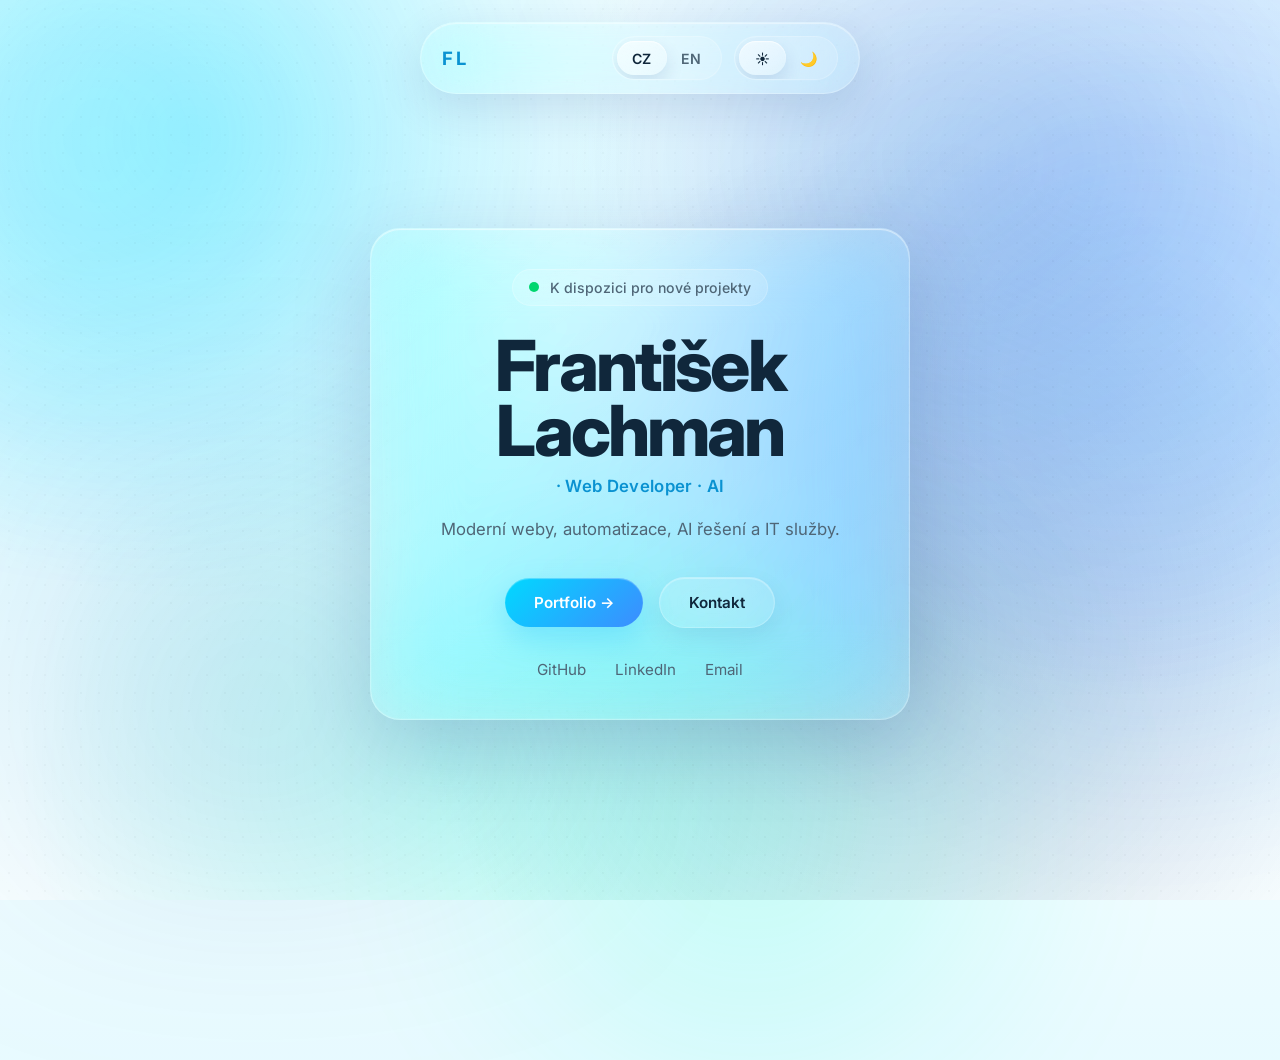
==== index.html @ 1f3c16eb "Update index.html" ====
<!DOCTYPE html>
<html lang="cs">

<head>

    <meta charset="UTF-8">

    <meta name="viewport" content="width=device-width, initial-scale=1">

    <title>František Lachman | Webmaster & AI Developer</title>

    <meta
        name="description"
        content="Moderní weby, AI automatizace a IT řešení. Osobní portfolio  Františka Lachmana."
    >

    <meta name="theme-color" content="#eefcff">

    <!-- Google Fonts -->

    <link rel="preconnect" href="https://fonts.googleapis.com">

    <link rel="preconnect" href="https://fonts.gstatic.com" crossorigin>

    <link
        href="https://fonts.googleapis.com/css2?family=Inter:wght@300;400;500;600;700;800&display=swap"
        rel="stylesheet"
    >

    <!-- CSS -->

    <link rel="stylesheet" href="css/variables.css">
    <link rel="stylesheet" href="css/style.css">
    <link rel="stylesheet" href="css/effects.css">
    <link rel="stylesheet" href="css/navigation.css">
    <link rel="stylesheet" href="css/cards.css">
    <link rel="stylesheet" href="css/buttons.css">
    <link rel="stylesheet" href="css/hero.css">
    <link rel="stylesheet" href="css/animations.css">

</head>

<body>

    <!-- ==================================================
         BACKGROUND
    =================================================== -->

    <div class="page-background" aria-hidden="true">

        <div class="blob blob-1"></div>

        <div class="blob blob-2"></div>

        <div class="blob blob-3"></div>

        <div class="wave"></div>

        <div class="noise"></div>

    </div>

    <!-- ==================================================
         HEADER
    =================================================== -->

    <header>

        <nav class="navbar">

            <div class="logo">

                FL

            </div>

            <div class="nav-controls">

                <!-- Language -->

                <div class="segmented" id="language-switch">

                    <span class="slider"></span>

                    <button
                        type="button"
                        class="active"
                        aria-label="Čeština">

                        CZ

                    </button>

                    <button
                        type="button"
                        aria-label="English">

                        EN

                    </button>

                </div>

                <!-- Theme -->

                <div class="segmented" id="theme-switch">

                    <span class="slider"></span>

                    <button
                        type="button"
                        class="active"
                        aria-label="Light mode">

                        ☀️

                    </button>

                    <button
                        type="button"
                        aria-label="Dark mode">

                        🌙

                    </button>

                </div>

            </div>

        </nav>

    </header>

    <!-- ==================================================
         MAIN
    =================================================== -->

    <main>

        <section class="hero" id="home">

            <article class="glass-card hero-card">

                <div class="hero-status">

    <span class="status-dot"></span>

    <span data-lang="status">

        K dispozici pro nové projekty

    </span>

</div>
                <h1>

                    František Lachman

                </h1>

                <h2 data-lang="subtitle">

 · Web Developer · AI

</h2>

               <p data-lang="description">

    Moderní weby, automatizace, AI řešení a IT služby.

</p>

                <div class="hero-buttons">

                   <a
    href="#portfolio"
    class="btn btn-primary"
    data-lang="portfolio">

    Portfolio →

</a>

                    <a
    href="#contact"
    class="btn btn-glass"
    data-lang="contact">

    Kontakt

</a>
                </div>

                <div class="hero-social">

                    <a href="#" aria-label="GitHub">

                        GitHub

                    </a>

                    <a href="#" aria-label="LinkedIn">

                        LinkedIn

                    </a>

                    <a href="mailto:info@frantiseklachman.com" aria-label="Email">

                        Email

                    </a>

                </div>

            </article>

        </section>

        <!-- ==================================================
             FUTURE SECTIONS
        =================================================== -->

        <section id="portfolio"></section>

        <section id="contact"></section>

    </main>

    <!-- JS -->

    <script src="js/theme.js"></script>
    <script src="js/language.js"></script>
    <script src="js/main.js"></script>

</body>

</html>
---- css/variables.css ----
/* ==================================================
   ROOT VARIABLES 
   Frantisek Lachman Portfolio
================================================== */

:root {

    /* ==========================================
       BRAND COLORS
    ========================================== */

    --color-primary: #00d9ff;
    --color-primary-light: #7af4ff;
    --color-primary-dark: #0a92d1;

    --color-secondary: #4f8fff;
    --color-accent: #00ffd0;

    --color-success: #00d66f;
    --color-warning: #ffb84d;
    --color-danger: #ff5f7d;

    --color-white: #ffffff;
    --color-black: #000000;


    /* ==========================================
       LIGHT THEME
    ========================================== */

    --bg-main: #eefcff;
    --bg-secondary: #def8ff;
    --bg-tertiary: #f8feff;

    --bg-card: rgba(255,255,255,.12);

    --text-primary: #10273b;
    --text-secondary: #4f6677;
    --text-muted: #7f96a8;

    --border-color: rgba(255,255,255,.25);

   
/* ==================================================
   BACKGROUND BLOBS
================================================== */

--blob-1: rgba(0,220,255,.22);
--blob-2: rgba(35,110,255,.18);
--blob-3: rgba(0,255,208,.18);

--blob-dark-1: rgba(8,35,110,.22);
--blob-dark-2: rgba(5,60,150,.16);
--blob-dark-3: rgba(0,90,170,.14);

--noise-opacity: .025;

--wave-opacity: .05;


    /* ==========================================
       GLASS
    ========================================== */

    --glass-bg: rgba(255,255,255,.10);

    --glass-border: rgba(255,255,255,.25);

    --glass-highlight: rgba(255,255,255,.45);

    --glass-shadow:

        0 20px 60px rgba(0,40,120,.12);

    --glass-shadow-hover:

        0 30px 80px rgba(0,40,120,.18);

    --glass-blur: 40px;


    /* ==========================================
       GRADIENTS
    ========================================== */

    --gradient-primary:

        linear-gradient(
            135deg,
            #00d9ff 0%,
            #3d8cff 100%
        );

    --gradient-accent:

        linear-gradient(
            135deg,
            #00ffd0,
            #00d9ff
        );

    --gradient-background:

        linear-gradient(
            180deg,
            #eefcff 0%,
            #def8ff 45%,
            #f8feff 100%
        );


    /* ==========================================
       GLOW
    ========================================== */

    --glow-primary:

        0 0 24px rgba(0,220,255,.18);

    --glow-strong:

        0 0 50px rgba(0,220,255,.30);


    /* ==========================================
       TYPOGRAPHY
    ========================================== */

    --font-family:

        "Inter",
        "SF Pro Display",
        "Segoe UI",
        sans-serif;

    --font-size-xs: .75rem;
    --font-size-sm: .875rem;
    --font-size-md: 1rem;
    --font-size-lg: 1.125rem;
    --font-size-xl: 2rem;

    --font-size-hero:

        clamp(2.8rem, 6vw, 4.5rem);


    /* ==========================================
       SPACING
    ========================================== */

    --space-xs: .5rem;
    --space-sm: .75rem;
    --space-md: 1rem;
    --space-lg: 2rem;
    --space-xl: 4rem;
    --space-xxl: 6rem;


    /* ==========================================
       BORDER RADIUS
    ========================================== */

    --radius-sm: 12px;
    --radius-md: 18px;
    --radius-lg: 30px;
    --radius-xl: 42px;

    --radius-pill: 999px;


    /* ==========================================
       TRANSITIONS
    ========================================== */

    --transition-fast: .2s ease;

    --transition-normal: .35s cubic-bezier(.2,.8,.2,1);

    --transition-slow: .6s cubic-bezier(.2,.8,.2,1);


    /* ==========================================
       Z-INDEX
    ========================================== */

    --z-background: -10;
    --z-content: 1;
    --z-navbar: 1000;
    --z-modal: 5000;

}

/* ==================================================
   DARK THEME
================================================== */

[data-theme="dark"] {

    --bg-main: #07131d;
    --bg-secondary: #0c1d2c;
    --bg-tertiary: #10283d;

    --bg-card: rgba(16,28,45,.45);

    --text-primary: #f5fbff;
    --text-secondary: #b4c7d6;
    --text-muted: #8da3b5;

    --glass-bg: rgba(20,35,55,.35);
    --glass-border: rgba(255,255,255,.08);

    --glass-shadow:
        0 24px 60px rgba(0,0,0,.45);

    --border-color: rgba(255,255,255,.08);

    --gradient-background:
        linear-gradient(
            180deg,
            #07131d 0%,
            #0c1d2c 50%,
            #132d44 100%
        );

}

/* ==================================================
   DARK THEME
================================================== */

[data-theme="dark"] {

    --bg-main:#06111a;
    --bg-secondary:#0b1a27;
    --bg-tertiary:#102436;

    --text-primary:#eefcff;
    --text-secondary:#a9bfd2;
    --text-muted:#7f96a8;

    --bg-card:rgba(18,30,46,.35);

    --glass-bg:rgba(18,28,45,.28);

    --glass-border:rgba(255,255,255,.08);

    --glass-shadow:
        0 24px 60px rgba(0,0,0,.45);

    --gradient-background:
        linear-gradient(
            180deg,
            #06111a,
            #0b1a27,
            #132f47
        );

    --blob-1:rgba(0,170,255,.14);

    --blob-2:rgba(0,90,255,.16);

    --blob-3:rgba(0,255,200,.10);

    --blob-dark-1:rgba(0,0,0,.22);

    --blob-dark-2:rgba(0,40,120,.18);

    --blob-dark-3:rgba(0,90,170,.14);

    --noise-opacity:.04;

    --wave-opacity:.07;

}

/* ==================================================
   COLOR SCHEME
================================================== */

:root {

    color-scheme: light;

}

[data-theme="dark"] {

    color-scheme: dark;

}
---- css/style.css ----
/* ==================================================
   RESET 
================================================== */

*,
*::before,
*::after {

    margin: 0;
    padding: 0;

    box-sizing: border-box;

}


/* ==================================================
   ROOT
================================================== */

html {

    scroll-behavior: smooth;

    -webkit-font-smoothing: antialiased;

    -moz-osx-font-smoothing: grayscale;

}

body {

    min-height: 100vh;

    overflow-x: hidden;

    position: relative;

    font-family: var(--font-family);

    color: var(--text-primary);

    transition:
        background .45s ease,
        color .35s ease;

}


/* ==================================================
   TYPOGRAPHY
================================================== */

h1,
h2,
h3,
h4,
h5,
h6 {

    font-weight: 700;

    line-height: 1.1;

    color: var(--text-primary);

}

p {

    line-height: 1.8;

    color: var(--text-secondary);

}

strong {

    font-weight: 700;

}

small {

    font-size: .875rem;

}


/* ==================================================
   LINKS
================================================== */

a {

    color: inherit;

    text-decoration: none;

    transition: color .3s ease;

}


/* ==================================================
   BUTTON RESET
================================================== */

button {

    font: inherit;

    background: none;

    border: none;

    cursor: pointer;

    color: inherit;

}


/* ==================================================
   MEDIA
================================================== */

img,
picture,
svg,
video {

    display: block;

    max-width: 100%;

}


/* ==================================================
   LISTS
================================================== */

ul,
ol {

    list-style: none;

}


/* ==================================================
   FORM ELEMENTS
================================================== */

input,
textarea,
select {

    font: inherit;

}


/* ==================================================
   MAIN
================================================== */

main {

    position: relative;

    min-height: 100vh;

    display: flex;

    justify-content: center;

    align-items: center;

    padding: 2rem;

}


/* ==================================================
   UTILITIES
================================================== */

.hidden {

    display: none !important;

}

.text-center {

    text-align: center;

}


/* ==================================================
   SCROLLBAR
================================================== */

::-webkit-scrollbar {

    width: 10px;

}

::-webkit-scrollbar-track {

    background: rgba(255,255,255,.15);

}

::-webkit-scrollbar-thumb {

    background: rgba(0,170,255,.35);

    border-radius: 999px;

}

::-webkit-scrollbar-thumb:hover {

    background: rgba(0,170,255,.55);

}


/* ==================================================
   TEXT SELECTION
================================================== */

::selection {

    background: var(--color-primary);

    color: #ffffff;

}

/* ==================================================
   GLOBAL THEME TRANSITIONS
================================================== */

body,
header,
.navbar,
.glass-card,
.hero-card,
.btn,
.segmented,
.segmented .slider,
.hero-status,
.hero h1,
.hero h2,
.hero p,
.hero-social a {

    transition:
        background .45s cubic-bezier(.2,.8,.2,1),
        background-color .45s cubic-bezier(.2,.8,.2,1),
        color .35s cubic-bezier(.2,.8,.2,1),
        border-color .45s cubic-bezier(.2,.8,.2,1),
        box-shadow .45s cubic-bezier(.2,.8,.2,1),
        backdrop-filter .45s cubic-bezier(.2,.8,.2,1);

}

body::before,
body::after,
.blob,
.wave,
.noise {

    transition:
        opacity .6s ease,
        filter .6s ease,
        background .6s ease;

}
---- css/effects.css ----
/* ==================================================
   PAGE BACKGROUND 
================================================== */

body{

    background:var(--gradient-background);

}


/* ==================================================
   GLOBAL BLOBS
================================================== */

body::before{

    content:"";

    position:fixed;

    inset:0;

    pointer-events:none;

    z-index:-2;

    background:

        radial-gradient(circle at 15% 15%,

            var(--blob-1),

            transparent 35%),


        radial-gradient(circle at 85% 20%,

            var(--blob-2),

            transparent 40%),


        radial-gradient(circle at 35% 85%,

            var(--blob-3),

            transparent 38%),


        radial-gradient(circle at 70% 70%,

            var(--blob-dark-1),

            transparent 45%);

}


/* ==================================================
   EXTRA DEPTH
================================================== */

body::after{

    content:"";

    position:fixed;

    inset:0;

    pointer-events:none;

    z-index:-1;

    filter:blur(100px);

    background:

        radial-gradient(circle at 75% 15%,

            var(--blob-dark-2),

            transparent 28%),


        radial-gradient(circle at 20% 80%,

            var(--blob-dark-3),

            transparent 32%);

}


/* ==================================================
   HERO BLOBS
================================================== */

.blob{

    position:absolute;

    border-radius:50%;

    filter:blur(110px);

    opacity:.9;

}

.blob-1{

    width:520px;
    height:520px;

    left:-160px;
    top:-120px;

    background:var(--blob-1);

}

.blob-2{

    width:620px;
    height:620px;

    right:-180px;
    top:10%;

    background:var(--blob-2);

}

.blob-3{

    width:480px;
    height:480px;

    bottom:-160px;
    left:40%;

    background:var(--blob-3);

}


/* ==================================================
   WAVES
================================================== */

.wave{

    position:fixed;

    inset:0;

    opacity:var(--wave-opacity);

    pointer-events:none;

    background-image:

        repeating-radial-gradient(

            circle at 0% 100%,

            transparent 0,

            transparent 18px,

            rgba(255,255,255,.18) 19px,

            transparent 20px

        );

}


/* ==================================================
   NOISE
================================================== */

.noise{

    position:fixed;

    inset:0;

    pointer-events:none;

    opacity:var(--noise-opacity);

    background-image:

        radial-gradient(circle,#000 1px,transparent 1px);

    background-size:18px 18px;

}
---- css/navigation.css ----
/* ==================================================
   HEADER
================================================== */

header {

    position: fixed;

    top: 22px;

    left: 50%;

    transform: translateX(-50%);

    z-index: 1000;

}


/* ==================================================
   NAVBAR
================================================== */

.navbar {

    display: flex;

    align-items: center;

    justify-content: space-between;

    gap: 2rem;

    min-width: 440px;

    padding: .8rem 1.3rem;

    border-radius: 999px;

    background: rgba(255,255,255,.12);

    backdrop-filter: blur(30px) saturate(180%);
    -webkit-backdrop-filter: blur(30px) saturate(180%);

    border: 1px solid rgba(255,255,255,.25);

    box-shadow:
        inset 0 1px 1px rgba(255,255,255,.45),
        0 15px 45px rgba(0,40,120,.12);

    transition:
        transform .35s ease,
        box-shadow .35s ease,
        background .35s ease;

}

.navbar:hover {

    transform: translateY(-2px);

    box-shadow:

        inset 0 1px 1px rgba(255,255,255,.5),

        0 20px 55px rgba(0,40,120,.16);

}


/* ==================================================
   LOGO
================================================== */

.logo {

    font-size: 1.15rem;

    font-weight: 700;

    letter-spacing: .18em;

    color: var(--color-primary-dark);

    user-select: none;

}


/* ==================================================
   CONTROLS
================================================== */

.nav-controls {

    display: flex;

    align-items: center;

    gap: .8rem;

}


/* ==================================================
   SEGMENTED CONTROL
================================================== */

.segmented {

    position: relative;

    display: flex;

    align-items: center;

    padding: 4px;

    min-width: 82px;

    border-radius: 999px;

    overflow: hidden;

    background: rgba(255,255,255,.10);

    backdrop-filter: blur(24px);
    -webkit-backdrop-filter: blur(24px);

    border: 1px solid rgba(255,255,255,.20);

}


/* ==================================================
   SLIDER
================================================== */

.segmented .slider {

    position: absolute;

    top: 4px;

    left: 4px;

    width: calc(50% - 4px);

    height: calc(100% - 8px);

    border-radius: 999px;

    background: linear-gradient(
        145deg,
        rgba(255,255,255,.55),
        rgba(255,255,255,.20)
    );

    backdrop-filter: blur(24px);

    box-shadow:

        inset 0 1px 1px rgba(255,255,255,.7),

        0 8px 18px rgba(0,40,120,.12);

    transition:
        transform .35s cubic-bezier(.2,.8,.2,1);

}


/* ==================================================
   BUTTONS
================================================== */

.segmented button {

    position: relative;

    z-index: 2;

    flex: 1;

    padding: .55rem .95rem;

    border: none;

    background: transparent;

    color: var(--text-secondary);

    font-size: .88rem;

    font-weight: 600;

    cursor: pointer;

    transition:
        color .3s ease,
        transform .3s ease;

}

.segmented button:hover {

    color: var(--text-primary);

}

.segmented button.active {

    color: var(--text-primary);

}

.segmented button:active {

    transform: scale(.96);

}


/* ==================================================
   MOBILE
================================================== */

@media (max-width: 768px) {

    header {

        top: 16px;

        width: 100%;

        padding: 0 1rem;

    }

    .navbar {

        width: 100%;

        min-width: 0;

        gap: 1rem;

        padding: .75rem 1rem;

    }

    .logo {

        font-size: 1rem;

        letter-spacing: .12em;

    }

    .nav-controls {

        gap: .5rem;

    }

    .segmented {

        min-width: 74px;

    }

    .segmented button {

        padding: .5rem .75rem;

        font-size: .82rem;

    }

}

/* ==================================================
   THEME SLIDER
================================================== */

#theme-switch.dark .slider {

    transform: translateX(100%);

}

/* Posun slideru na EN */

#language-switch.en .slider {

    transform: translateX(100%);

}
---- css/cards.css ----
/* ==================================================
   GLASS CARD
================================================== */

.glass-card {

    position: relative;

    overflow: hidden;

    background: linear-gradient(
        145deg,
        rgba(255,255,255,.16),
        rgba(255,255,255,.08)
    );

    backdrop-filter: blur(40px) saturate(200%);
    -webkit-backdrop-filter: blur(40px) saturate(200%);

    border: 1px solid rgba(255,255,255,.28);

    box-shadow:
        inset 0 1px 1px rgba(255,255,255,.55),
        inset 0 -1px 1px rgba(255,255,255,.08),
        0 25px 80px rgba(0,40,120,.18);

    transition:
        transform .45s cubic-bezier(.2,.8,.2,1),
        box-shadow .45s ease,
        background .45s ease;

}


/* ==================================================
   TOP HIGHLIGHT
================================================== */

.glass-card::before {
    border: 1px solid transparent;
    background:
        linear-gradient(
            135deg,
            rgba(255,255,255,.55),
            rgba(0,210,255,.18),
            rgba(255,255,255,.08)
        );
}


/* ==================================================
   SHINE EFFECT
================================================== */

.glass-card::after {

    content: "";

    position: absolute;

    top: -120%;

    left: -40%;

    width: 35%;

    height: 340%;

    background:

        linear-gradient(

            transparent,

            rgba(255,255,255,.35),

            transparent

        );

    transform: rotate(18deg);

    opacity: 0;

    pointer-events: none;

}


/* ==================================================
   HOVER
================================================== */

.glass-card:hover {

    transform: translateY(-8px);

    background: linear-gradient(
        145deg,
        rgba(255,255,255,.20),
        rgba(255,255,255,.10)
    );

    box-shadow:

        inset 0 1px 1px rgba(255,255,255,.6),

        inset 0 -1px 1px rgba(255,255,255,.1),

        0 35px 90px rgba(0,40,120,.20),

        0 0 40px rgba(0,210,255,.12);

}

.glass-card:hover::after {

    opacity: 1;

    animation: shine 1.4s linear;

}
---- css/buttons.css ----
/* ==================================================
   BUTTONS
================================================== */

.btn {

    position: relative;

    display: inline-flex;

    align-items: center;

    justify-content: center;

    gap: .6rem;

    padding: .95rem 1.8rem;

    border: none;

    border-radius: 999px;

    font-size: .95rem;

    font-weight: 600;

    text-decoration: none;

    cursor: pointer;

    overflow: hidden;

    transition:
        transform .35s cubic-bezier(.2,.8,.2,1),
        box-shadow .35s ease,
        background .35s ease,
        border-color .35s ease,
        color .35s ease;

}


/* ==================================================
   PRIMARY BUTTON
================================================== */

.btn-primary {

    color: #ffffff;

    background: linear-gradient(
        135deg,
        #00d9ff,
        #3d8cff
    );

    box-shadow:
        0 12px 30px rgba(0,180,255,.25),
        inset 0 1px 1px rgba(255,255,255,.35);

}

.btn-primary:hover {

    transform: translateY(-4px);

    box-shadow:

        0 18px 40px rgba(0,180,255,.35),

        0 0 25px rgba(0,220,255,.18),

        inset 0 1px 1px rgba(255,255,255,.45);

}

.btn-primary:active {

    transform: translateY(-1px);

}


/* ==================================================
   GLASS BUTTON
================================================== */

.btn-glass {

    color: var(--text-primary);

    background: rgba(255,255,255,.10);

    border: 1px solid rgba(255,255,255,.22);

    backdrop-filter: blur(24px);
    -webkit-backdrop-filter: blur(24px);

    box-shadow:

        inset 0 1px 1px rgba(255,255,255,.35),

        0 10px 24px rgba(0,40,120,.08);

}

.btn-glass:hover {

    transform: translateY(-4px);

    background: rgba(255,255,255,.16);

    border-color: rgba(255,255,255,.35);

    box-shadow:

        inset 0 1px 1px rgba(255,255,255,.45),

        0 16px 35px rgba(0,40,120,.12),

        0 0 20px rgba(0,210,255,.10);

}

.btn-glass:active {

    transform: translateY(-1px);

}


/* ==================================================
   SHINE EFFECT
================================================== */

.btn::before {

    content: "";

    position: absolute;

    top: -150%;

    left: -45%;

    width: 30%;

    height: 400%;

    background: linear-gradient(
        transparent,
        rgba(255,255,255,.45),
        transparent
    );

    transform: rotate(20deg);

    opacity: 0;

    pointer-events: none;

}

.btn:hover::before {

    opacity: 1;

    animation: shine 1.2s linear;
---- css/hero.css ----
/* ==================================================
   HERO SECTION
================================================== */

.hero {

    position: relative;

    display: flex;

    justify-content: center;

    align-items: center;

    min-height: calc(100vh - 90px);

    padding: 7rem 1.5rem 4rem;

}


/* ==================================================
   HERO CARD
================================================== */

.hero-card {

    position: relative;

    z-index: 2;

    width: min(540px, 92vw);

    padding: 2.5rem;

    border-radius: 30px;

    text-align: center;

}


/* ==================================================
   STATUS
================================================== */

.hero-status {

    display: inline-flex;

    align-items: center;

    gap: .65rem;

    margin-bottom: 1.8rem;

    padding: .55rem 1rem;

    border-radius: 999px;

    background: rgba(255,255,255,.10);

    border: 1px solid rgba(255,255,255,.22);

    backdrop-filter: blur(20px);

    color: var(--text-secondary);

    font-size: .88rem;

    font-weight: 500;

}

.status-dot {

    width: 10px;

    height: 10px;

    border-radius: 50%;

    background: #00d66f;

    animation: pulseLED 2.5s infinite;

}


/* ==================================================
   TEXT
================================================== */

.hero h1 {

    margin: 0 0 .8rem;

    font-size: clamp(2.8rem, 6vw, 4.4rem);

    font-weight: 800;

    letter-spacing: -.04em;

    line-height: .92;

    color: var(--text-primary);

}

.hero h2 {

    margin-bottom: 1.2rem;

    font-size: 1.05rem;

    font-weight: 600;

    color: var(--color-primary-dark);

    letter-spacing: .02em;

}

.hero p {

    max-width: 470px;

    margin: 0 auto 2rem;

    font-size: 1.05rem;

    line-height: 1.8;

    color: var(--text-secondary);

}


/* ==================================================
   BUTTONS
================================================== */

.hero-buttons {

    display: flex;

    justify-content: center;

    align-items: center;

    gap: 1rem;

    margin-top: .5rem;

    flex-wrap: wrap;

}


/* ==================================================
   SOCIAL
================================================== */

.hero-social {

    display: flex;

    justify-content: center;

    gap: 1.8rem;

    margin-top: 2rem;

}

.hero-social a {

    position: relative;

    color: var(--text-secondary);

    text-decoration: none;

    font-size: .95rem;

    transition: color .3s ease;

}

.hero-social a:hover {

    color: var(--color-primary);

}


/* ==================================================
   MOBILE
================================================== */

@media (max-width: 768px) {

    .hero {

        min-height: auto;

        padding: 6.5rem 1rem 3rem;

    }

    .hero-card {

        width: 100%;

        padding: 2rem;

        border-radius: 26px;

    }

    .hero h1 {

        font-size: clamp(2.3rem, 10vw, 3.3rem);

    }

    .hero h2 {

        font-size: .95rem;

    }

    .hero p {

        font-size: 1rem;

        line-height: 1.7;

    }

    .hero-buttons {

        flex-direction: column;

        width: 100%;

    }

    .hero-buttons .btn {

        width: 100%;

    }

    .hero-social {

        gap: 1.2rem;

        flex-wrap: wrap;

    }

}
---- css/animations.css ----
/* ==================================================
   FLOATING BLOBS
================================================== */

@keyframes floatBlobOne {

    0% {
        transform: translate3d(0,0,0) scale(1);
    }

    25% {
        transform: translate3d(40px,-25px,0) scale(1.04);
    }

    50% {
        transform: translate3d(80px,15px,0) scale(1.08);
    }

    75% {
        transform: translate3d(30px,45px,0) scale(1.03);
    }

    100% {
        transform: translate3d(0,0,0) scale(1);
    }

}

@keyframes floatBlobTwo {

    0% {
        transform: translate3d(0,0,0) scale(1);
    }

    30% {
        transform: translate3d(-60px,30px,0) scale(1.05);
    }

    60% {
        transform: translate3d(-30px,-40px,0) scale(1.08);
    }

    100% {
        transform: translate3d(0,0,0) scale(1);
    }

}

@keyframes floatBlobThree {

    0% {
        transform: translate3d(0,0,0) scale(1);
    }

    50% {
        transform: translate3d(35px,-50px,0) scale(1.06);
    }

    100% {
        transform: translate3d(0,0,0) scale(1);
    }

}


/* ==================================================
   CARD FLOAT
================================================== */

@keyframes cardFloat {

    0% {
        transform: translateY(0px);
    }

    50% {
        transform: translateY(-10px);
    }

    100% {
        transform: translateY(0px);
    }

}


/* ==================================================
   STATUS LED
================================================== */

@keyframes pulseLED {

    0% {

        transform: scale(1);

        opacity: 1;

        box-shadow:
            0 0 10px #00d66f;

    }

    50% {

        transform: scale(1.25);

        opacity: .75;

        box-shadow:
            0 0 26px #00d66f,
            0 0 45px rgba(0,214,111,.45);

    }

    100% {

        transform: scale(1);

        opacity: 1;

        box-shadow:
            0 0 10px #00d66f;

    }

}


/* ==================================================
   SHINE
================================================== */

@keyframes shine {

    from {

        transform:
            translateX(-350px)
            rotate(18deg);

    }

    to {

        transform:
            translateX(950px)
            rotate(18deg);

    }

}


/* ==================================================
   BACKGROUND BREATHING
================================================== */

@keyframes backgroundBreath {

    0% {

        opacity: .95;

        transform: scale(1);

    }

    50% {

        opacity: 1;

        transform: scale(1.03);

    }

    100% {

        opacity: .95;

        transform: scale(1);

    }

}


/* ==================================================
   PARTICLES
================================================== */

@keyframes particleFloat {

    0% {

        transform:
            translateY(0)
            translateX(0);

        opacity: .10;

    }

    50% {

        transform:
            translateY(-20px)
            translateX(8px);

        opacity: .28;

    }

    100% {

        transform:
            translateY(-40px)
            translateX(-5px);

        opacity: .08;

    }

}


/* ==================================================
   GLASS SHIMMER
================================================== */

@keyframes glassGlow {

    0% {

        opacity: .25;

    }

    50% {

        opacity: .5;

    }

    100% {

        opacity: .25;

    }

}
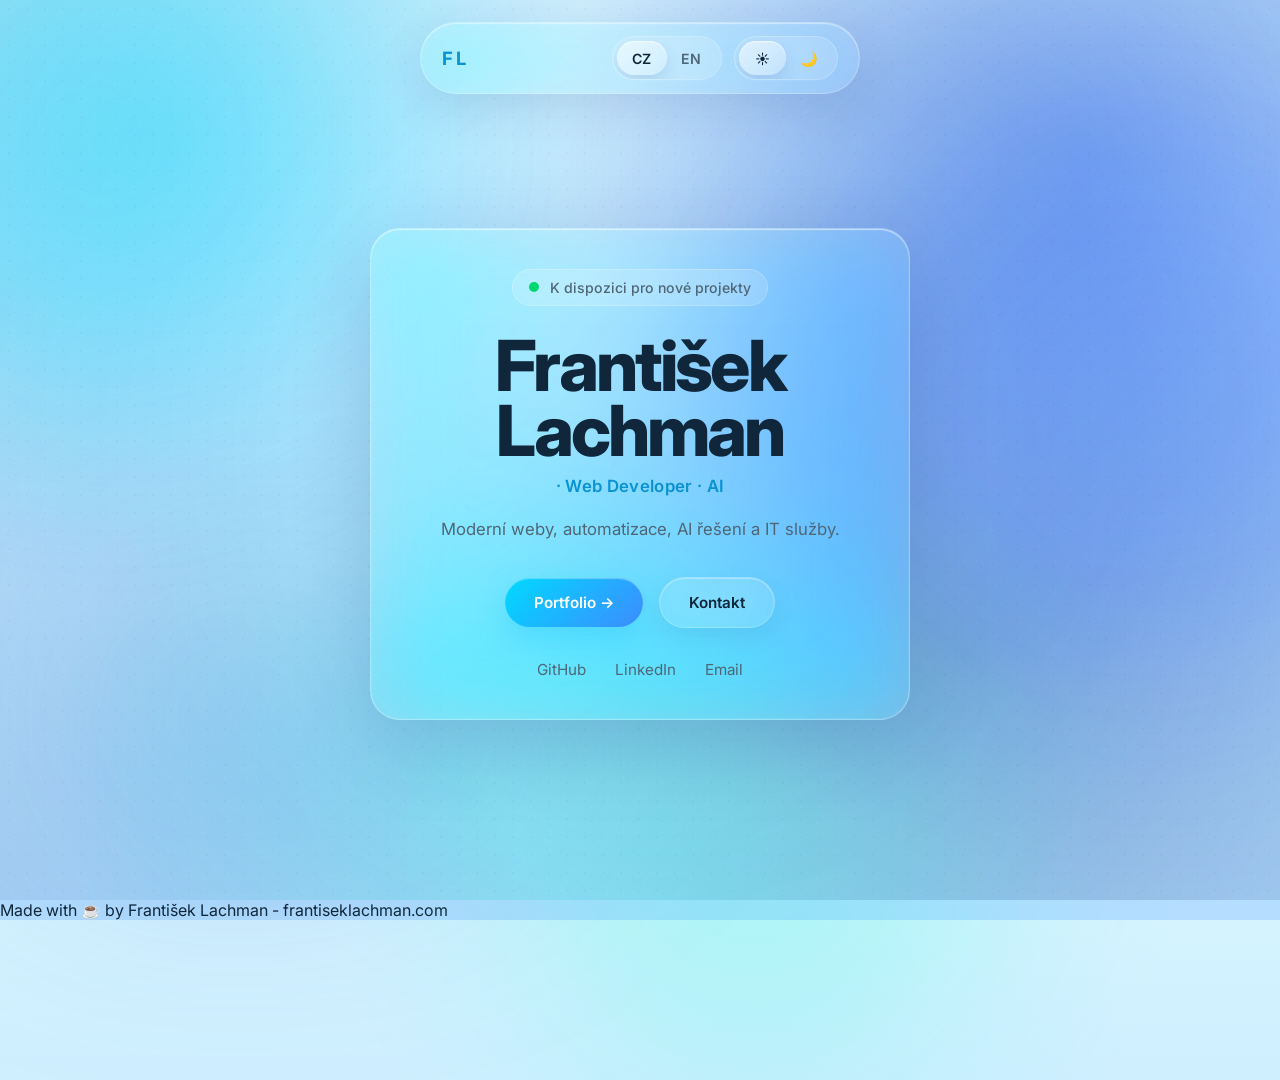
==== commit 32c222b7: "Update index.html" ====
--- a/index.html
+++ b/index.html
@@ -228,6 +228,21 @@
 
     </main>
 
+<footer class="footer">
+
+    <span>Made with ☕ by František Lachman - </span>
+
+    <a
+        href="https://frantiseklachman.com"
+        target="_blank"
+        rel="noopener noreferrer">
+
+        frantiseklachman.com
+
+    </a>
+
+</footer>
+
     <!-- JS -->
 
     <script src="js/theme.js"></script>
--- a/css/variables.css
+++ b/css/variables.css
@@ -1,290 +1,242 @@
 /* ==================================================
-   ROOT VARIABLES 
+   ROOT VARIABLES
    Frantisek Lachman Portfolio
 ================================================== */
 
-:root {
-
-    /* ==========================================
+:root{
+
+    /* ==================================================
        BRAND COLORS
-    ========================================== */
-
-    --color-primary: #00d9ff;
-    --color-primary-light: #7af4ff;
-    --color-primary-dark: #0a92d1;
-
-    --color-secondary: #4f8fff;
-    --color-accent: #00ffd0;
-
-    --color-success: #00d66f;
-    --color-warning: #ffb84d;
-    --color-danger: #ff5f7d;
-
-    --color-white: #ffffff;
-    --color-black: #000000;
-
-
-    /* ==========================================
+    ================================================== */
+
+    --color-primary:#00d9ff;
+    --color-primary-dark:#0a92d1;
+    --color-primary-light:#7af4ff;
+
+    --color-secondary:#4f8fff;
+    --color-accent:#00ffd0;
+
+    --color-success:#00d66f;
+    --color-warning:#ffb84d;
+    --color-danger:#ff5f7d;
+
+    --white:#ffffff;
+    --black:#000000;
+
+
+    /* ==================================================
        LIGHT THEME
-    ========================================== */
-
-    --bg-main: #eefcff;
-    --bg-secondary: #def8ff;
-    --bg-tertiary: #f8feff;
-
-    --bg-card: rgba(255,255,255,.12);
-
-    --text-primary: #10273b;
-    --text-secondary: #4f6677;
-    --text-muted: #7f96a8;
-
-    --border-color: rgba(255,255,255,.25);
-
-   
-/* ==================================================
-   BACKGROUND BLOBS
-================================================== */
-
---blob-1: rgba(0,220,255,.22);
---blob-2: rgba(35,110,255,.18);
---blob-3: rgba(0,255,208,.18);
-
---blob-dark-1: rgba(8,35,110,.22);
---blob-dark-2: rgba(5,60,150,.16);
---blob-dark-3: rgba(0,90,170,.14);
-
---noise-opacity: .025;
-
---wave-opacity: .05;
-
-
-    /* ==========================================
+    ================================================== */
+
+    --bg-main:#d8f3ff;
+    --bg-secondary:#c9ecff;
+    --bg-tertiary:#edfaff;
+
+    --text-primary:#10273b;
+    --text-secondary:#4f6677;
+    --text-muted:#8196a8;
+
+    --border-color:rgba(255,255,255,.28);
+
+
+    /* ==================================================
        GLASS
-    ========================================== */
-
-    --glass-bg: rgba(255,255,255,.10);
-
-    --glass-border: rgba(255,255,255,.25);
-
-    --glass-highlight: rgba(255,255,255,.45);
+    ================================================== */
+
+    --glass-bg:rgba(255,255,255,.12);
+
+    --glass-border:rgba(255,255,255,.26);
+
+    --glass-highlight:rgba(255,255,255,.45);
 
     --glass-shadow:
-
-        0 20px 60px rgba(0,40,120,.12);
+        0 22px 70px rgba(0,40,120,.12);
 
     --glass-shadow-hover:
-
         0 30px 80px rgba(0,40,120,.18);
 
-    --glass-blur: 40px;
-
-
-    /* ==========================================
+    --glass-blur:40px;
+
+
+    /* ==================================================
+       BACKGROUND
+    ================================================== */
+
+    --gradient-background:
+        linear-gradient(
+            180deg,
+            #d5f3ff 0%,
+            #c4e9ff 45%,
+            #b4ddff 100%
+        );
+
+
+    /* ==================================================
+       BLOBS
+    ================================================== */
+
+    --blob-1:rgba(0,220,255,.30);
+    --blob-2:rgba(30,95,255,.28);
+    --blob-3:rgba(0,255,210,.22);
+
+    --blob-dark-1:rgba(10,45,130,.25);
+    --blob-dark-2:rgba(0,70,170,.18);
+    --blob-dark-3:rgba(0,110,210,.15);
+
+    --noise-opacity:.025;
+
+    --wave-opacity:.05;
+
+
+    /* ==================================================
        GRADIENTS
-    ========================================== */
+    ================================================== */
 
     --gradient-primary:
-
         linear-gradient(
             135deg,
-            #00d9ff 0%,
-            #3d8cff 100%
+            #00d9ff,
+            #3c8dff
         );
 
     --gradient-accent:
-
         linear-gradient(
             135deg,
             #00ffd0,
             #00d9ff
         );
 
-    --gradient-background:
-
-        linear-gradient(
-            180deg,
-            #eefcff 0%,
-            #def8ff 45%,
-            #f8feff 100%
-        );
-
-
-    /* ==========================================
+
+    /* ==================================================
        GLOW
-    ========================================== */
+    ================================================== */
 
     --glow-primary:
-
-        0 0 24px rgba(0,220,255,.18);
+        0 0 28px rgba(0,220,255,.22);
 
     --glow-strong:
-
-        0 0 50px rgba(0,220,255,.30);
-
-
-    /* ==========================================
+        0 0 60px rgba(0,220,255,.35);
+
+
+    /* ==================================================
        TYPOGRAPHY
-    ========================================== */
+    ================================================== */
 
     --font-family:
-
         "Inter",
         "SF Pro Display",
         "Segoe UI",
         sans-serif;
 
-    --font-size-xs: .75rem;
-    --font-size-sm: .875rem;
-    --font-size-md: 1rem;
-    --font-size-lg: 1.125rem;
-    --font-size-xl: 2rem;
-
     --font-size-hero:
-
-        clamp(2.8rem, 6vw, 4.5rem);
-
-
-    /* ==========================================
+        clamp(2.8rem,6vw,4.6rem);
+
+    --font-size-xl:2rem;
+    --font-size-lg:1.2rem;
+    --font-size-md:1rem;
+    --font-size-sm:.9rem;
+    --font-size-xs:.75rem;
+
+
+    /* ==================================================
        SPACING
-    ========================================== */
-
-    --space-xs: .5rem;
-    --space-sm: .75rem;
-    --space-md: 1rem;
-    --space-lg: 2rem;
-    --space-xl: 4rem;
-    --space-xxl: 6rem;
-
-
-    /* ==========================================
-       BORDER RADIUS
-    ========================================== */
-
-    --radius-sm: 12px;
-    --radius-md: 18px;
-    --radius-lg: 30px;
-    --radius-xl: 42px;
-
-    --radius-pill: 999px;
-
-
-    /* ==========================================
+    ================================================== */
+
+    --space-xs:.5rem;
+    --space-sm:.75rem;
+    --space-md:1rem;
+    --space-lg:2rem;
+    --space-xl:4rem;
+
+
+    /* ==================================================
+       RADIUS
+    ================================================== */
+
+    --radius-sm:12px;
+    --radius-md:18px;
+    --radius-lg:30px;
+    --radius-xl:42px;
+
+    --radius-pill:999px;
+
+
+    /* ==================================================
        TRANSITIONS
-    ========================================== */
-
-    --transition-fast: .2s ease;
-
-    --transition-normal: .35s cubic-bezier(.2,.8,.2,1);
-
-    --transition-slow: .6s cubic-bezier(.2,.8,.2,1);
-
-
-    /* ==========================================
-       Z-INDEX
-    ========================================== */
-
-    --z-background: -10;
-    --z-content: 1;
-    --z-navbar: 1000;
-    --z-modal: 5000;
-
-}
+    ================================================== */
+
+    --transition-fast:.2s ease;
+
+    --transition-normal:
+        .35s cubic-bezier(.2,.8,.2,1);
+
+    --transition-slow:
+        .6s cubic-bezier(.2,.8,.2,1);
+
+}
+
 
 /* ==================================================
    DARK THEME
 ================================================== */
 
-[data-theme="dark"] {
-
-    --bg-main: #07131d;
-    --bg-secondary: #0c1d2c;
-    --bg-tertiary: #10283d;
-
-    --bg-card: rgba(16,28,45,.45);
-
-    --text-primary: #f5fbff;
-    --text-secondary: #b4c7d6;
-    --text-muted: #8da3b5;
-
-    --glass-bg: rgba(20,35,55,.35);
-    --glass-border: rgba(255,255,255,.08);
+[data-theme="dark"]{
+
+    --bg-main:#07131d;
+    --bg-secondary:#0b1c2b;
+    --bg-tertiary:#12283b;
+
+    --text-primary:#f4fbff;
+    --text-secondary:#b3c7d8;
+    --text-muted:#8196a8;
+
+    --border-color:rgba(255,255,255,.08);
+
+    --glass-bg:rgba(15,28,46,.28);
+
+    --glass-border:rgba(255,255,255,.08);
 
     --glass-shadow:
-        0 24px 60px rgba(0,0,0,.45);
-
-    --border-color: rgba(255,255,255,.08);
+        0 25px 80px rgba(0,0,0,.50);
+
+    --glass-shadow-hover:
+        0 35px 90px rgba(0,0,0,.60);
 
     --gradient-background:
         linear-gradient(
             180deg,
-            #07131d 0%,
-            #0c1d2c 50%,
-            #132d44 100%
-        );
-
-}
-
-/* ==================================================
-   DARK THEME
-================================================== */
-
-[data-theme="dark"] {
-
-    --bg-main:#06111a;
-    --bg-secondary:#0b1a27;
-    --bg-tertiary:#102436;
-
-    --text-primary:#eefcff;
-    --text-secondary:#a9bfd2;
-    --text-muted:#7f96a8;
-
-    --bg-card:rgba(18,30,46,.35);
-
-    --glass-bg:rgba(18,28,45,.28);
-
-    --glass-border:rgba(255,255,255,.08);
-
-    --glass-shadow:
-        0 24px 60px rgba(0,0,0,.45);
-
-    --gradient-background:
-        linear-gradient(
-            180deg,
-            #06111a,
-            #0b1a27,
-            #132f47
+            #06111a 0%,
+            #0b1a28 45%,
+            #133654 100%
         );
 
     --blob-1:rgba(0,170,255,.14);
-
-    --blob-2:rgba(0,90,255,.16);
-
-    --blob-3:rgba(0,255,200,.10);
-
-    --blob-dark-1:rgba(0,0,0,.22);
-
-    --blob-dark-2:rgba(0,40,120,.18);
-
-    --blob-dark-3:rgba(0,90,170,.14);
+    --blob-2:rgba(0,95,255,.18);
+    --blob-3:rgba(0,255,210,.10);
+
+    --blob-dark-1:rgba(0,0,0,.28);
+    --blob-dark-2:rgba(0,40,120,.20);
+    --blob-dark-3:rgba(0,90,170,.16);
 
     --noise-opacity:.04;
 
-    --wave-opacity:.07;
-
-}
+    --wave-opacity:.08;
+
+}
+
 
 /* ==================================================
    COLOR SCHEME
 ================================================== */
 
-:root {
-
-    color-scheme: light;
-
-}
-
-[data-theme="dark"] {
-
-    color-scheme: dark;
-
-}
+:root{
+
+    color-scheme:light;
+
+}
+
+[data-theme="dark"]{
+
+    color-scheme:dark;
+
+}
--- a/css/style.css
+++ b/css/style.css
@@ -1,5 +1,5 @@
 /* ==================================================
-   RESET 
+   RESET  
 ================================================== */
 
 *,
--- a/css/effects.css
+++ b/css/effects.css
@@ -1,5 +1,5 @@
 /* ==================================================
-   PAGE BACKGROUND 
+   PAGE BACKGROUND  
 ================================================== */
 
 body{
@@ -27,34 +27,31 @@
 
     background:
 
-        radial-gradient(circle at 15% 15%,
-
-            var(--blob-1),
-
-            transparent 35%),
-
-
-        radial-gradient(circle at 85% 20%,
-
-            var(--blob-2),
-
-            transparent 40%),
-
-
-        radial-gradient(circle at 35% 85%,
-
-            var(--blob-3),
-
-            transparent 38%),
-
-
-        radial-gradient(circle at 70% 70%,
-
-            var(--blob-dark-1),
-
-            transparent 45%);
-
-}
+    radial-gradient(
+        circle at 12% 15%,
+        rgba(0,205,255,.28),
+        transparent 34%
+    ),
+
+    radial-gradient(
+        circle at 85% 18%,
+        rgba(35,90,255,.34),
+        transparent 40%
+    ),
+
+    radial-gradient(
+        circle at 35% 85%,
+        rgba(0,240,210,.20),
+        transparent 35%
+    ),
+
+    radial-gradient(
+        circle at 75% 72%,
+        rgba(5,35,120,.28),
+        transparent 42%
+    );
+
+   }
 
 
 /* ==================================================
@@ -75,21 +72,26 @@
 
     filter:blur(100px);
 
-    background:
-
-        radial-gradient(circle at 75% 15%,
-
-            var(--blob-dark-2),
-
-            transparent 28%),
-
-
-        radial-gradient(circle at 20% 80%,
-
-            var(--blob-dark-3),
-
-            transparent 32%);
-
+   background:
+
+    radial-gradient(
+        circle at 75% 12%,
+        rgba(0,45,140,.22),
+        transparent 28%
+    ),
+
+    radial-gradient(
+        circle at 18% 82%,
+        rgba(0,90,190,.18),
+        transparent 32%
+    ),
+
+    radial-gradient(
+        circle at 55% 45%,
+        rgba(0,60,170,.12),
+        transparent 45%
+    );
+   
 }
 
 
@@ -200,3 +202,28 @@
     background-size:18px 18px;
 
 }
+
+/* ==================================================
+   LIGHT VIGNETTE
+================================================== */
+
+.page-background::before{
+
+    content:"";
+
+    position:fixed;
+
+    inset:0;
+
+    pointer-events:none;
+
+    background:
+        radial-gradient(
+            circle,
+            transparent 45%,
+            rgba(0,40,110,.08) 100%
+        );
+
+    z-index:-1;
+
+}
--- a/css/cards.css
+++ b/css/cards.css
@@ -1,5 +1,5 @@
 /* ==================================================
-   GLASS CARD
+   GLASS CARD 
 ================================================== */
 
 .glass-card {
@@ -101,15 +101,15 @@
         rgba(255,255,255,.10)
     );
 
-    box-shadow:
+box-shadow:
 
-        inset 0 1px 1px rgba(255,255,255,.6),
+    inset 0 1px 1px rgba(255,255,255,.45),
 
-        inset 0 -1px 1px rgba(255,255,255,.1),
+    inset 0 -1px 1px rgba(255,255,255,.10),
 
-        0 35px 90px rgba(0,40,120,.20),
+    0 25px 80px rgba(0,40,120,.18),
 
-        0 0 40px rgba(0,210,255,.12);
+    0 0 45px rgba(0,190,255,.12);
 
 }
 
--- a/css/hero.css
+++ b/css/hero.css
@@ -1,5 +1,5 @@
 /* ==================================================
-   HERO SECTION
+   HERO SECTION 
 ================================================== */
 
 .hero {
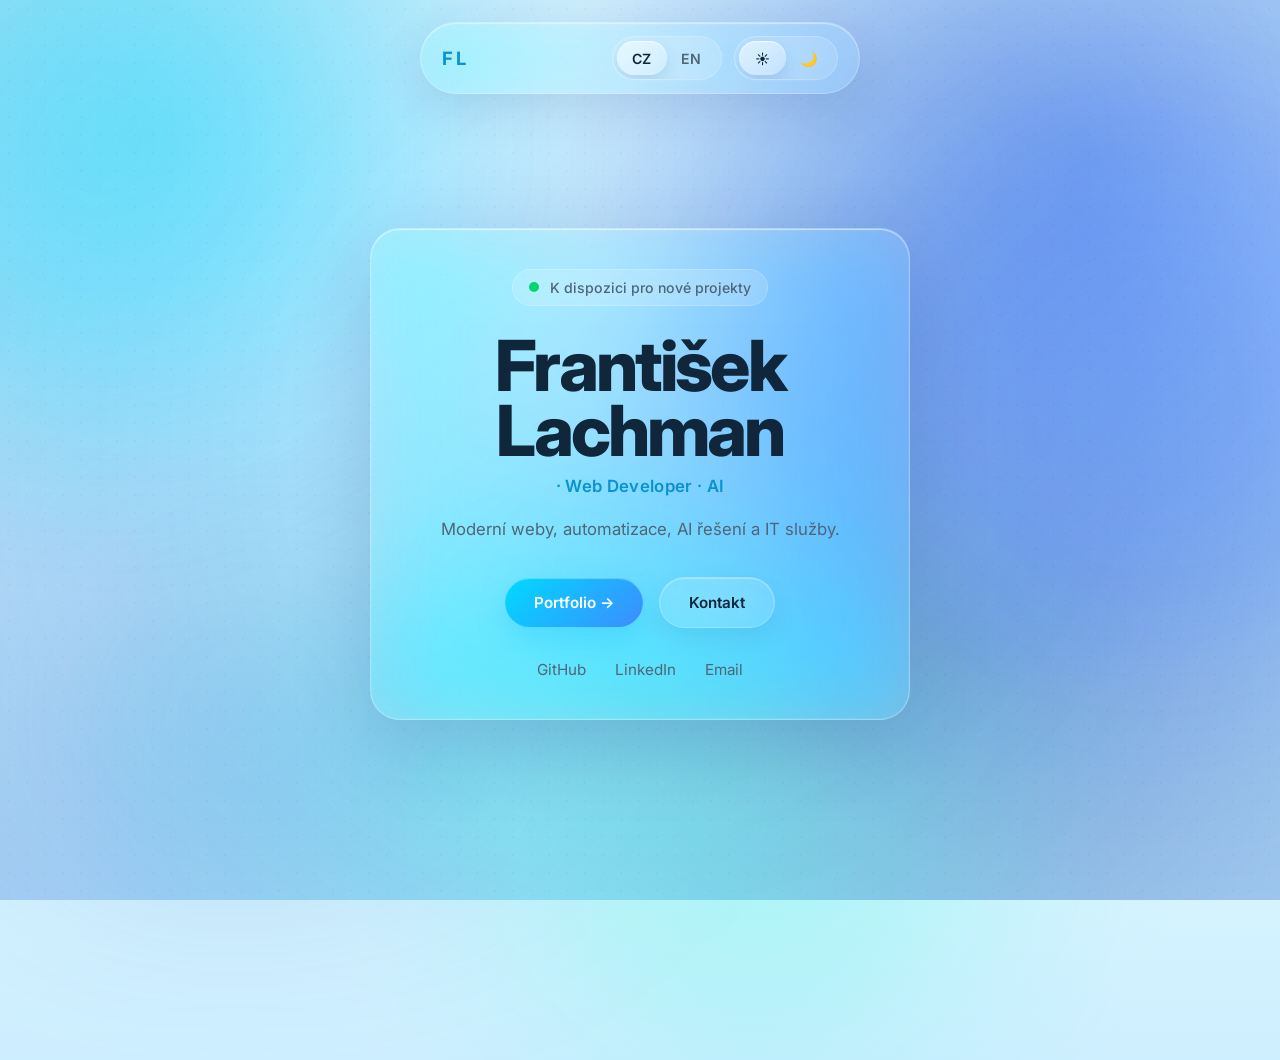
==== commit 771e9f90: "Update index.html" ====
--- a/index.html
+++ b/index.html
@@ -228,21 +228,6 @@
 
     </main>
 
-<footer class="footer">
-
-    <span>Made with ☕ by František Lachman - </span>
-
-    <a
-        href="https://frantiseklachman.com"
-        target="_blank"
-        rel="noopener noreferrer">
-
-        frantiseklachman.com
-
-    </a>
-
-</footer>
-
     <!-- JS -->
 
     <script src="js/theme.js"></script>
--- a/css/style.css
+++ b/css/style.css
@@ -283,3 +283,62 @@
         background .6s ease;
 
 }
+
+/* ==================================================
+   FOOTER
+================================================== */
+
+.footer{
+
+    display:flex;
+
+    justify-content:center;
+
+    align-items:center;
+
+    flex-wrap:wrap;
+
+    gap:8px;
+
+    padding:24px;
+
+    font-size:.9rem;
+
+    color:var(--text-light);
+
+    opacity:.85;
+
+}
+
+.footer a{
+
+    color:var(--accent);
+
+    text-decoration:none;
+
+    font-weight:600;
+
+    transition:color .25s ease,
+               opacity .25s ease;
+
+}
+
+.footer a:hover{
+
+    opacity:.7;
+
+}
+
+@media (max-width:480px){
+
+    .footer{
+
+        font-size:.8rem;
+
+        gap:6px;
+
+        padding:18px;
+
+    }
+
+}
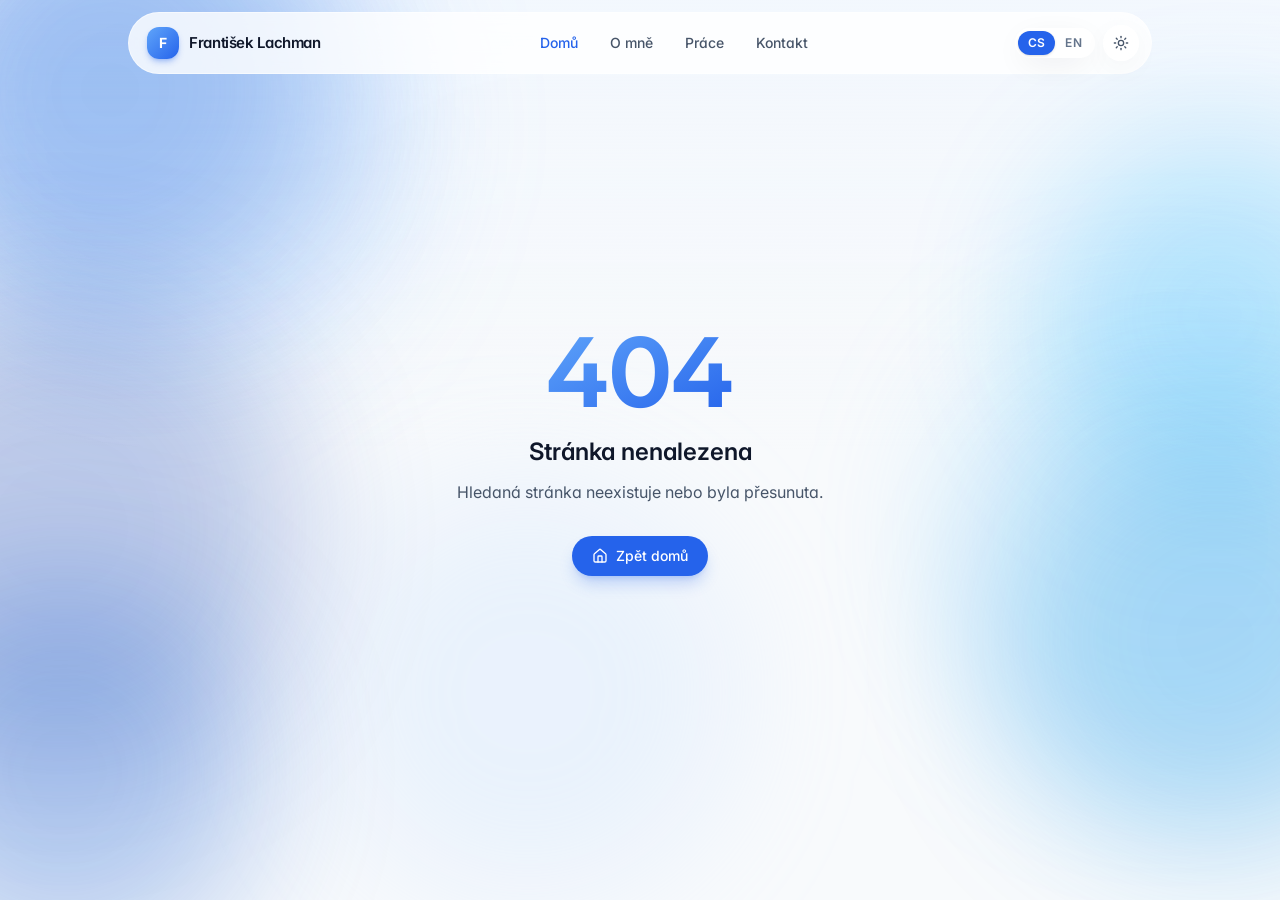
==== commit d38d2ee8: "first" ====
--- a/index.html
+++ b/index.html
@@ -1,239 +1,274 @@
-<!DOCTYPE html>
+<!doctype html>
 <html lang="cs">
-
 <head>
-
-    <meta charset="UTF-8">
-
-    <meta name="viewport" content="width=device-width, initial-scale=1">
-
-    <title>František Lachman | Webmaster & AI Developer</title>
-
-    <meta
-        name="description"
-        content="Moderní weby, AI automatizace a IT řešení. Osobní portfolio  Františka Lachmana."
-    >
-
-    <meta name="theme-color" content="#eefcff">
-
-    <!-- Google Fonts -->
-
-    <link rel="preconnect" href="https://fonts.googleapis.com">
-
-    <link rel="preconnect" href="https://fonts.gstatic.com" crossorigin>
-
-    <link
-        href="https://fonts.googleapis.com/css2?family=Inter:wght@300;400;500;600;700;800&display=swap"
-        rel="stylesheet"
-    >
-
-    <!-- CSS -->
-
-    <link rel="stylesheet" href="css/variables.css">
-    <link rel="stylesheet" href="css/style.css">
-    <link rel="stylesheet" href="css/effects.css">
-    <link rel="stylesheet" href="css/navigation.css">
-    <link rel="stylesheet" href="css/cards.css">
-    <link rel="stylesheet" href="css/buttons.css">
-    <link rel="stylesheet" href="css/hero.css">
-    <link rel="stylesheet" href="css/animations.css">
-
+  <meta charset="UTF-8" />
+
+  <meta
+    name="viewport"
+    content="width=device-width, initial-scale=1.0"
+  />
+
+  <meta name="robots" content="index, follow" />
+
+  <link rel="icon" type="image/svg+xml" href="/favicon.svg" />
+
+  <title>František Lachman — Web Developer & AI Builder</title>
+
+  <meta
+    name="description"
+    content="Tvořím moderní webové stránky, webové aplikace a digitální produkty s využitím AI. Webový vývoj, webdesign a AI řešení na míru."
+  />
+
+  <link
+    rel="canonical"
+    href="https://frantiseklachman.com/"
+  />
+
+  <meta name="theme-color" content="#3b82f6" />
+
+  <!-- Open Graph -->
+  <meta property="og:type" content="website" />
+  <meta property="og:site_name" content="František Lachman" />
+  <meta
+    property="og:title"
+    content="František Lachman — Webový vývojář, AI & webdesign"
+  />
+  <meta
+    property="og:description"
+    content="Tvořím moderní webové stránky, webové aplikace, digitální produkty a AI-powered řešení."
+  />
+  <meta
+    property="og:url"
+    content="https://frantiseklachman.com/"
+  />
+  <meta property="og:locale" content="cs_CZ" />
+
+  <!-- Twitter / X -->
+  <meta
+    name="twitter:card"
+    content="summary_large_image"
+  />
+  <meta
+    name="twitter:title"
+    content="František Lachman — Web Developer & AI Builder"
+  />
+  <meta
+    name="twitter:description"
+    content="Tvořím moderní webové stránky, webové aplikace, digitální produkty a AI-powered řešení."
+  />
+  <meta
+    name="twitter:url"
+    content="https://frantiseklachman.com/"
+  />
+
+  <!-- Person Schema -->
+  <script type="application/ld+json">
+    {
+      "@context": "https://schema.org",
+      "@type": "Person",
+      "name": "František Lachman",
+      "url": "https://frantiseklachman.com/",
+      "jobTitle": "Web Developer & AI Builder",
+      "description": "Web developer, AI builder and creative technologist creating modern websites, web applications and digital products."
+    }
+  </script>
+
+  <!-- Website Schema -->
+  <script type="application/ld+json">
+    {
+      "@context": "https://schema.org",
+      "@type": "WebSite",
+      "name": "František Lachman",
+      "url": "https://frantiseklachman.com/"
+    }
+  </script>
+
+
+
+  <script
+    type="module"
+    crossorigin
+    src="/assets/site-65a07f151c.js"
+  ></script>
+
+  <link
+    rel="stylesheet"
+    crossorigin
+    href="/assets/index-qNwrKH0D.css"
+  />
+
+  <style>
+ /* =========================================
+   AMBIENT BLUE BLOBS
+   ========================================= */
+
+.ambient-blobs {
+  position: fixed;
+  inset: 0;
+  width: 100%;
+  height: 100%;
+  overflow: hidden;
+  pointer-events: none;
+  z-index: -1;
+}
+
+.blob {
+  position: absolute;
+  border-radius: 50%;
+  filter: blur(70px);
+  opacity: 0.55;
+  animation: blobFloat 16s ease-in-out infinite;
+  will-change: transform;
+}
+
+/* TOP */
+.blob-1 {
+  width: 420px;
+  height: 420px;
+  top: -120px;
+  left: -100px;
+  background: rgba(30, 100, 220, 0.55);
+}
+
+/* UPPER RIGHT */
+.blob-2 {
+  width: 360px;
+  height: 360px;
+  top: 15%;
+  right: -120px;
+  background: rgba(0, 170, 255, 0.45);
+  animation-delay: -4s;
+}
+
+/* MIDDLE LEFT */
+.blob-3 {
+  width: 480px;
+  height: 480px;
+  top: 32%;
+  left: -180px;
+  background: rgba(25, 70, 180, 0.48);
+  animation-delay: -8s;
+}
+
+/* CENTER RIGHT */
+.blob-4 {
+  width: 430px;
+  height: 430px;
+  top: 47%;
+  right: -150px;
+  background: rgba(0, 140, 230, 0.48);
+  animation-delay: -11s;
+}
+
+/* LOWER LEFT */
+.blob-5 {
+  width: 390px;
+  height: 390px;
+  top: 64%;
+  left: -130px;
+  background: rgba(20, 90, 210, 0.52);
+  animation-delay: -6s;
+}
+
+/* LOWER RIGHT */
+.blob-6 {
+  width: 470px;
+  height: 470px;
+  top: 76%;
+  right: -180px;
+  background: rgba(0, 160, 240, 0.42);
+  animation-delay: -13s;
+}
+
+/* VERY BOTTOM */
+.blob-7 {
+  width: 430px;
+  height: 430px;
+  top: 91%;
+  left: 20%;
+  background: rgba(25, 75, 190, 0.45);
+  animation-delay: -3s;
+}
+
+/* EXTRA CENTER */
+.blob-8 {
+  width: 300px;
+  height: 300px;
+  top: 40%;
+  left: 42%;
+  background: rgba(0, 120, 220, 0.22);
+  filter: blur(90px);
+  animation-delay: -9s;
+}
+
+
+/* =========================================
+   FLOATING ANIMATION
+   ========================================= */
+
+@keyframes blobFloat {
+  0% {
+    transform: translate3d(0, 0, 0) scale(1);
+  }
+
+  25% {
+    transform: translate3d(35px, -25px, 0) scale(1.05);
+  }
+
+  50% {
+    transform: translate3d(-20px, 35px, 0) scale(0.96);
+  }
+
+  75% {
+    transform: translate3d(25px, 15px, 0) scale(1.04);
+  }
+
+  100% {
+    transform: translate3d(0, 0, 0) scale(1);
+  }
+}
+
+
+/* =========================================
+   MOBILE
+   ========================================= */
+
+@media (max-width: 768px) {
+  .blob {
+    filter: blur(55px);
+    opacity: 0.48;
+  }
+
+  .blob-1,
+  .blob-3,
+  .blob-5,
+  .blob-7 {
+    left: -180px;
+  }
+
+  .blob-2,
+  .blob-4,
+  .blob-6 {
+    right: -180px;
+  }
+
+  .blob-8 {
+    display: none;
+  }
+}
+
+    </style>
+  
 </head>
-
-<body>
-
-    <!-- ==================================================
-         BACKGROUND
-    =================================================== -->
-
-    <div class="page-background" aria-hidden="true">
-
-        <div class="blob blob-1"></div>
-
-        <div class="blob blob-2"></div>
-
-        <div class="blob blob-3"></div>
-
-        <div class="wave"></div>
-
-        <div class="noise"></div>
-
-    </div>
-
-    <!-- ==================================================
-         HEADER
-    =================================================== -->
-
-    <header>
-
-        <nav class="navbar">
-
-            <div class="logo">
-
-                FL
-
-            </div>
-
-            <div class="nav-controls">
-
-                <!-- Language -->
-
-                <div class="segmented" id="language-switch">
-
-                    <span class="slider"></span>
-
-                    <button
-                        type="button"
-                        class="active"
-                        aria-label="Čeština">
-
-                        CZ
-
-                    </button>
-
-                    <button
-                        type="button"
-                        aria-label="English">
-
-                        EN
-
-                    </button>
-
-                </div>
-
-                <!-- Theme -->
-
-                <div class="segmented" id="theme-switch">
-
-                    <span class="slider"></span>
-
-                    <button
-                        type="button"
-                        class="active"
-                        aria-label="Light mode">
-
-                        ☀️
-
-                    </button>
-
-                    <button
-                        type="button"
-                        aria-label="Dark mode">
-
-                        🌙
-
-                    </button>
-
-                </div>
-
-            </div>
-
-        </nav>
-
-    </header>
-
-    <!-- ==================================================
-         MAIN
-    =================================================== -->
-
-    <main>
-
-        <section class="hero" id="home">
-
-            <article class="glass-card hero-card">
-
-                <div class="hero-status">
-
-    <span class="status-dot"></span>
-
-    <span data-lang="status">
-
-        K dispozici pro nové projekty
-
-    </span>
+  <body>
+    <div class="ambient-blobs" aria-hidden="true">
+  <span class="blob blob-1"></span>
+  <span class="blob blob-2"></span>
+  <span class="blob blob-3"></span>
+  <span class="blob blob-4"></span>
+  <span class="blob blob-5"></span>
 
 </div>
-                <h1>
-
-                    František Lachman
-
-                </h1>
-
-                <h2 data-lang="subtitle">
-
- · Web Developer · AI
-
-</h2>
-
-               <p data-lang="description">
-
-    Moderní weby, automatizace, AI řešení a IT služby.
-
-</p>
-
-                <div class="hero-buttons">
-
-                   <a
-    href="#portfolio"
-    class="btn btn-primary"
-    data-lang="portfolio">
-
-    Portfolio →
-
-</a>
-
-                    <a
-    href="#contact"
-    class="btn btn-glass"
-    data-lang="contact">
-
-    Kontakt
-
-</a>
-                </div>
-
-                <div class="hero-social">
-
-                    <a href="#" aria-label="GitHub">
-
-                        GitHub
-
-                    </a>
-
-                    <a href="#" aria-label="LinkedIn">
-
-                        LinkedIn
-
-                    </a>
-
-                    <a href="mailto:info@frantiseklachman.com" aria-label="Email">
-
-                        Email
-
-                    </a>
-
-                </div>
-
-            </article>
-
-        </section>
-
-        <!-- ==================================================
-             FUTURE SECTIONS
-        =================================================== -->
-
-        <section id="portfolio"></section>
-
-        <section id="contact"></section>
-
-    </main>
-
-    <!-- JS -->
-
-    <script src="js/theme.js"></script>
-    <script src="js/language.js"></script>
-    <script src="js/main.js"></script>
-
-</body>
-
+    <div id="root"></div>
+  </body>
 </html>
--- a/assets/index-qNwrKH0D.css
+++ b/assets/index-qNwrKH0D.css
@@ -0,0 +1 @@
+@import"https://fonts.googleapis.com/css2?family=Inter:wght@400;500;600;700&display=swap";*,:before,:after{--tw-border-spacing-x: 0;--tw-border-spacing-y: 0;--tw-translate-x: 0;--tw-translate-y: 0;--tw-rotate: 0;--tw-skew-x: 0;--tw-skew-y: 0;--tw-scale-x: 1;--tw-scale-y: 1;--tw-pan-x: ;--tw-pan-y: ;--tw-pinch-zoom: ;--tw-scroll-snap-strictness: proximity;--tw-gradient-from-position: ;--tw-gradient-via-position: ;--tw-gradient-to-position: ;--tw-ordinal: ;--tw-slashed-zero: ;--tw-numeric-figure: ;--tw-numeric-spacing: ;--tw-numeric-fraction: ;--tw-ring-inset: ;--tw-ring-offset-width: 0px;--tw-ring-offset-color: #fff;--tw-ring-color: rgb(59 130 246 / .5);--tw-ring-offset-shadow: 0 0 #0000;--tw-ring-shadow: 0 0 #0000;--tw-shadow: 0 0 #0000;--tw-shadow-colored: 0 0 #0000;--tw-blur: ;--tw-brightness: ;--tw-contrast: ;--tw-grayscale: ;--tw-hue-rotate: ;--tw-invert: ;--tw-saturate: ;--tw-sepia: ;--tw-drop-shadow: ;--tw-backdrop-blur: ;--tw-backdrop-brightness: ;--tw-backdrop-contrast: ;--tw-backdrop-grayscale: ;--tw-backdrop-hue-rotate: ;--tw-backdrop-invert: ;--tw-backdrop-opacity: ;--tw-backdrop-saturate: ;--tw-backdrop-sepia: ;--tw-contain-size: ;--tw-contain-layout: ;--tw-contain-paint: ;--tw-contain-style: }::backdrop{--tw-border-spacing-x: 0;--tw-border-spacing-y: 0;--tw-translate-x: 0;--tw-translate-y: 0;--tw-rotate: 0;--tw-skew-x: 0;--tw-skew-y: 0;--tw-scale-x: 1;--tw-scale-y: 1;--tw-pan-x: ;--tw-pan-y: ;--tw-pinch-zoom: ;--tw-scroll-snap-strictness: proximity;--tw-gradient-from-position: ;--tw-gradient-via-position: ;--tw-gradient-to-position: ;--tw-ordinal: ;--tw-slashed-zero: ;--tw-numeric-figure: ;--tw-numeric-spacing: ;--tw-numeric-fraction: ;--tw-ring-inset: ;--tw-ring-offset-width: 0px;--tw-ring-offset-color: #fff;--tw-ring-color: rgb(59 130 246 / .5);--tw-ring-offset-shadow: 0 0 #0000;--tw-ring-shadow: 0 0 #0000;--tw-shadow: 0 0 #0000;--tw-shadow-colored: 0 0 #0000;--tw-blur: ;--tw-brightness: ;--tw-contrast: ;--tw-grayscale: ;--tw-hue-rotate: ;--tw-invert: ;--tw-saturate: ;--tw-sepia: ;--tw-drop-shadow: ;--tw-backdrop-blur: ;--tw-backdrop-brightness: ;--tw-backdrop-contrast: ;--tw-backdrop-grayscale: ;--tw-backdrop-hue-rotate: ;--tw-backdrop-invert: ;--tw-backdrop-opacity: ;--tw-backdrop-saturate: ;--tw-backdrop-sepia: ;--tw-contain-size: ;--tw-contain-layout: ;--tw-contain-paint: ;--tw-contain-style: }*,:before,:after{box-sizing:border-box;border-width:0;border-style:solid;border-color:#e5e7eb}:before,:after{--tw-content: ""}html,:host{line-height:1.5;-webkit-text-size-adjust:100%;-moz-tab-size:4;-o-tab-size:4;tab-size:4;font-family:Inter,ui-sans-serif,system-ui,sans-serif;font-feature-settings:normal;font-variation-settings:normal;-webkit-tap-highlight-color:transparent}body{margin:0;line-height:inherit}hr{height:0;color:inherit;border-top-width:1px}abbr:where([title]){-webkit-text-decoration:underline dotted;text-decoration:underline dotted}h1,h2,h3,h4,h5,h6{font-size:inherit;font-weight:inherit}a{color:inherit;text-decoration:inherit}b,strong{font-weight:bolder}code,kbd,samp,pre{font-family:ui-monospace,SFMono-Regular,Menlo,Monaco,Consolas,Liberation Mono,Courier New,monospace;font-feature-settings:normal;font-variation-settings:normal;font-size:1em}small{font-size:80%}sub,sup{font-size:75%;line-height:0;position:relative;vertical-align:baseline}sub{bottom:-.25em}sup{top:-.5em}table{text-indent:0;border-color:inherit;border-collapse:collapse}button,input,optgroup,select,textarea{font-family:inherit;font-feature-settings:inherit;font-variation-settings:inherit;font-size:100%;font-weight:inherit;line-height:inherit;letter-spacing:inherit;color:inherit;margin:0;padding:0}button,select{text-transform:none}button,input:where([type=button]),input:where([type=reset]),input:where([type=submit]){-webkit-appearance:button;background-color:transparent;background-image:none}:-moz-focusring{outline:auto}:-moz-ui-invalid{box-shadow:none}progress{vertical-align:baseline}::-webkit-inner-spin-button,::-webkit-outer-spin-button{height:auto}[type=search]{-webkit-appearance:textfield;outline-offset:-2px}::-webkit-search-decoration{-webkit-appearance:none}::-webkit-file-upload-button{-webkit-appearance:button;font:inherit}summary{display:list-item}blockquote,dl,dd,h1,h2,h3,h4,h5,h6,hr,figure,p,pre{margin:0}fieldset{margin:0;padding:0}legend{padding:0}ol,ul,menu{list-style:none;margin:0;padding:0}dialog{padding:0}textarea{resize:vertical}input::-moz-placeholder,textarea::-moz-placeholder{opacity:1;color:#9ca3af}input::placeholder,textarea::placeholder{opacity:1;color:#9ca3af}button,[role=button]{cursor:pointer}:disabled{cursor:default}img,svg,video,canvas,audio,iframe,embed,object{display:block;vertical-align:middle}img,video{max-width:100%;height:auto}[hidden]:where(:not([hidden=until-found])){display:none}:root{color-scheme:light}html.dark{color-scheme:dark}html{scroll-behavior:smooth}body{--tw-text-opacity: 1;color:rgb(51 65 85 / var(--tw-text-opacity, 1));-webkit-font-smoothing:antialiased;-moz-osx-font-smoothing:grayscale}body:is(.dark *){--tw-text-opacity: 1;color:rgb(203 213 225 / var(--tw-text-opacity, 1))}body{--tw-bg-opacity: 1;background-color:rgb(248 250 252 / var(--tw-bg-opacity, 1))}body:is(.dark *){--tw-bg-opacity: 1;background-color:rgb(5 7 15 / var(--tw-bg-opacity, 1))}body{font-feature-settings:"cv11","ss01"}::-moz-selection{background-color:#3b82f640}::selection{background-color:#3b82f640}:focus-visible{outline:2px solid #3b82f6;outline-offset:2px;border-radius:4px}.glass{border-width:1px;border-color:#fff6;background-color:#fff9;--tw-backdrop-blur: blur(24px);-webkit-backdrop-filter:var(--tw-backdrop-blur) var(--tw-backdrop-brightness) var(--tw-backdrop-contrast) var(--tw-backdrop-grayscale) var(--tw-backdrop-hue-rotate) var(--tw-backdrop-invert) var(--tw-backdrop-opacity) var(--tw-backdrop-saturate) var(--tw-backdrop-sepia);backdrop-filter:var(--tw-backdrop-blur) var(--tw-backdrop-brightness) var(--tw-backdrop-contrast) var(--tw-backdrop-grayscale) var(--tw-backdrop-hue-rotate) var(--tw-backdrop-invert) var(--tw-backdrop-opacity) var(--tw-backdrop-saturate) var(--tw-backdrop-sepia)}.glass:is(.dark *){border-color:#ffffff14;background-color:#ffffff0a}.glass{--tw-shadow: 0 8px 32px -8px rgba(15,23,42,.12);--tw-shadow-colored: 0 8px 32px -8px var(--tw-shadow-color);box-shadow:var(--tw-ring-offset-shadow, 0 0 #0000),var(--tw-ring-shadow, 0 0 #0000),var(--tw-shadow)}.glass:is(.dark *){--tw-shadow: 0 8px 32px -8px rgba(0,0,0,.6);--tw-shadow-colored: 0 8px 32px -8px var(--tw-shadow-color);box-shadow:var(--tw-ring-offset-shadow, 0 0 #0000),var(--tw-ring-shadow, 0 0 #0000),var(--tw-shadow)}.glass-strong{border-width:1px;border-color:#ffffff80;background-color:#fffc;--tw-backdrop-blur: blur(40px);-webkit-backdrop-filter:var(--tw-backdrop-blur) var(--tw-backdrop-brightness) var(--tw-backdrop-contrast) var(--tw-backdrop-grayscale) var(--tw-backdrop-hue-rotate) var(--tw-backdrop-invert) var(--tw-backdrop-opacity) var(--tw-backdrop-saturate) var(--tw-backdrop-sepia);backdrop-filter:var(--tw-backdrop-blur) var(--tw-backdrop-brightness) var(--tw-backdrop-contrast) var(--tw-backdrop-grayscale) var(--tw-backdrop-hue-rotate) var(--tw-backdrop-invert) var(--tw-backdrop-opacity) var(--tw-backdrop-saturate) var(--tw-backdrop-sepia)}.glass-strong:is(.dark *){border-color:#ffffff14;background-color:#0f172ab3}.text-heading{--tw-text-opacity: 1;color:rgb(15 23 42 / var(--tw-text-opacity, 1))}.text-heading:is(.dark *){--tw-text-opacity: 1;color:rgb(255 255 255 / var(--tw-text-opacity, 1))}.container-page{margin-left:auto;margin-right:auto;width:100%;max-width:72rem;padding-left:1.25rem;padding-right:1.25rem}@media (min-width: 640px){.container-page{padding-left:2rem;padding-right:2rem}}.pointer-events-none{pointer-events:none}.visible{visibility:visible}.fixed{position:fixed}.absolute{position:absolute}.relative{position:relative}.inset-0{top:0;right:0;bottom:0;left:0}.inset-x-0{left:0;right:0}.inset-x-3{left:.75rem;right:.75rem}.-left-24{left:-6rem}.-right-32{right:-8rem}.-top-32{top:-8rem}.bottom-0{bottom:0}.left-1\/4{left:25%}.left-4{left:1rem}.left-\[-9999px\]{left:-9999px}.right-4{right:1rem}.top-0{top:0}.top-1\/2{top:50%}.top-1\/3{top:33.333333%}.top-3{top:.75rem}.top-4{top:1rem}.top-\[4\.5rem\]{top:4.5rem}.-z-10{z-index:-10}.z-40{z-index:40}.z-50{z-index:50}.z-\[60\]{z-index:60}.mx-auto{margin-left:auto;margin-right:auto}.my-auto{margin-top:auto;margin-bottom:auto}.mb-4{margin-bottom:1rem}.mb-5{margin-bottom:1.25rem}.mb-7{margin-bottom:1.75rem}.mb-8{margin-bottom:2rem}.mt-0\.5{margin-top:.125rem}.mt-1{margin-top:.25rem}.mt-1\.5{margin-top:.375rem}.mt-10{margin-top:2.5rem}.mt-12{margin-top:3rem}.mt-16{margin-top:4rem}.mt-2{margin-top:.5rem}.mt-3{margin-top:.75rem}.mt-4{margin-top:1rem}.mt-5{margin-top:1.25rem}.mt-6{margin-top:1.5rem}.mt-7{margin-top:1.75rem}.mt-8{margin-top:2rem}.mt-9{margin-top:2.25rem}.block{display:block}.flex{display:flex}.inline-flex{display:inline-flex}.grid{display:grid}.hidden{display:none}.aspect-\[16\/10\]{aspect-ratio:16/10}.aspect-\[16\/9\]{aspect-ratio:16/9}.h-1{height:.25rem}.h-10{height:2.5rem}.h-12{height:3rem}.h-14{height:3.5rem}.h-16{height:4rem}.h-2{height:.5rem}.h-3{height:.75rem}.h-3\.5{height:.875rem}.h-4{height:1rem}.h-5{height:1.25rem}.h-6{height:1.5rem}.h-7{height:1.75rem}.h-8{height:2rem}.h-9{height:2.25rem}.h-\[18px\]{height:18px}.h-\[26rem\]{height:26rem}.h-\[30rem\]{height:30rem}.h-\[32rem\]{height:32rem}.h-full{height:100%}.max-h-\[32rem\]{max-height:32rem}.min-h-\[16rem\]{min-height:16rem}.min-h-\[22rem\]{min-height:22rem}.min-h-screen{min-height:100vh}.w-1{width:.25rem}.w-10{width:2.5rem}.w-12{width:3rem}.w-14{width:3.5rem}.w-16{width:4rem}.w-2{width:.5rem}.w-20{width:5rem}.w-3\.5{width:.875rem}.w-3\/4{width:75%}.w-4{width:1rem}.w-5{width:1.25rem}.w-5\/6{width:83.333333%}.w-6{width:1.5rem}.w-7{width:1.75rem}.w-8{width:2rem}.w-9{width:2.25rem}.w-\[18px\]{width:18px}.w-\[26rem\]{width:26rem}.w-\[30rem\]{width:30rem}.w-\[32rem\]{width:32rem}.w-\[min\(100\%-1\.5rem\,64rem\)\]{width:min(100% - 1.5rem,64rem)}.w-full{width:100%}.min-w-0{min-width:0px}.max-w-2xl{max-width:42rem}.max-w-3xl{max-width:48rem}.max-w-4xl{max-width:56rem}.max-w-5xl{max-width:64rem}.max-w-sm{max-width:24rem}.max-w-xl{max-width:36rem}.max-w-xs{max-width:20rem}.flex-1{flex:1 1 0%}.flex-none{flex:none}.origin-left{transform-origin:left}.origin-top{transform-origin:top}.-translate-y-1\/2{--tw-translate-y: -50%;transform:translate(var(--tw-translate-x),var(--tw-translate-y)) rotate(var(--tw-rotate)) skew(var(--tw-skew-x)) skewY(var(--tw-skew-y)) scaleX(var(--tw-scale-x)) scaleY(var(--tw-scale-y))}.translate-y-0{--tw-translate-y: 0px;transform:translate(var(--tw-translate-x),var(--tw-translate-y)) rotate(var(--tw-rotate)) skew(var(--tw-skew-x)) skewY(var(--tw-skew-y)) scaleX(var(--tw-scale-x)) scaleY(var(--tw-scale-y))}.translate-y-1{--tw-translate-y: .25rem;transform:translate(var(--tw-translate-x),var(--tw-translate-y)) rotate(var(--tw-rotate)) skew(var(--tw-skew-x)) skewY(var(--tw-skew-y)) scaleX(var(--tw-scale-x)) scaleY(var(--tw-scale-y))}.-rotate-90{--tw-rotate: -90deg;transform:translate(var(--tw-translate-x),var(--tw-translate-y)) rotate(var(--tw-rotate)) skew(var(--tw-skew-x)) skewY(var(--tw-skew-y)) scaleX(var(--tw-scale-x)) scaleY(var(--tw-scale-y))}.rotate-0{--tw-rotate: 0deg;transform:translate(var(--tw-translate-x),var(--tw-translate-y)) rotate(var(--tw-rotate)) skew(var(--tw-skew-x)) skewY(var(--tw-skew-y)) scaleX(var(--tw-scale-x)) scaleY(var(--tw-scale-y))}.rotate-90{--tw-rotate: 90deg;transform:translate(var(--tw-translate-x),var(--tw-translate-y)) rotate(var(--tw-rotate)) skew(var(--tw-skew-x)) skewY(var(--tw-skew-y)) scaleX(var(--tw-scale-x)) scaleY(var(--tw-scale-y))}.scale-0{--tw-scale-x: 0;--tw-scale-y: 0;transform:translate(var(--tw-translate-x),var(--tw-translate-y)) rotate(var(--tw-rotate)) skew(var(--tw-skew-x)) skewY(var(--tw-skew-y)) scaleX(var(--tw-scale-x)) scaleY(var(--tw-scale-y))}.scale-100{--tw-scale-x: 1;--tw-scale-y: 1;transform:translate(var(--tw-translate-x),var(--tw-translate-y)) rotate(var(--tw-rotate)) skew(var(--tw-skew-x)) skewY(var(--tw-skew-y)) scaleX(var(--tw-scale-x)) scaleY(var(--tw-scale-y))}.scale-95{--tw-scale-x: .95;--tw-scale-y: .95;transform:translate(var(--tw-translate-x),var(--tw-translate-y)) rotate(var(--tw-rotate)) skew(var(--tw-skew-x)) skewY(var(--tw-skew-y)) scaleX(var(--tw-scale-x)) scaleY(var(--tw-scale-y))}.transform{transform:translate(var(--tw-translate-x),var(--tw-translate-y)) rotate(var(--tw-rotate)) skew(var(--tw-skew-x)) skewY(var(--tw-skew-y)) scaleX(var(--tw-scale-x)) scaleY(var(--tw-scale-y))}@keyframes blob{0%,to{transform:translate(0) scale(1)}33%{transform:translate(30px,-40px) scale(1.1)}66%{transform:translate(-20px,20px) scale(.95)}}.animate-blob{animation:blob 18s ease-in-out infinite}@keyframes check-pop{0%{transform:scale(0)}60%{transform:scale(1.15)}to{transform:scale(1)}}.animate-check-pop{animation:check-pop .5s cubic-bezier(.22,1,.36,1) both}@keyframes fade-in{0%{opacity:0}to{opacity:1}}.animate-fade-in{animation:fade-in .8s ease both}@keyframes fade-up{0%{opacity:0;transform:translateY(16px)}to{opacity:1;transform:translateY(0)}}.animate-fade-up{animation:fade-up .7s cubic-bezier(.22,1,.36,1) both}@keyframes ping{75%,to{transform:scale(2);opacity:0}}.animate-ping{animation:ping 1s cubic-bezier(0,0,.2,1) infinite}@keyframes pulse{50%{opacity:.5}}.animate-pulse{animation:pulse 2s cubic-bezier(.4,0,.6,1) infinite}@keyframes spin{to{transform:rotate(360deg)}}.animate-spin{animation:spin 1s linear infinite}.select-none{-webkit-user-select:none;-moz-user-select:none;user-select:none}.resize-none{resize:none}.scroll-mt-24{scroll-margin-top:6rem}.grid-cols-1{grid-template-columns:repeat(1,minmax(0,1fr))}.flex-col{flex-direction:column}.flex-wrap{flex-wrap:wrap}.items-start{align-items:flex-start}.items-center{align-items:center}.justify-end{justify-content:flex-end}.justify-center{justify-content:center}.justify-between{justify-content:space-between}.gap-1{gap:.25rem}.gap-1\.5{gap:.375rem}.gap-10{gap:2.5rem}.gap-12{gap:3rem}.gap-2{gap:.5rem}.gap-2\.5{gap:.625rem}.gap-3{gap:.75rem}.gap-3\.5{gap:.875rem}.gap-4{gap:1rem}.gap-5{gap:1.25rem}.gap-6{gap:1.5rem}.gap-8{gap:2rem}.space-y-1>:not([hidden])~:not([hidden]){--tw-space-y-reverse: 0;margin-top:calc(.25rem * calc(1 - var(--tw-space-y-reverse)));margin-bottom:calc(.25rem * var(--tw-space-y-reverse))}.space-y-2>:not([hidden])~:not([hidden]){--tw-space-y-reverse: 0;margin-top:calc(.5rem * calc(1 - var(--tw-space-y-reverse)));margin-bottom:calc(.5rem * var(--tw-space-y-reverse))}.space-y-2\.5>:not([hidden])~:not([hidden]){--tw-space-y-reverse: 0;margin-top:calc(.625rem * calc(1 - var(--tw-space-y-reverse)));margin-bottom:calc(.625rem * var(--tw-space-y-reverse))}.space-y-3>:not([hidden])~:not([hidden]){--tw-space-y-reverse: 0;margin-top:calc(.75rem * calc(1 - var(--tw-space-y-reverse)));margin-bottom:calc(.75rem * var(--tw-space-y-reverse))}.space-y-4>:not([hidden])~:not([hidden]){--tw-space-y-reverse: 0;margin-top:calc(1rem * calc(1 - var(--tw-space-y-reverse)));margin-bottom:calc(1rem * var(--tw-space-y-reverse))}.self-start{align-self:flex-start}.overflow-hidden{overflow:hidden}.overflow-y-auto{overflow-y:auto}.truncate{overflow:hidden;text-overflow:ellipsis;white-space:nowrap}.whitespace-pre-wrap{white-space:pre-wrap}.rounded{border-radius:.25rem}.rounded-2xl{border-radius:1rem}.rounded-3xl{border-radius:1.5rem}.rounded-full{border-radius:9999px}.rounded-lg{border-radius:.5rem}.rounded-xl{border-radius:.75rem}.border{border-width:1px}.border-2{border-width:2px}.border-t{border-top-width:1px}.border-brand-500{--tw-border-opacity: 1;border-color:rgb(59 130 246 / var(--tw-border-opacity, 1))}.border-rose-400\/60{border-color:#fb718599}.border-slate-300\/50{border-color:#cbd5e180}.border-slate-500\/10{border-color:#64748b1a}.border-t-transparent{border-top-color:transparent}.bg-amber-500\/15{background-color:#f59e0b26}.bg-brand-200\/25{background-color:#bfdbfe40}.bg-brand-400\/20{background-color:#60a5fa33}.bg-brand-500{--tw-bg-opacity: 1;background-color:rgb(59 130 246 / var(--tw-bg-opacity, 1))}.bg-brand-500\/10{background-color:#3b82f61a}.bg-brand-500\/15{background-color:#3b82f626}.bg-brand-600{--tw-bg-opacity: 1;background-color:rgb(37 99 235 / var(--tw-bg-opacity, 1))}.bg-emerald-400{--tw-bg-opacity: 1;background-color:rgb(52 211 153 / var(--tw-bg-opacity, 1))}.bg-emerald-500{--tw-bg-opacity: 1;background-color:rgb(16 185 129 / var(--tw-bg-opacity, 1))}.bg-emerald-500\/15{background-color:#10b98126}.bg-rose-500\/10{background-color:#f43f5e1a}.bg-rose-500\/15{background-color:#f43f5e26}.bg-sky-300\/20{background-color:#7dd3fc33}.bg-slate-500\/10{background-color:#64748b1a}.bg-slate-500\/15{background-color:#64748b26}.bg-slate-500\/5{background-color:#64748b0d}.bg-slate-900\/40{background-color:#0f172a66}.bg-white\/50{background-color:#ffffff80}.bg-white\/90{background-color:#ffffffe6}.bg-gradient-to-b{background-image:linear-gradient(to bottom,var(--tw-gradient-stops))}.bg-gradient-to-br{background-image:linear-gradient(to bottom right,var(--tw-gradient-stops))}.bg-gradient-to-r{background-image:linear-gradient(to right,var(--tw-gradient-stops))}.bg-gradient-to-t{background-image:linear-gradient(to top,var(--tw-gradient-stops))}.from-brand-400{--tw-gradient-from: #60a5fa var(--tw-gradient-from-position);--tw-gradient-to: rgb(96 165 250 / 0) var(--tw-gradient-to-position);--tw-gradient-stops: var(--tw-gradient-from), var(--tw-gradient-to)}.from-brand-400\/30{--tw-gradient-from: rgb(96 165 250 / .3) var(--tw-gradient-from-position);--tw-gradient-to: rgb(96 165 250 / 0) var(--tw-gradient-to-position);--tw-gradient-stops: var(--tw-gradient-from), var(--tw-gradient-to)}.from-brand-50\/60{--tw-gradient-from: rgb(239 246 255 / .6) var(--tw-gradient-from-position);--tw-gradient-to: rgb(239 246 255 / 0) var(--tw-gradient-to-position);--tw-gradient-stops: var(--tw-gradient-from), var(--tw-gradient-to)}.from-brand-500{--tw-gradient-from: #3b82f6 var(--tw-gradient-from-position);--tw-gradient-to: rgb(59 130 246 / 0) var(--tw-gradient-to-position);--tw-gradient-stops: var(--tw-gradient-from), var(--tw-gradient-to)}.from-slate-900\/40{--tw-gradient-from: rgb(15 23 42 / .4) var(--tw-gradient-from-position);--tw-gradient-to: rgb(15 23 42 / 0) var(--tw-gradient-to-position);--tw-gradient-stops: var(--tw-gradient-from), var(--tw-gradient-to)}.via-brand-600{--tw-gradient-to: rgb(37 99 235 / 0) var(--tw-gradient-to-position);--tw-gradient-stops: var(--tw-gradient-from), #2563eb var(--tw-gradient-via-position), var(--tw-gradient-to)}.via-transparent{--tw-gradient-to: rgb(0 0 0 / 0) var(--tw-gradient-to-position);--tw-gradient-stops: var(--tw-gradient-from), transparent var(--tw-gradient-via-position), var(--tw-gradient-to)}.to-brand-600{--tw-gradient-to: #2563eb var(--tw-gradient-to-position)}.to-sky-500{--tw-gradient-to: #0ea5e9 var(--tw-gradient-to-position)}.to-sky-500\/20{--tw-gradient-to: rgb(14 165 233 / .2) var(--tw-gradient-to-position)}.to-transparent{--tw-gradient-to: transparent var(--tw-gradient-to-position)}.bg-clip-text{-webkit-background-clip:text;background-clip:text}.fill-amber-400{fill:#fbbf24}.object-cover{-o-object-fit:cover;object-fit:cover}.p-0\.5{padding:.125rem}.p-1{padding:.25rem}.p-2{padding:.5rem}.p-3{padding:.75rem}.p-4{padding:1rem}.p-5{padding:1.25rem}.p-6{padding:1.5rem}.px-1{padding-left:.25rem;padding-right:.25rem}.px-2{padding-left:.5rem;padding-right:.5rem}.px-2\.5{padding-left:.625rem;padding-right:.625rem}.px-3{padding-left:.75rem;padding-right:.75rem}.px-3\.5{padding-left:.875rem;padding-right:.875rem}.px-4{padding-left:1rem;padding-right:1rem}.px-5{padding-left:1.25rem;padding-right:1.25rem}.px-6{padding-left:1.5rem;padding-right:1.5rem}.px-7{padding-left:1.75rem;padding-right:1.75rem}.py-0\.5{padding-top:.125rem;padding-bottom:.125rem}.py-1{padding-top:.25rem;padding-bottom:.25rem}.py-1\.5{padding-top:.375rem;padding-bottom:.375rem}.py-12{padding-top:3rem;padding-bottom:3rem}.py-16{padding-top:4rem;padding-bottom:4rem}.py-2{padding-top:.5rem;padding-bottom:.5rem}.py-2\.5{padding-top:.625rem;padding-bottom:.625rem}.py-24{padding-top:6rem;padding-bottom:6rem}.py-3{padding-top:.75rem;padding-bottom:.75rem}.py-3\.5{padding-top:.875rem;padding-bottom:.875rem}.py-8{padding-top:2rem;padding-bottom:2rem}.pb-16{padding-bottom:4rem}.pb-20{padding-bottom:5rem}.pb-3{padding-bottom:.75rem}.pl-1\.5{padding-left:.375rem}.pr-3{padding-right:.75rem}.pt-2{padding-top:.5rem}.pt-20{padding-top:5rem}.pt-24{padding-top:6rem}.pt-28{padding-top:7rem}.pt-3{padding-top:.75rem}.pt-5{padding-top:1.25rem}.pt-6{padding-top:1.5rem}.text-left{text-align:left}.text-center{text-align:center}.text-2xl{font-size:1.5rem;line-height:2rem}.text-3xl{font-size:1.875rem;line-height:2.25rem}.text-4xl{font-size:2.25rem;line-height:2.5rem}.text-5xl{font-size:3rem;line-height:1}.text-7xl{font-size:4.5rem;line-height:1}.text-\[10px\]{font-size:10px}.text-\[11px\]{font-size:11px}.text-\[15px\]{font-size:15px}.text-base{font-size:1rem;line-height:1.5rem}.text-lg{font-size:1.125rem;line-height:1.75rem}.text-sm{font-size:.875rem;line-height:1.25rem}.text-xl{font-size:1.25rem;line-height:1.75rem}.text-xs{font-size:.75rem;line-height:1rem}.font-bold{font-weight:700}.font-medium{font-weight:500}.font-semibold{font-weight:600}.uppercase{text-transform:uppercase}.leading-relaxed{line-height:1.625}.tracking-\[0\.15em\]{letter-spacing:.15em}.tracking-\[0\.18em\]{letter-spacing:.18em}.tracking-\[0\.2em\]{letter-spacing:.2em}.tracking-tight{letter-spacing:-.025em}.tracking-wide{letter-spacing:.025em}.text-amber-400{--tw-text-opacity: 1;color:rgb(251 191 36 / var(--tw-text-opacity, 1))}.text-amber-500{--tw-text-opacity: 1;color:rgb(245 158 11 / var(--tw-text-opacity, 1))}.text-amber-600{--tw-text-opacity: 1;color:rgb(217 119 6 / var(--tw-text-opacity, 1))}.text-brand-500{--tw-text-opacity: 1;color:rgb(59 130 246 / var(--tw-text-opacity, 1))}.text-brand-600{--tw-text-opacity: 1;color:rgb(37 99 235 / var(--tw-text-opacity, 1))}.text-emerald-500{--tw-text-opacity: 1;color:rgb(16 185 129 / var(--tw-text-opacity, 1))}.text-emerald-600{--tw-text-opacity: 1;color:rgb(5 150 105 / var(--tw-text-opacity, 1))}.text-rose-600{--tw-text-opacity: 1;color:rgb(225 29 72 / var(--tw-text-opacity, 1))}.text-slate-400{--tw-text-opacity: 1;color:rgb(148 163 184 / var(--tw-text-opacity, 1))}.text-slate-500{--tw-text-opacity: 1;color:rgb(100 116 139 / var(--tw-text-opacity, 1))}.text-slate-600{--tw-text-opacity: 1;color:rgb(71 85 105 / var(--tw-text-opacity, 1))}.text-slate-700{--tw-text-opacity: 1;color:rgb(51 65 85 / var(--tw-text-opacity, 1))}.text-transparent{color:transparent}.text-white{--tw-text-opacity: 1;color:rgb(255 255 255 / var(--tw-text-opacity, 1))}.placeholder-transparent::-moz-placeholder{color:transparent}.placeholder-transparent::placeholder{color:transparent}.accent-brand-600{accent-color:#2563eb}.opacity-0{opacity:0}.opacity-100{opacity:1}.opacity-75{opacity:.75}.shadow{--tw-shadow: 0 1px 3px 0 rgb(0 0 0 / .1), 0 1px 2px -1px rgb(0 0 0 / .1);--tw-shadow-colored: 0 1px 3px 0 var(--tw-shadow-color), 0 1px 2px -1px var(--tw-shadow-color);box-shadow:var(--tw-ring-offset-shadow, 0 0 #0000),var(--tw-ring-shadow, 0 0 #0000),var(--tw-shadow)}.shadow-lg{--tw-shadow: 0 10px 15px -3px rgb(0 0 0 / .1), 0 4px 6px -4px rgb(0 0 0 / .1);--tw-shadow-colored: 0 10px 15px -3px var(--tw-shadow-color), 0 4px 6px -4px var(--tw-shadow-color);box-shadow:var(--tw-ring-offset-shadow, 0 0 #0000),var(--tw-ring-shadow, 0 0 #0000),var(--tw-shadow)}.shadow-md{--tw-shadow: 0 4px 6px -1px rgb(0 0 0 / .1), 0 2px 4px -2px rgb(0 0 0 / .1);--tw-shadow-colored: 0 4px 6px -1px var(--tw-shadow-color), 0 2px 4px -2px var(--tw-shadow-color);box-shadow:var(--tw-ring-offset-shadow, 0 0 #0000),var(--tw-ring-shadow, 0 0 #0000),var(--tw-shadow)}.shadow-xl{--tw-shadow: 0 20px 25px -5px rgb(0 0 0 / .1), 0 8px 10px -6px rgb(0 0 0 / .1);--tw-shadow-colored: 0 20px 25px -5px var(--tw-shadow-color), 0 8px 10px -6px var(--tw-shadow-color);box-shadow:var(--tw-ring-offset-shadow, 0 0 #0000),var(--tw-ring-shadow, 0 0 #0000),var(--tw-shadow)}.shadow-brand-600\/25{--tw-shadow-color: rgb(37 99 235 / .25);--tw-shadow: var(--tw-shadow-colored)}.shadow-brand-600\/30{--tw-shadow-color: rgb(37 99 235 / .3);--tw-shadow: var(--tw-shadow-colored)}.blur-3xl{--tw-blur: blur(64px);filter:var(--tw-blur) var(--tw-brightness) var(--tw-contrast) var(--tw-grayscale) var(--tw-hue-rotate) var(--tw-invert) var(--tw-saturate) var(--tw-sepia) var(--tw-drop-shadow)}.filter{filter:var(--tw-blur) var(--tw-brightness) var(--tw-contrast) var(--tw-grayscale) var(--tw-hue-rotate) var(--tw-invert) var(--tw-saturate) var(--tw-sepia) var(--tw-drop-shadow)}.backdrop-blur{--tw-backdrop-blur: blur(8px);-webkit-backdrop-filter:var(--tw-backdrop-blur) var(--tw-backdrop-brightness) var(--tw-backdrop-contrast) var(--tw-backdrop-grayscale) var(--tw-backdrop-hue-rotate) var(--tw-backdrop-invert) var(--tw-backdrop-opacity) var(--tw-backdrop-saturate) var(--tw-backdrop-sepia);backdrop-filter:var(--tw-backdrop-blur) var(--tw-backdrop-brightness) var(--tw-backdrop-contrast) var(--tw-backdrop-grayscale) var(--tw-backdrop-hue-rotate) var(--tw-backdrop-invert) var(--tw-backdrop-opacity) var(--tw-backdrop-saturate) var(--tw-backdrop-sepia)}.backdrop-blur-sm{--tw-backdrop-blur: blur(4px);-webkit-backdrop-filter:var(--tw-backdrop-blur) var(--tw-backdrop-brightness) var(--tw-backdrop-contrast) var(--tw-backdrop-grayscale) var(--tw-backdrop-hue-rotate) var(--tw-backdrop-invert) var(--tw-backdrop-opacity) var(--tw-backdrop-saturate) var(--tw-backdrop-sepia);backdrop-filter:var(--tw-backdrop-blur) var(--tw-backdrop-brightness) var(--tw-backdrop-contrast) var(--tw-backdrop-grayscale) var(--tw-backdrop-hue-rotate) var(--tw-backdrop-invert) var(--tw-backdrop-opacity) var(--tw-backdrop-saturate) var(--tw-backdrop-sepia)}.transition{transition-property:color,background-color,border-color,text-decoration-color,fill,stroke,opacity,box-shadow,transform,filter,-webkit-backdrop-filter;transition-property:color,background-color,border-color,text-decoration-color,fill,stroke,opacity,box-shadow,transform,filter,backdrop-filter;transition-property:color,background-color,border-color,text-decoration-color,fill,stroke,opacity,box-shadow,transform,filter,backdrop-filter,-webkit-backdrop-filter;transition-timing-function:cubic-bezier(.4,0,.2,1);transition-duration:.15s}.transition-all{transition-property:all;transition-timing-function:cubic-bezier(.4,0,.2,1);transition-duration:.15s}.transition-colors{transition-property:color,background-color,border-color,text-decoration-color,fill,stroke;transition-timing-function:cubic-bezier(.4,0,.2,1);transition-duration:.15s}.transition-opacity{transition-property:opacity;transition-timing-function:cubic-bezier(.4,0,.2,1);transition-duration:.15s}.transition-transform{transition-property:transform;transition-timing-function:cubic-bezier(.4,0,.2,1);transition-duration:.15s}.duration-200{transition-duration:.2s}.duration-300{transition-duration:.3s}.duration-500{transition-duration:.5s}.duration-700{transition-duration:.7s}.ease-out{transition-timing-function:cubic-bezier(0,0,.2,1)}@media (prefers-reduced-motion: reduce){html{scroll-behavior:auto}*,*:before,*:after{animation-duration:.001ms!important;animation-iteration-count:1!important;transition-duration:.001ms!important}}.hover\:-translate-y-0\.5:hover{--tw-translate-y: -.125rem;transform:translate(var(--tw-translate-x),var(--tw-translate-y)) rotate(var(--tw-rotate)) skew(var(--tw-skew-x)) skewY(var(--tw-skew-y)) scaleX(var(--tw-scale-x)) scaleY(var(--tw-scale-y))}.hover\:-translate-y-1:hover{--tw-translate-y: -.25rem;transform:translate(var(--tw-translate-x),var(--tw-translate-y)) rotate(var(--tw-rotate)) skew(var(--tw-skew-x)) skewY(var(--tw-skew-y)) scaleX(var(--tw-scale-x)) scaleY(var(--tw-scale-y))}.hover\:-translate-y-1\.5:hover{--tw-translate-y: -.375rem;transform:translate(var(--tw-translate-x),var(--tw-translate-y)) rotate(var(--tw-rotate)) skew(var(--tw-skew-x)) skewY(var(--tw-skew-y)) scaleX(var(--tw-scale-x)) scaleY(var(--tw-scale-y))}.hover\:bg-amber-500\/15:hover{background-color:#f59e0b26}.hover\:bg-amber-500\/25:hover{background-color:#f59e0b40}.hover\:bg-brand-500:hover{--tw-bg-opacity: 1;background-color:rgb(59 130 246 / var(--tw-bg-opacity, 1))}.hover\:bg-brand-500\/25:hover{background-color:#3b82f640}.hover\:bg-emerald-500\/25:hover{background-color:#10b98140}.hover\:bg-rose-500\/10:hover{background-color:#f43f5e1a}.hover\:bg-rose-500\/25:hover{background-color:#f43f5e40}.hover\:bg-slate-500\/10:hover{background-color:#64748b1a}.hover\:bg-slate-500\/25:hover{background-color:#64748b40}.hover\:bg-slate-500\/5:hover{background-color:#64748b0d}.hover\:bg-white\/80:hover{background-color:#fffc}.hover\:text-amber-500:hover{--tw-text-opacity: 1;color:rgb(245 158 11 / var(--tw-text-opacity, 1))}.hover\:text-brand-600:hover{--tw-text-opacity: 1;color:rgb(37 99 235 / var(--tw-text-opacity, 1))}.hover\:text-rose-500:hover{--tw-text-opacity: 1;color:rgb(244 63 94 / var(--tw-text-opacity, 1))}.hover\:text-rose-600:hover{--tw-text-opacity: 1;color:rgb(225 29 72 / var(--tw-text-opacity, 1))}.hover\:underline:hover{text-decoration-line:underline}.hover\:shadow-2xl:hover{--tw-shadow: 0 25px 50px -12px rgb(0 0 0 / .25);--tw-shadow-colored: 0 25px 50px -12px var(--tw-shadow-color);box-shadow:var(--tw-ring-offset-shadow, 0 0 #0000),var(--tw-ring-shadow, 0 0 #0000),var(--tw-shadow)}.hover\:shadow-lg:hover{--tw-shadow: 0 10px 15px -3px rgb(0 0 0 / .1), 0 4px 6px -4px rgb(0 0 0 / .1);--tw-shadow-colored: 0 10px 15px -3px var(--tw-shadow-color), 0 4px 6px -4px var(--tw-shadow-color);box-shadow:var(--tw-ring-offset-shadow, 0 0 #0000),var(--tw-ring-shadow, 0 0 #0000),var(--tw-shadow)}.hover\:shadow-xl:hover{--tw-shadow: 0 20px 25px -5px rgb(0 0 0 / .1), 0 8px 10px -6px rgb(0 0 0 / .1);--tw-shadow-colored: 0 20px 25px -5px var(--tw-shadow-color), 0 8px 10px -6px var(--tw-shadow-color);box-shadow:var(--tw-ring-offset-shadow, 0 0 #0000),var(--tw-ring-shadow, 0 0 #0000),var(--tw-shadow)}.hover\:shadow-brand-500\/30:hover{--tw-shadow-color: rgb(59 130 246 / .3);--tw-shadow: var(--tw-shadow-colored)}.hover\:shadow-brand-600\/10:hover{--tw-shadow-color: rgb(37 99 235 / .1);--tw-shadow: var(--tw-shadow-colored)}.focus\:border-brand-500:focus{--tw-border-opacity: 1;border-color:rgb(59 130 246 / var(--tw-border-opacity, 1))}.focus\:border-rose-500:focus{--tw-border-opacity: 1;border-color:rgb(244 63 94 / var(--tw-border-opacity, 1))}.focus\:outline-none:focus{outline:2px solid transparent;outline-offset:2px}.focus-visible\:outline-none:focus-visible{outline:2px solid transparent;outline-offset:2px}.active\:translate-y-0:active{--tw-translate-y: 0px;transform:translate(var(--tw-translate-x),var(--tw-translate-y)) rotate(var(--tw-rotate)) skew(var(--tw-skew-x)) skewY(var(--tw-skew-y)) scaleX(var(--tw-scale-x)) scaleY(var(--tw-scale-y))}.disabled\:cursor-not-allowed:disabled{cursor:not-allowed}.disabled\:opacity-30:disabled{opacity:.3}.disabled\:opacity-60:disabled{opacity:.6}.group:hover .group-hover\:-translate-y-0\.5{--tw-translate-y: -.125rem;transform:translate(var(--tw-translate-x),var(--tw-translate-y)) rotate(var(--tw-rotate)) skew(var(--tw-skew-x)) skewY(var(--tw-skew-y)) scaleX(var(--tw-scale-x)) scaleY(var(--tw-scale-y))}.group:hover .group-hover\:translate-x-0\.5{--tw-translate-x: .125rem;transform:translate(var(--tw-translate-x),var(--tw-translate-y)) rotate(var(--tw-rotate)) skew(var(--tw-skew-x)) skewY(var(--tw-skew-y)) scaleX(var(--tw-scale-x)) scaleY(var(--tw-scale-y))}.group:hover .group-hover\:translate-y-0{--tw-translate-y: 0px;transform:translate(var(--tw-translate-x),var(--tw-translate-y)) rotate(var(--tw-rotate)) skew(var(--tw-skew-x)) skewY(var(--tw-skew-y)) scaleX(var(--tw-scale-x)) scaleY(var(--tw-scale-y))}.group:hover .group-hover\:scale-105{--tw-scale-x: 1.05;--tw-scale-y: 1.05;transform:translate(var(--tw-translate-x),var(--tw-translate-y)) rotate(var(--tw-rotate)) skew(var(--tw-skew-x)) skewY(var(--tw-skew-y)) scaleX(var(--tw-scale-x)) scaleY(var(--tw-scale-y))}.group:hover .group-hover\:bg-brand-600{--tw-bg-opacity: 1;background-color:rgb(37 99 235 / var(--tw-bg-opacity, 1))}.group:hover .group-hover\:text-brand-600{--tw-text-opacity: 1;color:rgb(37 99 235 / var(--tw-text-opacity, 1))}.group:hover .group-hover\:text-white{--tw-text-opacity: 1;color:rgb(255 255 255 / var(--tw-text-opacity, 1))}.group:hover .group-hover\:opacity-100{opacity:1}.peer:focus~.peer-focus\:top-3{top:.75rem}.peer:focus~.peer-focus\:translate-y-0{--tw-translate-y: 0px;transform:translate(var(--tw-translate-x),var(--tw-translate-y)) rotate(var(--tw-rotate)) skew(var(--tw-skew-x)) skewY(var(--tw-skew-y)) scaleX(var(--tw-scale-x)) scaleY(var(--tw-scale-y))}.peer:focus~.peer-focus\:text-\[11px\]{font-size:11px}.peer:focus~.peer-focus\:font-medium{font-weight:500}.peer:focus~.peer-focus\:text-brand-600{--tw-text-opacity: 1;color:rgb(37 99 235 / var(--tw-text-opacity, 1))}.dark\:border-white\/\[0\.08\]:is(.dark *){border-color:#ffffff14}.dark\:bg-brand-500\/10:is(.dark *){background-color:#3b82f61a}.dark\:bg-brand-600\/10:is(.dark *){background-color:#2563eb1a}.dark\:bg-sky-700\/10:is(.dark *){background-color:#0369a11a}.dark\:bg-slate-900\/90:is(.dark *){background-color:#0f172ae6}.dark\:bg-white\/5:is(.dark *){background-color:#ffffff0d}.dark\:bg-white\/\[0\.03\]:is(.dark *){background-color:#ffffff08}.dark\:from-\[\#0a1024\]:is(.dark *){--tw-gradient-from: #0a1024 var(--tw-gradient-from-position);--tw-gradient-to: rgb(10 16 36 / 0) var(--tw-gradient-to-position);--tw-gradient-stops: var(--tw-gradient-from), var(--tw-gradient-to)}.dark\:via-\[\#05070f\]:is(.dark *){--tw-gradient-to: rgb(5 7 15 / 0) var(--tw-gradient-to-position);--tw-gradient-stops: var(--tw-gradient-from), #05070f var(--tw-gradient-via-position), var(--tw-gradient-to)}.dark\:to-\[\#05070f\]:is(.dark *){--tw-gradient-to: #05070f var(--tw-gradient-to-position)}.dark\:text-amber-400:is(.dark *){--tw-text-opacity: 1;color:rgb(251 191 36 / var(--tw-text-opacity, 1))}.dark\:text-brand-400:is(.dark *){--tw-text-opacity: 1;color:rgb(96 165 250 / var(--tw-text-opacity, 1))}.dark\:text-emerald-400:is(.dark *){--tw-text-opacity: 1;color:rgb(52 211 153 / var(--tw-text-opacity, 1))}.dark\:text-rose-400:is(.dark *){--tw-text-opacity: 1;color:rgb(251 113 133 / var(--tw-text-opacity, 1))}.dark\:text-slate-200:is(.dark *){--tw-text-opacity: 1;color:rgb(226 232 240 / var(--tw-text-opacity, 1))}.dark\:text-slate-300:is(.dark *){--tw-text-opacity: 1;color:rgb(203 213 225 / var(--tw-text-opacity, 1))}.dark\:text-slate-400:is(.dark *){--tw-text-opacity: 1;color:rgb(148 163 184 / var(--tw-text-opacity, 1))}.dark\:text-slate-500:is(.dark *){--tw-text-opacity: 1;color:rgb(100 116 139 / var(--tw-text-opacity, 1))}.dark\:hover\:bg-white\/5:hover:is(.dark *){background-color:#ffffff0d}.dark\:hover\:bg-white\/\[0\.08\]:hover:is(.dark *){background-color:#ffffff14}.dark\:hover\:text-brand-400:hover:is(.dark *){--tw-text-opacity: 1;color:rgb(96 165 250 / var(--tw-text-opacity, 1))}.dark\:focus\:border-brand-400:focus:is(.dark *){--tw-border-opacity: 1;border-color:rgb(96 165 250 / var(--tw-border-opacity, 1))}.group:hover .dark\:group-hover\:text-brand-400:is(.dark *){--tw-text-opacity: 1;color:rgb(96 165 250 / var(--tw-text-opacity, 1))}.peer:focus~.dark\:peer-focus\:text-brand-400:is(.dark *){--tw-text-opacity: 1;color:rgb(96 165 250 / var(--tw-text-opacity, 1))}@media (min-width: 640px){.sm\:block{display:block}.sm\:inline-flex{display:inline-flex}.sm\:w-auto{width:auto}.sm\:grid-cols-2{grid-template-columns:repeat(2,minmax(0,1fr))}.sm\:grid-cols-3{grid-template-columns:repeat(3,minmax(0,1fr))}.sm\:flex-row{flex-direction:row}.sm\:items-start{align-items:flex-start}.sm\:items-center{align-items:center}.sm\:justify-between{justify-content:space-between}.sm\:gap-16{gap:4rem}.sm\:p-8{padding:2rem}.sm\:py-28{padding-top:7rem;padding-bottom:7rem}.sm\:text-4xl{font-size:2.25rem;line-height:2.5rem}.sm\:text-5xl{font-size:3rem;line-height:1}.sm\:text-6xl{font-size:3.75rem;line-height:1}.sm\:text-8xl{font-size:6rem;line-height:1}.sm\:text-base{font-size:1rem;line-height:1.5rem}}@media (min-width: 768px){.md\:flex{display:flex}.md\:hidden{display:none}.md\:text-7xl{font-size:4.5rem;line-height:1}}@media (min-width: 1024px){.lg\:grid-cols-3{grid-template-columns:repeat(3,minmax(0,1fr))}.lg\:grid-cols-4{grid-template-columns:repeat(4,minmax(0,1fr))}.lg\:grid-cols-\[0\.9fr_1\.1fr\]{grid-template-columns:.9fr 1.1fr}.lg\:grid-cols-\[1fr_1\.3fr\]{grid-template-columns:1fr 1.3fr}.lg\:gap-16{gap:4rem}}
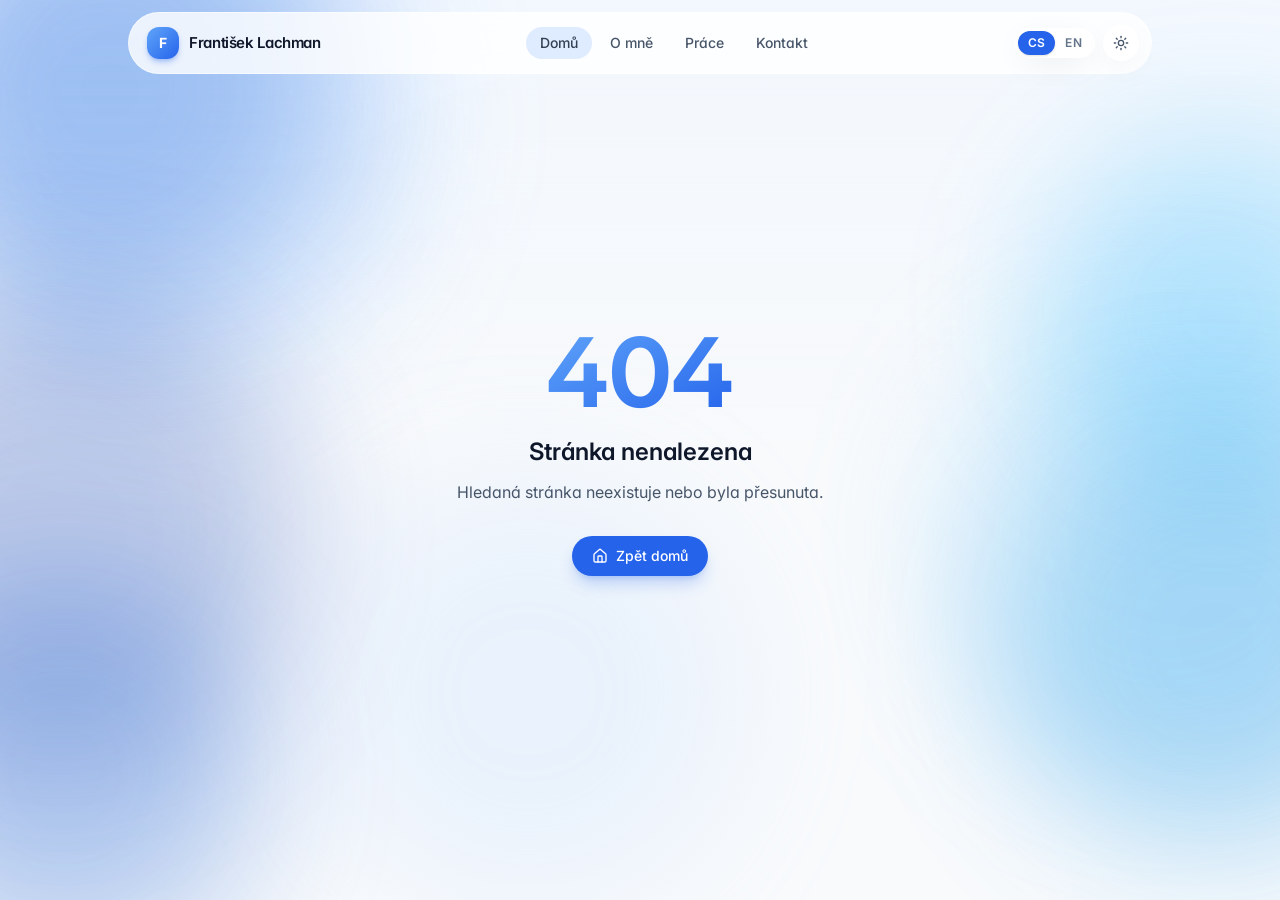
==== commit 34b173ce: "fourth" ====
--- a/index.html
+++ b/index.html
@@ -10,7 +10,7 @@
 
   <meta name="robots" content="index, follow" />
 
-  <link rel="icon" type="image/svg+xml" href="/favicon.svg" />
+  <link rel="icon" type="image/svg+xml" href="favicon.svg" />
 
   <title>František Lachman — Web Developer & AI Builder</title>
 
@@ -85,17 +85,274 @@
 
 
 
-  <script
-    type="module"
-    crossorigin
-    src="/assets/site-65a07f151c.js"
-  ></script>
-
-  <link
-    rel="stylesheet"
-    crossorigin
-    href="/assets/index-qNwrKH0D.css"
-  />
+  <script type="module">
+(function(){const t=document.createElement("link").relList;if(t&&t.supports&&t.supports("modulepreload"))return;for(const l of document.querySelectorAll('link[rel="modulepreload"]'))r(l);new MutationObserver(l=>{for(const o of l)if(o.type==="childList")for(const i of o.addedNodes)i.tagName==="LINK"&&i.rel==="modulepreload"&&r(i)}).observe(document,{childList:!0,subtree:!0});function n(l){const o={};return l.integrity&&(o.integrity=l.integrity),l.referrerPolicy&&(o.referrerPolicy=l.referrerPolicy),l.crossOrigin==="use-credentials"?o.credentials="include":l.crossOrigin==="anonymous"?o.credentials="omit":o.credentials="same-origin",o}function r(l){if(l.ep)return;l.ep=!0;const o=n(l);fetch(l.href,o)}})();var ha={exports:{}},ul={},ga={exports:{}},T={};/**
+ * @license React
+ * react.production.min.js
+ *
+ * Copyright (c) Facebook, Inc. and its affiliates.
+ *
+ * This source code is licensed under the MIT license found in the
+ * LICENSE file in the root directory of this source tree.
+ */var tr=Symbol.for("react.element"),Yc=Symbol.for("react.portal"),Zc=Symbol.for("react.fragment"),Xc=Symbol.for("react.strict_mode"),Gc=Symbol.for("react.profiler"),qc=Symbol.for("react.provider"),Jc=Symbol.for("react.context"),ed=Symbol.for("react.forward_ref"),td=Symbol.for("react.suspense"),nd=Symbol.for("react.memo"),rd=Symbol.for("react.lazy"),qi=Symbol.iterator;function ld(e){return e===null||typeof e!="object"?null:(e=qi&&e[qi]||e["@@iterator"],typeof e=="function"?e:null)}var va={isMounted:function(){return!1},enqueueForceUpdate:function(){},enqueueReplaceState:function(){},enqueueSetState:function(){}},ya=Object.assign,xa={};function fn(e,t,n){this.props=e,this.context=t,this.refs=xa,this.updater=n||va}fn.prototype.isReactComponent={};fn.prototype.setState=function(e,t){if(typeof e!="object"&&typeof e!="function"&&e!=null)throw Error("setState(...): takes an object of state variables to update or a function which returns an object of state variables.");this.updater.enqueueSetState(this,e,t,"setState")};fn.prototype.forceUpdate=function(e){this.updater.enqueueForceUpdate(this,e,"forceUpdate")};function ka(){}ka.prototype=fn.prototype;function Jo(e,t,n){this.props=e,this.context=t,this.refs=xa,this.updater=n||va}var ei=Jo.prototype=new ka;ei.constructor=Jo;ya(ei,fn.prototype);ei.isPureReactComponent=!0;var Ji=Array.isArray,wa=Object.prototype.hasOwnProperty,ti={current:null},ja={key:!0,ref:!0,__self:!0,__source:!0};function Sa(e,t,n){var r,l={},o=null,i=null;if(t!=null)for(r in t.ref!==void 0&&(i=t.ref),t.key!==void 0&&(o=""+t.key),t)wa.call(t,r)&&!ja.hasOwnProperty(r)&&(l[r]=t[r]);var a=arguments.length-2;if(a===1)l.children=n;else if(1<a){for(var u=Array(a),c=0;c<a;c++)u[c]=arguments[c+2];l.children=u}if(e&&e.defaultProps)for(r in a=e.defaultProps,a)l[r]===void 0&&(l[r]=a[r]);return{$$typeof:tr,type:e,key:o,ref:i,props:l,_owner:ti.current}}function od(e,t){return{$$typeof:tr,type:e.type,key:t,ref:e.ref,props:e.props,_owner:e._owner}}function ni(e){return typeof e=="object"&&e!==null&&e.$$typeof===tr}function id(e){var t={"=":"=0",":":"=2"};return"$"+e.replace(/[=:]/g,function(n){return t[n]})}var es=/\/+/g;function zl(e,t){return typeof e=="object"&&e!==null&&e.key!=null?id(""+e.key):t.toString(36)}function Cr(e,t,n,r,l){var o=typeof e;(o==="undefined"||o==="boolean")&&(e=null);var i=!1;if(e===null)i=!0;else switch(o){case"string":case"number":i=!0;break;case"object":switch(e.$$typeof){case tr:case Yc:i=!0}}if(i)return i=e,l=l(i),e=r===""?"."+zl(i,0):r,Ji(l)?(n="",e!=null&&(n=e.replace(es,"$&/")+"/"),Cr(l,t,n,"",function(c){return c})):l!=null&&(ni(l)&&(l=od(l,n+(!l.key||i&&i.key===l.key?"":(""+l.key).replace(es,"$&/")+"/")+e)),t.push(l)),1;if(i=0,r=r===""?".":r+":",Ji(e))for(var a=0;a<e.length;a++){o=e[a];var u=r+zl(o,a);i+=Cr(o,t,n,u,l)}else if(u=ld(e),typeof u=="function")for(e=u.call(e),a=0;!(o=e.next()).done;)o=o.value,u=r+zl(o,a++),i+=Cr(o,t,n,u,l);else if(o==="object")throw t=String(e),Error("Objects are not valid as a React child (found: "+(t==="[object Object]"?"object with keys {"+Object.keys(e).join(", ")+"}":t)+"). If you meant to render a collection of children, use an array instead.");return i}function ar(e,t,n){if(e==null)return e;var r=[],l=0;return Cr(e,r,"","",function(o){return t.call(n,o,l++)}),r}function sd(e){if(e._status===-1){var t=e._result;t=t(),t.then(function(n){(e._status===0||e._status===-1)&&(e._status=1,e._result=n)},function(n){(e._status===0||e._status===-1)&&(e._status=2,e._result=n)}),e._status===-1&&(e._status=0,e._result=t)}if(e._status===1)return e._result.default;throw e._result}var ce={current:null},Er={transition:null},ad={ReactCurrentDispatcher:ce,ReactCurrentBatchConfig:Er,ReactCurrentOwner:ti};function Na(){throw Error("act(...) is not supported in production builds of React.")}T.Children={map:ar,forEach:function(e,t,n){ar(e,function(){t.apply(this,arguments)},n)},count:function(e){var t=0;return ar(e,function(){t++}),t},toArray:function(e){return ar(e,function(t){return t})||[]},only:function(e){if(!ni(e))throw Error("React.Children.only expected to receive a single React element child.");return e}};T.Component=fn;T.Fragment=Zc;T.Profiler=Gc;T.PureComponent=Jo;T.StrictMode=Xc;T.Suspense=td;T.__SECRET_INTERNALS_DO_NOT_USE_OR_YOU_WILL_BE_FIRED=ad;T.act=Na;T.cloneElement=function(e,t,n){if(e==null)throw Error("React.cloneElement(...): The argument must be a React element, but you passed "+e+".");var r=ya({},e.props),l=e.key,o=e.ref,i=e._owner;if(t!=null){if(t.ref!==void 0&&(o=t.ref,i=ti.current),t.key!==void 0&&(l=""+t.key),e.type&&e.type.defaultProps)var a=e.type.defaultProps;for(u in t)wa.call(t,u)&&!ja.hasOwnProperty(u)&&(r[u]=t[u]===void 0&&a!==void 0?a[u]:t[u])}var u=arguments.length-2;if(u===1)r.children=n;else if(1<u){a=Array(u);for(var c=0;c<u;c++)a[c]=arguments[c+2];r.children=a}return{$$typeof:tr,type:e.type,key:l,ref:o,props:r,_owner:i}};T.createContext=function(e){return e={$$typeof:Jc,_currentValue:e,_currentValue2:e,_threadCount:0,Provider:null,Consumer:null,_defaultValue:null,_globalName:null},e.Provider={$$typeof:qc,_context:e},e.Consumer=e};T.createElement=Sa;T.createFactory=function(e){var t=Sa.bind(null,e);return t.type=e,t};T.createRef=function(){return{current:null}};T.forwardRef=function(e){return{$$typeof:ed,render:e}};T.isValidElement=ni;T.lazy=function(e){return{$$typeof:rd,_payload:{_status:-1,_result:e},_init:sd}};T.memo=function(e,t){return{$$typeof:nd,type:e,compare:t===void 0?null:t}};T.startTransition=function(e){var t=Er.transition;Er.transition={};try{e()}finally{Er.transition=t}};T.unstable_act=Na;T.useCallback=function(e,t){return ce.current.useCallback(e,t)};T.useContext=function(e){return ce.current.useContext(e)};T.useDebugValue=function(){};T.useDeferredValue=function(e){return ce.current.useDeferredValue(e)};T.useEffect=function(e,t){return ce.current.useEffect(e,t)};T.useId=function(){return ce.current.useId()};T.useImperativeHandle=function(e,t,n){return ce.current.useImperativeHandle(e,t,n)};T.useInsertionEffect=function(e,t){return ce.current.useInsertionEffect(e,t)};T.useLayoutEffect=function(e,t){return ce.current.useLayoutEffect(e,t)};T.useMemo=function(e,t){return ce.current.useMemo(e,t)};T.useReducer=function(e,t,n){return ce.current.useReducer(e,t,n)};T.useRef=function(e){return ce.current.useRef(e)};T.useState=function(e){return ce.current.useState(e)};T.useSyncExternalStore=function(e,t,n){return ce.current.useSyncExternalStore(e,t,n)};T.useTransition=function(){return ce.current.useTransition()};T.version="18.3.1";ga.exports=T;var j=ga.exports;/**
+ * @license React
+ * react-jsx-runtime.production.min.js
+ *
+ * Copyright (c) Facebook, Inc. and its affiliates.
+ *
+ * This source code is licensed under the MIT license found in the
+ * LICENSE file in the root directory of this source tree.
+ */var ud=j,cd=Symbol.for("react.element"),dd=Symbol.for("react.fragment"),fd=Object.prototype.hasOwnProperty,pd=ud.__SECRET_INTERNALS_DO_NOT_USE_OR_YOU_WILL_BE_FIRED.ReactCurrentOwner,md={key:!0,ref:!0,__self:!0,__source:!0};function Ca(e,t,n){var r,l={},o=null,i=null;n!==void 0&&(o=""+n),t.key!==void 0&&(o=""+t.key),t.ref!==void 0&&(i=t.ref);for(r in t)fd.call(t,r)&&!md.hasOwnProperty(r)&&(l[r]=t[r]);if(e&&e.defaultProps)for(r in t=e.defaultProps,t)l[r]===void 0&&(l[r]=t[r]);return{$$typeof:cd,type:e,key:o,ref:i,props:l,_owner:pd.current}}ul.Fragment=dd;ul.jsx=Ca;ul.jsxs=Ca;ha.exports=ul;var s=ha.exports,Ea={exports:{}},je={},_a={exports:{}},Pa={};/**
+ * @license React
+ * scheduler.production.min.js
+ *
+ * Copyright (c) Facebook, Inc. and its affiliates.
+ *
+ * This source code is licensed under the MIT license found in the
+ * LICENSE file in the root directory of this source tree.
+ */(function(e){function t(C,z){var M=C.length;C.push(z);e:for(;0<M;){var Q=M-1>>>1,q=C[Q];if(0<l(q,z))C[Q]=z,C[M]=q,M=Q;else break e}}function n(C){return C.length===0?null:C[0]}function r(C){if(C.length===0)return null;var z=C[0],M=C.pop();if(M!==z){C[0]=M;e:for(var Q=0,q=C.length,ir=q>>>1;Q<ir;){var jt=2*(Q+1)-1,Pl=C[jt],St=jt+1,sr=C[St];if(0>l(Pl,M))St<q&&0>l(sr,Pl)?(C[Q]=sr,C[St]=M,Q=St):(C[Q]=Pl,C[jt]=M,Q=jt);else if(St<q&&0>l(sr,M))C[Q]=sr,C[St]=M,Q=St;else break e}}return z}function l(C,z){var M=C.sortIndex-z.sortIndex;return M!==0?M:C.id-z.id}if(typeof performance=="object"&&typeof performance.now=="function"){var o=performance;e.unstable_now=function(){return o.now()}}else{var i=Date,a=i.now();e.unstable_now=function(){return i.now()-a}}var u=[],c=[],m=1,f=null,g=3,y=!1,v=!1,w=!1,R=typeof setTimeout=="function"?setTimeout:null,p=typeof clearTimeout=="function"?clearTimeout:null,d=typeof setImmediate<"u"?setImmediate:null;typeof navigator<"u"&&navigator.scheduling!==void 0&&navigator.scheduling.isInputPending!==void 0&&navigator.scheduling.isInputPending.bind(navigator.scheduling);function h(C){for(var z=n(c);z!==null;){if(z.callback===null)r(c);else if(z.startTime<=C)r(c),z.sortIndex=z.expirationTime,t(u,z);else break;z=n(c)}}function x(C){if(w=!1,h(C),!v)if(n(u)!==null)v=!0,El(N);else{var z=n(c);z!==null&&_l(x,z.startTime-C)}}function N(C,z){v=!1,w&&(w=!1,p(P),P=-1),y=!0;var M=g;try{for(h(z),f=n(u);f!==null&&(!(f.expirationTime>z)||C&&!Me());){var Q=f.callback;if(typeof Q=="function"){f.callback=null,g=f.priorityLevel;var q=Q(f.expirationTime<=z);z=e.unstable_now(),typeof q=="function"?f.callback=q:f===n(u)&&r(u),h(z)}else r(u);f=n(u)}if(f!==null)var ir=!0;else{var jt=n(c);jt!==null&&_l(x,jt.startTime-z),ir=!1}return ir}finally{f=null,g=M,y=!1}}var E=!1,_=null,P=-1,W=5,I=-1;function Me(){return!(e.unstable_now()-I<W)}function hn(){if(_!==null){var C=e.unstable_now();I=C;var z=!0;try{z=_(!0,C)}finally{z?gn():(E=!1,_=null)}}else E=!1}var gn;if(typeof d=="function")gn=function(){d(hn)};else if(typeof MessageChannel<"u"){var Gi=new MessageChannel,Kc=Gi.port2;Gi.port1.onmessage=hn,gn=function(){Kc.postMessage(null)}}else gn=function(){R(hn,0)};function El(C){_=C,E||(E=!0,gn())}function _l(C,z){P=R(function(){C(e.unstable_now())},z)}e.unstable_IdlePriority=5,e.unstable_ImmediatePriority=1,e.unstable_LowPriority=4,e.unstable_NormalPriority=3,e.unstable_Profiling=null,e.unstable_UserBlockingPriority=2,e.unstable_cancelCallback=function(C){C.callback=null},e.unstable_continueExecution=function(){v||y||(v=!0,El(N))},e.unstable_forceFrameRate=function(C){0>C||125<C?console.error("forceFrameRate takes a positive int between 0 and 125, forcing frame rates higher than 125 fps is not supported"):W=0<C?Math.floor(1e3/C):5},e.unstable_getCurrentPriorityLevel=function(){return g},e.unstable_getFirstCallbackNode=function(){return n(u)},e.unstable_next=function(C){switch(g){case 1:case 2:case 3:var z=3;break;default:z=g}var M=g;g=z;try{return C()}finally{g=M}},e.unstable_pauseExecution=function(){},e.unstable_requestPaint=function(){},e.unstable_runWithPriority=function(C,z){switch(C){case 1:case 2:case 3:case 4:case 5:break;default:C=3}var M=g;g=C;try{return z()}finally{g=M}},e.unstable_scheduleCallback=function(C,z,M){var Q=e.unstable_now();switch(typeof M=="object"&&M!==null?(M=M.delay,M=typeof M=="number"&&0<M?Q+M:Q):M=Q,C){case 1:var q=-1;break;case 2:q=250;break;case 5:q=1073741823;break;case 4:q=1e4;break;default:q=5e3}return q=M+q,C={id:m++,callback:z,priorityLevel:C,startTime:M,expirationTime:q,sortIndex:-1},M>Q?(C.sortIndex=M,t(c,C),n(u)===null&&C===n(c)&&(w?(p(P),P=-1):w=!0,_l(x,M-Q))):(C.sortIndex=q,t(u,C),v||y||(v=!0,El(N))),C},e.unstable_shouldYield=Me,e.unstable_wrapCallback=function(C){var z=g;return function(){var M=g;g=z;try{return C.apply(this,arguments)}finally{g=M}}}})(Pa);_a.exports=Pa;var hd=_a.exports;/**
+ * @license React
+ * react-dom.production.min.js
+ *
+ * Copyright (c) Facebook, Inc. and its affiliates.
+ *
+ * This source code is licensed under the MIT license found in the
+ * LICENSE file in the root directory of this source tree.
+ */var gd=j,we=hd;function k(e){for(var t="https://reactjs.org/docs/error-decoder.html?invariant="+e,n=1;n<arguments.length;n++)t+="&args[]="+encodeURIComponent(arguments[n]);return"Minified React error #"+e+"; visit "+t+" for the full message or use the non-minified dev environment for full errors and additional helpful warnings."}var za=new Set,Fn={};function Dt(e,t){ln(e,t),ln(e+"Capture",t)}function ln(e,t){for(Fn[e]=t,e=0;e<t.length;e++)za.add(t[e])}var Xe=!(typeof window>"u"||typeof window.document>"u"||typeof window.document.createElement>"u"),oo=Object.prototype.hasOwnProperty,vd=/^[:A-Z_a-z\u00C0-\u00D6\u00D8-\u00F6\u00F8-\u02FF\u0370-\u037D\u037F-\u1FFF\u200C-\u200D\u2070-\u218F\u2C00-\u2FEF\u3001-\uD7FF\uF900-\uFDCF\uFDF0-\uFFFD][:A-Z_a-z\u00C0-\u00D6\u00D8-\u00F6\u00F8-\u02FF\u0370-\u037D\u037F-\u1FFF\u200C-\u200D\u2070-\u218F\u2C00-\u2FEF\u3001-\uD7FF\uF900-\uFDCF\uFDF0-\uFFFD\-.0-9\u00B7\u0300-\u036F\u203F-\u2040]*$/,ts={},ns={};function yd(e){return oo.call(ns,e)?!0:oo.call(ts,e)?!1:vd.test(e)?ns[e]=!0:(ts[e]=!0,!1)}function xd(e,t,n,r){if(n!==null&&n.type===0)return!1;switch(typeof t){case"function":case"symbol":return!0;case"boolean":return r?!1:n!==null?!n.acceptsBooleans:(e=e.toLowerCase().slice(0,5),e!=="data-"&&e!=="aria-");default:return!1}}function kd(e,t,n,r){if(t===null||typeof t>"u"||xd(e,t,n,r))return!0;if(r)return!1;if(n!==null)switch(n.type){case 3:return!t;case 4:return t===!1;case 5:return isNaN(t);case 6:return isNaN(t)||1>t}return!1}function de(e,t,n,r,l,o,i){this.acceptsBooleans=t===2||t===3||t===4,this.attributeName=r,this.attributeNamespace=l,this.mustUseProperty=n,this.propertyName=e,this.type=t,this.sanitizeURL=o,this.removeEmptyString=i}var re={};"children dangerouslySetInnerHTML defaultValue defaultChecked innerHTML suppressContentEditableWarning suppressHydrationWarning style".split(" ").forEach(function(e){re[e]=new de(e,0,!1,e,null,!1,!1)});[["acceptCharset","accept-charset"],["className","class"],["htmlFor","for"],["httpEquiv","http-equiv"]].forEach(function(e){var t=e[0];re[t]=new de(t,1,!1,e[1],null,!1,!1)});["contentEditable","draggable","spellCheck","value"].forEach(function(e){re[e]=new de(e,2,!1,e.toLowerCase(),null,!1,!1)});["autoReverse","externalResourcesRequired","focusable","preserveAlpha"].forEach(function(e){re[e]=new de(e,2,!1,e,null,!1,!1)});"allowFullScreen async autoFocus autoPlay controls default defer disabled disablePictureInPicture disableRemotePlayback formNoValidate hidden loop noModule noValidate open playsInline readOnly required reversed scoped seamless itemScope".split(" ").forEach(function(e){re[e]=new de(e,3,!1,e.toLowerCase(),null,!1,!1)});["checked","multiple","muted","selected"].forEach(function(e){re[e]=new de(e,3,!0,e,null,!1,!1)});["capture","download"].forEach(function(e){re[e]=new de(e,4,!1,e,null,!1,!1)});["cols","rows","size","span"].forEach(function(e){re[e]=new de(e,6,!1,e,null,!1,!1)});["rowSpan","start"].forEach(function(e){re[e]=new de(e,5,!1,e.toLowerCase(),null,!1,!1)});var ri=/[\-:]([a-z])/g;function li(e){return e[1].toUpperCase()}"accent-height alignment-baseline arabic-form baseline-shift cap-height clip-path clip-rule color-interpolation color-interpolation-filters color-profile color-rendering dominant-baseline enable-background fill-opacity fill-rule flood-color flood-opacity font-family font-size font-size-adjust font-stretch font-style font-variant font-weight glyph-name glyph-orientation-horizontal glyph-orientation-vertical horiz-adv-x horiz-origin-x image-rendering letter-spacing lighting-color marker-end marker-mid marker-start overline-position overline-thickness paint-order panose-1 pointer-events rendering-intent shape-rendering stop-color stop-opacity strikethrough-position strikethrough-thickness stroke-dasharray stroke-dashoffset stroke-linecap stroke-linejoin stroke-miterlimit stroke-opacity stroke-width text-anchor text-decoration text-rendering underline-position underline-thickness unicode-bidi unicode-range units-per-em v-alphabetic v-hanging v-ideographic v-mathematical vector-effect vert-adv-y vert-origin-x vert-origin-y word-spacing writing-mode xmlns:xlink x-height".split(" ").forEach(function(e){var t=e.replace(ri,li);re[t]=new de(t,1,!1,e,null,!1,!1)});"xlink:actuate xlink:arcrole xlink:role xlink:show xlink:title xlink:type".split(" ").forEach(function(e){var t=e.replace(ri,li);re[t]=new de(t,1,!1,e,"http://www.w3.org/1999/xlink",!1,!1)});["xml:base","xml:lang","xml:space"].forEach(function(e){var t=e.replace(ri,li);re[t]=new de(t,1,!1,e,"http://www.w3.org/XML/1998/namespace",!1,!1)});["tabIndex","crossOrigin"].forEach(function(e){re[e]=new de(e,1,!1,e.toLowerCase(),null,!1,!1)});re.xlinkHref=new de("xlinkHref",1,!1,"xlink:href","http://www.w3.org/1999/xlink",!0,!1);["src","href","action","formAction"].forEach(function(e){re[e]=new de(e,1,!1,e.toLowerCase(),null,!0,!0)});function oi(e,t,n,r){var l=re.hasOwnProperty(t)?re[t]:null;(l!==null?l.type!==0:r||!(2<t.length)||t[0]!=="o"&&t[0]!=="O"||t[1]!=="n"&&t[1]!=="N")&&(kd(t,n,l,r)&&(n=null),r||l===null?yd(t)&&(n===null?e.removeAttribute(t):e.setAttribute(t,""+n)):l.mustUseProperty?e[l.propertyName]=n===null?l.type===3?!1:"":n:(t=l.attributeName,r=l.attributeNamespace,n===null?e.removeAttribute(t):(l=l.type,n=l===3||l===4&&n===!0?"":""+n,r?e.setAttributeNS(r,t,n):e.setAttribute(t,n))))}var et=gd.__SECRET_INTERNALS_DO_NOT_USE_OR_YOU_WILL_BE_FIRED,ur=Symbol.for("react.element"),bt=Symbol.for("react.portal"),Ut=Symbol.for("react.fragment"),ii=Symbol.for("react.strict_mode"),io=Symbol.for("react.profiler"),La=Symbol.for("react.provider"),Ma=Symbol.for("react.context"),si=Symbol.for("react.forward_ref"),so=Symbol.for("react.suspense"),ao=Symbol.for("react.suspense_list"),ai=Symbol.for("react.memo"),nt=Symbol.for("react.lazy"),Ta=Symbol.for("react.offscreen"),rs=Symbol.iterator;function vn(e){return e===null||typeof e!="object"?null:(e=rs&&e[rs]||e["@@iterator"],typeof e=="function"?e:null)}var V=Object.assign,Ll;function Cn(e){if(Ll===void 0)try{throw Error()}catch(n){var t=n.stack.trim().match(/\n( *(at )?)/);Ll=t&&t[1]||""}return`
+`+Ll+e}var Ml=!1;function Tl(e,t){if(!e||Ml)return"";Ml=!0;var n=Error.prepareStackTrace;Error.prepareStackTrace=void 0;try{if(t)if(t=function(){throw Error()},Object.defineProperty(t.prototype,"props",{set:function(){throw Error()}}),typeof Reflect=="object"&&Reflect.construct){try{Reflect.construct(t,[])}catch(c){var r=c}Reflect.construct(e,[],t)}else{try{t.call()}catch(c){r=c}e.call(t.prototype)}else{try{throw Error()}catch(c){r=c}e()}}catch(c){if(c&&r&&typeof c.stack=="string"){for(var l=c.stack.split(`
+`),o=r.stack.split(`
+`),i=l.length-1,a=o.length-1;1<=i&&0<=a&&l[i]!==o[a];)a--;for(;1<=i&&0<=a;i--,a--)if(l[i]!==o[a]){if(i!==1||a!==1)do if(i--,a--,0>a||l[i]!==o[a]){var u=`
+`+l[i].replace(" at new "," at ");return e.displayName&&u.includes("<anonymous>")&&(u=u.replace("<anonymous>",e.displayName)),u}while(1<=i&&0<=a);break}}}finally{Ml=!1,Error.prepareStackTrace=n}return(e=e?e.displayName||e.name:"")?Cn(e):""}function wd(e){switch(e.tag){case 5:return Cn(e.type);case 16:return Cn("Lazy");case 13:return Cn("Suspense");case 19:return Cn("SuspenseList");case 0:case 2:case 15:return e=Tl(e.type,!1),e;case 11:return e=Tl(e.type.render,!1),e;case 1:return e=Tl(e.type,!0),e;default:return""}}function uo(e){if(e==null)return null;if(typeof e=="function")return e.displayName||e.name||null;if(typeof e=="string")return e;switch(e){case Ut:return"Fragment";case bt:return"Portal";case io:return"Profiler";case ii:return"StrictMode";case so:return"Suspense";case ao:return"SuspenseList"}if(typeof e=="object")switch(e.$$typeof){case Ma:return(e.displayName||"Context")+".Consumer";case La:return(e._context.displayName||"Context")+".Provider";case si:var t=e.render;return e=e.displayName,e||(e=t.displayName||t.name||"",e=e!==""?"ForwardRef("+e+")":"ForwardRef"),e;case ai:return t=e.displayName||null,t!==null?t:uo(e.type)||"Memo";case nt:t=e._payload,e=e._init;try{return uo(e(t))}catch{}}return null}function jd(e){var t=e.type;switch(e.tag){case 24:return"Cache";case 9:return(t.displayName||"Context")+".Consumer";case 10:return(t._context.displayName||"Context")+".Provider";case 18:return"DehydratedFragment";case 11:return e=t.render,e=e.displayName||e.name||"",t.displayName||(e!==""?"ForwardRef("+e+")":"ForwardRef");case 7:return"Fragment";case 5:return t;case 4:return"Portal";case 3:return"Root";case 6:return"Text";case 16:return uo(t);case 8:return t===ii?"StrictMode":"Mode";case 22:return"Offscreen";case 12:return"Profiler";case 21:return"Scope";case 13:return"Suspense";case 19:return"SuspenseList";case 25:return"TracingMarker";case 1:case 0:case 17:case 2:case 14:case 15:if(typeof t=="function")return t.displayName||t.name||null;if(typeof t=="string")return t}return null}function vt(e){switch(typeof e){case"boolean":case"number":case"string":case"undefined":return e;case"object":return e;default:return""}}function Ia(e){var t=e.type;return(e=e.nodeName)&&e.toLowerCase()==="input"&&(t==="checkbox"||t==="radio")}function Sd(e){var t=Ia(e)?"checked":"value",n=Object.getOwnPropertyDescriptor(e.constructor.prototype,t),r=""+e[t];if(!e.hasOwnProperty(t)&&typeof n<"u"&&typeof n.get=="function"&&typeof n.set=="function"){var l=n.get,o=n.set;return Object.defineProperty(e,t,{configurable:!0,get:function(){return l.call(this)},set:function(i){r=""+i,o.call(this,i)}}),Object.defineProperty(e,t,{enumerable:n.enumerable}),{getValue:function(){return r},setValue:function(i){r=""+i},stopTracking:function(){e._valueTracker=null,delete e[t]}}}}function cr(e){e._valueTracker||(e._valueTracker=Sd(e))}function Ra(e){if(!e)return!1;var t=e._valueTracker;if(!t)return!0;var n=t.getValue(),r="";return e&&(r=Ia(e)?e.checked?"true":"false":e.value),e=r,e!==n?(t.setValue(e),!0):!1}function Fr(e){if(e=e||(typeof document<"u"?document:void 0),typeof e>"u")return null;try{return e.activeElement||e.body}catch{return e.body}}function co(e,t){var n=t.checked;return V({},t,{defaultChecked:void 0,defaultValue:void 0,value:void 0,checked:n??e._wrapperState.initialChecked})}function ls(e,t){var n=t.defaultValue==null?"":t.defaultValue,r=t.checked!=null?t.checked:t.defaultChecked;n=vt(t.value!=null?t.value:n),e._wrapperState={initialChecked:r,initialValue:n,controlled:t.type==="checkbox"||t.type==="radio"?t.checked!=null:t.value!=null}}function Oa(e,t){t=t.checked,t!=null&&oi(e,"checked",t,!1)}function fo(e,t){Oa(e,t);var n=vt(t.value),r=t.type;if(n!=null)r==="number"?(n===0&&e.value===""||e.value!=n)&&(e.value=""+n):e.value!==""+n&&(e.value=""+n);else if(r==="submit"||r==="reset"){e.removeAttribute("value");return}t.hasOwnProperty("value")?po(e,t.type,n):t.hasOwnProperty("defaultValue")&&po(e,t.type,vt(t.defaultValue)),t.checked==null&&t.defaultChecked!=null&&(e.defaultChecked=!!t.defaultChecked)}function os(e,t,n){if(t.hasOwnProperty("value")||t.hasOwnProperty("defaultValue")){var r=t.type;if(!(r!=="submit"&&r!=="reset"||t.value!==void 0&&t.value!==null))return;t=""+e._wrapperState.initialValue,n||t===e.value||(e.value=t),e.defaultValue=t}n=e.name,n!==""&&(e.name=""),e.defaultChecked=!!e._wrapperState.initialChecked,n!==""&&(e.name=n)}function po(e,t,n){(t!=="number"||Fr(e.ownerDocument)!==e)&&(n==null?e.defaultValue=""+e._wrapperState.initialValue:e.defaultValue!==""+n&&(e.defaultValue=""+n))}var En=Array.isArray;function qt(e,t,n,r){if(e=e.options,t){t={};for(var l=0;l<n.length;l++)t["$"+n[l]]=!0;for(n=0;n<e.length;n++)l=t.hasOwnProperty("$"+e[n].value),e[n].selected!==l&&(e[n].selected=l),l&&r&&(e[n].defaultSelected=!0)}else{for(n=""+vt(n),t=null,l=0;l<e.length;l++){if(e[l].value===n){e[l].selected=!0,r&&(e[l].defaultSelected=!0);return}t!==null||e[l].disabled||(t=e[l])}t!==null&&(t.selected=!0)}}function mo(e,t){if(t.dangerouslySetInnerHTML!=null)throw Error(k(91));return V({},t,{value:void 0,defaultValue:void 0,children:""+e._wrapperState.initialValue})}function is(e,t){var n=t.value;if(n==null){if(n=t.children,t=t.defaultValue,n!=null){if(t!=null)throw Error(k(92));if(En(n)){if(1<n.length)throw Error(k(93));n=n[0]}t=n}t==null&&(t=""),n=t}e._wrapperState={initialValue:vt(n)}}function Da(e,t){var n=vt(t.value),r=vt(t.defaultValue);n!=null&&(n=""+n,n!==e.value&&(e.value=n),t.defaultValue==null&&e.defaultValue!==n&&(e.defaultValue=n)),r!=null&&(e.defaultValue=""+r)}function ss(e){var t=e.textContent;t===e._wrapperState.initialValue&&t!==""&&t!==null&&(e.value=t)}function Aa(e){switch(e){case"svg":return"http://www.w3.org/2000/svg";case"math":return"http://www.w3.org/1998/Math/MathML";default:return"http://www.w3.org/1999/xhtml"}}function ho(e,t){return e==null||e==="http://www.w3.org/1999/xhtml"?Aa(t):e==="http://www.w3.org/2000/svg"&&t==="foreignObject"?"http://www.w3.org/1999/xhtml":e}var dr,Fa=function(e){return typeof MSApp<"u"&&MSApp.execUnsafeLocalFunction?function(t,n,r,l){MSApp.execUnsafeLocalFunction(function(){return e(t,n,r,l)})}:e}(function(e,t){if(e.namespaceURI!=="http://www.w3.org/2000/svg"||"innerHTML"in e)e.innerHTML=t;else{for(dr=dr||document.createElement("div"),dr.innerHTML="<svg>"+t.valueOf().toString()+"</svg>",t=dr.firstChild;e.firstChild;)e.removeChild(e.firstChild);for(;t.firstChild;)e.appendChild(t.firstChild)}});function $n(e,t){if(t){var n=e.firstChild;if(n&&n===e.lastChild&&n.nodeType===3){n.nodeValue=t;return}}e.textContent=t}var zn={animationIterationCount:!0,aspectRatio:!0,borderImageOutset:!0,borderImageSlice:!0,borderImageWidth:!0,boxFlex:!0,boxFlexGroup:!0,boxOrdinalGroup:!0,columnCount:!0,columns:!0,flex:!0,flexGrow:!0,flexPositive:!0,flexShrink:!0,flexNegative:!0,flexOrder:!0,gridArea:!0,gridRow:!0,gridRowEnd:!0,gridRowSpan:!0,gridRowStart:!0,gridColumn:!0,gridColumnEnd:!0,gridColumnSpan:!0,gridColumnStart:!0,fontWeight:!0,lineClamp:!0,lineHeight:!0,opacity:!0,order:!0,orphans:!0,tabSize:!0,widows:!0,zIndex:!0,zoom:!0,fillOpacity:!0,floodOpacity:!0,stopOpacity:!0,strokeDasharray:!0,strokeDashoffset:!0,strokeMiterlimit:!0,strokeOpacity:!0,strokeWidth:!0},Nd=["Webkit","ms","Moz","O"];Object.keys(zn).forEach(function(e){Nd.forEach(function(t){t=t+e.charAt(0).toUpperCase()+e.substring(1),zn[t]=zn[e]})});function $a(e,t,n){return t==null||typeof t=="boolean"||t===""?"":n||typeof t!="number"||t===0||zn.hasOwnProperty(e)&&zn[e]?(""+t).trim():t+"px"}function ba(e,t){e=e.style;for(var n in t)if(t.hasOwnProperty(n)){var r=n.indexOf("--")===0,l=$a(n,t[n],r);n==="float"&&(n="cssFloat"),r?e.setProperty(n,l):e[n]=l}}var Cd=V({menuitem:!0},{area:!0,base:!0,br:!0,col:!0,embed:!0,hr:!0,img:!0,input:!0,keygen:!0,link:!0,meta:!0,param:!0,source:!0,track:!0,wbr:!0});function go(e,t){if(t){if(Cd[e]&&(t.children!=null||t.dangerouslySetInnerHTML!=null))throw Error(k(137,e));if(t.dangerouslySetInnerHTML!=null){if(t.children!=null)throw Error(k(60));if(typeof t.dangerouslySetInnerHTML!="object"||!("__html"in t.dangerouslySetInnerHTML))throw Error(k(61))}if(t.style!=null&&typeof t.style!="object")throw Error(k(62))}}function vo(e,t){if(e.indexOf("-")===-1)return typeof t.is=="string";switch(e){case"annotation-xml":case"color-profile":case"font-face":case"font-face-src":case"font-face-uri":case"font-face-format":case"font-face-name":case"missing-glyph":return!1;default:return!0}}var yo=null;function ui(e){return e=e.target||e.srcElement||window,e.correspondingUseElement&&(e=e.correspondingUseElement),e.nodeType===3?e.parentNode:e}var xo=null,Jt=null,en=null;function as(e){if(e=lr(e)){if(typeof xo!="function")throw Error(k(280));var t=e.stateNode;t&&(t=ml(t),xo(e.stateNode,e.type,t))}}function Ua(e){Jt?en?en.push(e):en=[e]:Jt=e}function Ba(){if(Jt){var e=Jt,t=en;if(en=Jt=null,as(e),t)for(e=0;e<t.length;e++)as(t[e])}}function Va(e,t){return e(t)}function Ha(){}var Il=!1;function Wa(e,t,n){if(Il)return e(t,n);Il=!0;try{return Va(e,t,n)}finally{Il=!1,(Jt!==null||en!==null)&&(Ha(),Ba())}}function bn(e,t){var n=e.stateNode;if(n===null)return null;var r=ml(n);if(r===null)return null;n=r[t];e:switch(t){case"onClick":case"onClickCapture":case"onDoubleClick":case"onDoubleClickCapture":case"onMouseDown":case"onMouseDownCapture":case"onMouseMove":case"onMouseMoveCapture":case"onMouseUp":case"onMouseUpCapture":case"onMouseEnter":(r=!r.disabled)||(e=e.type,r=!(e==="button"||e==="input"||e==="select"||e==="textarea")),e=!r;break e;default:e=!1}if(e)return null;if(n&&typeof n!="function")throw Error(k(231,t,typeof n));return n}var ko=!1;if(Xe)try{var yn={};Object.defineProperty(yn,"passive",{get:function(){ko=!0}}),window.addEventListener("test",yn,yn),window.removeEventListener("test",yn,yn)}catch{ko=!1}function Ed(e,t,n,r,l,o,i,a,u){var c=Array.prototype.slice.call(arguments,3);try{t.apply(n,c)}catch(m){this.onError(m)}}var Ln=!1,$r=null,br=!1,wo=null,_d={onError:function(e){Ln=!0,$r=e}};function Pd(e,t,n,r,l,o,i,a,u){Ln=!1,$r=null,Ed.apply(_d,arguments)}function zd(e,t,n,r,l,o,i,a,u){if(Pd.apply(this,arguments),Ln){if(Ln){var c=$r;Ln=!1,$r=null}else throw Error(k(198));br||(br=!0,wo=c)}}function At(e){var t=e,n=e;if(e.alternate)for(;t.return;)t=t.return;else{e=t;do t=e,t.flags&4098&&(n=t.return),e=t.return;while(e)}return t.tag===3?n:null}function Qa(e){if(e.tag===13){var t=e.memoizedState;if(t===null&&(e=e.alternate,e!==null&&(t=e.memoizedState)),t!==null)return t.dehydrated}return null}function us(e){if(At(e)!==e)throw Error(k(188))}function Ld(e){var t=e.alternate;if(!t){if(t=At(e),t===null)throw Error(k(188));return t!==e?null:e}for(var n=e,r=t;;){var l=n.return;if(l===null)break;var o=l.alternate;if(o===null){if(r=l.return,r!==null){n=r;continue}break}if(l.child===o.child){for(o=l.child;o;){if(o===n)return us(l),e;if(o===r)return us(l),t;o=o.sibling}throw Error(k(188))}if(n.return!==r.return)n=l,r=o;else{for(var i=!1,a=l.child;a;){if(a===n){i=!0,n=l,r=o;break}if(a===r){i=!0,r=l,n=o;break}a=a.sibling}if(!i){for(a=o.child;a;){if(a===n){i=!0,n=o,r=l;break}if(a===r){i=!0,r=o,n=l;break}a=a.sibling}if(!i)throw Error(k(189))}}if(n.alternate!==r)throw Error(k(190))}if(n.tag!==3)throw Error(k(188));return n.stateNode.current===n?e:t}function Ka(e){return e=Ld(e),e!==null?Ya(e):null}function Ya(e){if(e.tag===5||e.tag===6)return e;for(e=e.child;e!==null;){var t=Ya(e);if(t!==null)return t;e=e.sibling}return null}var Za=we.unstable_scheduleCallback,cs=we.unstable_cancelCallback,Md=we.unstable_shouldYield,Td=we.unstable_requestPaint,Y=we.unstable_now,Id=we.unstable_getCurrentPriorityLevel,ci=we.unstable_ImmediatePriority,Xa=we.unstable_UserBlockingPriority,Ur=we.unstable_NormalPriority,Rd=we.unstable_LowPriority,Ga=we.unstable_IdlePriority,cl=null,Ve=null;function Od(e){if(Ve&&typeof Ve.onCommitFiberRoot=="function")try{Ve.onCommitFiberRoot(cl,e,void 0,(e.current.flags&128)===128)}catch{}}var Ae=Math.clz32?Math.clz32:Fd,Dd=Math.log,Ad=Math.LN2;function Fd(e){return e>>>=0,e===0?32:31-(Dd(e)/Ad|0)|0}var fr=64,pr=4194304;function _n(e){switch(e&-e){case 1:return 1;case 2:return 2;case 4:return 4;case 8:return 8;case 16:return 16;case 32:return 32;case 64:case 128:case 256:case 512:case 1024:case 2048:case 4096:case 8192:case 16384:case 32768:case 65536:case 131072:case 262144:case 524288:case 1048576:case 2097152:return e&4194240;case 4194304:case 8388608:case 16777216:case 33554432:case 67108864:return e&130023424;case 134217728:return 134217728;case 268435456:return 268435456;case 536870912:return 536870912;case 1073741824:return 1073741824;default:return e}}function Br(e,t){var n=e.pendingLanes;if(n===0)return 0;var r=0,l=e.suspendedLanes,o=e.pingedLanes,i=n&268435455;if(i!==0){var a=i&~l;a!==0?r=_n(a):(o&=i,o!==0&&(r=_n(o)))}else i=n&~l,i!==0?r=_n(i):o!==0&&(r=_n(o));if(r===0)return 0;if(t!==0&&t!==r&&!(t&l)&&(l=r&-r,o=t&-t,l>=o||l===16&&(o&4194240)!==0))return t;if(r&4&&(r|=n&16),t=e.entangledLanes,t!==0)for(e=e.entanglements,t&=r;0<t;)n=31-Ae(t),l=1<<n,r|=e[n],t&=~l;return r}function $d(e,t){switch(e){case 1:case 2:case 4:return t+250;case 8:case 16:case 32:case 64:case 128:case 256:case 512:case 1024:case 2048:case 4096:case 8192:case 16384:case 32768:case 65536:case 131072:case 262144:case 524288:case 1048576:case 2097152:return t+5e3;case 4194304:case 8388608:case 16777216:case 33554432:case 67108864:return-1;case 134217728:case 268435456:case 536870912:case 1073741824:return-1;default:return-1}}function bd(e,t){for(var n=e.suspendedLanes,r=e.pingedLanes,l=e.expirationTimes,o=e.pendingLanes;0<o;){var i=31-Ae(o),a=1<<i,u=l[i];u===-1?(!(a&n)||a&r)&&(l[i]=$d(a,t)):u<=t&&(e.expiredLanes|=a),o&=~a}}function jo(e){return e=e.pendingLanes&-1073741825,e!==0?e:e&1073741824?1073741824:0}function qa(){var e=fr;return fr<<=1,!(fr&4194240)&&(fr=64),e}function Rl(e){for(var t=[],n=0;31>n;n++)t.push(e);return t}function nr(e,t,n){e.pendingLanes|=t,t!==536870912&&(e.suspendedLanes=0,e.pingedLanes=0),e=e.eventTimes,t=31-Ae(t),e[t]=n}function Ud(e,t){var n=e.pendingLanes&~t;e.pendingLanes=t,e.suspendedLanes=0,e.pingedLanes=0,e.expiredLanes&=t,e.mutableReadLanes&=t,e.entangledLanes&=t,t=e.entanglements;var r=e.eventTimes;for(e=e.expirationTimes;0<n;){var l=31-Ae(n),o=1<<l;t[l]=0,r[l]=-1,e[l]=-1,n&=~o}}function di(e,t){var n=e.entangledLanes|=t;for(e=e.entanglements;n;){var r=31-Ae(n),l=1<<r;l&t|e[r]&t&&(e[r]|=t),n&=~l}}var D=0;function Ja(e){return e&=-e,1<e?4<e?e&268435455?16:536870912:4:1}var eu,fi,tu,nu,ru,So=!1,mr=[],ut=null,ct=null,dt=null,Un=new Map,Bn=new Map,lt=[],Bd="mousedown mouseup touchcancel touchend touchstart auxclick dblclick pointercancel pointerdown pointerup dragend dragstart drop compositionend compositionstart keydown keypress keyup input textInput copy cut paste click change contextmenu reset submit".split(" ");function ds(e,t){switch(e){case"focusin":case"focusout":ut=null;break;case"dragenter":case"dragleave":ct=null;break;case"mouseover":case"mouseout":dt=null;break;case"pointerover":case"pointerout":Un.delete(t.pointerId);break;case"gotpointercapture":case"lostpointercapture":Bn.delete(t.pointerId)}}function xn(e,t,n,r,l,o){return e===null||e.nativeEvent!==o?(e={blockedOn:t,domEventName:n,eventSystemFlags:r,nativeEvent:o,targetContainers:[l]},t!==null&&(t=lr(t),t!==null&&fi(t)),e):(e.eventSystemFlags|=r,t=e.targetContainers,l!==null&&t.indexOf(l)===-1&&t.push(l),e)}function Vd(e,t,n,r,l){switch(t){case"focusin":return ut=xn(ut,e,t,n,r,l),!0;case"dragenter":return ct=xn(ct,e,t,n,r,l),!0;case"mouseover":return dt=xn(dt,e,t,n,r,l),!0;case"pointerover":var o=l.pointerId;return Un.set(o,xn(Un.get(o)||null,e,t,n,r,l)),!0;case"gotpointercapture":return o=l.pointerId,Bn.set(o,xn(Bn.get(o)||null,e,t,n,r,l)),!0}return!1}function lu(e){var t=Et(e.target);if(t!==null){var n=At(t);if(n!==null){if(t=n.tag,t===13){if(t=Qa(n),t!==null){e.blockedOn=t,ru(e.priority,function(){tu(n)});return}}else if(t===3&&n.stateNode.current.memoizedState.isDehydrated){e.blockedOn=n.tag===3?n.stateNode.containerInfo:null;return}}}e.blockedOn=null}function _r(e){if(e.blockedOn!==null)return!1;for(var t=e.targetContainers;0<t.length;){var n=No(e.domEventName,e.eventSystemFlags,t[0],e.nativeEvent);if(n===null){n=e.nativeEvent;var r=new n.constructor(n.type,n);yo=r,n.target.dispatchEvent(r),yo=null}else return t=lr(n),t!==null&&fi(t),e.blockedOn=n,!1;t.shift()}return!0}function fs(e,t,n){_r(e)&&n.delete(t)}function Hd(){So=!1,ut!==null&&_r(ut)&&(ut=null),ct!==null&&_r(ct)&&(ct=null),dt!==null&&_r(dt)&&(dt=null),Un.forEach(fs),Bn.forEach(fs)}function kn(e,t){e.blockedOn===t&&(e.blockedOn=null,So||(So=!0,we.unstable_scheduleCallback(we.unstable_NormalPriority,Hd)))}function Vn(e){function t(l){return kn(l,e)}if(0<mr.length){kn(mr[0],e);for(var n=1;n<mr.length;n++){var r=mr[n];r.blockedOn===e&&(r.blockedOn=null)}}for(ut!==null&&kn(ut,e),ct!==null&&kn(ct,e),dt!==null&&kn(dt,e),Un.forEach(t),Bn.forEach(t),n=0;n<lt.length;n++)r=lt[n],r.blockedOn===e&&(r.blockedOn=null);for(;0<lt.length&&(n=lt[0],n.blockedOn===null);)lu(n),n.blockedOn===null&&lt.shift()}var tn=et.ReactCurrentBatchConfig,Vr=!0;function Wd(e,t,n,r){var l=D,o=tn.transition;tn.transition=null;try{D=1,pi(e,t,n,r)}finally{D=l,tn.transition=o}}function Qd(e,t,n,r){var l=D,o=tn.transition;tn.transition=null;try{D=4,pi(e,t,n,r)}finally{D=l,tn.transition=o}}function pi(e,t,n,r){if(Vr){var l=No(e,t,n,r);if(l===null)Hl(e,t,r,Hr,n),ds(e,r);else if(Vd(l,e,t,n,r))r.stopPropagation();else if(ds(e,r),t&4&&-1<Bd.indexOf(e)){for(;l!==null;){var o=lr(l);if(o!==null&&eu(o),o=No(e,t,n,r),o===null&&Hl(e,t,r,Hr,n),o===l)break;l=o}l!==null&&r.stopPropagation()}else Hl(e,t,r,null,n)}}var Hr=null;function No(e,t,n,r){if(Hr=null,e=ui(r),e=Et(e),e!==null)if(t=At(e),t===null)e=null;else if(n=t.tag,n===13){if(e=Qa(t),e!==null)return e;e=null}else if(n===3){if(t.stateNode.current.memoizedState.isDehydrated)return t.tag===3?t.stateNode.containerInfo:null;e=null}else t!==e&&(e=null);return Hr=e,null}function ou(e){switch(e){case"cancel":case"click":case"close":case"contextmenu":case"copy":case"cut":case"auxclick":case"dblclick":case"dragend":case"dragstart":case"drop":case"focusin":case"focusout":case"input":case"invalid":case"keydown":case"keypress":case"keyup":case"mousedown":case"mouseup":case"paste":case"pause":case"play":case"pointercancel":case"pointerdown":case"pointerup":case"ratechange":case"reset":case"resize":case"seeked":case"submit":case"touchcancel":case"touchend":case"touchstart":case"volumechange":case"change":case"selectionchange":case"textInput":case"compositionstart":case"compositionend":case"compositionupdate":case"beforeblur":case"afterblur":case"beforeinput":case"blur":case"fullscreenchange":case"focus":case"hashchange":case"popstate":case"select":case"selectstart":return 1;case"drag":case"dragenter":case"dragexit":case"dragleave":case"dragover":case"mousemove":case"mouseout":case"mouseover":case"pointermove":case"pointerout":case"pointerover":case"scroll":case"toggle":case"touchmove":case"wheel":case"mouseenter":case"mouseleave":case"pointerenter":case"pointerleave":return 4;case"message":switch(Id()){case ci:return 1;case Xa:return 4;case Ur:case Rd:return 16;case Ga:return 536870912;default:return 16}default:return 16}}var it=null,mi=null,Pr=null;function iu(){if(Pr)return Pr;var e,t=mi,n=t.length,r,l="value"in it?it.value:it.textContent,o=l.length;for(e=0;e<n&&t[e]===l[e];e++);var i=n-e;for(r=1;r<=i&&t[n-r]===l[o-r];r++);return Pr=l.slice(e,1<r?1-r:void 0)}function zr(e){var t=e.keyCode;return"charCode"in e?(e=e.charCode,e===0&&t===13&&(e=13)):e=t,e===10&&(e=13),32<=e||e===13?e:0}function hr(){return!0}function ps(){return!1}function Se(e){function t(n,r,l,o,i){this._reactName=n,this._targetInst=l,this.type=r,this.nativeEvent=o,this.target=i,this.currentTarget=null;for(var a in e)e.hasOwnProperty(a)&&(n=e[a],this[a]=n?n(o):o[a]);return this.isDefaultPrevented=(o.defaultPrevented!=null?o.defaultPrevented:o.returnValue===!1)?hr:ps,this.isPropagationStopped=ps,this}return V(t.prototype,{preventDefault:function(){this.defaultPrevented=!0;var n=this.nativeEvent;n&&(n.preventDefault?n.preventDefault():typeof n.returnValue!="unknown"&&(n.returnValue=!1),this.isDefaultPrevented=hr)},stopPropagation:function(){var n=this.nativeEvent;n&&(n.stopPropagation?n.stopPropagation():typeof n.cancelBubble!="unknown"&&(n.cancelBubble=!0),this.isPropagationStopped=hr)},persist:function(){},isPersistent:hr}),t}var pn={eventPhase:0,bubbles:0,cancelable:0,timeStamp:function(e){return e.timeStamp||Date.now()},defaultPrevented:0,isTrusted:0},hi=Se(pn),rr=V({},pn,{view:0,detail:0}),Kd=Se(rr),Ol,Dl,wn,dl=V({},rr,{screenX:0,screenY:0,clientX:0,clientY:0,pageX:0,pageY:0,ctrlKey:0,shiftKey:0,altKey:0,metaKey:0,getModifierState:gi,button:0,buttons:0,relatedTarget:function(e){return e.relatedTarget===void 0?e.fromElement===e.srcElement?e.toElement:e.fromElement:e.relatedTarget},movementX:function(e){return"movementX"in e?e.movementX:(e!==wn&&(wn&&e.type==="mousemove"?(Ol=e.screenX-wn.screenX,Dl=e.screenY-wn.screenY):Dl=Ol=0,wn=e),Ol)},movementY:function(e){return"movementY"in e?e.movementY:Dl}}),ms=Se(dl),Yd=V({},dl,{dataTransfer:0}),Zd=Se(Yd),Xd=V({},rr,{relatedTarget:0}),Al=Se(Xd),Gd=V({},pn,{animationName:0,elapsedTime:0,pseudoElement:0}),qd=Se(Gd),Jd=V({},pn,{clipboardData:function(e){return"clipboardData"in e?e.clipboardData:window.clipboardData}}),ef=Se(Jd),tf=V({},pn,{data:0}),hs=Se(tf),nf={Esc:"Escape",Spacebar:" ",Left:"ArrowLeft",Up:"ArrowUp",Right:"ArrowRight",Down:"ArrowDown",Del:"Delete",Win:"OS",Menu:"ContextMenu",Apps:"ContextMenu",Scroll:"ScrollLock",MozPrintableKey:"Unidentified"},rf={8:"Backspace",9:"Tab",12:"Clear",13:"Enter",16:"Shift",17:"Control",18:"Alt",19:"Pause",20:"CapsLock",27:"Escape",32:" ",33:"PageUp",34:"PageDown",35:"End",36:"Home",37:"ArrowLeft",38:"ArrowUp",39:"ArrowRight",40:"ArrowDown",45:"Insert",46:"Delete",112:"F1",113:"F2",114:"F3",115:"F4",116:"F5",117:"F6",118:"F7",119:"F8",120:"F9",121:"F10",122:"F11",123:"F12",144:"NumLock",145:"ScrollLock",224:"Meta"},lf={Alt:"altKey",Control:"ctrlKey",Meta:"metaKey",Shift:"shiftKey"};function of(e){var t=this.nativeEvent;return t.getModifierState?t.getModifierState(e):(e=lf[e])?!!t[e]:!1}function gi(){return of}var sf=V({},rr,{key:function(e){if(e.key){var t=nf[e.key]||e.key;if(t!=="Unidentified")return t}return e.type==="keypress"?(e=zr(e),e===13?"Enter":String.fromCharCode(e)):e.type==="keydown"||e.type==="keyup"?rf[e.keyCode]||"Unidentified":""},code:0,location:0,ctrlKey:0,shiftKey:0,altKey:0,metaKey:0,repeat:0,locale:0,getModifierState:gi,charCode:function(e){return e.type==="keypress"?zr(e):0},keyCode:function(e){return e.type==="keydown"||e.type==="keyup"?e.keyCode:0},which:function(e){return e.type==="keypress"?zr(e):e.type==="keydown"||e.type==="keyup"?e.keyCode:0}}),af=Se(sf),uf=V({},dl,{pointerId:0,width:0,height:0,pressure:0,tangentialPressure:0,tiltX:0,tiltY:0,twist:0,pointerType:0,isPrimary:0}),gs=Se(uf),cf=V({},rr,{touches:0,targetTouches:0,changedTouches:0,altKey:0,metaKey:0,ctrlKey:0,shiftKey:0,getModifierState:gi}),df=Se(cf),ff=V({},pn,{propertyName:0,elapsedTime:0,pseudoElement:0}),pf=Se(ff),mf=V({},dl,{deltaX:function(e){return"deltaX"in e?e.deltaX:"wheelDeltaX"in e?-e.wheelDeltaX:0},deltaY:function(e){return"deltaY"in e?e.deltaY:"wheelDeltaY"in e?-e.wheelDeltaY:"wheelDelta"in e?-e.wheelDelta:0},deltaZ:0,deltaMode:0}),hf=Se(mf),gf=[9,13,27,32],vi=Xe&&"CompositionEvent"in window,Mn=null;Xe&&"documentMode"in document&&(Mn=document.documentMode);var vf=Xe&&"TextEvent"in window&&!Mn,su=Xe&&(!vi||Mn&&8<Mn&&11>=Mn),vs=" ",ys=!1;function au(e,t){switch(e){case"keyup":return gf.indexOf(t.keyCode)!==-1;case"keydown":return t.keyCode!==229;case"keypress":case"mousedown":case"focusout":return!0;default:return!1}}function uu(e){return e=e.detail,typeof e=="object"&&"data"in e?e.data:null}var Bt=!1;function yf(e,t){switch(e){case"compositionend":return uu(t);case"keypress":return t.which!==32?null:(ys=!0,vs);case"textInput":return e=t.data,e===vs&&ys?null:e;default:return null}}function xf(e,t){if(Bt)return e==="compositionend"||!vi&&au(e,t)?(e=iu(),Pr=mi=it=null,Bt=!1,e):null;switch(e){case"paste":return null;case"keypress":if(!(t.ctrlKey||t.altKey||t.metaKey)||t.ctrlKey&&t.altKey){if(t.char&&1<t.char.length)return t.char;if(t.which)return String.fromCharCode(t.which)}return null;case"compositionend":return su&&t.locale!=="ko"?null:t.data;default:return null}}var kf={color:!0,date:!0,datetime:!0,"datetime-local":!0,email:!0,month:!0,number:!0,password:!0,range:!0,search:!0,tel:!0,text:!0,time:!0,url:!0,week:!0};function xs(e){var t=e&&e.nodeName&&e.nodeName.toLowerCase();return t==="input"?!!kf[e.type]:t==="textarea"}function cu(e,t,n,r){Ua(r),t=Wr(t,"onChange"),0<t.length&&(n=new hi("onChange","change",null,n,r),e.push({event:n,listeners:t}))}var Tn=null,Hn=null;function wf(e){wu(e,0)}function fl(e){var t=Wt(e);if(Ra(t))return e}function jf(e,t){if(e==="change")return t}var du=!1;if(Xe){var Fl;if(Xe){var $l="oninput"in document;if(!$l){var ks=document.createElement("div");ks.setAttribute("oninput","return;"),$l=typeof ks.oninput=="function"}Fl=$l}else Fl=!1;du=Fl&&(!document.documentMode||9<document.documentMode)}function ws(){Tn&&(Tn.detachEvent("onpropertychange",fu),Hn=Tn=null)}function fu(e){if(e.propertyName==="value"&&fl(Hn)){var t=[];cu(t,Hn,e,ui(e)),Wa(wf,t)}}function Sf(e,t,n){e==="focusin"?(ws(),Tn=t,Hn=n,Tn.attachEvent("onpropertychange",fu)):e==="focusout"&&ws()}function Nf(e){if(e==="selectionchange"||e==="keyup"||e==="keydown")return fl(Hn)}function Cf(e,t){if(e==="click")return fl(t)}function Ef(e,t){if(e==="input"||e==="change")return fl(t)}function _f(e,t){return e===t&&(e!==0||1/e===1/t)||e!==e&&t!==t}var $e=typeof Object.is=="function"?Object.is:_f;function Wn(e,t){if($e(e,t))return!0;if(typeof e!="object"||e===null||typeof t!="object"||t===null)return!1;var n=Object.keys(e),r=Object.keys(t);if(n.length!==r.length)return!1;for(r=0;r<n.length;r++){var l=n[r];if(!oo.call(t,l)||!$e(e[l],t[l]))return!1}return!0}function js(e){for(;e&&e.firstChild;)e=e.firstChild;return e}function Ss(e,t){var n=js(e);e=0;for(var r;n;){if(n.nodeType===3){if(r=e+n.textContent.length,e<=t&&r>=t)return{node:n,offset:t-e};e=r}e:{for(;n;){if(n.nextSibling){n=n.nextSibling;break e}n=n.parentNode}n=void 0}n=js(n)}}function pu(e,t){return e&&t?e===t?!0:e&&e.nodeType===3?!1:t&&t.nodeType===3?pu(e,t.parentNode):"contains"in e?e.contains(t):e.compareDocumentPosition?!!(e.compareDocumentPosition(t)&16):!1:!1}function mu(){for(var e=window,t=Fr();t instanceof e.HTMLIFrameElement;){try{var n=typeof t.contentWindow.location.href=="string"}catch{n=!1}if(n)e=t.contentWindow;else break;t=Fr(e.document)}return t}function yi(e){var t=e&&e.nodeName&&e.nodeName.toLowerCase();return t&&(t==="input"&&(e.type==="text"||e.type==="search"||e.type==="tel"||e.type==="url"||e.type==="password")||t==="textarea"||e.contentEditable==="true")}function Pf(e){var t=mu(),n=e.focusedElem,r=e.selectionRange;if(t!==n&&n&&n.ownerDocument&&pu(n.ownerDocument.documentElement,n)){if(r!==null&&yi(n)){if(t=r.start,e=r.end,e===void 0&&(e=t),"selectionStart"in n)n.selectionStart=t,n.selectionEnd=Math.min(e,n.value.length);else if(e=(t=n.ownerDocument||document)&&t.defaultView||window,e.getSelection){e=e.getSelection();var l=n.textContent.length,o=Math.min(r.start,l);r=r.end===void 0?o:Math.min(r.end,l),!e.extend&&o>r&&(l=r,r=o,o=l),l=Ss(n,o);var i=Ss(n,r);l&&i&&(e.rangeCount!==1||e.anchorNode!==l.node||e.anchorOffset!==l.offset||e.focusNode!==i.node||e.focusOffset!==i.offset)&&(t=t.createRange(),t.setStart(l.node,l.offset),e.removeAllRanges(),o>r?(e.addRange(t),e.extend(i.node,i.offset)):(t.setEnd(i.node,i.offset),e.addRange(t)))}}for(t=[],e=n;e=e.parentNode;)e.nodeType===1&&t.push({element:e,left:e.scrollLeft,top:e.scrollTop});for(typeof n.focus=="function"&&n.focus(),n=0;n<t.length;n++)e=t[n],e.element.scrollLeft=e.left,e.element.scrollTop=e.top}}var zf=Xe&&"documentMode"in document&&11>=document.documentMode,Vt=null,Co=null,In=null,Eo=!1;function Ns(e,t,n){var r=n.window===n?n.document:n.nodeType===9?n:n.ownerDocument;Eo||Vt==null||Vt!==Fr(r)||(r=Vt,"selectionStart"in r&&yi(r)?r={start:r.selectionStart,end:r.selectionEnd}:(r=(r.ownerDocument&&r.ownerDocument.defaultView||window).getSelection(),r={anchorNode:r.anchorNode,anchorOffset:r.anchorOffset,focusNode:r.focusNode,focusOffset:r.focusOffset}),In&&Wn(In,r)||(In=r,r=Wr(Co,"onSelect"),0<r.length&&(t=new hi("onSelect","select",null,t,n),e.push({event:t,listeners:r}),t.target=Vt)))}function gr(e,t){var n={};return n[e.toLowerCase()]=t.toLowerCase(),n["Webkit"+e]="webkit"+t,n["Moz"+e]="moz"+t,n}var Ht={animationend:gr("Animation","AnimationEnd"),animationiteration:gr("Animation","AnimationIteration"),animationstart:gr("Animation","AnimationStart"),transitionend:gr("Transition","TransitionEnd")},bl={},hu={};Xe&&(hu=document.createElement("div").style,"AnimationEvent"in window||(delete Ht.animationend.animation,delete Ht.animationiteration.animation,delete Ht.animationstart.animation),"TransitionEvent"in window||delete Ht.transitionend.transition);function pl(e){if(bl[e])return bl[e];if(!Ht[e])return e;var t=Ht[e],n;for(n in t)if(t.hasOwnProperty(n)&&n in hu)return bl[e]=t[n];return e}var gu=pl("animationend"),vu=pl("animationiteration"),yu=pl("animationstart"),xu=pl("transitionend"),ku=new Map,Cs="abort auxClick cancel canPlay canPlayThrough click close contextMenu copy cut drag dragEnd dragEnter dragExit dragLeave dragOver dragStart drop durationChange emptied encrypted ended error gotPointerCapture input invalid keyDown keyPress keyUp load loadedData loadedMetadata loadStart lostPointerCapture mouseDown mouseMove mouseOut mouseOver mouseUp paste pause play playing pointerCancel pointerDown pointerMove pointerOut pointerOver pointerUp progress rateChange reset resize seeked seeking stalled submit suspend timeUpdate touchCancel touchEnd touchStart volumeChange scroll toggle touchMove waiting wheel".split(" ");function xt(e,t){ku.set(e,t),Dt(t,[e])}for(var Ul=0;Ul<Cs.length;Ul++){var Bl=Cs[Ul],Lf=Bl.toLowerCase(),Mf=Bl[0].toUpperCase()+Bl.slice(1);xt(Lf,"on"+Mf)}xt(gu,"onAnimationEnd");xt(vu,"onAnimationIteration");xt(yu,"onAnimationStart");xt("dblclick","onDoubleClick");xt("focusin","onFocus");xt("focusout","onBlur");xt(xu,"onTransitionEnd");ln("onMouseEnter",["mouseout","mouseover"]);ln("onMouseLeave",["mouseout","mouseover"]);ln("onPointerEnter",["pointerout","pointerover"]);ln("onPointerLeave",["pointerout","pointerover"]);Dt("onChange","change click focusin focusout input keydown keyup selectionchange".split(" "));Dt("onSelect","focusout contextmenu dragend focusin keydown keyup mousedown mouseup selectionchange".split(" "));Dt("onBeforeInput",["compositionend","keypress","textInput","paste"]);Dt("onCompositionEnd","compositionend focusout keydown keypress keyup mousedown".split(" "));Dt("onCompositionStart","compositionstart focusout keydown keypress keyup mousedown".split(" "));Dt("onCompositionUpdate","compositionupdate focusout keydown keypress keyup mousedown".split(" "));var Pn="abort canplay canplaythrough durationchange emptied encrypted ended error loadeddata loadedmetadata loadstart pause play playing progress ratechange resize seeked seeking stalled suspend timeupdate volumechange waiting".split(" "),Tf=new Set("cancel close invalid load scroll toggle".split(" ").concat(Pn));function Es(e,t,n){var r=e.type||"unknown-event";e.currentTarget=n,zd(r,t,void 0,e),e.currentTarget=null}function wu(e,t){t=(t&4)!==0;for(var n=0;n<e.length;n++){var r=e[n],l=r.event;r=r.listeners;e:{var o=void 0;if(t)for(var i=r.length-1;0<=i;i--){var a=r[i],u=a.instance,c=a.currentTarget;if(a=a.listener,u!==o&&l.isPropagationStopped())break e;Es(l,a,c),o=u}else for(i=0;i<r.length;i++){if(a=r[i],u=a.instance,c=a.currentTarget,a=a.listener,u!==o&&l.isPropagationStopped())break e;Es(l,a,c),o=u}}}if(br)throw e=wo,br=!1,wo=null,e}function F(e,t){var n=t[Mo];n===void 0&&(n=t[Mo]=new Set);var r=e+"__bubble";n.has(r)||(ju(t,e,2,!1),n.add(r))}function Vl(e,t,n){var r=0;t&&(r|=4),ju(n,e,r,t)}var vr="_reactListening"+Math.random().toString(36).slice(2);function Qn(e){if(!e[vr]){e[vr]=!0,za.forEach(function(n){n!=="selectionchange"&&(Tf.has(n)||Vl(n,!1,e),Vl(n,!0,e))});var t=e.nodeType===9?e:e.ownerDocument;t===null||t[vr]||(t[vr]=!0,Vl("selectionchange",!1,t))}}function ju(e,t,n,r){switch(ou(t)){case 1:var l=Wd;break;case 4:l=Qd;break;default:l=pi}n=l.bind(null,t,n,e),l=void 0,!ko||t!=="touchstart"&&t!=="touchmove"&&t!=="wheel"||(l=!0),r?l!==void 0?e.addEventListener(t,n,{capture:!0,passive:l}):e.addEventListener(t,n,!0):l!==void 0?e.addEventListener(t,n,{passive:l}):e.addEventListener(t,n,!1)}function Hl(e,t,n,r,l){var o=r;if(!(t&1)&&!(t&2)&&r!==null)e:for(;;){if(r===null)return;var i=r.tag;if(i===3||i===4){var a=r.stateNode.containerInfo;if(a===l||a.nodeType===8&&a.parentNode===l)break;if(i===4)for(i=r.return;i!==null;){var u=i.tag;if((u===3||u===4)&&(u=i.stateNode.containerInfo,u===l||u.nodeType===8&&u.parentNode===l))return;i=i.return}for(;a!==null;){if(i=Et(a),i===null)return;if(u=i.tag,u===5||u===6){r=o=i;continue e}a=a.parentNode}}r=r.return}Wa(function(){var c=o,m=ui(n),f=[];e:{var g=ku.get(e);if(g!==void 0){var y=hi,v=e;switch(e){case"keypress":if(zr(n)===0)break e;case"keydown":case"keyup":y=af;break;case"focusin":v="focus",y=Al;break;case"focusout":v="blur",y=Al;break;case"beforeblur":case"afterblur":y=Al;break;case"click":if(n.button===2)break e;case"auxclick":case"dblclick":case"mousedown":case"mousemove":case"mouseup":case"mouseout":case"mouseover":case"contextmenu":y=ms;break;case"drag":case"dragend":case"dragenter":case"dragexit":case"dragleave":case"dragover":case"dragstart":case"drop":y=Zd;break;case"touchcancel":case"touchend":case"touchmove":case"touchstart":y=df;break;case gu:case vu:case yu:y=qd;break;case xu:y=pf;break;case"scroll":y=Kd;break;case"wheel":y=hf;break;case"copy":case"cut":case"paste":y=ef;break;case"gotpointercapture":case"lostpointercapture":case"pointercancel":case"pointerdown":case"pointermove":case"pointerout":case"pointerover":case"pointerup":y=gs}var w=(t&4)!==0,R=!w&&e==="scroll",p=w?g!==null?g+"Capture":null:g;w=[];for(var d=c,h;d!==null;){h=d;var x=h.stateNode;if(h.tag===5&&x!==null&&(h=x,p!==null&&(x=bn(d,p),x!=null&&w.push(Kn(d,x,h)))),R)break;d=d.return}0<w.length&&(g=new y(g,v,null,n,m),f.push({event:g,listeners:w}))}}if(!(t&7)){e:{if(g=e==="mouseover"||e==="pointerover",y=e==="mouseout"||e==="pointerout",g&&n!==yo&&(v=n.relatedTarget||n.fromElement)&&(Et(v)||v[Ge]))break e;if((y||g)&&(g=m.window===m?m:(g=m.ownerDocument)?g.defaultView||g.parentWindow:window,y?(v=n.relatedTarget||n.toElement,y=c,v=v?Et(v):null,v!==null&&(R=At(v),v!==R||v.tag!==5&&v.tag!==6)&&(v=null)):(y=null,v=c),y!==v)){if(w=ms,x="onMouseLeave",p="onMouseEnter",d="mouse",(e==="pointerout"||e==="pointerover")&&(w=gs,x="onPointerLeave",p="onPointerEnter",d="pointer"),R=y==null?g:Wt(y),h=v==null?g:Wt(v),g=new w(x,d+"leave",y,n,m),g.target=R,g.relatedTarget=h,x=null,Et(m)===c&&(w=new w(p,d+"enter",v,n,m),w.target=h,w.relatedTarget=R,x=w),R=x,y&&v)t:{for(w=y,p=v,d=0,h=w;h;h=Ft(h))d++;for(h=0,x=p;x;x=Ft(x))h++;for(;0<d-h;)w=Ft(w),d--;for(;0<h-d;)p=Ft(p),h--;for(;d--;){if(w===p||p!==null&&w===p.alternate)break t;w=Ft(w),p=Ft(p)}w=null}else w=null;y!==null&&_s(f,g,y,w,!1),v!==null&&R!==null&&_s(f,R,v,w,!0)}}e:{if(g=c?Wt(c):window,y=g.nodeName&&g.nodeName.toLowerCase(),y==="select"||y==="input"&&g.type==="file")var N=jf;else if(xs(g))if(du)N=Ef;else{N=Nf;var E=Sf}else(y=g.nodeName)&&y.toLowerCase()==="input"&&(g.type==="checkbox"||g.type==="radio")&&(N=Cf);if(N&&(N=N(e,c))){cu(f,N,n,m);break e}E&&E(e,g,c),e==="focusout"&&(E=g._wrapperState)&&E.controlled&&g.type==="number"&&po(g,"number",g.value)}switch(E=c?Wt(c):window,e){case"focusin":(xs(E)||E.contentEditable==="true")&&(Vt=E,Co=c,In=null);break;case"focusout":In=Co=Vt=null;break;case"mousedown":Eo=!0;break;case"contextmenu":case"mouseup":case"dragend":Eo=!1,Ns(f,n,m);break;case"selectionchange":if(zf)break;case"keydown":case"keyup":Ns(f,n,m)}var _;if(vi)e:{switch(e){case"compositionstart":var P="onCompositionStart";break e;case"compositionend":P="onCompositionEnd";break e;case"compositionupdate":P="onCompositionUpdate";break e}P=void 0}else Bt?au(e,n)&&(P="onCompositionEnd"):e==="keydown"&&n.keyCode===229&&(P="onCompositionStart");P&&(su&&n.locale!=="ko"&&(Bt||P!=="onCompositionStart"?P==="onCompositionEnd"&&Bt&&(_=iu()):(it=m,mi="value"in it?it.value:it.textContent,Bt=!0)),E=Wr(c,P),0<E.length&&(P=new hs(P,e,null,n,m),f.push({event:P,listeners:E}),_?P.data=_:(_=uu(n),_!==null&&(P.data=_)))),(_=vf?yf(e,n):xf(e,n))&&(c=Wr(c,"onBeforeInput"),0<c.length&&(m=new hs("onBeforeInput","beforeinput",null,n,m),f.push({event:m,listeners:c}),m.data=_))}wu(f,t)})}function Kn(e,t,n){return{instance:e,listener:t,currentTarget:n}}function Wr(e,t){for(var n=t+"Capture",r=[];e!==null;){var l=e,o=l.stateNode;l.tag===5&&o!==null&&(l=o,o=bn(e,n),o!=null&&r.unshift(Kn(e,o,l)),o=bn(e,t),o!=null&&r.push(Kn(e,o,l))),e=e.return}return r}function Ft(e){if(e===null)return null;do e=e.return;while(e&&e.tag!==5);return e||null}function _s(e,t,n,r,l){for(var o=t._reactName,i=[];n!==null&&n!==r;){var a=n,u=a.alternate,c=a.stateNode;if(u!==null&&u===r)break;a.tag===5&&c!==null&&(a=c,l?(u=bn(n,o),u!=null&&i.unshift(Kn(n,u,a))):l||(u=bn(n,o),u!=null&&i.push(Kn(n,u,a)))),n=n.return}i.length!==0&&e.push({event:t,listeners:i})}var If=/\r\n?/g,Rf=/\u0000|\uFFFD/g;function Ps(e){return(typeof e=="string"?e:""+e).replace(If,`
+`).replace(Rf,"")}function yr(e,t,n){if(t=Ps(t),Ps(e)!==t&&n)throw Error(k(425))}function Qr(){}var _o=null,Po=null;function zo(e,t){return e==="textarea"||e==="noscript"||typeof t.children=="string"||typeof t.children=="number"||typeof t.dangerouslySetInnerHTML=="object"&&t.dangerouslySetInnerHTML!==null&&t.dangerouslySetInnerHTML.__html!=null}var Lo=typeof setTimeout=="function"?setTimeout:void 0,Of=typeof clearTimeout=="function"?clearTimeout:void 0,zs=typeof Promise=="function"?Promise:void 0,Df=typeof queueMicrotask=="function"?queueMicrotask:typeof zs<"u"?function(e){return zs.resolve(null).then(e).catch(Af)}:Lo;function Af(e){setTimeout(function(){throw e})}function Wl(e,t){var n=t,r=0;do{var l=n.nextSibling;if(e.removeChild(n),l&&l.nodeType===8)if(n=l.data,n==="/$"){if(r===0){e.removeChild(l),Vn(t);return}r--}else n!=="$"&&n!=="$?"&&n!=="$!"||r++;n=l}while(n);Vn(t)}function ft(e){for(;e!=null;e=e.nextSibling){var t=e.nodeType;if(t===1||t===3)break;if(t===8){if(t=e.data,t==="$"||t==="$!"||t==="$?")break;if(t==="/$")return null}}return e}function Ls(e){e=e.previousSibling;for(var t=0;e;){if(e.nodeType===8){var n=e.data;if(n==="$"||n==="$!"||n==="$?"){if(t===0)return e;t--}else n==="/$"&&t++}e=e.previousSibling}return null}var mn=Math.random().toString(36).slice(2),Be="__reactFiber$"+mn,Yn="__reactProps$"+mn,Ge="__reactContainer$"+mn,Mo="__reactEvents$"+mn,Ff="__reactListeners$"+mn,$f="__reactHandles$"+mn;function Et(e){var t=e[Be];if(t)return t;for(var n=e.parentNode;n;){if(t=n[Ge]||n[Be]){if(n=t.alternate,t.child!==null||n!==null&&n.child!==null)for(e=Ls(e);e!==null;){if(n=e[Be])return n;e=Ls(e)}return t}e=n,n=e.parentNode}return null}function lr(e){return e=e[Be]||e[Ge],!e||e.tag!==5&&e.tag!==6&&e.tag!==13&&e.tag!==3?null:e}function Wt(e){if(e.tag===5||e.tag===6)return e.stateNode;throw Error(k(33))}function ml(e){return e[Yn]||null}var To=[],Qt=-1;function kt(e){return{current:e}}function $(e){0>Qt||(e.current=To[Qt],To[Qt]=null,Qt--)}function A(e,t){Qt++,To[Qt]=e.current,e.current=t}var yt={},se=kt(yt),me=kt(!1),Mt=yt;function on(e,t){var n=e.type.contextTypes;if(!n)return yt;var r=e.stateNode;if(r&&r.__reactInternalMemoizedUnmaskedChildContext===t)return r.__reactInternalMemoizedMaskedChildContext;var l={},o;for(o in n)l[o]=t[o];return r&&(e=e.stateNode,e.__reactInternalMemoizedUnmaskedChildContext=t,e.__reactInternalMemoizedMaskedChildContext=l),l}function he(e){return e=e.childContextTypes,e!=null}function Kr(){$(me),$(se)}function Ms(e,t,n){if(se.current!==yt)throw Error(k(168));A(se,t),A(me,n)}function Su(e,t,n){var r=e.stateNode;if(t=t.childContextTypes,typeof r.getChildContext!="function")return n;r=r.getChildContext();for(var l in r)if(!(l in t))throw Error(k(108,jd(e)||"Unknown",l));return V({},n,r)}function Yr(e){return e=(e=e.stateNode)&&e.__reactInternalMemoizedMergedChildContext||yt,Mt=se.current,A(se,e),A(me,me.current),!0}function Ts(e,t,n){var r=e.stateNode;if(!r)throw Error(k(169));n?(e=Su(e,t,Mt),r.__reactInternalMemoizedMergedChildContext=e,$(me),$(se),A(se,e)):$(me),A(me,n)}var Qe=null,hl=!1,Ql=!1;function Nu(e){Qe===null?Qe=[e]:Qe.push(e)}function bf(e){hl=!0,Nu(e)}function wt(){if(!Ql&&Qe!==null){Ql=!0;var e=0,t=D;try{var n=Qe;for(D=1;e<n.length;e++){var r=n[e];do r=r(!0);while(r!==null)}Qe=null,hl=!1}catch(l){throw Qe!==null&&(Qe=Qe.slice(e+1)),Za(ci,wt),l}finally{D=t,Ql=!1}}return null}var Kt=[],Yt=0,Zr=null,Xr=0,Ne=[],Ce=0,Tt=null,Ke=1,Ye="";function Nt(e,t){Kt[Yt++]=Xr,Kt[Yt++]=Zr,Zr=e,Xr=t}function Cu(e,t,n){Ne[Ce++]=Ke,Ne[Ce++]=Ye,Ne[Ce++]=Tt,Tt=e;var r=Ke;e=Ye;var l=32-Ae(r)-1;r&=~(1<<l),n+=1;var o=32-Ae(t)+l;if(30<o){var i=l-l%5;o=(r&(1<<i)-1).toString(32),r>>=i,l-=i,Ke=1<<32-Ae(t)+l|n<<l|r,Ye=o+e}else Ke=1<<o|n<<l|r,Ye=e}function xi(e){e.return!==null&&(Nt(e,1),Cu(e,1,0))}function ki(e){for(;e===Zr;)Zr=Kt[--Yt],Kt[Yt]=null,Xr=Kt[--Yt],Kt[Yt]=null;for(;e===Tt;)Tt=Ne[--Ce],Ne[Ce]=null,Ye=Ne[--Ce],Ne[Ce]=null,Ke=Ne[--Ce],Ne[Ce]=null}var ke=null,xe=null,b=!1,Oe=null;function Eu(e,t){var n=Ee(5,null,null,0);n.elementType="DELETED",n.stateNode=t,n.return=e,t=e.deletions,t===null?(e.deletions=[n],e.flags|=16):t.push(n)}function Is(e,t){switch(e.tag){case 5:var n=e.type;return t=t.nodeType!==1||n.toLowerCase()!==t.nodeName.toLowerCase()?null:t,t!==null?(e.stateNode=t,ke=e,xe=ft(t.firstChild),!0):!1;case 6:return t=e.pendingProps===""||t.nodeType!==3?null:t,t!==null?(e.stateNode=t,ke=e,xe=null,!0):!1;case 13:return t=t.nodeType!==8?null:t,t!==null?(n=Tt!==null?{id:Ke,overflow:Ye}:null,e.memoizedState={dehydrated:t,treeContext:n,retryLane:1073741824},n=Ee(18,null,null,0),n.stateNode=t,n.return=e,e.child=n,ke=e,xe=null,!0):!1;default:return!1}}function Io(e){return(e.mode&1)!==0&&(e.flags&128)===0}function Ro(e){if(b){var t=xe;if(t){var n=t;if(!Is(e,t)){if(Io(e))throw Error(k(418));t=ft(n.nextSibling);var r=ke;t&&Is(e,t)?Eu(r,n):(e.flags=e.flags&-4097|2,b=!1,ke=e)}}else{if(Io(e))throw Error(k(418));e.flags=e.flags&-4097|2,b=!1,ke=e}}}function Rs(e){for(e=e.return;e!==null&&e.tag!==5&&e.tag!==3&&e.tag!==13;)e=e.return;ke=e}function xr(e){if(e!==ke)return!1;if(!b)return Rs(e),b=!0,!1;var t;if((t=e.tag!==3)&&!(t=e.tag!==5)&&(t=e.type,t=t!=="head"&&t!=="body"&&!zo(e.type,e.memoizedProps)),t&&(t=xe)){if(Io(e))throw _u(),Error(k(418));for(;t;)Eu(e,t),t=ft(t.nextSibling)}if(Rs(e),e.tag===13){if(e=e.memoizedState,e=e!==null?e.dehydrated:null,!e)throw Error(k(317));e:{for(e=e.nextSibling,t=0;e;){if(e.nodeType===8){var n=e.data;if(n==="/$"){if(t===0){xe=ft(e.nextSibling);break e}t--}else n!=="$"&&n!=="$!"&&n!=="$?"||t++}e=e.nextSibling}xe=null}}else xe=ke?ft(e.stateNode.nextSibling):null;return!0}function _u(){for(var e=xe;e;)e=ft(e.nextSibling)}function sn(){xe=ke=null,b=!1}function wi(e){Oe===null?Oe=[e]:Oe.push(e)}var Uf=et.ReactCurrentBatchConfig;function jn(e,t,n){if(e=n.ref,e!==null&&typeof e!="function"&&typeof e!="object"){if(n._owner){if(n=n._owner,n){if(n.tag!==1)throw Error(k(309));var r=n.stateNode}if(!r)throw Error(k(147,e));var l=r,o=""+e;return t!==null&&t.ref!==null&&typeof t.ref=="function"&&t.ref._stringRef===o?t.ref:(t=function(i){var a=l.refs;i===null?delete a[o]:a[o]=i},t._stringRef=o,t)}if(typeof e!="string")throw Error(k(284));if(!n._owner)throw Error(k(290,e))}return e}function kr(e,t){throw e=Object.prototype.toString.call(t),Error(k(31,e==="[object Object]"?"object with keys {"+Object.keys(t).join(", ")+"}":e))}function Os(e){var t=e._init;return t(e._payload)}function Pu(e){function t(p,d){if(e){var h=p.deletions;h===null?(p.deletions=[d],p.flags|=16):h.push(d)}}function n(p,d){if(!e)return null;for(;d!==null;)t(p,d),d=d.sibling;return null}function r(p,d){for(p=new Map;d!==null;)d.key!==null?p.set(d.key,d):p.set(d.index,d),d=d.sibling;return p}function l(p,d){return p=gt(p,d),p.index=0,p.sibling=null,p}function o(p,d,h){return p.index=h,e?(h=p.alternate,h!==null?(h=h.index,h<d?(p.flags|=2,d):h):(p.flags|=2,d)):(p.flags|=1048576,d)}function i(p){return e&&p.alternate===null&&(p.flags|=2),p}function a(p,d,h,x){return d===null||d.tag!==6?(d=Jl(h,p.mode,x),d.return=p,d):(d=l(d,h),d.return=p,d)}function u(p,d,h,x){var N=h.type;return N===Ut?m(p,d,h.props.children,x,h.key):d!==null&&(d.elementType===N||typeof N=="object"&&N!==null&&N.$$typeof===nt&&Os(N)===d.type)?(x=l(d,h.props),x.ref=jn(p,d,h),x.return=p,x):(x=Dr(h.type,h.key,h.props,null,p.mode,x),x.ref=jn(p,d,h),x.return=p,x)}function c(p,d,h,x){return d===null||d.tag!==4||d.stateNode.containerInfo!==h.containerInfo||d.stateNode.implementation!==h.implementation?(d=eo(h,p.mode,x),d.return=p,d):(d=l(d,h.children||[]),d.return=p,d)}function m(p,d,h,x,N){return d===null||d.tag!==7?(d=Lt(h,p.mode,x,N),d.return=p,d):(d=l(d,h),d.return=p,d)}function f(p,d,h){if(typeof d=="string"&&d!==""||typeof d=="number")return d=Jl(""+d,p.mode,h),d.return=p,d;if(typeof d=="object"&&d!==null){switch(d.$$typeof){case ur:return h=Dr(d.type,d.key,d.props,null,p.mode,h),h.ref=jn(p,null,d),h.return=p,h;case bt:return d=eo(d,p.mode,h),d.return=p,d;case nt:var x=d._init;return f(p,x(d._payload),h)}if(En(d)||vn(d))return d=Lt(d,p.mode,h,null),d.return=p,d;kr(p,d)}return null}function g(p,d,h,x){var N=d!==null?d.key:null;if(typeof h=="string"&&h!==""||typeof h=="number")return N!==null?null:a(p,d,""+h,x);if(typeof h=="object"&&h!==null){switch(h.$$typeof){case ur:return h.key===N?u(p,d,h,x):null;case bt:return h.key===N?c(p,d,h,x):null;case nt:return N=h._init,g(p,d,N(h._payload),x)}if(En(h)||vn(h))return N!==null?null:m(p,d,h,x,null);kr(p,h)}return null}function y(p,d,h,x,N){if(typeof x=="string"&&x!==""||typeof x=="number")return p=p.get(h)||null,a(d,p,""+x,N);if(typeof x=="object"&&x!==null){switch(x.$$typeof){case ur:return p=p.get(x.key===null?h:x.key)||null,u(d,p,x,N);case bt:return p=p.get(x.key===null?h:x.key)||null,c(d,p,x,N);case nt:var E=x._init;return y(p,d,h,E(x._payload),N)}if(En(x)||vn(x))return p=p.get(h)||null,m(d,p,x,N,null);kr(d,x)}return null}function v(p,d,h,x){for(var N=null,E=null,_=d,P=d=0,W=null;_!==null&&P<h.length;P++){_.index>P?(W=_,_=null):W=_.sibling;var I=g(p,_,h[P],x);if(I===null){_===null&&(_=W);break}e&&_&&I.alternate===null&&t(p,_),d=o(I,d,P),E===null?N=I:E.sibling=I,E=I,_=W}if(P===h.length)return n(p,_),b&&Nt(p,P),N;if(_===null){for(;P<h.length;P++)_=f(p,h[P],x),_!==null&&(d=o(_,d,P),E===null?N=_:E.sibling=_,E=_);return b&&Nt(p,P),N}for(_=r(p,_);P<h.length;P++)W=y(_,p,P,h[P],x),W!==null&&(e&&W.alternate!==null&&_.delete(W.key===null?P:W.key),d=o(W,d,P),E===null?N=W:E.sibling=W,E=W);return e&&_.forEach(function(Me){return t(p,Me)}),b&&Nt(p,P),N}function w(p,d,h,x){var N=vn(h);if(typeof N!="function")throw Error(k(150));if(h=N.call(h),h==null)throw Error(k(151));for(var E=N=null,_=d,P=d=0,W=null,I=h.next();_!==null&&!I.done;P++,I=h.next()){_.index>P?(W=_,_=null):W=_.sibling;var Me=g(p,_,I.value,x);if(Me===null){_===null&&(_=W);break}e&&_&&Me.alternate===null&&t(p,_),d=o(Me,d,P),E===null?N=Me:E.sibling=Me,E=Me,_=W}if(I.done)return n(p,_),b&&Nt(p,P),N;if(_===null){for(;!I.done;P++,I=h.next())I=f(p,I.value,x),I!==null&&(d=o(I,d,P),E===null?N=I:E.sibling=I,E=I);return b&&Nt(p,P),N}for(_=r(p,_);!I.done;P++,I=h.next())I=y(_,p,P,I.value,x),I!==null&&(e&&I.alternate!==null&&_.delete(I.key===null?P:I.key),d=o(I,d,P),E===null?N=I:E.sibling=I,E=I);return e&&_.forEach(function(hn){return t(p,hn)}),b&&Nt(p,P),N}function R(p,d,h,x){if(typeof h=="object"&&h!==null&&h.type===Ut&&h.key===null&&(h=h.props.children),typeof h=="object"&&h!==null){switch(h.$$typeof){case ur:e:{for(var N=h.key,E=d;E!==null;){if(E.key===N){if(N=h.type,N===Ut){if(E.tag===7){n(p,E.sibling),d=l(E,h.props.children),d.return=p,p=d;break e}}else if(E.elementType===N||typeof N=="object"&&N!==null&&N.$$typeof===nt&&Os(N)===E.type){n(p,E.sibling),d=l(E,h.props),d.ref=jn(p,E,h),d.return=p,p=d;break e}n(p,E);break}else t(p,E);E=E.sibling}h.type===Ut?(d=Lt(h.props.children,p.mode,x,h.key),d.return=p,p=d):(x=Dr(h.type,h.key,h.props,null,p.mode,x),x.ref=jn(p,d,h),x.return=p,p=x)}return i(p);case bt:e:{for(E=h.key;d!==null;){if(d.key===E)if(d.tag===4&&d.stateNode.containerInfo===h.containerInfo&&d.stateNode.implementation===h.implementation){n(p,d.sibling),d=l(d,h.children||[]),d.return=p,p=d;break e}else{n(p,d);break}else t(p,d);d=d.sibling}d=eo(h,p.mode,x),d.return=p,p=d}return i(p);case nt:return E=h._init,R(p,d,E(h._payload),x)}if(En(h))return v(p,d,h,x);if(vn(h))return w(p,d,h,x);kr(p,h)}return typeof h=="string"&&h!==""||typeof h=="number"?(h=""+h,d!==null&&d.tag===6?(n(p,d.sibling),d=l(d,h),d.return=p,p=d):(n(p,d),d=Jl(h,p.mode,x),d.return=p,p=d),i(p)):n(p,d)}return R}var an=Pu(!0),zu=Pu(!1),Gr=kt(null),qr=null,Zt=null,ji=null;function Si(){ji=Zt=qr=null}function Ni(e){var t=Gr.current;$(Gr),e._currentValue=t}function Oo(e,t,n){for(;e!==null;){var r=e.alternate;if((e.childLanes&t)!==t?(e.childLanes|=t,r!==null&&(r.childLanes|=t)):r!==null&&(r.childLanes&t)!==t&&(r.childLanes|=t),e===n)break;e=e.return}}function nn(e,t){qr=e,ji=Zt=null,e=e.dependencies,e!==null&&e.firstContext!==null&&(e.lanes&t&&(pe=!0),e.firstContext=null)}function ze(e){var t=e._currentValue;if(ji!==e)if(e={context:e,memoizedValue:t,next:null},Zt===null){if(qr===null)throw Error(k(308));Zt=e,qr.dependencies={lanes:0,firstContext:e}}else Zt=Zt.next=e;return t}var _t=null;function Ci(e){_t===null?_t=[e]:_t.push(e)}function Lu(e,t,n,r){var l=t.interleaved;return l===null?(n.next=n,Ci(t)):(n.next=l.next,l.next=n),t.interleaved=n,qe(e,r)}function qe(e,t){e.lanes|=t;var n=e.alternate;for(n!==null&&(n.lanes|=t),n=e,e=e.return;e!==null;)e.childLanes|=t,n=e.alternate,n!==null&&(n.childLanes|=t),n=e,e=e.return;return n.tag===3?n.stateNode:null}var rt=!1;function Ei(e){e.updateQueue={baseState:e.memoizedState,firstBaseUpdate:null,lastBaseUpdate:null,shared:{pending:null,interleaved:null,lanes:0},effects:null}}function Mu(e,t){e=e.updateQueue,t.updateQueue===e&&(t.updateQueue={baseState:e.baseState,firstBaseUpdate:e.firstBaseUpdate,lastBaseUpdate:e.lastBaseUpdate,shared:e.shared,effects:e.effects})}function Ze(e,t){return{eventTime:e,lane:t,tag:0,payload:null,callback:null,next:null}}function pt(e,t,n){var r=e.updateQueue;if(r===null)return null;if(r=r.shared,O&2){var l=r.pending;return l===null?t.next=t:(t.next=l.next,l.next=t),r.pending=t,qe(e,n)}return l=r.interleaved,l===null?(t.next=t,Ci(r)):(t.next=l.next,l.next=t),r.interleaved=t,qe(e,n)}function Lr(e,t,n){if(t=t.updateQueue,t!==null&&(t=t.shared,(n&4194240)!==0)){var r=t.lanes;r&=e.pendingLanes,n|=r,t.lanes=n,di(e,n)}}function Ds(e,t){var n=e.updateQueue,r=e.alternate;if(r!==null&&(r=r.updateQueue,n===r)){var l=null,o=null;if(n=n.firstBaseUpdate,n!==null){do{var i={eventTime:n.eventTime,lane:n.lane,tag:n.tag,payload:n.payload,callback:n.callback,next:null};o===null?l=o=i:o=o.next=i,n=n.next}while(n!==null);o===null?l=o=t:o=o.next=t}else l=o=t;n={baseState:r.baseState,firstBaseUpdate:l,lastBaseUpdate:o,shared:r.shared,effects:r.effects},e.updateQueue=n;return}e=n.lastBaseUpdate,e===null?n.firstBaseUpdate=t:e.next=t,n.lastBaseUpdate=t}function Jr(e,t,n,r){var l=e.updateQueue;rt=!1;var o=l.firstBaseUpdate,i=l.lastBaseUpdate,a=l.shared.pending;if(a!==null){l.shared.pending=null;var u=a,c=u.next;u.next=null,i===null?o=c:i.next=c,i=u;var m=e.alternate;m!==null&&(m=m.updateQueue,a=m.lastBaseUpdate,a!==i&&(a===null?m.firstBaseUpdate=c:a.next=c,m.lastBaseUpdate=u))}if(o!==null){var f=l.baseState;i=0,m=c=u=null,a=o;do{var g=a.lane,y=a.eventTime;if((r&g)===g){m!==null&&(m=m.next={eventTime:y,lane:0,tag:a.tag,payload:a.payload,callback:a.callback,next:null});e:{var v=e,w=a;switch(g=t,y=n,w.tag){case 1:if(v=w.payload,typeof v=="function"){f=v.call(y,f,g);break e}f=v;break e;case 3:v.flags=v.flags&-65537|128;case 0:if(v=w.payload,g=typeof v=="function"?v.call(y,f,g):v,g==null)break e;f=V({},f,g);break e;case 2:rt=!0}}a.callback!==null&&a.lane!==0&&(e.flags|=64,g=l.effects,g===null?l.effects=[a]:g.push(a))}else y={eventTime:y,lane:g,tag:a.tag,payload:a.payload,callback:a.callback,next:null},m===null?(c=m=y,u=f):m=m.next=y,i|=g;if(a=a.next,a===null){if(a=l.shared.pending,a===null)break;g=a,a=g.next,g.next=null,l.lastBaseUpdate=g,l.shared.pending=null}}while(!0);if(m===null&&(u=f),l.baseState=u,l.firstBaseUpdate=c,l.lastBaseUpdate=m,t=l.shared.interleaved,t!==null){l=t;do i|=l.lane,l=l.next;while(l!==t)}else o===null&&(l.shared.lanes=0);Rt|=i,e.lanes=i,e.memoizedState=f}}function As(e,t,n){if(e=t.effects,t.effects=null,e!==null)for(t=0;t<e.length;t++){var r=e[t],l=r.callback;if(l!==null){if(r.callback=null,r=n,typeof l!="function")throw Error(k(191,l));l.call(r)}}}var or={},He=kt(or),Zn=kt(or),Xn=kt(or);function Pt(e){if(e===or)throw Error(k(174));return e}function _i(e,t){switch(A(Xn,t),A(Zn,e),A(He,or),e=t.nodeType,e){case 9:case 11:t=(t=t.documentElement)?t.namespaceURI:ho(null,"");break;default:e=e===8?t.parentNode:t,t=e.namespaceURI||null,e=e.tagName,t=ho(t,e)}$(He),A(He,t)}function un(){$(He),$(Zn),$(Xn)}function Tu(e){Pt(Xn.current);var t=Pt(He.current),n=ho(t,e.type);t!==n&&(A(Zn,e),A(He,n))}function Pi(e){Zn.current===e&&($(He),$(Zn))}var U=kt(0);function el(e){for(var t=e;t!==null;){if(t.tag===13){var n=t.memoizedState;if(n!==null&&(n=n.dehydrated,n===null||n.data==="$?"||n.data==="$!"))return t}else if(t.tag===19&&t.memoizedProps.revealOrder!==void 0){if(t.flags&128)return t}else if(t.child!==null){t.child.return=t,t=t.child;continue}if(t===e)break;for(;t.sibling===null;){if(t.return===null||t.return===e)return null;t=t.return}t.sibling.return=t.return,t=t.sibling}return null}var Kl=[];function zi(){for(var e=0;e<Kl.length;e++)Kl[e]._workInProgressVersionPrimary=null;Kl.length=0}var Mr=et.ReactCurrentDispatcher,Yl=et.ReactCurrentBatchConfig,It=0,B=null,X=null,J=null,tl=!1,Rn=!1,Gn=0,Bf=0;function le(){throw Error(k(321))}function Li(e,t){if(t===null)return!1;for(var n=0;n<t.length&&n<e.length;n++)if(!$e(e[n],t[n]))return!1;return!0}function Mi(e,t,n,r,l,o){if(It=o,B=t,t.memoizedState=null,t.updateQueue=null,t.lanes=0,Mr.current=e===null||e.memoizedState===null?Qf:Kf,e=n(r,l),Rn){o=0;do{if(Rn=!1,Gn=0,25<=o)throw Error(k(301));o+=1,J=X=null,t.updateQueue=null,Mr.current=Yf,e=n(r,l)}while(Rn)}if(Mr.current=nl,t=X!==null&&X.next!==null,It=0,J=X=B=null,tl=!1,t)throw Error(k(300));return e}function Ti(){var e=Gn!==0;return Gn=0,e}function Ue(){var e={memoizedState:null,baseState:null,baseQueue:null,queue:null,next:null};return J===null?B.memoizedState=J=e:J=J.next=e,J}function Le(){if(X===null){var e=B.alternate;e=e!==null?e.memoizedState:null}else e=X.next;var t=J===null?B.memoizedState:J.next;if(t!==null)J=t,X=e;else{if(e===null)throw Error(k(310));X=e,e={memoizedState:X.memoizedState,baseState:X.baseState,baseQueue:X.baseQueue,queue:X.queue,next:null},J===null?B.memoizedState=J=e:J=J.next=e}return J}function qn(e,t){return typeof t=="function"?t(e):t}function Zl(e){var t=Le(),n=t.queue;if(n===null)throw Error(k(311));n.lastRenderedReducer=e;var r=X,l=r.baseQueue,o=n.pending;if(o!==null){if(l!==null){var i=l.next;l.next=o.next,o.next=i}r.baseQueue=l=o,n.pending=null}if(l!==null){o=l.next,r=r.baseState;var a=i=null,u=null,c=o;do{var m=c.lane;if((It&m)===m)u!==null&&(u=u.next={lane:0,action:c.action,hasEagerState:c.hasEagerState,eagerState:c.eagerState,next:null}),r=c.hasEagerState?c.eagerState:e(r,c.action);else{var f={lane:m,action:c.action,hasEagerState:c.hasEagerState,eagerState:c.eagerState,next:null};u===null?(a=u=f,i=r):u=u.next=f,B.lanes|=m,Rt|=m}c=c.next}while(c!==null&&c!==o);u===null?i=r:u.next=a,$e(r,t.memoizedState)||(pe=!0),t.memoizedState=r,t.baseState=i,t.baseQueue=u,n.lastRenderedState=r}if(e=n.interleaved,e!==null){l=e;do o=l.lane,B.lanes|=o,Rt|=o,l=l.next;while(l!==e)}else l===null&&(n.lanes=0);return[t.memoizedState,n.dispatch]}function Xl(e){var t=Le(),n=t.queue;if(n===null)throw Error(k(311));n.lastRenderedReducer=e;var r=n.dispatch,l=n.pending,o=t.memoizedState;if(l!==null){n.pending=null;var i=l=l.next;do o=e(o,i.action),i=i.next;while(i!==l);$e(o,t.memoizedState)||(pe=!0),t.memoizedState=o,t.baseQueue===null&&(t.baseState=o),n.lastRenderedState=o}return[o,r]}function Iu(){}function Ru(e,t){var n=B,r=Le(),l=t(),o=!$e(r.memoizedState,l);if(o&&(r.memoizedState=l,pe=!0),r=r.queue,Ii(Au.bind(null,n,r,e),[e]),r.getSnapshot!==t||o||J!==null&&J.memoizedState.tag&1){if(n.flags|=2048,Jn(9,Du.bind(null,n,r,l,t),void 0,null),ee===null)throw Error(k(349));It&30||Ou(n,t,l)}return l}function Ou(e,t,n){e.flags|=16384,e={getSnapshot:t,value:n},t=B.updateQueue,t===null?(t={lastEffect:null,stores:null},B.updateQueue=t,t.stores=[e]):(n=t.stores,n===null?t.stores=[e]:n.push(e))}function Du(e,t,n,r){t.value=n,t.getSnapshot=r,Fu(t)&&$u(e)}function Au(e,t,n){return n(function(){Fu(t)&&$u(e)})}function Fu(e){var t=e.getSnapshot;e=e.value;try{var n=t();return!$e(e,n)}catch{return!0}}function $u(e){var t=qe(e,1);t!==null&&Fe(t,e,1,-1)}function Fs(e){var t=Ue();return typeof e=="function"&&(e=e()),t.memoizedState=t.baseState=e,e={pending:null,interleaved:null,lanes:0,dispatch:null,lastRenderedReducer:qn,lastRenderedState:e},t.queue=e,e=e.dispatch=Wf.bind(null,B,e),[t.memoizedState,e]}function Jn(e,t,n,r){return e={tag:e,create:t,destroy:n,deps:r,next:null},t=B.updateQueue,t===null?(t={lastEffect:null,stores:null},B.updateQueue=t,t.lastEffect=e.next=e):(n=t.lastEffect,n===null?t.lastEffect=e.next=e:(r=n.next,n.next=e,e.next=r,t.lastEffect=e)),e}function bu(){return Le().memoizedState}function Tr(e,t,n,r){var l=Ue();B.flags|=e,l.memoizedState=Jn(1|t,n,void 0,r===void 0?null:r)}function gl(e,t,n,r){var l=Le();r=r===void 0?null:r;var o=void 0;if(X!==null){var i=X.memoizedState;if(o=i.destroy,r!==null&&Li(r,i.deps)){l.memoizedState=Jn(t,n,o,r);return}}B.flags|=e,l.memoizedState=Jn(1|t,n,o,r)}function $s(e,t){return Tr(8390656,8,e,t)}function Ii(e,t){return gl(2048,8,e,t)}function Uu(e,t){return gl(4,2,e,t)}function Bu(e,t){return gl(4,4,e,t)}function Vu(e,t){if(typeof t=="function")return e=e(),t(e),function(){t(null)};if(t!=null)return e=e(),t.current=e,function(){t.current=null}}function Hu(e,t,n){return n=n!=null?n.concat([e]):null,gl(4,4,Vu.bind(null,t,e),n)}function Ri(){}function Wu(e,t){var n=Le();t=t===void 0?null:t;var r=n.memoizedState;return r!==null&&t!==null&&Li(t,r[1])?r[0]:(n.memoizedState=[e,t],e)}function Qu(e,t){var n=Le();t=t===void 0?null:t;var r=n.memoizedState;return r!==null&&t!==null&&Li(t,r[1])?r[0]:(e=e(),n.memoizedState=[e,t],e)}function Ku(e,t,n){return It&21?($e(n,t)||(n=qa(),B.lanes|=n,Rt|=n,e.baseState=!0),t):(e.baseState&&(e.baseState=!1,pe=!0),e.memoizedState=n)}function Vf(e,t){var n=D;D=n!==0&&4>n?n:4,e(!0);var r=Yl.transition;Yl.transition={};try{e(!1),t()}finally{D=n,Yl.transition=r}}function Yu(){return Le().memoizedState}function Hf(e,t,n){var r=ht(e);if(n={lane:r,action:n,hasEagerState:!1,eagerState:null,next:null},Zu(e))Xu(t,n);else if(n=Lu(e,t,n,r),n!==null){var l=ue();Fe(n,e,r,l),Gu(n,t,r)}}function Wf(e,t,n){var r=ht(e),l={lane:r,action:n,hasEagerState:!1,eagerState:null,next:null};if(Zu(e))Xu(t,l);else{var o=e.alternate;if(e.lanes===0&&(o===null||o.lanes===0)&&(o=t.lastRenderedReducer,o!==null))try{var i=t.lastRenderedState,a=o(i,n);if(l.hasEagerState=!0,l.eagerState=a,$e(a,i)){var u=t.interleaved;u===null?(l.next=l,Ci(t)):(l.next=u.next,u.next=l),t.interleaved=l;return}}catch{}finally{}n=Lu(e,t,l,r),n!==null&&(l=ue(),Fe(n,e,r,l),Gu(n,t,r))}}function Zu(e){var t=e.alternate;return e===B||t!==null&&t===B}function Xu(e,t){Rn=tl=!0;var n=e.pending;n===null?t.next=t:(t.next=n.next,n.next=t),e.pending=t}function Gu(e,t,n){if(n&4194240){var r=t.lanes;r&=e.pendingLanes,n|=r,t.lanes=n,di(e,n)}}var nl={readContext:ze,useCallback:le,useContext:le,useEffect:le,useImperativeHandle:le,useInsertionEffect:le,useLayoutEffect:le,useMemo:le,useReducer:le,useRef:le,useState:le,useDebugValue:le,useDeferredValue:le,useTransition:le,useMutableSource:le,useSyncExternalStore:le,useId:le,unstable_isNewReconciler:!1},Qf={readContext:ze,useCallback:function(e,t){return Ue().memoizedState=[e,t===void 0?null:t],e},useContext:ze,useEffect:$s,useImperativeHandle:function(e,t,n){return n=n!=null?n.concat([e]):null,Tr(4194308,4,Vu.bind(null,t,e),n)},useLayoutEffect:function(e,t){return Tr(4194308,4,e,t)},useInsertionEffect:function(e,t){return Tr(4,2,e,t)},useMemo:function(e,t){var n=Ue();return t=t===void 0?null:t,e=e(),n.memoizedState=[e,t],e},useReducer:function(e,t,n){var r=Ue();return t=n!==void 0?n(t):t,r.memoizedState=r.baseState=t,e={pending:null,interleaved:null,lanes:0,dispatch:null,lastRenderedReducer:e,lastRenderedState:t},r.queue=e,e=e.dispatch=Hf.bind(null,B,e),[r.memoizedState,e]},useRef:function(e){var t=Ue();return e={current:e},t.memoizedState=e},useState:Fs,useDebugValue:Ri,useDeferredValue:function(e){return Ue().memoizedState=e},useTransition:function(){var e=Fs(!1),t=e[0];return e=Vf.bind(null,e[1]),Ue().memoizedState=e,[t,e]},useMutableSource:function(){},useSyncExternalStore:function(e,t,n){var r=B,l=Ue();if(b){if(n===void 0)throw Error(k(407));n=n()}else{if(n=t(),ee===null)throw Error(k(349));It&30||Ou(r,t,n)}l.memoizedState=n;var o={value:n,getSnapshot:t};return l.queue=o,$s(Au.bind(null,r,o,e),[e]),r.flags|=2048,Jn(9,Du.bind(null,r,o,n,t),void 0,null),n},useId:function(){var e=Ue(),t=ee.identifierPrefix;if(b){var n=Ye,r=Ke;n=(r&~(1<<32-Ae(r)-1)).toString(32)+n,t=":"+t+"R"+n,n=Gn++,0<n&&(t+="H"+n.toString(32)),t+=":"}else n=Bf++,t=":"+t+"r"+n.toString(32)+":";return e.memoizedState=t},unstable_isNewReconciler:!1},Kf={readContext:ze,useCallback:Wu,useContext:ze,useEffect:Ii,useImperativeHandle:Hu,useInsertionEffect:Uu,useLayoutEffect:Bu,useMemo:Qu,useReducer:Zl,useRef:bu,useState:function(){return Zl(qn)},useDebugValue:Ri,useDeferredValue:function(e){var t=Le();return Ku(t,X.memoizedState,e)},useTransition:function(){var e=Zl(qn)[0],t=Le().memoizedState;return[e,t]},useMutableSource:Iu,useSyncExternalStore:Ru,useId:Yu,unstable_isNewReconciler:!1},Yf={readContext:ze,useCallback:Wu,useContext:ze,useEffect:Ii,useImperativeHandle:Hu,useInsertionEffect:Uu,useLayoutEffect:Bu,useMemo:Qu,useReducer:Xl,useRef:bu,useState:function(){return Xl(qn)},useDebugValue:Ri,useDeferredValue:function(e){var t=Le();return X===null?t.memoizedState=e:Ku(t,X.memoizedState,e)},useTransition:function(){var e=Xl(qn)[0],t=Le().memoizedState;return[e,t]},useMutableSource:Iu,useSyncExternalStore:Ru,useId:Yu,unstable_isNewReconciler:!1};function Ie(e,t){if(e&&e.defaultProps){t=V({},t),e=e.defaultProps;for(var n in e)t[n]===void 0&&(t[n]=e[n]);return t}return t}function Do(e,t,n,r){t=e.memoizedState,n=n(r,t),n=n==null?t:V({},t,n),e.memoizedState=n,e.lanes===0&&(e.updateQueue.baseState=n)}var vl={isMounted:function(e){return(e=e._reactInternals)?At(e)===e:!1},enqueueSetState:function(e,t,n){e=e._reactInternals;var r=ue(),l=ht(e),o=Ze(r,l);o.payload=t,n!=null&&(o.callback=n),t=pt(e,o,l),t!==null&&(Fe(t,e,l,r),Lr(t,e,l))},enqueueReplaceState:function(e,t,n){e=e._reactInternals;var r=ue(),l=ht(e),o=Ze(r,l);o.tag=1,o.payload=t,n!=null&&(o.callback=n),t=pt(e,o,l),t!==null&&(Fe(t,e,l,r),Lr(t,e,l))},enqueueForceUpdate:function(e,t){e=e._reactInternals;var n=ue(),r=ht(e),l=Ze(n,r);l.tag=2,t!=null&&(l.callback=t),t=pt(e,l,r),t!==null&&(Fe(t,e,r,n),Lr(t,e,r))}};function bs(e,t,n,r,l,o,i){return e=e.stateNode,typeof e.shouldComponentUpdate=="function"?e.shouldComponentUpdate(r,o,i):t.prototype&&t.prototype.isPureReactComponent?!Wn(n,r)||!Wn(l,o):!0}function qu(e,t,n){var r=!1,l=yt,o=t.contextType;return typeof o=="object"&&o!==null?o=ze(o):(l=he(t)?Mt:se.current,r=t.contextTypes,o=(r=r!=null)?on(e,l):yt),t=new t(n,o),e.memoizedState=t.state!==null&&t.state!==void 0?t.state:null,t.updater=vl,e.stateNode=t,t._reactInternals=e,r&&(e=e.stateNode,e.__reactInternalMemoizedUnmaskedChildContext=l,e.__reactInternalMemoizedMaskedChildContext=o),t}function Us(e,t,n,r){e=t.state,typeof t.componentWillReceiveProps=="function"&&t.componentWillReceiveProps(n,r),typeof t.UNSAFE_componentWillReceiveProps=="function"&&t.UNSAFE_componentWillReceiveProps(n,r),t.state!==e&&vl.enqueueReplaceState(t,t.state,null)}function Ao(e,t,n,r){var l=e.stateNode;l.props=n,l.state=e.memoizedState,l.refs={},Ei(e);var o=t.contextType;typeof o=="object"&&o!==null?l.context=ze(o):(o=he(t)?Mt:se.current,l.context=on(e,o)),l.state=e.memoizedState,o=t.getDerivedStateFromProps,typeof o=="function"&&(Do(e,t,o,n),l.state=e.memoizedState),typeof t.getDerivedStateFromProps=="function"||typeof l.getSnapshotBeforeUpdate=="function"||typeof l.UNSAFE_componentWillMount!="function"&&typeof l.componentWillMount!="function"||(t=l.state,typeof l.componentWillMount=="function"&&l.componentWillMount(),typeof l.UNSAFE_componentWillMount=="function"&&l.UNSAFE_componentWillMount(),t!==l.state&&vl.enqueueReplaceState(l,l.state,null),Jr(e,n,l,r),l.state=e.memoizedState),typeof l.componentDidMount=="function"&&(e.flags|=4194308)}function cn(e,t){try{var n="",r=t;do n+=wd(r),r=r.return;while(r);var l=n}catch(o){l=`
+Error generating stack: `+o.message+`
+`+o.stack}return{value:e,source:t,stack:l,digest:null}}function Gl(e,t,n){return{value:e,source:null,stack:n??null,digest:t??null}}function Fo(e,t){try{console.error(t.value)}catch(n){setTimeout(function(){throw n})}}var Zf=typeof WeakMap=="function"?WeakMap:Map;function Ju(e,t,n){n=Ze(-1,n),n.tag=3,n.payload={element:null};var r=t.value;return n.callback=function(){ll||(ll=!0,Yo=r),Fo(e,t)},n}function ec(e,t,n){n=Ze(-1,n),n.tag=3;var r=e.type.getDerivedStateFromError;if(typeof r=="function"){var l=t.value;n.payload=function(){return r(l)},n.callback=function(){Fo(e,t)}}var o=e.stateNode;return o!==null&&typeof o.componentDidCatch=="function"&&(n.callback=function(){Fo(e,t),typeof r!="function"&&(mt===null?mt=new Set([this]):mt.add(this));var i=t.stack;this.componentDidCatch(t.value,{componentStack:i!==null?i:""})}),n}function Bs(e,t,n){var r=e.pingCache;if(r===null){r=e.pingCache=new Zf;var l=new Set;r.set(t,l)}else l=r.get(t),l===void 0&&(l=new Set,r.set(t,l));l.has(n)||(l.add(n),e=up.bind(null,e,t,n),t.then(e,e))}function Vs(e){do{var t;if((t=e.tag===13)&&(t=e.memoizedState,t=t!==null?t.dehydrated!==null:!0),t)return e;e=e.return}while(e!==null);return null}function Hs(e,t,n,r,l){return e.mode&1?(e.flags|=65536,e.lanes=l,e):(e===t?e.flags|=65536:(e.flags|=128,n.flags|=131072,n.flags&=-52805,n.tag===1&&(n.alternate===null?n.tag=17:(t=Ze(-1,1),t.tag=2,pt(n,t,1))),n.lanes|=1),e)}var Xf=et.ReactCurrentOwner,pe=!1;function ae(e,t,n,r){t.child=e===null?zu(t,null,n,r):an(t,e.child,n,r)}function Ws(e,t,n,r,l){n=n.render;var o=t.ref;return nn(t,l),r=Mi(e,t,n,r,o,l),n=Ti(),e!==null&&!pe?(t.updateQueue=e.updateQueue,t.flags&=-2053,e.lanes&=~l,Je(e,t,l)):(b&&n&&xi(t),t.flags|=1,ae(e,t,r,l),t.child)}function Qs(e,t,n,r,l){if(e===null){var o=n.type;return typeof o=="function"&&!Bi(o)&&o.defaultProps===void 0&&n.compare===null&&n.defaultProps===void 0?(t.tag=15,t.type=o,tc(e,t,o,r,l)):(e=Dr(n.type,null,r,t,t.mode,l),e.ref=t.ref,e.return=t,t.child=e)}if(o=e.child,!(e.lanes&l)){var i=o.memoizedProps;if(n=n.compare,n=n!==null?n:Wn,n(i,r)&&e.ref===t.ref)return Je(e,t,l)}return t.flags|=1,e=gt(o,r),e.ref=t.ref,e.return=t,t.child=e}function tc(e,t,n,r,l){if(e!==null){var o=e.memoizedProps;if(Wn(o,r)&&e.ref===t.ref)if(pe=!1,t.pendingProps=r=o,(e.lanes&l)!==0)e.flags&131072&&(pe=!0);else return t.lanes=e.lanes,Je(e,t,l)}return $o(e,t,n,r,l)}function nc(e,t,n){var r=t.pendingProps,l=r.children,o=e!==null?e.memoizedState:null;if(r.mode==="hidden")if(!(t.mode&1))t.memoizedState={baseLanes:0,cachePool:null,transitions:null},A(Gt,ye),ye|=n;else{if(!(n&1073741824))return e=o!==null?o.baseLanes|n:n,t.lanes=t.childLanes=1073741824,t.memoizedState={baseLanes:e,cachePool:null,transitions:null},t.updateQueue=null,A(Gt,ye),ye|=e,null;t.memoizedState={baseLanes:0,cachePool:null,transitions:null},r=o!==null?o.baseLanes:n,A(Gt,ye),ye|=r}else o!==null?(r=o.baseLanes|n,t.memoizedState=null):r=n,A(Gt,ye),ye|=r;return ae(e,t,l,n),t.child}function rc(e,t){var n=t.ref;(e===null&&n!==null||e!==null&&e.ref!==n)&&(t.flags|=512,t.flags|=2097152)}function $o(e,t,n,r,l){var o=he(n)?Mt:se.current;return o=on(t,o),nn(t,l),n=Mi(e,t,n,r,o,l),r=Ti(),e!==null&&!pe?(t.updateQueue=e.updateQueue,t.flags&=-2053,e.lanes&=~l,Je(e,t,l)):(b&&r&&xi(t),t.flags|=1,ae(e,t,n,l),t.child)}function Ks(e,t,n,r,l){if(he(n)){var o=!0;Yr(t)}else o=!1;if(nn(t,l),t.stateNode===null)Ir(e,t),qu(t,n,r),Ao(t,n,r,l),r=!0;else if(e===null){var i=t.stateNode,a=t.memoizedProps;i.props=a;var u=i.context,c=n.contextType;typeof c=="object"&&c!==null?c=ze(c):(c=he(n)?Mt:se.current,c=on(t,c));var m=n.getDerivedStateFromProps,f=typeof m=="function"||typeof i.getSnapshotBeforeUpdate=="function";f||typeof i.UNSAFE_componentWillReceiveProps!="function"&&typeof i.componentWillReceiveProps!="function"||(a!==r||u!==c)&&Us(t,i,r,c),rt=!1;var g=t.memoizedState;i.state=g,Jr(t,r,i,l),u=t.memoizedState,a!==r||g!==u||me.current||rt?(typeof m=="function"&&(Do(t,n,m,r),u=t.memoizedState),(a=rt||bs(t,n,a,r,g,u,c))?(f||typeof i.UNSAFE_componentWillMount!="function"&&typeof i.componentWillMount!="function"||(typeof i.componentWillMount=="function"&&i.componentWillMount(),typeof i.UNSAFE_componentWillMount=="function"&&i.UNSAFE_componentWillMount()),typeof i.componentDidMount=="function"&&(t.flags|=4194308)):(typeof i.componentDidMount=="function"&&(t.flags|=4194308),t.memoizedProps=r,t.memoizedState=u),i.props=r,i.state=u,i.context=c,r=a):(typeof i.componentDidMount=="function"&&(t.flags|=4194308),r=!1)}else{i=t.stateNode,Mu(e,t),a=t.memoizedProps,c=t.type===t.elementType?a:Ie(t.type,a),i.props=c,f=t.pendingProps,g=i.context,u=n.contextType,typeof u=="object"&&u!==null?u=ze(u):(u=he(n)?Mt:se.current,u=on(t,u));var y=n.getDerivedStateFromProps;(m=typeof y=="function"||typeof i.getSnapshotBeforeUpdate=="function")||typeof i.UNSAFE_componentWillReceiveProps!="function"&&typeof i.componentWillReceiveProps!="function"||(a!==f||g!==u)&&Us(t,i,r,u),rt=!1,g=t.memoizedState,i.state=g,Jr(t,r,i,l);var v=t.memoizedState;a!==f||g!==v||me.current||rt?(typeof y=="function"&&(Do(t,n,y,r),v=t.memoizedState),(c=rt||bs(t,n,c,r,g,v,u)||!1)?(m||typeof i.UNSAFE_componentWillUpdate!="function"&&typeof i.componentWillUpdate!="function"||(typeof i.componentWillUpdate=="function"&&i.componentWillUpdate(r,v,u),typeof i.UNSAFE_componentWillUpdate=="function"&&i.UNSAFE_componentWillUpdate(r,v,u)),typeof i.componentDidUpdate=="function"&&(t.flags|=4),typeof i.getSnapshotBeforeUpdate=="function"&&(t.flags|=1024)):(typeof i.componentDidUpdate!="function"||a===e.memoizedProps&&g===e.memoizedState||(t.flags|=4),typeof i.getSnapshotBeforeUpdate!="function"||a===e.memoizedProps&&g===e.memoizedState||(t.flags|=1024),t.memoizedProps=r,t.memoizedState=v),i.props=r,i.state=v,i.context=u,r=c):(typeof i.componentDidUpdate!="function"||a===e.memoizedProps&&g===e.memoizedState||(t.flags|=4),typeof i.getSnapshotBeforeUpdate!="function"||a===e.memoizedProps&&g===e.memoizedState||(t.flags|=1024),r=!1)}return bo(e,t,n,r,o,l)}function bo(e,t,n,r,l,o){rc(e,t);var i=(t.flags&128)!==0;if(!r&&!i)return l&&Ts(t,n,!1),Je(e,t,o);r=t.stateNode,Xf.current=t;var a=i&&typeof n.getDerivedStateFromError!="function"?null:r.render();return t.flags|=1,e!==null&&i?(t.child=an(t,e.child,null,o),t.child=an(t,null,a,o)):ae(e,t,a,o),t.memoizedState=r.state,l&&Ts(t,n,!0),t.child}function lc(e){var t=e.stateNode;t.pendingContext?Ms(e,t.pendingContext,t.pendingContext!==t.context):t.context&&Ms(e,t.context,!1),_i(e,t.containerInfo)}function Ys(e,t,n,r,l){return sn(),wi(l),t.flags|=256,ae(e,t,n,r),t.child}var Uo={dehydrated:null,treeContext:null,retryLane:0};function Bo(e){return{baseLanes:e,cachePool:null,transitions:null}}function oc(e,t,n){var r=t.pendingProps,l=U.current,o=!1,i=(t.flags&128)!==0,a;if((a=i)||(a=e!==null&&e.memoizedState===null?!1:(l&2)!==0),a?(o=!0,t.flags&=-129):(e===null||e.memoizedState!==null)&&(l|=1),A(U,l&1),e===null)return Ro(t),e=t.memoizedState,e!==null&&(e=e.dehydrated,e!==null)?(t.mode&1?e.data==="$!"?t.lanes=8:t.lanes=1073741824:t.lanes=1,null):(i=r.children,e=r.fallback,o?(r=t.mode,o=t.child,i={mode:"hidden",children:i},!(r&1)&&o!==null?(o.childLanes=0,o.pendingProps=i):o=kl(i,r,0,null),e=Lt(e,r,n,null),o.return=t,e.return=t,o.sibling=e,t.child=o,t.child.memoizedState=Bo(n),t.memoizedState=Uo,e):Oi(t,i));if(l=e.memoizedState,l!==null&&(a=l.dehydrated,a!==null))return Gf(e,t,i,r,a,l,n);if(o){o=r.fallback,i=t.mode,l=e.child,a=l.sibling;var u={mode:"hidden",children:r.children};return!(i&1)&&t.child!==l?(r=t.child,r.childLanes=0,r.pendingProps=u,t.deletions=null):(r=gt(l,u),r.subtreeFlags=l.subtreeFlags&14680064),a!==null?o=gt(a,o):(o=Lt(o,i,n,null),o.flags|=2),o.return=t,r.return=t,r.sibling=o,t.child=r,r=o,o=t.child,i=e.child.memoizedState,i=i===null?Bo(n):{baseLanes:i.baseLanes|n,cachePool:null,transitions:i.transitions},o.memoizedState=i,o.childLanes=e.childLanes&~n,t.memoizedState=Uo,r}return o=e.child,e=o.sibling,r=gt(o,{mode:"visible",children:r.children}),!(t.mode&1)&&(r.lanes=n),r.return=t,r.sibling=null,e!==null&&(n=t.deletions,n===null?(t.deletions=[e],t.flags|=16):n.push(e)),t.child=r,t.memoizedState=null,r}function Oi(e,t){return t=kl({mode:"visible",children:t},e.mode,0,null),t.return=e,e.child=t}function wr(e,t,n,r){return r!==null&&wi(r),an(t,e.child,null,n),e=Oi(t,t.pendingProps.children),e.flags|=2,t.memoizedState=null,e}function Gf(e,t,n,r,l,o,i){if(n)return t.flags&256?(t.flags&=-257,r=Gl(Error(k(422))),wr(e,t,i,r)):t.memoizedState!==null?(t.child=e.child,t.flags|=128,null):(o=r.fallback,l=t.mode,r=kl({mode:"visible",children:r.children},l,0,null),o=Lt(o,l,i,null),o.flags|=2,r.return=t,o.return=t,r.sibling=o,t.child=r,t.mode&1&&an(t,e.child,null,i),t.child.memoizedState=Bo(i),t.memoizedState=Uo,o);if(!(t.mode&1))return wr(e,t,i,null);if(l.data==="$!"){if(r=l.nextSibling&&l.nextSibling.dataset,r)var a=r.dgst;return r=a,o=Error(k(419)),r=Gl(o,r,void 0),wr(e,t,i,r)}if(a=(i&e.childLanes)!==0,pe||a){if(r=ee,r!==null){switch(i&-i){case 4:l=2;break;case 16:l=8;break;case 64:case 128:case 256:case 512:case 1024:case 2048:case 4096:case 8192:case 16384:case 32768:case 65536:case 131072:case 262144:case 524288:case 1048576:case 2097152:case 4194304:case 8388608:case 16777216:case 33554432:case 67108864:l=32;break;case 536870912:l=268435456;break;default:l=0}l=l&(r.suspendedLanes|i)?0:l,l!==0&&l!==o.retryLane&&(o.retryLane=l,qe(e,l),Fe(r,e,l,-1))}return Ui(),r=Gl(Error(k(421))),wr(e,t,i,r)}return l.data==="$?"?(t.flags|=128,t.child=e.child,t=cp.bind(null,e),l._reactRetry=t,null):(e=o.treeContext,xe=ft(l.nextSibling),ke=t,b=!0,Oe=null,e!==null&&(Ne[Ce++]=Ke,Ne[Ce++]=Ye,Ne[Ce++]=Tt,Ke=e.id,Ye=e.overflow,Tt=t),t=Oi(t,r.children),t.flags|=4096,t)}function Zs(e,t,n){e.lanes|=t;var r=e.alternate;r!==null&&(r.lanes|=t),Oo(e.return,t,n)}function ql(e,t,n,r,l){var o=e.memoizedState;o===null?e.memoizedState={isBackwards:t,rendering:null,renderingStartTime:0,last:r,tail:n,tailMode:l}:(o.isBackwards=t,o.rendering=null,o.renderingStartTime=0,o.last=r,o.tail=n,o.tailMode=l)}function ic(e,t,n){var r=t.pendingProps,l=r.revealOrder,o=r.tail;if(ae(e,t,r.children,n),r=U.current,r&2)r=r&1|2,t.flags|=128;else{if(e!==null&&e.flags&128)e:for(e=t.child;e!==null;){if(e.tag===13)e.memoizedState!==null&&Zs(e,n,t);else if(e.tag===19)Zs(e,n,t);else if(e.child!==null){e.child.return=e,e=e.child;continue}if(e===t)break e;for(;e.sibling===null;){if(e.return===null||e.return===t)break e;e=e.return}e.sibling.return=e.return,e=e.sibling}r&=1}if(A(U,r),!(t.mode&1))t.memoizedState=null;else switch(l){case"forwards":for(n=t.child,l=null;n!==null;)e=n.alternate,e!==null&&el(e)===null&&(l=n),n=n.sibling;n=l,n===null?(l=t.child,t.child=null):(l=n.sibling,n.sibling=null),ql(t,!1,l,n,o);break;case"backwards":for(n=null,l=t.child,t.child=null;l!==null;){if(e=l.alternate,e!==null&&el(e)===null){t.child=l;break}e=l.sibling,l.sibling=n,n=l,l=e}ql(t,!0,n,null,o);break;case"together":ql(t,!1,null,null,void 0);break;default:t.memoizedState=null}return t.child}function Ir(e,t){!(t.mode&1)&&e!==null&&(e.alternate=null,t.alternate=null,t.flags|=2)}function Je(e,t,n){if(e!==null&&(t.dependencies=e.dependencies),Rt|=t.lanes,!(n&t.childLanes))return null;if(e!==null&&t.child!==e.child)throw Error(k(153));if(t.child!==null){for(e=t.child,n=gt(e,e.pendingProps),t.child=n,n.return=t;e.sibling!==null;)e=e.sibling,n=n.sibling=gt(e,e.pendingProps),n.return=t;n.sibling=null}return t.child}function qf(e,t,n){switch(t.tag){case 3:lc(t),sn();break;case 5:Tu(t);break;case 1:he(t.type)&&Yr(t);break;case 4:_i(t,t.stateNode.containerInfo);break;case 10:var r=t.type._context,l=t.memoizedProps.value;A(Gr,r._currentValue),r._currentValue=l;break;case 13:if(r=t.memoizedState,r!==null)return r.dehydrated!==null?(A(U,U.current&1),t.flags|=128,null):n&t.child.childLanes?oc(e,t,n):(A(U,U.current&1),e=Je(e,t,n),e!==null?e.sibling:null);A(U,U.current&1);break;case 19:if(r=(n&t.childLanes)!==0,e.flags&128){if(r)return ic(e,t,n);t.flags|=128}if(l=t.memoizedState,l!==null&&(l.rendering=null,l.tail=null,l.lastEffect=null),A(U,U.current),r)break;return null;case 22:case 23:return t.lanes=0,nc(e,t,n)}return Je(e,t,n)}var sc,Vo,ac,uc;sc=function(e,t){for(var n=t.child;n!==null;){if(n.tag===5||n.tag===6)e.appendChild(n.stateNode);else if(n.tag!==4&&n.child!==null){n.child.return=n,n=n.child;continue}if(n===t)break;for(;n.sibling===null;){if(n.return===null||n.return===t)return;n=n.return}n.sibling.return=n.return,n=n.sibling}};Vo=function(){};ac=function(e,t,n,r){var l=e.memoizedProps;if(l!==r){e=t.stateNode,Pt(He.current);var o=null;switch(n){case"input":l=co(e,l),r=co(e,r),o=[];break;case"select":l=V({},l,{value:void 0}),r=V({},r,{value:void 0}),o=[];break;case"textarea":l=mo(e,l),r=mo(e,r),o=[];break;default:typeof l.onClick!="function"&&typeof r.onClick=="function"&&(e.onclick=Qr)}go(n,r);var i;n=null;for(c in l)if(!r.hasOwnProperty(c)&&l.hasOwnProperty(c)&&l[c]!=null)if(c==="style"){var a=l[c];for(i in a)a.hasOwnProperty(i)&&(n||(n={}),n[i]="")}else c!=="dangerouslySetInnerHTML"&&c!=="children"&&c!=="suppressContentEditableWarning"&&c!=="suppressHydrationWarning"&&c!=="autoFocus"&&(Fn.hasOwnProperty(c)?o||(o=[]):(o=o||[]).push(c,null));for(c in r){var u=r[c];if(a=l!=null?l[c]:void 0,r.hasOwnProperty(c)&&u!==a&&(u!=null||a!=null))if(c==="style")if(a){for(i in a)!a.hasOwnProperty(i)||u&&u.hasOwnProperty(i)||(n||(n={}),n[i]="");for(i in u)u.hasOwnProperty(i)&&a[i]!==u[i]&&(n||(n={}),n[i]=u[i])}else n||(o||(o=[]),o.push(c,n)),n=u;else c==="dangerouslySetInnerHTML"?(u=u?u.__html:void 0,a=a?a.__html:void 0,u!=null&&a!==u&&(o=o||[]).push(c,u)):c==="children"?typeof u!="string"&&typeof u!="number"||(o=o||[]).push(c,""+u):c!=="suppressContentEditableWarning"&&c!=="suppressHydrationWarning"&&(Fn.hasOwnProperty(c)?(u!=null&&c==="onScroll"&&F("scroll",e),o||a===u||(o=[])):(o=o||[]).push(c,u))}n&&(o=o||[]).push("style",n);var c=o;(t.updateQueue=c)&&(t.flags|=4)}};uc=function(e,t,n,r){n!==r&&(t.flags|=4)};function Sn(e,t){if(!b)switch(e.tailMode){case"hidden":t=e.tail;for(var n=null;t!==null;)t.alternate!==null&&(n=t),t=t.sibling;n===null?e.tail=null:n.sibling=null;break;case"collapsed":n=e.tail;for(var r=null;n!==null;)n.alternate!==null&&(r=n),n=n.sibling;r===null?t||e.tail===null?e.tail=null:e.tail.sibling=null:r.sibling=null}}function oe(e){var t=e.alternate!==null&&e.alternate.child===e.child,n=0,r=0;if(t)for(var l=e.child;l!==null;)n|=l.lanes|l.childLanes,r|=l.subtreeFlags&14680064,r|=l.flags&14680064,l.return=e,l=l.sibling;else for(l=e.child;l!==null;)n|=l.lanes|l.childLanes,r|=l.subtreeFlags,r|=l.flags,l.return=e,l=l.sibling;return e.subtreeFlags|=r,e.childLanes=n,t}function Jf(e,t,n){var r=t.pendingProps;switch(ki(t),t.tag){case 2:case 16:case 15:case 0:case 11:case 7:case 8:case 12:case 9:case 14:return oe(t),null;case 1:return he(t.type)&&Kr(),oe(t),null;case 3:return r=t.stateNode,un(),$(me),$(se),zi(),r.pendingContext&&(r.context=r.pendingContext,r.pendingContext=null),(e===null||e.child===null)&&(xr(t)?t.flags|=4:e===null||e.memoizedState.isDehydrated&&!(t.flags&256)||(t.flags|=1024,Oe!==null&&(Go(Oe),Oe=null))),Vo(e,t),oe(t),null;case 5:Pi(t);var l=Pt(Xn.current);if(n=t.type,e!==null&&t.stateNode!=null)ac(e,t,n,r,l),e.ref!==t.ref&&(t.flags|=512,t.flags|=2097152);else{if(!r){if(t.stateNode===null)throw Error(k(166));return oe(t),null}if(e=Pt(He.current),xr(t)){r=t.stateNode,n=t.type;var o=t.memoizedProps;switch(r[Be]=t,r[Yn]=o,e=(t.mode&1)!==0,n){case"dialog":F("cancel",r),F("close",r);break;case"iframe":case"object":case"embed":F("load",r);break;case"video":case"audio":for(l=0;l<Pn.length;l++)F(Pn[l],r);break;case"source":F("error",r);break;case"img":case"image":case"link":F("error",r),F("load",r);break;case"details":F("toggle",r);break;case"input":ls(r,o),F("invalid",r);break;case"select":r._wrapperState={wasMultiple:!!o.multiple},F("invalid",r);break;case"textarea":is(r,o),F("invalid",r)}go(n,o),l=null;for(var i in o)if(o.hasOwnProperty(i)){var a=o[i];i==="children"?typeof a=="string"?r.textContent!==a&&(o.suppressHydrationWarning!==!0&&yr(r.textContent,a,e),l=["children",a]):typeof a=="number"&&r.textContent!==""+a&&(o.suppressHydrationWarning!==!0&&yr(r.textContent,a,e),l=["children",""+a]):Fn.hasOwnProperty(i)&&a!=null&&i==="onScroll"&&F("scroll",r)}switch(n){case"input":cr(r),os(r,o,!0);break;case"textarea":cr(r),ss(r);break;case"select":case"option":break;default:typeof o.onClick=="function"&&(r.onclick=Qr)}r=l,t.updateQueue=r,r!==null&&(t.flags|=4)}else{i=l.nodeType===9?l:l.ownerDocument,e==="http://www.w3.org/1999/xhtml"&&(e=Aa(n)),e==="http://www.w3.org/1999/xhtml"?n==="script"?(e=i.createElement("div"),e.innerHTML="<script><\/script>",e=e.removeChild(e.firstChild)):typeof r.is=="string"?e=i.createElement(n,{is:r.is}):(e=i.createElement(n),n==="select"&&(i=e,r.multiple?i.multiple=!0:r.size&&(i.size=r.size))):e=i.createElementNS(e,n),e[Be]=t,e[Yn]=r,sc(e,t,!1,!1),t.stateNode=e;e:{switch(i=vo(n,r),n){case"dialog":F("cancel",e),F("close",e),l=r;break;case"iframe":case"object":case"embed":F("load",e),l=r;break;case"video":case"audio":for(l=0;l<Pn.length;l++)F(Pn[l],e);l=r;break;case"source":F("error",e),l=r;break;case"img":case"image":case"link":F("error",e),F("load",e),l=r;break;case"details":F("toggle",e),l=r;break;case"input":ls(e,r),l=co(e,r),F("invalid",e);break;case"option":l=r;break;case"select":e._wrapperState={wasMultiple:!!r.multiple},l=V({},r,{value:void 0}),F("invalid",e);break;case"textarea":is(e,r),l=mo(e,r),F("invalid",e);break;default:l=r}go(n,l),a=l;for(o in a)if(a.hasOwnProperty(o)){var u=a[o];o==="style"?ba(e,u):o==="dangerouslySetInnerHTML"?(u=u?u.__html:void 0,u!=null&&Fa(e,u)):o==="children"?typeof u=="string"?(n!=="textarea"||u!=="")&&$n(e,u):typeof u=="number"&&$n(e,""+u):o!=="suppressContentEditableWarning"&&o!=="suppressHydrationWarning"&&o!=="autoFocus"&&(Fn.hasOwnProperty(o)?u!=null&&o==="onScroll"&&F("scroll",e):u!=null&&oi(e,o,u,i))}switch(n){case"input":cr(e),os(e,r,!1);break;case"textarea":cr(e),ss(e);break;case"option":r.value!=null&&e.setAttribute("value",""+vt(r.value));break;case"select":e.multiple=!!r.multiple,o=r.value,o!=null?qt(e,!!r.multiple,o,!1):r.defaultValue!=null&&qt(e,!!r.multiple,r.defaultValue,!0);break;default:typeof l.onClick=="function"&&(e.onclick=Qr)}switch(n){case"button":case"input":case"select":case"textarea":r=!!r.autoFocus;break e;case"img":r=!0;break e;default:r=!1}}r&&(t.flags|=4)}t.ref!==null&&(t.flags|=512,t.flags|=2097152)}return oe(t),null;case 6:if(e&&t.stateNode!=null)uc(e,t,e.memoizedProps,r);else{if(typeof r!="string"&&t.stateNode===null)throw Error(k(166));if(n=Pt(Xn.current),Pt(He.current),xr(t)){if(r=t.stateNode,n=t.memoizedProps,r[Be]=t,(o=r.nodeValue!==n)&&(e=ke,e!==null))switch(e.tag){case 3:yr(r.nodeValue,n,(e.mode&1)!==0);break;case 5:e.memoizedProps.suppressHydrationWarning!==!0&&yr(r.nodeValue,n,(e.mode&1)!==0)}o&&(t.flags|=4)}else r=(n.nodeType===9?n:n.ownerDocument).createTextNode(r),r[Be]=t,t.stateNode=r}return oe(t),null;case 13:if($(U),r=t.memoizedState,e===null||e.memoizedState!==null&&e.memoizedState.dehydrated!==null){if(b&&xe!==null&&t.mode&1&&!(t.flags&128))_u(),sn(),t.flags|=98560,o=!1;else if(o=xr(t),r!==null&&r.dehydrated!==null){if(e===null){if(!o)throw Error(k(318));if(o=t.memoizedState,o=o!==null?o.dehydrated:null,!o)throw Error(k(317));o[Be]=t}else sn(),!(t.flags&128)&&(t.memoizedState=null),t.flags|=4;oe(t),o=!1}else Oe!==null&&(Go(Oe),Oe=null),o=!0;if(!o)return t.flags&65536?t:null}return t.flags&128?(t.lanes=n,t):(r=r!==null,r!==(e!==null&&e.memoizedState!==null)&&r&&(t.child.flags|=8192,t.mode&1&&(e===null||U.current&1?G===0&&(G=3):Ui())),t.updateQueue!==null&&(t.flags|=4),oe(t),null);case 4:return un(),Vo(e,t),e===null&&Qn(t.stateNode.containerInfo),oe(t),null;case 10:return Ni(t.type._context),oe(t),null;case 17:return he(t.type)&&Kr(),oe(t),null;case 19:if($(U),o=t.memoizedState,o===null)return oe(t),null;if(r=(t.flags&128)!==0,i=o.rendering,i===null)if(r)Sn(o,!1);else{if(G!==0||e!==null&&e.flags&128)for(e=t.child;e!==null;){if(i=el(e),i!==null){for(t.flags|=128,Sn(o,!1),r=i.updateQueue,r!==null&&(t.updateQueue=r,t.flags|=4),t.subtreeFlags=0,r=n,n=t.child;n!==null;)o=n,e=r,o.flags&=14680066,i=o.alternate,i===null?(o.childLanes=0,o.lanes=e,o.child=null,o.subtreeFlags=0,o.memoizedProps=null,o.memoizedState=null,o.updateQueue=null,o.dependencies=null,o.stateNode=null):(o.childLanes=i.childLanes,o.lanes=i.lanes,o.child=i.child,o.subtreeFlags=0,o.deletions=null,o.memoizedProps=i.memoizedProps,o.memoizedState=i.memoizedState,o.updateQueue=i.updateQueue,o.type=i.type,e=i.dependencies,o.dependencies=e===null?null:{lanes:e.lanes,firstContext:e.firstContext}),n=n.sibling;return A(U,U.current&1|2),t.child}e=e.sibling}o.tail!==null&&Y()>dn&&(t.flags|=128,r=!0,Sn(o,!1),t.lanes=4194304)}else{if(!r)if(e=el(i),e!==null){if(t.flags|=128,r=!0,n=e.updateQueue,n!==null&&(t.updateQueue=n,t.flags|=4),Sn(o,!0),o.tail===null&&o.tailMode==="hidden"&&!i.alternate&&!b)return oe(t),null}else 2*Y()-o.renderingStartTime>dn&&n!==1073741824&&(t.flags|=128,r=!0,Sn(o,!1),t.lanes=4194304);o.isBackwards?(i.sibling=t.child,t.child=i):(n=o.last,n!==null?n.sibling=i:t.child=i,o.last=i)}return o.tail!==null?(t=o.tail,o.rendering=t,o.tail=t.sibling,o.renderingStartTime=Y(),t.sibling=null,n=U.current,A(U,r?n&1|2:n&1),t):(oe(t),null);case 22:case 23:return bi(),r=t.memoizedState!==null,e!==null&&e.memoizedState!==null!==r&&(t.flags|=8192),r&&t.mode&1?ye&1073741824&&(oe(t),t.subtreeFlags&6&&(t.flags|=8192)):oe(t),null;case 24:return null;case 25:return null}throw Error(k(156,t.tag))}function ep(e,t){switch(ki(t),t.tag){case 1:return he(t.type)&&Kr(),e=t.flags,e&65536?(t.flags=e&-65537|128,t):null;case 3:return un(),$(me),$(se),zi(),e=t.flags,e&65536&&!(e&128)?(t.flags=e&-65537|128,t):null;case 5:return Pi(t),null;case 13:if($(U),e=t.memoizedState,e!==null&&e.dehydrated!==null){if(t.alternate===null)throw Error(k(340));sn()}return e=t.flags,e&65536?(t.flags=e&-65537|128,t):null;case 19:return $(U),null;case 4:return un(),null;case 10:return Ni(t.type._context),null;case 22:case 23:return bi(),null;case 24:return null;default:return null}}var jr=!1,ie=!1,tp=typeof WeakSet=="function"?WeakSet:Set,S=null;function Xt(e,t){var n=e.ref;if(n!==null)if(typeof n=="function")try{n(null)}catch(r){H(e,t,r)}else n.current=null}function Ho(e,t,n){try{n()}catch(r){H(e,t,r)}}var Xs=!1;function np(e,t){if(_o=Vr,e=mu(),yi(e)){if("selectionStart"in e)var n={start:e.selectionStart,end:e.selectionEnd};else e:{n=(n=e.ownerDocument)&&n.defaultView||window;var r=n.getSelection&&n.getSelection();if(r&&r.rangeCount!==0){n=r.anchorNode;var l=r.anchorOffset,o=r.focusNode;r=r.focusOffset;try{n.nodeType,o.nodeType}catch{n=null;break e}var i=0,a=-1,u=-1,c=0,m=0,f=e,g=null;t:for(;;){for(var y;f!==n||l!==0&&f.nodeType!==3||(a=i+l),f!==o||r!==0&&f.nodeType!==3||(u=i+r),f.nodeType===3&&(i+=f.nodeValue.length),(y=f.firstChild)!==null;)g=f,f=y;for(;;){if(f===e)break t;if(g===n&&++c===l&&(a=i),g===o&&++m===r&&(u=i),(y=f.nextSibling)!==null)break;f=g,g=f.parentNode}f=y}n=a===-1||u===-1?null:{start:a,end:u}}else n=null}n=n||{start:0,end:0}}else n=null;for(Po={focusedElem:e,selectionRange:n},Vr=!1,S=t;S!==null;)if(t=S,e=t.child,(t.subtreeFlags&1028)!==0&&e!==null)e.return=t,S=e;else for(;S!==null;){t=S;try{var v=t.alternate;if(t.flags&1024)switch(t.tag){case 0:case 11:case 15:break;case 1:if(v!==null){var w=v.memoizedProps,R=v.memoizedState,p=t.stateNode,d=p.getSnapshotBeforeUpdate(t.elementType===t.type?w:Ie(t.type,w),R);p.__reactInternalSnapshotBeforeUpdate=d}break;case 3:var h=t.stateNode.containerInfo;h.nodeType===1?h.textContent="":h.nodeType===9&&h.documentElement&&h.removeChild(h.documentElement);break;case 5:case 6:case 4:case 17:break;default:throw Error(k(163))}}catch(x){H(t,t.return,x)}if(e=t.sibling,e!==null){e.return=t.return,S=e;break}S=t.return}return v=Xs,Xs=!1,v}function On(e,t,n){var r=t.updateQueue;if(r=r!==null?r.lastEffect:null,r!==null){var l=r=r.next;do{if((l.tag&e)===e){var o=l.destroy;l.destroy=void 0,o!==void 0&&Ho(t,n,o)}l=l.next}while(l!==r)}}function yl(e,t){if(t=t.updateQueue,t=t!==null?t.lastEffect:null,t!==null){var n=t=t.next;do{if((n.tag&e)===e){var r=n.create;n.destroy=r()}n=n.next}while(n!==t)}}function Wo(e){var t=e.ref;if(t!==null){var n=e.stateNode;switch(e.tag){case 5:e=n;break;default:e=n}typeof t=="function"?t(e):t.current=e}}function cc(e){var t=e.alternate;t!==null&&(e.alternate=null,cc(t)),e.child=null,e.deletions=null,e.sibling=null,e.tag===5&&(t=e.stateNode,t!==null&&(delete t[Be],delete t[Yn],delete t[Mo],delete t[Ff],delete t[$f])),e.stateNode=null,e.return=null,e.dependencies=null,e.memoizedProps=null,e.memoizedState=null,e.pendingProps=null,e.stateNode=null,e.updateQueue=null}function dc(e){return e.tag===5||e.tag===3||e.tag===4}function Gs(e){e:for(;;){for(;e.sibling===null;){if(e.return===null||dc(e.return))return null;e=e.return}for(e.sibling.return=e.return,e=e.sibling;e.tag!==5&&e.tag!==6&&e.tag!==18;){if(e.flags&2||e.child===null||e.tag===4)continue e;e.child.return=e,e=e.child}if(!(e.flags&2))return e.stateNode}}function Qo(e,t,n){var r=e.tag;if(r===5||r===6)e=e.stateNode,t?n.nodeType===8?n.parentNode.insertBefore(e,t):n.insertBefore(e,t):(n.nodeType===8?(t=n.parentNode,t.insertBefore(e,n)):(t=n,t.appendChild(e)),n=n._reactRootContainer,n!=null||t.onclick!==null||(t.onclick=Qr));else if(r!==4&&(e=e.child,e!==null))for(Qo(e,t,n),e=e.sibling;e!==null;)Qo(e,t,n),e=e.sibling}function Ko(e,t,n){var r=e.tag;if(r===5||r===6)e=e.stateNode,t?n.insertBefore(e,t):n.appendChild(e);else if(r!==4&&(e=e.child,e!==null))for(Ko(e,t,n),e=e.sibling;e!==null;)Ko(e,t,n),e=e.sibling}var te=null,Re=!1;function tt(e,t,n){for(n=n.child;n!==null;)fc(e,t,n),n=n.sibling}function fc(e,t,n){if(Ve&&typeof Ve.onCommitFiberUnmount=="function")try{Ve.onCommitFiberUnmount(cl,n)}catch{}switch(n.tag){case 5:ie||Xt(n,t);case 6:var r=te,l=Re;te=null,tt(e,t,n),te=r,Re=l,te!==null&&(Re?(e=te,n=n.stateNode,e.nodeType===8?e.parentNode.removeChild(n):e.removeChild(n)):te.removeChild(n.stateNode));break;case 18:te!==null&&(Re?(e=te,n=n.stateNode,e.nodeType===8?Wl(e.parentNode,n):e.nodeType===1&&Wl(e,n),Vn(e)):Wl(te,n.stateNode));break;case 4:r=te,l=Re,te=n.stateNode.containerInfo,Re=!0,tt(e,t,n),te=r,Re=l;break;case 0:case 11:case 14:case 15:if(!ie&&(r=n.updateQueue,r!==null&&(r=r.lastEffect,r!==null))){l=r=r.next;do{var o=l,i=o.destroy;o=o.tag,i!==void 0&&(o&2||o&4)&&Ho(n,t,i),l=l.next}while(l!==r)}tt(e,t,n);break;case 1:if(!ie&&(Xt(n,t),r=n.stateNode,typeof r.componentWillUnmount=="function"))try{r.props=n.memoizedProps,r.state=n.memoizedState,r.componentWillUnmount()}catch(a){H(n,t,a)}tt(e,t,n);break;case 21:tt(e,t,n);break;case 22:n.mode&1?(ie=(r=ie)||n.memoizedState!==null,tt(e,t,n),ie=r):tt(e,t,n);break;default:tt(e,t,n)}}function qs(e){var t=e.updateQueue;if(t!==null){e.updateQueue=null;var n=e.stateNode;n===null&&(n=e.stateNode=new tp),t.forEach(function(r){var l=dp.bind(null,e,r);n.has(r)||(n.add(r),r.then(l,l))})}}function Te(e,t){var n=t.deletions;if(n!==null)for(var r=0;r<n.length;r++){var l=n[r];try{var o=e,i=t,a=i;e:for(;a!==null;){switch(a.tag){case 5:te=a.stateNode,Re=!1;break e;case 3:te=a.stateNode.containerInfo,Re=!0;break e;case 4:te=a.stateNode.containerInfo,Re=!0;break e}a=a.return}if(te===null)throw Error(k(160));fc(o,i,l),te=null,Re=!1;var u=l.alternate;u!==null&&(u.return=null),l.return=null}catch(c){H(l,t,c)}}if(t.subtreeFlags&12854)for(t=t.child;t!==null;)pc(t,e),t=t.sibling}function pc(e,t){var n=e.alternate,r=e.flags;switch(e.tag){case 0:case 11:case 14:case 15:if(Te(t,e),be(e),r&4){try{On(3,e,e.return),yl(3,e)}catch(w){H(e,e.return,w)}try{On(5,e,e.return)}catch(w){H(e,e.return,w)}}break;case 1:Te(t,e),be(e),r&512&&n!==null&&Xt(n,n.return);break;case 5:if(Te(t,e),be(e),r&512&&n!==null&&Xt(n,n.return),e.flags&32){var l=e.stateNode;try{$n(l,"")}catch(w){H(e,e.return,w)}}if(r&4&&(l=e.stateNode,l!=null)){var o=e.memoizedProps,i=n!==null?n.memoizedProps:o,a=e.type,u=e.updateQueue;if(e.updateQueue=null,u!==null)try{a==="input"&&o.type==="radio"&&o.name!=null&&Oa(l,o),vo(a,i);var c=vo(a,o);for(i=0;i<u.length;i+=2){var m=u[i],f=u[i+1];m==="style"?ba(l,f):m==="dangerouslySetInnerHTML"?Fa(l,f):m==="children"?$n(l,f):oi(l,m,f,c)}switch(a){case"input":fo(l,o);break;case"textarea":Da(l,o);break;case"select":var g=l._wrapperState.wasMultiple;l._wrapperState.wasMultiple=!!o.multiple;var y=o.value;y!=null?qt(l,!!o.multiple,y,!1):g!==!!o.multiple&&(o.defaultValue!=null?qt(l,!!o.multiple,o.defaultValue,!0):qt(l,!!o.multiple,o.multiple?[]:"",!1))}l[Yn]=o}catch(w){H(e,e.return,w)}}break;case 6:if(Te(t,e),be(e),r&4){if(e.stateNode===null)throw Error(k(162));l=e.stateNode,o=e.memoizedProps;try{l.nodeValue=o}catch(w){H(e,e.return,w)}}break;case 3:if(Te(t,e),be(e),r&4&&n!==null&&n.memoizedState.isDehydrated)try{Vn(t.containerInfo)}catch(w){H(e,e.return,w)}break;case 4:Te(t,e),be(e);break;case 13:Te(t,e),be(e),l=e.child,l.flags&8192&&(o=l.memoizedState!==null,l.stateNode.isHidden=o,!o||l.alternate!==null&&l.alternate.memoizedState!==null||(Fi=Y())),r&4&&qs(e);break;case 22:if(m=n!==null&&n.memoizedState!==null,e.mode&1?(ie=(c=ie)||m,Te(t,e),ie=c):Te(t,e),be(e),r&8192){if(c=e.memoizedState!==null,(e.stateNode.isHidden=c)&&!m&&e.mode&1)for(S=e,m=e.child;m!==null;){for(f=S=m;S!==null;){switch(g=S,y=g.child,g.tag){case 0:case 11:case 14:case 15:On(4,g,g.return);break;case 1:Xt(g,g.return);var v=g.stateNode;if(typeof v.componentWillUnmount=="function"){r=g,n=g.return;try{t=r,v.props=t.memoizedProps,v.state=t.memoizedState,v.componentWillUnmount()}catch(w){H(r,n,w)}}break;case 5:Xt(g,g.return);break;case 22:if(g.memoizedState!==null){ea(f);continue}}y!==null?(y.return=g,S=y):ea(f)}m=m.sibling}e:for(m=null,f=e;;){if(f.tag===5){if(m===null){m=f;try{l=f.stateNode,c?(o=l.style,typeof o.setProperty=="function"?o.setProperty("display","none","important"):o.display="none"):(a=f.stateNode,u=f.memoizedProps.style,i=u!=null&&u.hasOwnProperty("display")?u.display:null,a.style.display=$a("display",i))}catch(w){H(e,e.return,w)}}}else if(f.tag===6){if(m===null)try{f.stateNode.nodeValue=c?"":f.memoizedProps}catch(w){H(e,e.return,w)}}else if((f.tag!==22&&f.tag!==23||f.memoizedState===null||f===e)&&f.child!==null){f.child.return=f,f=f.child;continue}if(f===e)break e;for(;f.sibling===null;){if(f.return===null||f.return===e)break e;m===f&&(m=null),f=f.return}m===f&&(m=null),f.sibling.return=f.return,f=f.sibling}}break;case 19:Te(t,e),be(e),r&4&&qs(e);break;case 21:break;default:Te(t,e),be(e)}}function be(e){var t=e.flags;if(t&2){try{e:{for(var n=e.return;n!==null;){if(dc(n)){var r=n;break e}n=n.return}throw Error(k(160))}switch(r.tag){case 5:var l=r.stateNode;r.flags&32&&($n(l,""),r.flags&=-33);var o=Gs(e);Ko(e,o,l);break;case 3:case 4:var i=r.stateNode.containerInfo,a=Gs(e);Qo(e,a,i);break;default:throw Error(k(161))}}catch(u){H(e,e.return,u)}e.flags&=-3}t&4096&&(e.flags&=-4097)}function rp(e,t,n){S=e,mc(e)}function mc(e,t,n){for(var r=(e.mode&1)!==0;S!==null;){var l=S,o=l.child;if(l.tag===22&&r){var i=l.memoizedState!==null||jr;if(!i){var a=l.alternate,u=a!==null&&a.memoizedState!==null||ie;a=jr;var c=ie;if(jr=i,(ie=u)&&!c)for(S=l;S!==null;)i=S,u=i.child,i.tag===22&&i.memoizedState!==null?ta(l):u!==null?(u.return=i,S=u):ta(l);for(;o!==null;)S=o,mc(o),o=o.sibling;S=l,jr=a,ie=c}Js(e)}else l.subtreeFlags&8772&&o!==null?(o.return=l,S=o):Js(e)}}function Js(e){for(;S!==null;){var t=S;if(t.flags&8772){var n=t.alternate;try{if(t.flags&8772)switch(t.tag){case 0:case 11:case 15:ie||yl(5,t);break;case 1:var r=t.stateNode;if(t.flags&4&&!ie)if(n===null)r.componentDidMount();else{var l=t.elementType===t.type?n.memoizedProps:Ie(t.type,n.memoizedProps);r.componentDidUpdate(l,n.memoizedState,r.__reactInternalSnapshotBeforeUpdate)}var o=t.updateQueue;o!==null&&As(t,o,r);break;case 3:var i=t.updateQueue;if(i!==null){if(n=null,t.child!==null)switch(t.child.tag){case 5:n=t.child.stateNode;break;case 1:n=t.child.stateNode}As(t,i,n)}break;case 5:var a=t.stateNode;if(n===null&&t.flags&4){n=a;var u=t.memoizedProps;switch(t.type){case"button":case"input":case"select":case"textarea":u.autoFocus&&n.focus();break;case"img":u.src&&(n.src=u.src)}}break;case 6:break;case 4:break;case 12:break;case 13:if(t.memoizedState===null){var c=t.alternate;if(c!==null){var m=c.memoizedState;if(m!==null){var f=m.dehydrated;f!==null&&Vn(f)}}}break;case 19:case 17:case 21:case 22:case 23:case 25:break;default:throw Error(k(163))}ie||t.flags&512&&Wo(t)}catch(g){H(t,t.return,g)}}if(t===e){S=null;break}if(n=t.sibling,n!==null){n.return=t.return,S=n;break}S=t.return}}function ea(e){for(;S!==null;){var t=S;if(t===e){S=null;break}var n=t.sibling;if(n!==null){n.return=t.return,S=n;break}S=t.return}}function ta(e){for(;S!==null;){var t=S;try{switch(t.tag){case 0:case 11:case 15:var n=t.return;try{yl(4,t)}catch(u){H(t,n,u)}break;case 1:var r=t.stateNode;if(typeof r.componentDidMount=="function"){var l=t.return;try{r.componentDidMount()}catch(u){H(t,l,u)}}var o=t.return;try{Wo(t)}catch(u){H(t,o,u)}break;case 5:var i=t.return;try{Wo(t)}catch(u){H(t,i,u)}}}catch(u){H(t,t.return,u)}if(t===e){S=null;break}var a=t.sibling;if(a!==null){a.return=t.return,S=a;break}S=t.return}}var lp=Math.ceil,rl=et.ReactCurrentDispatcher,Di=et.ReactCurrentOwner,_e=et.ReactCurrentBatchConfig,O=0,ee=null,Z=null,ne=0,ye=0,Gt=kt(0),G=0,er=null,Rt=0,xl=0,Ai=0,Dn=null,fe=null,Fi=0,dn=1/0,We=null,ll=!1,Yo=null,mt=null,Sr=!1,st=null,ol=0,An=0,Zo=null,Rr=-1,Or=0;function ue(){return O&6?Y():Rr!==-1?Rr:Rr=Y()}function ht(e){return e.mode&1?O&2&&ne!==0?ne&-ne:Uf.transition!==null?(Or===0&&(Or=qa()),Or):(e=D,e!==0||(e=window.event,e=e===void 0?16:ou(e.type)),e):1}function Fe(e,t,n,r){if(50<An)throw An=0,Zo=null,Error(k(185));nr(e,n,r),(!(O&2)||e!==ee)&&(e===ee&&(!(O&2)&&(xl|=n),G===4&&ot(e,ne)),ge(e,r),n===1&&O===0&&!(t.mode&1)&&(dn=Y()+500,hl&&wt()))}function ge(e,t){var n=e.callbackNode;bd(e,t);var r=Br(e,e===ee?ne:0);if(r===0)n!==null&&cs(n),e.callbackNode=null,e.callbackPriority=0;else if(t=r&-r,e.callbackPriority!==t){if(n!=null&&cs(n),t===1)e.tag===0?bf(na.bind(null,e)):Nu(na.bind(null,e)),Df(function(){!(O&6)&&wt()}),n=null;else{switch(Ja(r)){case 1:n=ci;break;case 4:n=Xa;break;case 16:n=Ur;break;case 536870912:n=Ga;break;default:n=Ur}n=jc(n,hc.bind(null,e))}e.callbackPriority=t,e.callbackNode=n}}function hc(e,t){if(Rr=-1,Or=0,O&6)throw Error(k(327));var n=e.callbackNode;if(rn()&&e.callbackNode!==n)return null;var r=Br(e,e===ee?ne:0);if(r===0)return null;if(r&30||r&e.expiredLanes||t)t=il(e,r);else{t=r;var l=O;O|=2;var o=vc();(ee!==e||ne!==t)&&(We=null,dn=Y()+500,zt(e,t));do try{sp();break}catch(a){gc(e,a)}while(!0);Si(),rl.current=o,O=l,Z!==null?t=0:(ee=null,ne=0,t=G)}if(t!==0){if(t===2&&(l=jo(e),l!==0&&(r=l,t=Xo(e,l))),t===1)throw n=er,zt(e,0),ot(e,r),ge(e,Y()),n;if(t===6)ot(e,r);else{if(l=e.current.alternate,!(r&30)&&!op(l)&&(t=il(e,r),t===2&&(o=jo(e),o!==0&&(r=o,t=Xo(e,o))),t===1))throw n=er,zt(e,0),ot(e,r),ge(e,Y()),n;switch(e.finishedWork=l,e.finishedLanes=r,t){case 0:case 1:throw Error(k(345));case 2:Ct(e,fe,We);break;case 3:if(ot(e,r),(r&130023424)===r&&(t=Fi+500-Y(),10<t)){if(Br(e,0)!==0)break;if(l=e.suspendedLanes,(l&r)!==r){ue(),e.pingedLanes|=e.suspendedLanes&l;break}e.timeoutHandle=Lo(Ct.bind(null,e,fe,We),t);break}Ct(e,fe,We);break;case 4:if(ot(e,r),(r&4194240)===r)break;for(t=e.eventTimes,l=-1;0<r;){var i=31-Ae(r);o=1<<i,i=t[i],i>l&&(l=i),r&=~o}if(r=l,r=Y()-r,r=(120>r?120:480>r?480:1080>r?1080:1920>r?1920:3e3>r?3e3:4320>r?4320:1960*lp(r/1960))-r,10<r){e.timeoutHandle=Lo(Ct.bind(null,e,fe,We),r);break}Ct(e,fe,We);break;case 5:Ct(e,fe,We);break;default:throw Error(k(329))}}}return ge(e,Y()),e.callbackNode===n?hc.bind(null,e):null}function Xo(e,t){var n=Dn;return e.current.memoizedState.isDehydrated&&(zt(e,t).flags|=256),e=il(e,t),e!==2&&(t=fe,fe=n,t!==null&&Go(t)),e}function Go(e){fe===null?fe=e:fe.push.apply(fe,e)}function op(e){for(var t=e;;){if(t.flags&16384){var n=t.updateQueue;if(n!==null&&(n=n.stores,n!==null))for(var r=0;r<n.length;r++){var l=n[r],o=l.getSnapshot;l=l.value;try{if(!$e(o(),l))return!1}catch{return!1}}}if(n=t.child,t.subtreeFlags&16384&&n!==null)n.return=t,t=n;else{if(t===e)break;for(;t.sibling===null;){if(t.return===null||t.return===e)return!0;t=t.return}t.sibling.return=t.return,t=t.sibling}}return!0}function ot(e,t){for(t&=~Ai,t&=~xl,e.suspendedLanes|=t,e.pingedLanes&=~t,e=e.expirationTimes;0<t;){var n=31-Ae(t),r=1<<n;e[n]=-1,t&=~r}}function na(e){if(O&6)throw Error(k(327));rn();var t=Br(e,0);if(!(t&1))return ge(e,Y()),null;var n=il(e,t);if(e.tag!==0&&n===2){var r=jo(e);r!==0&&(t=r,n=Xo(e,r))}if(n===1)throw n=er,zt(e,0),ot(e,t),ge(e,Y()),n;if(n===6)throw Error(k(345));return e.finishedWork=e.current.alternate,e.finishedLanes=t,Ct(e,fe,We),ge(e,Y()),null}function $i(e,t){var n=O;O|=1;try{return e(t)}finally{O=n,O===0&&(dn=Y()+500,hl&&wt())}}function Ot(e){st!==null&&st.tag===0&&!(O&6)&&rn();var t=O;O|=1;var n=_e.transition,r=D;try{if(_e.transition=null,D=1,e)return e()}finally{D=r,_e.transition=n,O=t,!(O&6)&&wt()}}function bi(){ye=Gt.current,$(Gt)}function zt(e,t){e.finishedWork=null,e.finishedLanes=0;var n=e.timeoutHandle;if(n!==-1&&(e.timeoutHandle=-1,Of(n)),Z!==null)for(n=Z.return;n!==null;){var r=n;switch(ki(r),r.tag){case 1:r=r.type.childContextTypes,r!=null&&Kr();break;case 3:un(),$(me),$(se),zi();break;case 5:Pi(r);break;case 4:un();break;case 13:$(U);break;case 19:$(U);break;case 10:Ni(r.type._context);break;case 22:case 23:bi()}n=n.return}if(ee=e,Z=e=gt(e.current,null),ne=ye=t,G=0,er=null,Ai=xl=Rt=0,fe=Dn=null,_t!==null){for(t=0;t<_t.length;t++)if(n=_t[t],r=n.interleaved,r!==null){n.interleaved=null;var l=r.next,o=n.pending;if(o!==null){var i=o.next;o.next=l,r.next=i}n.pending=r}_t=null}return e}function gc(e,t){do{var n=Z;try{if(Si(),Mr.current=nl,tl){for(var r=B.memoizedState;r!==null;){var l=r.queue;l!==null&&(l.pending=null),r=r.next}tl=!1}if(It=0,J=X=B=null,Rn=!1,Gn=0,Di.current=null,n===null||n.return===null){G=1,er=t,Z=null;break}e:{var o=e,i=n.return,a=n,u=t;if(t=ne,a.flags|=32768,u!==null&&typeof u=="object"&&typeof u.then=="function"){var c=u,m=a,f=m.tag;if(!(m.mode&1)&&(f===0||f===11||f===15)){var g=m.alternate;g?(m.updateQueue=g.updateQueue,m.memoizedState=g.memoizedState,m.lanes=g.lanes):(m.updateQueue=null,m.memoizedState=null)}var y=Vs(i);if(y!==null){y.flags&=-257,Hs(y,i,a,o,t),y.mode&1&&Bs(o,c,t),t=y,u=c;var v=t.updateQueue;if(v===null){var w=new Set;w.add(u),t.updateQueue=w}else v.add(u);break e}else{if(!(t&1)){Bs(o,c,t),Ui();break e}u=Error(k(426))}}else if(b&&a.mode&1){var R=Vs(i);if(R!==null){!(R.flags&65536)&&(R.flags|=256),Hs(R,i,a,o,t),wi(cn(u,a));break e}}o=u=cn(u,a),G!==4&&(G=2),Dn===null?Dn=[o]:Dn.push(o),o=i;do{switch(o.tag){case 3:o.flags|=65536,t&=-t,o.lanes|=t;var p=Ju(o,u,t);Ds(o,p);break e;case 1:a=u;var d=o.type,h=o.stateNode;if(!(o.flags&128)&&(typeof d.getDerivedStateFromError=="function"||h!==null&&typeof h.componentDidCatch=="function"&&(mt===null||!mt.has(h)))){o.flags|=65536,t&=-t,o.lanes|=t;var x=ec(o,a,t);Ds(o,x);break e}}o=o.return}while(o!==null)}xc(n)}catch(N){t=N,Z===n&&n!==null&&(Z=n=n.return);continue}break}while(!0)}function vc(){var e=rl.current;return rl.current=nl,e===null?nl:e}function Ui(){(G===0||G===3||G===2)&&(G=4),ee===null||!(Rt&268435455)&&!(xl&268435455)||ot(ee,ne)}function il(e,t){var n=O;O|=2;var r=vc();(ee!==e||ne!==t)&&(We=null,zt(e,t));do try{ip();break}catch(l){gc(e,l)}while(!0);if(Si(),O=n,rl.current=r,Z!==null)throw Error(k(261));return ee=null,ne=0,G}function ip(){for(;Z!==null;)yc(Z)}function sp(){for(;Z!==null&&!Md();)yc(Z)}function yc(e){var t=wc(e.alternate,e,ye);e.memoizedProps=e.pendingProps,t===null?xc(e):Z=t,Di.current=null}function xc(e){var t=e;do{var n=t.alternate;if(e=t.return,t.flags&32768){if(n=ep(n,t),n!==null){n.flags&=32767,Z=n;return}if(e!==null)e.flags|=32768,e.subtreeFlags=0,e.deletions=null;else{G=6,Z=null;return}}else if(n=Jf(n,t,ye),n!==null){Z=n;return}if(t=t.sibling,t!==null){Z=t;return}Z=t=e}while(t!==null);G===0&&(G=5)}function Ct(e,t,n){var r=D,l=_e.transition;try{_e.transition=null,D=1,ap(e,t,n,r)}finally{_e.transition=l,D=r}return null}function ap(e,t,n,r){do rn();while(st!==null);if(O&6)throw Error(k(327));n=e.finishedWork;var l=e.finishedLanes;if(n===null)return null;if(e.finishedWork=null,e.finishedLanes=0,n===e.current)throw Error(k(177));e.callbackNode=null,e.callbackPriority=0;var o=n.lanes|n.childLanes;if(Ud(e,o),e===ee&&(Z=ee=null,ne=0),!(n.subtreeFlags&2064)&&!(n.flags&2064)||Sr||(Sr=!0,jc(Ur,function(){return rn(),null})),o=(n.flags&15990)!==0,n.subtreeFlags&15990||o){o=_e.transition,_e.transition=null;var i=D;D=1;var a=O;O|=4,Di.current=null,np(e,n),pc(n,e),Pf(Po),Vr=!!_o,Po=_o=null,e.current=n,rp(n),Td(),O=a,D=i,_e.transition=o}else e.current=n;if(Sr&&(Sr=!1,st=e,ol=l),o=e.pendingLanes,o===0&&(mt=null),Od(n.stateNode),ge(e,Y()),t!==null)for(r=e.onRecoverableError,n=0;n<t.length;n++)l=t[n],r(l.value,{componentStack:l.stack,digest:l.digest});if(ll)throw ll=!1,e=Yo,Yo=null,e;return ol&1&&e.tag!==0&&rn(),o=e.pendingLanes,o&1?e===Zo?An++:(An=0,Zo=e):An=0,wt(),null}function rn(){if(st!==null){var e=Ja(ol),t=_e.transition,n=D;try{if(_e.transition=null,D=16>e?16:e,st===null)var r=!1;else{if(e=st,st=null,ol=0,O&6)throw Error(k(331));var l=O;for(O|=4,S=e.current;S!==null;){var o=S,i=o.child;if(S.flags&16){var a=o.deletions;if(a!==null){for(var u=0;u<a.length;u++){var c=a[u];for(S=c;S!==null;){var m=S;switch(m.tag){case 0:case 11:case 15:On(8,m,o)}var f=m.child;if(f!==null)f.return=m,S=f;else for(;S!==null;){m=S;var g=m.sibling,y=m.return;if(cc(m),m===c){S=null;break}if(g!==null){g.return=y,S=g;break}S=y}}}var v=o.alternate;if(v!==null){var w=v.child;if(w!==null){v.child=null;do{var R=w.sibling;w.sibling=null,w=R}while(w!==null)}}S=o}}if(o.subtreeFlags&2064&&i!==null)i.return=o,S=i;else e:for(;S!==null;){if(o=S,o.flags&2048)switch(o.tag){case 0:case 11:case 15:On(9,o,o.return)}var p=o.sibling;if(p!==null){p.return=o.return,S=p;break e}S=o.return}}var d=e.current;for(S=d;S!==null;){i=S;var h=i.child;if(i.subtreeFlags&2064&&h!==null)h.return=i,S=h;else e:for(i=d;S!==null;){if(a=S,a.flags&2048)try{switch(a.tag){case 0:case 11:case 15:yl(9,a)}}catch(N){H(a,a.return,N)}if(a===i){S=null;break e}var x=a.sibling;if(x!==null){x.return=a.return,S=x;break e}S=a.return}}if(O=l,wt(),Ve&&typeof Ve.onPostCommitFiberRoot=="function")try{Ve.onPostCommitFiberRoot(cl,e)}catch{}r=!0}return r}finally{D=n,_e.transition=t}}return!1}function ra(e,t,n){t=cn(n,t),t=Ju(e,t,1),e=pt(e,t,1),t=ue(),e!==null&&(nr(e,1,t),ge(e,t))}function H(e,t,n){if(e.tag===3)ra(e,e,n);else for(;t!==null;){if(t.tag===3){ra(t,e,n);break}else if(t.tag===1){var r=t.stateNode;if(typeof t.type.getDerivedStateFromError=="function"||typeof r.componentDidCatch=="function"&&(mt===null||!mt.has(r))){e=cn(n,e),e=ec(t,e,1),t=pt(t,e,1),e=ue(),t!==null&&(nr(t,1,e),ge(t,e));break}}t=t.return}}function up(e,t,n){var r=e.pingCache;r!==null&&r.delete(t),t=ue(),e.pingedLanes|=e.suspendedLanes&n,ee===e&&(ne&n)===n&&(G===4||G===3&&(ne&130023424)===ne&&500>Y()-Fi?zt(e,0):Ai|=n),ge(e,t)}function kc(e,t){t===0&&(e.mode&1?(t=pr,pr<<=1,!(pr&130023424)&&(pr=4194304)):t=1);var n=ue();e=qe(e,t),e!==null&&(nr(e,t,n),ge(e,n))}function cp(e){var t=e.memoizedState,n=0;t!==null&&(n=t.retryLane),kc(e,n)}function dp(e,t){var n=0;switch(e.tag){case 13:var r=e.stateNode,l=e.memoizedState;l!==null&&(n=l.retryLane);break;case 19:r=e.stateNode;break;default:throw Error(k(314))}r!==null&&r.delete(t),kc(e,n)}var wc;wc=function(e,t,n){if(e!==null)if(e.memoizedProps!==t.pendingProps||me.current)pe=!0;else{if(!(e.lanes&n)&&!(t.flags&128))return pe=!1,qf(e,t,n);pe=!!(e.flags&131072)}else pe=!1,b&&t.flags&1048576&&Cu(t,Xr,t.index);switch(t.lanes=0,t.tag){case 2:var r=t.type;Ir(e,t),e=t.pendingProps;var l=on(t,se.current);nn(t,n),l=Mi(null,t,r,e,l,n);var o=Ti();return t.flags|=1,typeof l=="object"&&l!==null&&typeof l.render=="function"&&l.$$typeof===void 0?(t.tag=1,t.memoizedState=null,t.updateQueue=null,he(r)?(o=!0,Yr(t)):o=!1,t.memoizedState=l.state!==null&&l.state!==void 0?l.state:null,Ei(t),l.updater=vl,t.stateNode=l,l._reactInternals=t,Ao(t,r,e,n),t=bo(null,t,r,!0,o,n)):(t.tag=0,b&&o&&xi(t),ae(null,t,l,n),t=t.child),t;case 16:r=t.elementType;e:{switch(Ir(e,t),e=t.pendingProps,l=r._init,r=l(r._payload),t.type=r,l=t.tag=pp(r),e=Ie(r,e),l){case 0:t=$o(null,t,r,e,n);break e;case 1:t=Ks(null,t,r,e,n);break e;case 11:t=Ws(null,t,r,e,n);break e;case 14:t=Qs(null,t,r,Ie(r.type,e),n);break e}throw Error(k(306,r,""))}return t;case 0:return r=t.type,l=t.pendingProps,l=t.elementType===r?l:Ie(r,l),$o(e,t,r,l,n);case 1:return r=t.type,l=t.pendingProps,l=t.elementType===r?l:Ie(r,l),Ks(e,t,r,l,n);case 3:e:{if(lc(t),e===null)throw Error(k(387));r=t.pendingProps,o=t.memoizedState,l=o.element,Mu(e,t),Jr(t,r,null,n);var i=t.memoizedState;if(r=i.element,o.isDehydrated)if(o={element:r,isDehydrated:!1,cache:i.cache,pendingSuspenseBoundaries:i.pendingSuspenseBoundaries,transitions:i.transitions},t.updateQueue.baseState=o,t.memoizedState=o,t.flags&256){l=cn(Error(k(423)),t),t=Ys(e,t,r,n,l);break e}else if(r!==l){l=cn(Error(k(424)),t),t=Ys(e,t,r,n,l);break e}else for(xe=ft(t.stateNode.containerInfo.firstChild),ke=t,b=!0,Oe=null,n=zu(t,null,r,n),t.child=n;n;)n.flags=n.flags&-3|4096,n=n.sibling;else{if(sn(),r===l){t=Je(e,t,n);break e}ae(e,t,r,n)}t=t.child}return t;case 5:return Tu(t),e===null&&Ro(t),r=t.type,l=t.pendingProps,o=e!==null?e.memoizedProps:null,i=l.children,zo(r,l)?i=null:o!==null&&zo(r,o)&&(t.flags|=32),rc(e,t),ae(e,t,i,n),t.child;case 6:return e===null&&Ro(t),null;case 13:return oc(e,t,n);case 4:return _i(t,t.stateNode.containerInfo),r=t.pendingProps,e===null?t.child=an(t,null,r,n):ae(e,t,r,n),t.child;case 11:return r=t.type,l=t.pendingProps,l=t.elementType===r?l:Ie(r,l),Ws(e,t,r,l,n);case 7:return ae(e,t,t.pendingProps,n),t.child;case 8:return ae(e,t,t.pendingProps.children,n),t.child;case 12:return ae(e,t,t.pendingProps.children,n),t.child;case 10:e:{if(r=t.type._context,l=t.pendingProps,o=t.memoizedProps,i=l.value,A(Gr,r._currentValue),r._currentValue=i,o!==null)if($e(o.value,i)){if(o.children===l.children&&!me.current){t=Je(e,t,n);break e}}else for(o=t.child,o!==null&&(o.return=t);o!==null;){var a=o.dependencies;if(a!==null){i=o.child;for(var u=a.firstContext;u!==null;){if(u.context===r){if(o.tag===1){u=Ze(-1,n&-n),u.tag=2;var c=o.updateQueue;if(c!==null){c=c.shared;var m=c.pending;m===null?u.next=u:(u.next=m.next,m.next=u),c.pending=u}}o.lanes|=n,u=o.alternate,u!==null&&(u.lanes|=n),Oo(o.return,n,t),a.lanes|=n;break}u=u.next}}else if(o.tag===10)i=o.type===t.type?null:o.child;else if(o.tag===18){if(i=o.return,i===null)throw Error(k(341));i.lanes|=n,a=i.alternate,a!==null&&(a.lanes|=n),Oo(i,n,t),i=o.sibling}else i=o.child;if(i!==null)i.return=o;else for(i=o;i!==null;){if(i===t){i=null;break}if(o=i.sibling,o!==null){o.return=i.return,i=o;break}i=i.return}o=i}ae(e,t,l.children,n),t=t.child}return t;case 9:return l=t.type,r=t.pendingProps.children,nn(t,n),l=ze(l),r=r(l),t.flags|=1,ae(e,t,r,n),t.child;case 14:return r=t.type,l=Ie(r,t.pendingProps),l=Ie(r.type,l),Qs(e,t,r,l,n);case 15:return tc(e,t,t.type,t.pendingProps,n);case 17:return r=t.type,l=t.pendingProps,l=t.elementType===r?l:Ie(r,l),Ir(e,t),t.tag=1,he(r)?(e=!0,Yr(t)):e=!1,nn(t,n),qu(t,r,l),Ao(t,r,l,n),bo(null,t,r,!0,e,n);case 19:return ic(e,t,n);case 22:return nc(e,t,n)}throw Error(k(156,t.tag))};function jc(e,t){return Za(e,t)}function fp(e,t,n,r){this.tag=e,this.key=n,this.sibling=this.child=this.return=this.stateNode=this.type=this.elementType=null,this.index=0,this.ref=null,this.pendingProps=t,this.dependencies=this.memoizedState=this.updateQueue=this.memoizedProps=null,this.mode=r,this.subtreeFlags=this.flags=0,this.deletions=null,this.childLanes=this.lanes=0,this.alternate=null}function Ee(e,t,n,r){return new fp(e,t,n,r)}function Bi(e){return e=e.prototype,!(!e||!e.isReactComponent)}function pp(e){if(typeof e=="function")return Bi(e)?1:0;if(e!=null){if(e=e.$$typeof,e===si)return 11;if(e===ai)return 14}return 2}function gt(e,t){var n=e.alternate;return n===null?(n=Ee(e.tag,t,e.key,e.mode),n.elementType=e.elementType,n.type=e.type,n.stateNode=e.stateNode,n.alternate=e,e.alternate=n):(n.pendingProps=t,n.type=e.type,n.flags=0,n.subtreeFlags=0,n.deletions=null),n.flags=e.flags&14680064,n.childLanes=e.childLanes,n.lanes=e.lanes,n.child=e.child,n.memoizedProps=e.memoizedProps,n.memoizedState=e.memoizedState,n.updateQueue=e.updateQueue,t=e.dependencies,n.dependencies=t===null?null:{lanes:t.lanes,firstContext:t.firstContext},n.sibling=e.sibling,n.index=e.index,n.ref=e.ref,n}function Dr(e,t,n,r,l,o){var i=2;if(r=e,typeof e=="function")Bi(e)&&(i=1);else if(typeof e=="string")i=5;else e:switch(e){case Ut:return Lt(n.children,l,o,t);case ii:i=8,l|=8;break;case io:return e=Ee(12,n,t,l|2),e.elementType=io,e.lanes=o,e;case so:return e=Ee(13,n,t,l),e.elementType=so,e.lanes=o,e;case ao:return e=Ee(19,n,t,l),e.elementType=ao,e.lanes=o,e;case Ta:return kl(n,l,o,t);default:if(typeof e=="object"&&e!==null)switch(e.$$typeof){case La:i=10;break e;case Ma:i=9;break e;case si:i=11;break e;case ai:i=14;break e;case nt:i=16,r=null;break e}throw Error(k(130,e==null?e:typeof e,""))}return t=Ee(i,n,t,l),t.elementType=e,t.type=r,t.lanes=o,t}function Lt(e,t,n,r){return e=Ee(7,e,r,t),e.lanes=n,e}function kl(e,t,n,r){return e=Ee(22,e,r,t),e.elementType=Ta,e.lanes=n,e.stateNode={isHidden:!1},e}function Jl(e,t,n){return e=Ee(6,e,null,t),e.lanes=n,e}function eo(e,t,n){return t=Ee(4,e.children!==null?e.children:[],e.key,t),t.lanes=n,t.stateNode={containerInfo:e.containerInfo,pendingChildren:null,implementation:e.implementation},t}function mp(e,t,n,r,l){this.tag=t,this.containerInfo=e,this.finishedWork=this.pingCache=this.current=this.pendingChildren=null,this.timeoutHandle=-1,this.callbackNode=this.pendingContext=this.context=null,this.callbackPriority=0,this.eventTimes=Rl(0),this.expirationTimes=Rl(-1),this.entangledLanes=this.finishedLanes=this.mutableReadLanes=this.expiredLanes=this.pingedLanes=this.suspendedLanes=this.pendingLanes=0,this.entanglements=Rl(0),this.identifierPrefix=r,this.onRecoverableError=l,this.mutableSourceEagerHydrationData=null}function Vi(e,t,n,r,l,o,i,a,u){return e=new mp(e,t,n,a,u),t===1?(t=1,o===!0&&(t|=8)):t=0,o=Ee(3,null,null,t),e.current=o,o.stateNode=e,o.memoizedState={element:r,isDehydrated:n,cache:null,transitions:null,pendingSuspenseBoundaries:null},Ei(o),e}function hp(e,t,n){var r=3<arguments.length&&arguments[3]!==void 0?arguments[3]:null;return{$$typeof:bt,key:r==null?null:""+r,children:e,containerInfo:t,implementation:n}}function Sc(e){if(!e)return yt;e=e._reactInternals;e:{if(At(e)!==e||e.tag!==1)throw Error(k(170));var t=e;do{switch(t.tag){case 3:t=t.stateNode.context;break e;case 1:if(he(t.type)){t=t.stateNode.__reactInternalMemoizedMergedChildContext;break e}}t=t.return}while(t!==null);throw Error(k(171))}if(e.tag===1){var n=e.type;if(he(n))return Su(e,n,t)}return t}function Nc(e,t,n,r,l,o,i,a,u){return e=Vi(n,r,!0,e,l,o,i,a,u),e.context=Sc(null),n=e.current,r=ue(),l=ht(n),o=Ze(r,l),o.callback=t??null,pt(n,o,l),e.current.lanes=l,nr(e,l,r),ge(e,r),e}function wl(e,t,n,r){var l=t.current,o=ue(),i=ht(l);return n=Sc(n),t.context===null?t.context=n:t.pendingContext=n,t=Ze(o,i),t.payload={element:e},r=r===void 0?null:r,r!==null&&(t.callback=r),e=pt(l,t,i),e!==null&&(Fe(e,l,i,o),Lr(e,l,i)),i}function sl(e){if(e=e.current,!e.child)return null;switch(e.child.tag){case 5:return e.child.stateNode;default:return e.child.stateNode}}function la(e,t){if(e=e.memoizedState,e!==null&&e.dehydrated!==null){var n=e.retryLane;e.retryLane=n!==0&&n<t?n:t}}function Hi(e,t){la(e,t),(e=e.alternate)&&la(e,t)}function gp(){return null}var Cc=typeof reportError=="function"?reportError:function(e){console.error(e)};function Wi(e){this._internalRoot=e}jl.prototype.render=Wi.prototype.render=function(e){var t=this._internalRoot;if(t===null)throw Error(k(409));wl(e,t,null,null)};jl.prototype.unmount=Wi.prototype.unmount=function(){var e=this._internalRoot;if(e!==null){this._internalRoot=null;var t=e.containerInfo;Ot(function(){wl(null,e,null,null)}),t[Ge]=null}};function jl(e){this._internalRoot=e}jl.prototype.unstable_scheduleHydration=function(e){if(e){var t=nu();e={blockedOn:null,target:e,priority:t};for(var n=0;n<lt.length&&t!==0&&t<lt[n].priority;n++);lt.splice(n,0,e),n===0&&lu(e)}};function Qi(e){return!(!e||e.nodeType!==1&&e.nodeType!==9&&e.nodeType!==11)}function Sl(e){return!(!e||e.nodeType!==1&&e.nodeType!==9&&e.nodeType!==11&&(e.nodeType!==8||e.nodeValue!==" react-mount-point-unstable "))}function oa(){}function vp(e,t,n,r,l){if(l){if(typeof r=="function"){var o=r;r=function(){var c=sl(i);o.call(c)}}var i=Nc(t,r,e,0,null,!1,!1,"",oa);return e._reactRootContainer=i,e[Ge]=i.current,Qn(e.nodeType===8?e.parentNode:e),Ot(),i}for(;l=e.lastChild;)e.removeChild(l);if(typeof r=="function"){var a=r;r=function(){var c=sl(u);a.call(c)}}var u=Vi(e,0,!1,null,null,!1,!1,"",oa);return e._reactRootContainer=u,e[Ge]=u.current,Qn(e.nodeType===8?e.parentNode:e),Ot(function(){wl(t,u,n,r)}),u}function Nl(e,t,n,r,l){var o=n._reactRootContainer;if(o){var i=o;if(typeof l=="function"){var a=l;l=function(){var u=sl(i);a.call(u)}}wl(t,i,e,l)}else i=vp(n,t,e,l,r);return sl(i)}eu=function(e){switch(e.tag){case 3:var t=e.stateNode;if(t.current.memoizedState.isDehydrated){var n=_n(t.pendingLanes);n!==0&&(di(t,n|1),ge(t,Y()),!(O&6)&&(dn=Y()+500,wt()))}break;case 13:Ot(function(){var r=qe(e,1);if(r!==null){var l=ue();Fe(r,e,1,l)}}),Hi(e,1)}};fi=function(e){if(e.tag===13){var t=qe(e,134217728);if(t!==null){var n=ue();Fe(t,e,134217728,n)}Hi(e,134217728)}};tu=function(e){if(e.tag===13){var t=ht(e),n=qe(e,t);if(n!==null){var r=ue();Fe(n,e,t,r)}Hi(e,t)}};nu=function(){return D};ru=function(e,t){var n=D;try{return D=e,t()}finally{D=n}};xo=function(e,t,n){switch(t){case"input":if(fo(e,n),t=n.name,n.type==="radio"&&t!=null){for(n=e;n.parentNode;)n=n.parentNode;for(n=n.querySelectorAll("input[name="+JSON.stringify(""+t)+'][type="radio"]'),t=0;t<n.length;t++){var r=n[t];if(r!==e&&r.form===e.form){var l=ml(r);if(!l)throw Error(k(90));Ra(r),fo(r,l)}}}break;case"textarea":Da(e,n);break;case"select":t=n.value,t!=null&&qt(e,!!n.multiple,t,!1)}};Va=$i;Ha=Ot;var yp={usingClientEntryPoint:!1,Events:[lr,Wt,ml,Ua,Ba,$i]},Nn={findFiberByHostInstance:Et,bundleType:0,version:"18.3.1",rendererPackageName:"react-dom"},xp={bundleType:Nn.bundleType,version:Nn.version,rendererPackageName:Nn.rendererPackageName,rendererConfig:Nn.rendererConfig,overrideHookState:null,overrideHookStateDeletePath:null,overrideHookStateRenamePath:null,overrideProps:null,overridePropsDeletePath:null,overridePropsRenamePath:null,setErrorHandler:null,setSuspenseHandler:null,scheduleUpdate:null,currentDispatcherRef:et.ReactCurrentDispatcher,findHostInstanceByFiber:function(e){return e=Ka(e),e===null?null:e.stateNode},findFiberByHostInstance:Nn.findFiberByHostInstance||gp,findHostInstancesForRefresh:null,scheduleRefresh:null,scheduleRoot:null,setRefreshHandler:null,getCurrentFiber:null,reconcilerVersion:"18.3.1-next-f1338f8080-20240426"};if(typeof __REACT_DEVTOOLS_GLOBAL_HOOK__<"u"){var Nr=__REACT_DEVTOOLS_GLOBAL_HOOK__;if(!Nr.isDisabled&&Nr.supportsFiber)try{cl=Nr.inject(xp),Ve=Nr}catch{}}je.__SECRET_INTERNALS_DO_NOT_USE_OR_YOU_WILL_BE_FIRED=yp;je.createPortal=function(e,t){var n=2<arguments.length&&arguments[2]!==void 0?arguments[2]:null;if(!Qi(t))throw Error(k(200));return hp(e,t,null,n)};je.createRoot=function(e,t){if(!Qi(e))throw Error(k(299));var n=!1,r="",l=Cc;return t!=null&&(t.unstable_strictMode===!0&&(n=!0),t.identifierPrefix!==void 0&&(r=t.identifierPrefix),t.onRecoverableError!==void 0&&(l=t.onRecoverableError)),t=Vi(e,1,!1,null,null,n,!1,r,l),e[Ge]=t.current,Qn(e.nodeType===8?e.parentNode:e),new Wi(t)};je.findDOMNode=function(e){if(e==null)return null;if(e.nodeType===1)return e;var t=e._reactInternals;if(t===void 0)throw typeof e.render=="function"?Error(k(188)):(e=Object.keys(e).join(","),Error(k(268,e)));return e=Ka(t),e=e===null?null:e.stateNode,e};je.flushSync=function(e){return Ot(e)};je.hydrate=function(e,t,n){if(!Sl(t))throw Error(k(200));return Nl(null,e,t,!0,n)};je.hydrateRoot=function(e,t,n){if(!Qi(e))throw Error(k(405));var r=n!=null&&n.hydratedSources||null,l=!1,o="",i=Cc;if(n!=null&&(n.unstable_strictMode===!0&&(l=!0),n.identifierPrefix!==void 0&&(o=n.identifierPrefix),n.onRecoverableError!==void 0&&(i=n.onRecoverableError)),t=Nc(t,null,e,1,n??null,l,!1,o,i),e[Ge]=t.current,Qn(e),r)for(e=0;e<r.length;e++)n=r[e],l=n._getVersion,l=l(n._source),t.mutableSourceEagerHydrationData==null?t.mutableSourceEagerHydrationData=[n,l]:t.mutableSourceEagerHydrationData.push(n,l);return new jl(t)};je.render=function(e,t,n){if(!Sl(t))throw Error(k(200));return Nl(null,e,t,!1,n)};je.unmountComponentAtNode=function(e){if(!Sl(e))throw Error(k(40));return e._reactRootContainer?(Ot(function(){Nl(null,null,e,!1,function(){e._reactRootContainer=null,e[Ge]=null})}),!0):!1};je.unstable_batchedUpdates=$i;je.unstable_renderSubtreeIntoContainer=function(e,t,n,r){if(!Sl(n))throw Error(k(200));if(e==null||e._reactInternals===void 0)throw Error(k(38));return Nl(e,t,n,!1,r)};je.version="18.3.1-next-f1338f8080-20240426";function Ec(){if(!(typeof __REACT_DEVTOOLS_GLOBAL_HOOK__>"u"||typeof __REACT_DEVTOOLS_GLOBAL_HOOK__.checkDCE!="function"))try{__REACT_DEVTOOLS_GLOBAL_HOOK__.checkDCE(Ec)}catch(e){console.error(e)}}Ec(),Ea.exports=je;var kp=Ea.exports,_c,ia=kp;_c=ia.createRoot,ia.hydrateRoot;const wp={en:{nav:{home:"Home",about:"About",work:"Work",contact:"Contact",menu:"Menu",theme:"Toggle theme",language:"Switch language"},hero:{availability:"Available for selected projects",role:"Web Developer · AI Builder · Creative Technologist",description:"I design and build modern websites, thoughtful digital experiences and AI-powered products — fast, refined and made to feel effortless.",viewWork:"View my work",contact:"Let's work together"},about:{eyebrow:"About",title:"Building digital projects from the basic concept.",intro:"I work at the intersection of web development, artificial intelligence and design. I enjoy turning ideas into practical, polished products that people genuinely want to use.",capabilities:{web:{title:"Web Development",body:"Modern, responsive and high-performance websites built with care."},ai:{title:"AI",body:"AI-powered tools, automation and intelligent digital experiences."},design:{title:"Design",body:"Clean interfaces with strong attention to detail and hierarchy."},solving:{title:"Problem Solving",body:"Turning ideas into practical, reliable digital products."}}},services:{eyebrow:"What I do",title:"Services",subtitle:"A focused set of things I help clients with.",items:[{title:"Website development",body:"Fast, accessible sites built on a modern stack."},{title:"Landing pages",body:"Conversion-focused pages that look premium."},{title:"Modern UI implementation",body:"Pixel-precise interfaces from design to code."},{title:"AI-powered websites",body:"Sites enhanced with intelligent, useful features."},{title:"AI automation",body:"Automating repetitive work with reliable tooling."},{title:"Custom digital experiences",body:"Bespoke products tailored to your idea."}]},work:{eyebrow:"Portfolio",title:"Selected Work",subtitle:"A selection of recent projects across web and AI.",all:"All",viewProject:"View project",liveSite:"Live site",sourceCode:"Source code",empty:"Projects are on their way. Check back soon.",error:"We couldn’t load the projects right now.",retry:"Try again",back:"Back to work",problem:"The problem",solution:"The solution",result:"The result",technologies:"Technologies"},contact:{eyebrow:"Contact",title:"Let's build something great.",subtitle:"Tell me a little about your project and I’ll get back to you.",name:"Name",email:"Email",subject:"Project type",company:"Company",website:"Website",budget:"Budget",message:"Message",optional:"optional",send:"Send message",sending:"Sending…",successTitle:"Message sent",successBody:"Thank you — I’ll be in touch shortly.",sendAnother:"Send another message",errorTitle:"Something went wrong",errorBody:"Your message couldn’t be sent. Please try again in a moment.",validation:{nameRequired:"Please enter your name.",emailRequired:"Please enter your email.",emailInvalid:"Please enter a valid email address.",messageRequired:"Please enter a message.",messageShort:"Please write a little more (at least 10 characters)."}},footer:{tagline:"Web Developer · AI Builder · Creative Technologist",nav:"Navigation",connect:"Connect",rights:"All rights reserved.",built:"Made with ❤️ in CZ"},notFound:{title:"Page not found",body:"The page you are looking for doesn’t exist or has moved.",home:"Back home"}},cs:{nav:{home:"Domů",about:"O mně",work:"Práce",contact:"Kontakt",menu:"Menu",theme:"Přepnout motiv",language:"Přepnout jazyk"},hero:{availability:"K dispozici pro vybrané projekty",role:"Webový vývojář · Tvůrce AI · Kreativní technolog",description:"Navrhuji a stavím moderní weby, promyšlené digitální zážitky a produkty s umělou inteligencí — rychlé, vytříbené a příjemné na používání.",viewWork:"Prohlédnout práci",contact:"Pojďme spolupracovat"},about:{eyebrow:"O mně",title:"Tvořím digitální projekty již od basic návrhu.",intro:"Pohybuji se na pomezí webového vývoje, umělé inteligence a designu. Baví mě proměňovat nápady v praktické a vytříbené produkty, které lidé rádi používají.",capabilities:{web:{title:"Webový vývoj",body:"Moderní, responzivní a výkonné weby vytvořené s péčí."},ai:{title:"Umělá inteligence",body:"Nástroje s AI, automatizace a chytré digitální zážitky."},design:{title:"Design",body:"Čistá rozhraní s důrazem na detail a hierarchii."},solving:{title:"Řešení problémů",body:"Proměna nápadů ve funkční a spolehlivé produkty."}}},services:{eyebrow:"Co dělám",title:"Služby",subtitle:"Zaměřený výběr toho, s čím klientům pomáhám.",items:[{title:"Vývoj webů",body:"Rychlé a přístupné weby na moderních technologiích."},{title:"Landing pages",body:"Prodejní stránky, které působí prémiově."},{title:"Moderní UI",body:"Přesná rozhraní od návrhu až po kód."},{title:"Weby s AI",body:"Weby obohacené o chytré a užitečné funkce."},{title:"AI automatizace",body:"Automatizace opakované práce spolehlivými nástroji."},{title:"Digitální zážitky na míru",body:"Produkty ušité přesně vašemu nápadu."}]},work:{eyebrow:"Portfolio",title:"Vybraná práce",subtitle:"Výběr nedávných projektů z oblasti webu a AI.",all:"Vše",viewProject:"Zobrazit projekt",liveSite:"Živý web",sourceCode:"Zdrojový kód",empty:"Projekty se připravují. Vraťte se prosím brzy.",error:"Projekty se teď nepodařilo načíst.",retry:"Zkusit znovu",back:"Zpět na práci",problem:"Problém",solution:"Řešení",result:"Výsledek",technologies:"Technologie"},contact:{eyebrow:"Kontakt",title:"Pojďme vytvořit něco skvělého.",subtitle:"Napište mi pár slov o svém projektu a ozvu se vám.",name:"Jméno",email:"E-mail",subject:"Typ projektu",company:"Společnost",website:"Web",budget:"Rozpočet",message:"Zpráva",optional:"nepovinné",send:"Odeslat zprávu",sending:"Odesílám…",successTitle:"Zpráva odeslána",successBody:"Děkuji — brzy se vám ozvu.",sendAnother:"Odeslat další zprávu",errorTitle:"Něco se pokazilo",errorBody:"Zprávu se nepodařilo odeslat. Zkuste to prosím za chvíli znovu.",validation:{nameRequired:"Zadejte prosím své jméno.",emailRequired:"Zadejte prosím svůj e-mail.",emailInvalid:"Zadejte prosím platnou e-mailovou adresu.",messageRequired:"Napište prosím zprávu.",messageShort:"Napište prosím trochu více (alespoň 10 znaků)."}},footer:{tagline:"Webový vývojář · Tvůrce AI · Kreativní technolog",nav:"Navigace",connect:"Spojení",rights:"Všechna práva vyhrazena.",built:"Made with ❤️ in CZ"},notFound:{title:"Stránka nenalezena",body:"Hledaná stránka neexistuje nebo byla přesunuta.",home:"Zpět domů"}}},Pc=j.createContext(void 0),zc="fl-lang";function jp(){const e=flPreferences.getItem(zc);if(e==="cs"||e==="en")return e;const t=navigator.language.toLowerCase();return "cs"}function Sp({children:e}){const[t,n]=j.useState("cs");j.useEffect(()=>{n(jp())},[]),j.useEffect(()=>{flPreferences.setItem(zc,t),document.documentElement.lang=t},[t]);const r=j.useCallback(i=>n(i),[]),l=j.useCallback(()=>n(i=>i==="cs"?"en":"cs"),[]),o=j.useMemo(()=>({lang:t,setLang:r,toggle:l,t:wp[t]}),[t,r,l]);return s.jsx(Pc.Provider,{value:o,children:e})}function ve(){const e=j.useContext(Pc);if(!e)throw new Error("useLanguage must be used within LanguageProvider");return e}function Np(){const base=location.hostname==="lachmanfrantisekk.github.io"?"/frantiseklachman-web":"";const clean=()=>{let p=location.pathname;if(base&&(p===base||p.startsWith(base+"/")))p=p.slice(base.length)||"/";return p==="/admin/"?"/admin":p};const[e,t]=j.useState(clean);j.useEffect(()=>{const r=()=>t(clean());window.addEventListener("popstate",r);return()=>window.removeEventListener("popstate",r)},[]);const n=j.useCallback(r=>{r!==clean()&&(window.history.pushState({},"",base+r),t(r),window.scrollTo({top:0,behavior:"auto"}))},[base]);return{path:e,navigate:n}}const flPreferences={values:new Map(),getItem(e){return this.values.has(e)?this.values.get(e):null},setItem(e,t){this.values.set(e,t)}};
+async function flRequest(e,t={}){const r=await fetch('/api'+e,{...t,credentials:'same-origin',headers:{'Content-Type':'application/json',...(t.headers||{})}});let n={};try{n=await r.json()}catch{}if(!r.ok)throw new Error(n.error||'Požadavek se nezdařil.');return n}
+function at(){return []}function al(){throw new Error('Projects must be stored in Cloudflare D1')}function Tc(){return crypto.randomUUID()}
+function Cp(){const[e,t]=j.useState([]),[n,r]=j.useState("loading"),l=j.useCallback(async()=>{r("loading");try{const a=await flRequest("/projects");t((Array.isArray(a.projects)?a.projects:[]).sort((u,c)=>u.sort_order-c.sort_order));r("ready")}catch(a){console.error("Portfolio API:",a);r("error")}},[]);j.useEffect(()=>{void l()},[l]);return{projects:e,status:n,reload:l,persist:()=>{throw new Error("Upravujte projekty v administraci.")}}}
+function Ar(){return s.jsxs("div",{"aria-hidden":!0,className:"pointer-events-none fixed inset-0 -z-10 overflow-hidden",children:[s.jsx("div",{className:"absolute inset-0 bg-gradient-to-b from-brand-50/60 via-transparent to-transparent dark:from-[#0a1024] dark:via-[#05070f] dark:to-[#05070f]"}),s.jsx("div",{className:"absolute -top-32 -left-24 h-[32rem] w-[32rem] rounded-full bg-brand-400/20 dark:bg-brand-600/10 blur-3xl animate-blob"}),s.jsx("div",{className:"absolute top-1/3 -right-32 h-[30rem] w-[30rem] rounded-full bg-sky-300/20 dark:bg-brand-500/10 blur-3xl animate-blob",style:{animationDelay:"4s"}}),s.jsx("div",{className:"absolute bottom-0 left-1/4 h-[26rem] w-[26rem] rounded-full bg-brand-200/25 dark:bg-sky-700/10 blur-3xl animate-blob",style:{animationDelay:"8s"}})]})}/**
+ * @license lucide-react v0.446.0 - ISC
+ *
+ * This source code is licensed under the ISC license.
+ * See the LICENSE file in the root directory of this source tree.
+ */const Ep=e=>e.replace(/([a-z0-9])([A-Z])/g,"$1-$2").toLowerCase(),Oc=(...e)=>e.filter((t,n,r)=>!!t&&r.indexOf(t)===n).join(" ");/**
+ * @license lucide-react v0.446.0 - ISC
+ *
+ * This source code is licensed under the ISC license.
+ * See the LICENSE file in the root directory of this source tree.
+ */var _p={xmlns:"http://www.w3.org/2000/svg",width:24,height:24,viewBox:"0 0 24 24",fill:"none",stroke:"currentColor",strokeWidth:2,strokeLinecap:"round",strokeLinejoin:"round"};/**
+ * @license lucide-react v0.446.0 - ISC
+ *
+ * This source code is licensed under the ISC license.
+ * See the LICENSE file in the root directory of this source tree.
+ */const Pp=j.forwardRef(({color:e="currentColor",size:t=24,strokeWidth:n=2,absoluteStrokeWidth:r,className:l="",children:o,iconNode:i,...a},u)=>j.createElement("svg",{ref:u,..._p,width:t,height:t,stroke:e,strokeWidth:r?Number(n)*24/Number(t):n,className:Oc("lucide",l),...a},[...i.map(([c,m])=>j.createElement(c,m)),...Array.isArray(o)?o:[o]]));/**
+ * @license lucide-react v0.446.0 - ISC
+ *
+ * This source code is licensed under the ISC license.
+ * See the LICENSE file in the root directory of this source tree.
+ */const L=(e,t)=>{const n=j.forwardRef(({className:r,...l},o)=>j.createElement(Pp,{ref:o,iconNode:t,className:Oc(`lucide-${Ep(e)}`,r),...l}));return n.displayName=`${e}`,n};/**
+ * @license lucide-react v0.446.0 - ISC
+ *
+ * This source code is licensed under the ISC license.
+ * See the LICENSE file in the root directory of this source tree.
+ */const zp=L("Archive",[["rect",{width:"20",height:"5",x:"2",y:"3",rx:"1",key:"1wp1u1"}],["path",{d:"M4 8v11a2 2 0 0 0 2 2h12a2 2 0 0 0 2-2V8",key:"1s80jp"}],["path",{d:"M10 12h4",key:"a56b0p"}]]);/**
+ * @license lucide-react v0.446.0 - ISC
+ *
+ * This source code is licensed under the ISC license.
+ * See the LICENSE file in the root directory of this source tree.
+ */const sa=L("ArrowLeft",[["path",{d:"m12 19-7-7 7-7",key:"1l729n"}],["path",{d:"M19 12H5",key:"x3x0zl"}]]);/**
+ * @license lucide-react v0.446.0 - ISC
+ *
+ * This source code is licensed under the ISC license.
+ * See the LICENSE file in the root directory of this source tree.
+ */const Lp=L("ArrowRight",[["path",{d:"M5 12h14",key:"1ays0h"}],["path",{d:"m12 5 7 7-7 7",key:"xquz4c"}]]);/**
+ * @license lucide-react v0.446.0 - ISC
+ *
+ * This source code is licensed under the ISC license.
+ * See the LICENSE file in the root directory of this source tree.
+ */const qo=L("ArrowUpRight",[["path",{d:"M7 7h10v10",key:"1tivn9"}],["path",{d:"M7 17 17 7",key:"1vkiza"}]]);/**
+ * @license lucide-react v0.446.0 - ISC
+ *
+ * This source code is licensed under the ISC license.
+ * See the LICENSE file in the root directory of this source tree.
+ */const Mp=L("Bot",[["path",{d:"M12 8V4H8",key:"hb8ula"}],["rect",{width:"16",height:"12",x:"4",y:"8",rx:"2",key:"enze0r"}],["path",{d:"M2 14h2",key:"vft8re"}],["path",{d:"M20 14h2",key:"4cs60a"}],["path",{d:"M15 13v2",key:"1xurst"}],["path",{d:"M9 13v2",key:"rq6x2g"}]]);/**
+ * @license lucide-react v0.446.0 - ISC
+ *
+ * This source code is licensed under the ISC license.
+ * See the LICENSE file in the root directory of this source tree.
+ */const Tp=L("Brain",[["path",{d:"M12 5a3 3 0 1 0-5.997.125 4 4 0 0 0-2.526 5.77 4 4 0 0 0 .556 6.588A4 4 0 1 0 12 18Z",key:"l5xja"}],["path",{d:"M12 5a3 3 0 1 1 5.997.125 4 4 0 0 1 2.526 5.77 4 4 0 0 1-.556 6.588A4 4 0 1 1 12 18Z",key:"ep3f8r"}],["path",{d:"M15 13a4.5 4.5 0 0 1-3-4 4.5 4.5 0 0 1-3 4",key:"1p4c4q"}],["path",{d:"M17.599 6.5a3 3 0 0 0 .399-1.375",key:"tmeiqw"}],["path",{d:"M6.003 5.125A3 3 0 0 0 6.401 6.5",key:"105sqy"}],["path",{d:"M3.477 10.896a4 4 0 0 1 .585-.396",key:"ql3yin"}],["path",{d:"M19.938 10.5a4 4 0 0 1 .585.396",key:"1qfode"}],["path",{d:"M6 18a4 4 0 0 1-1.967-.516",key:"2e4loj"}],["path",{d:"M19.967 17.484A4 4 0 0 1 18 18",key:"159ez6"}]]);/**
+ * @license lucide-react v0.446.0 - ISC
+ *
+ * This source code is licensed under the ISC license.
+ * See the LICENSE file in the root directory of this source tree.
+ */const Ip=L("CheckCheck",[["path",{d:"M18 6 7 17l-5-5",key:"116fxf"}],["path",{d:"m22 10-7.5 7.5L13 16",key:"ke71qq"}]]);/**
+ * @license lucide-react v0.446.0 - ISC
+ *
+ * This source code is licensed under the ISC license.
+ * See the LICENSE file in the root directory of this source tree.
+ */const Ki=L("CircleAlert",[["circle",{cx:"12",cy:"12",r:"10",key:"1mglay"}],["line",{x1:"12",x2:"12",y1:"8",y2:"12",key:"1pkeuh"}],["line",{x1:"12",x2:"12.01",y1:"16",y2:"16",key:"4dfq90"}]]);/**
+ * @license lucide-react v0.446.0 - ISC
+ *
+ * This source code is licensed under the ISC license.
+ * See the LICENSE file in the root directory of this source tree.
+ */const Rp=L("CircleCheck",[["circle",{cx:"12",cy:"12",r:"10",key:"1mglay"}],["path",{d:"m9 12 2 2 4-4",key:"dzmm74"}]]);/**
+ * @license lucide-react v0.446.0 - ISC
+ *
+ * This source code is licensed under the ISC license.
+ * See the LICENSE file in the root directory of this source tree.
+ */const Op=L("CodeXml",[["path",{d:"m18 16 4-4-4-4",key:"1inbqp"}],["path",{d:"m6 8-4 4 4 4",key:"15zrgr"}],["path",{d:"m14.5 4-5 16",key:"e7oirm"}]]);/**
+ * @license lucide-react v0.446.0 - ISC
+ *
+ * This source code is licensed under the ISC license.
+ * See the LICENSE file in the root directory of this source tree.
+ */const Dp=L("FolderKanban",[["path",{d:"M4 20h16a2 2 0 0 0 2-2V8a2 2 0 0 0-2-2h-7.93a2 2 0 0 1-1.66-.9l-.82-1.2A2 2 0 0 0 7.93 3H4a2 2 0 0 0-2 2v13c0 1.1.9 2 2 2Z",key:"1fr9dc"}],["path",{d:"M8 10v4",key:"tgpxqk"}],["path",{d:"M12 10v2",key:"hh53o1"}],["path",{d:"M16 10v6",key:"1d6xys"}]]);/**
+ * @license lucide-react v0.446.0 - ISC
+ *
+ * This source code is licensed under the ISC license.
+ * See the LICENSE file in the root directory of this source tree.
+ */const Dc=L("Github",[["path",{d:"M15 22v-4a4.8 4.8 0 0 0-1-3.5c3 0 6-2 6-5.5.08-1.25-.27-2.48-1-3.5.28-1.15.28-2.35 0-3.5 0 0-1 0-3 1.5-2.64-.5-5.36-.5-8 0C6 2 5 2 5 2c-.3 1.15-.3 2.35 0 3.5A5.403 5.403 0 0 0 4 9c0 3.5 3 5.5 6 5.5-.39.49-.68 1.05-.85 1.65-.17.6-.22 1.23-.15 1.85v4",key:"tonef"}],["path",{d:"M9 18c-4.51 2-5-2-7-2",key:"9comsn"}]]);/**
+ * @license lucide-react v0.446.0 - ISC
+ *
+ * This source code is licensed under the ISC license.
+ * See the LICENSE file in the root directory of this source tree.
+ */const Ap=L("House",[["path",{d:"M15 21v-8a1 1 0 0 0-1-1h-4a1 1 0 0 0-1 1v8",key:"5wwlr5"}],["path",{d:"M3 10a2 2 0 0 1 .709-1.528l7-5.999a2 2 0 0 1 2.582 0l7 5.999A2 2 0 0 1 21 10v9a2 2 0 0 1-2 2H5a2 2 0 0 1-2-2z",key:"1d0kgt"}]]);/**
+ * @license lucide-react v0.446.0 - ISC
+ *
+ * This source code is licensed under the ISC license.
+ * See the LICENSE file in the root directory of this source tree.
+ */const Ac=L("Inbox",[["polyline",{points:"22 12 16 12 14 15 10 15 8 12 2 12",key:"o97t9d"}],["path",{d:"M5.45 5.11 2 12v6a2 2 0 0 0 2 2h16a2 2 0 0 0 2-2v-6l-3.45-6.89A2 2 0 0 0 16.76 4H7.24a2 2 0 0 0-1.79 1.11z",key:"oot6mr"}]]);/**
+ * @license lucide-react v0.446.0 - ISC
+ *
+ * This source code is licensed under the ISC license.
+ * See the LICENSE file in the root directory of this source tree.
+ */const Fp=L("Instagram",[["rect",{width:"20",height:"20",x:"2",y:"2",rx:"5",ry:"5",key:"2e1cvw"}],["path",{d:"M16 11.37A4 4 0 1 1 12.63 8 4 4 0 0 1 16 11.37z",key:"9exkf1"}],["line",{x1:"17.5",x2:"17.51",y1:"6.5",y2:"6.5",key:"r4j83e"}]]);/**
+ * @license lucide-react v0.446.0 - ISC
+ *
+ * This source code is licensed under the ISC license.
+ * See the LICENSE file in the root directory of this source tree.
+ */const $p=L("Lightbulb",[["path",{d:"M15 14c.2-1 .7-1.7 1.5-2.5 1-.9 1.5-2.2 1.5-3.5A6 6 0 0 0 6 8c0 1 .2 2.2 1.5 3.5.7.7 1.3 1.5 1.5 2.5",key:"1gvzjb"}],["path",{d:"M9 18h6",key:"x1upvd"}],["path",{d:"M10 22h4",key:"ceow96"}]]);/**
+ * @license lucide-react v0.446.0 - ISC
+ *
+ * This source code is licensed under the ISC license.
+ * See the LICENSE file in the root directory of this source tree.
+ */const bp=L("Linkedin",[["path",{d:"M16 8a6 6 0 0 1 6 6v7h-4v-7a2 2 0 0 0-2-2 2 2 0 0 0-2 2v7h-4v-7a6 6 0 0 1 6-6z",key:"c2jq9f"}],["rect",{width:"4",height:"12",x:"2",y:"9",key:"mk3on5"}],["circle",{cx:"4",cy:"4",r:"2",key:"bt5ra8"}]]);/**
+ * @license lucide-react v0.446.0 - ISC
+ *
+ * This source code is licensed under the ISC license.
+ * See the LICENSE file in the root directory of this source tree.
+ */const Yi=L("LoaderCircle",[["path",{d:"M21 12a9 9 0 1 1-6.219-8.56",key:"13zald"}]]);/**
+ * @license lucide-react v0.446.0 - ISC
+ *
+ * This source code is licensed under the ISC license.
+ * See the LICENSE file in the root directory of this source tree.
+ */const Up=L("Lock",[["rect",{width:"18",height:"11",x:"3",y:"11",rx:"2",ry:"2",key:"1w4ew1"}],["path",{d:"M7 11V7a5 5 0 0 1 10 0v4",key:"fwvmzm"}]]);/**
+ * @license lucide-react v0.446.0 - ISC
+ *
+ * This source code is licensed under the ISC license.
+ * See the LICENSE file in the root directory of this source tree.
+ */const Bp=L("LogOut",[["path",{d:"M9 21H5a2 2 0 0 1-2-2V5a2 2 0 0 1 2-2h4",key:"1uf3rs"}],["polyline",{points:"16 17 21 12 16 7",key:"1gabdz"}],["line",{x1:"21",x2:"9",y1:"12",y2:"12",key:"1uyos4"}]]);/**
+ * @license lucide-react v0.446.0 - ISC
+ *
+ * This source code is licensed under the ISC license.
+ * See the LICENSE file in the root directory of this source tree.
+ */const Vp=L("MailOpen",[["path",{d:"M21.2 8.4c.5.38.8.97.8 1.6v10a2 2 0 0 1-2 2H4a2 2 0 0 1-2-2V10a2 2 0 0 1 .8-1.6l8-6a2 2 0 0 1 2.4 0l8 6Z",key:"1jhwl8"}],["path",{d:"m22 10-8.97 5.7a1.94 1.94 0 0 1-2.06 0L2 10",key:"1qfld7"}]]);/**
+ * @license lucide-react v0.446.0 - ISC
+ *
+ * This source code is licensed under the ISC license.
+ * See the LICENSE file in the root directory of this source tree.
+ */const Zi=L("Mail",[["rect",{width:"20",height:"16",x:"2",y:"4",rx:"2",key:"18n3k1"}],["path",{d:"m22 7-8.97 5.7a1.94 1.94 0 0 1-2.06 0L2 7",key:"1ocrg3"}]]);/**
+ * @license lucide-react v0.446.0 - ISC
+ *
+ * This source code is licensed under the ISC license.
+ * See the LICENSE file in the root directory of this source tree.
+ */const Hp=L("Menu",[["line",{x1:"4",x2:"20",y1:"12",y2:"12",key:"1e0a9i"}],["line",{x1:"4",x2:"20",y1:"6",y2:"6",key:"1owob3"}],["line",{x1:"4",x2:"20",y1:"18",y2:"18",key:"yk5zj1"}]]);/**
+ * @license lucide-react v0.446.0 - ISC
+ *
+ * This source code is licensed under the ISC license.
+ * See the LICENSE file in the root directory of this source tree.
+ */const Wp=L("MonitorSmartphone",[["path",{d:"M18 8V6a2 2 0 0 0-2-2H4a2 2 0 0 0-2 2v7a2 2 0 0 0 2 2h8",key:"10dyio"}],["path",{d:"M10 19v-3.96 3.15",key:"1irgej"}],["path",{d:"M7 19h5",key:"qswx4l"}],["rect",{width:"6",height:"10",x:"16",y:"12",rx:"2",key:"1egngj"}]]);/**
+ * @license lucide-react v0.446.0 - ISC
+ *
+ * This source code is licensed under the ISC license.
+ * See the LICENSE file in the root directory of this source tree.
+ */const Qp=L("Moon",[["path",{d:"M12 3a6 6 0 0 0 9 9 9 9 0 1 1-9-9Z",key:"a7tn18"}]]);/**
+ * @license lucide-react v0.446.0 - ISC
+ *
+ * This source code is licensed under the ISC license.
+ * See the LICENSE file in the root directory of this source tree.
+ */const Kp=L("Palette",[["circle",{cx:"13.5",cy:"6.5",r:".5",fill:"currentColor",key:"1okk4w"}],["circle",{cx:"17.5",cy:"10.5",r:".5",fill:"currentColor",key:"f64h9f"}],["circle",{cx:"8.5",cy:"7.5",r:".5",fill:"currentColor",key:"fotxhn"}],["circle",{cx:"6.5",cy:"12.5",r:".5",fill:"currentColor",key:"qy21gx"}],["path",{d:"M12 2C6.5 2 2 6.5 2 12s4.5 10 10 10c.926 0 1.648-.746 1.648-1.688 0-.437-.18-.835-.437-1.125-.29-.289-.438-.652-.438-1.125a1.64 1.64 0 0 1 1.668-1.668h1.996c3.051 0 5.555-2.503 5.555-5.554C21.965 6.012 17.461 2 12 2z",key:"12rzf8"}]]);/**
+ * @license lucide-react v0.446.0 - ISC
+ *
+ * This source code is licensed under the ISC license.
+ * See the LICENSE file in the root directory of this source tree.
+ */const Yp=L("PanelsTopLeft",[["rect",{width:"18",height:"18",x:"3",y:"3",rx:"2",key:"afitv7"}],["path",{d:"M3 9h18",key:"1pudct"}],["path",{d:"M9 21V9",key:"1oto5p"}]]);/**
+ * @license lucide-react v0.446.0 - ISC
+ *
+ * This source code is licensed under the ISC license.
+ * See the LICENSE file in the root directory of this source tree.
+ */const Zp=L("Pencil",[["path",{d:"M21.174 6.812a1 1 0 0 0-3.986-3.987L3.842 16.174a2 2 0 0 0-.5.83l-1.321 4.352a.5.5 0 0 0 .623.622l4.353-1.32a2 2 0 0 0 .83-.497z",key:"1a8usu"}],["path",{d:"m15 5 4 4",key:"1mk7zo"}]]);/**
+ * @license lucide-react v0.446.0 - ISC
+ *
+ * This source code is licensed under the ISC license.
+ * See the LICENSE file in the root directory of this source tree.
+ */const Xp=L("Plus",[["path",{d:"M5 12h14",key:"1ays0h"}],["path",{d:"M12 5v14",key:"s699le"}]]);/**
+ * @license lucide-react v0.446.0 - ISC
+ *
+ * This source code is licensed under the ISC license.
+ * See the LICENSE file in the root directory of this source tree.
+ */const Gp=L("Reply",[["polyline",{points:"9 17 4 12 9 7",key:"hvgpf2"}],["path",{d:"M20 18v-2a4 4 0 0 0-4-4H4",key:"5vmcpk"}]]);/**
+ * @license lucide-react v0.446.0 - ISC
+ *
+ * This source code is licensed under the ISC license.
+ * See the LICENSE file in the root directory of this source tree.
+ */const qp=L("Rocket",[["path",{d:"M4.5 16.5c-1.5 1.26-2 5-2 5s3.74-.5 5-2c.71-.84.7-2.13-.09-2.91a2.18 2.18 0 0 0-2.91-.09z",key:"m3kijz"}],["path",{d:"m12 15-3-3a22 22 0 0 1 2-3.95A12.88 12.88 0 0 1 22 2c0 2.72-.78 7.5-6 11a22.35 22.35 0 0 1-4 2z",key:"1fmvmk"}],["path",{d:"M9 12H4s.55-3.03 2-4c1.62-1.08 5 0 5 0",key:"1f8sc4"}],["path",{d:"M12 15v5s3.03-.55 4-2c1.08-1.62 0-5 0-5",key:"qeys4"}]]);/**
+ * @license lucide-react v0.446.0 - ISC
+ *
+ * This source code is licensed under the ISC license.
+ * See the LICENSE file in the root directory of this source tree.
+ */const Jp=L("Send",[["path",{d:"M14.536 21.686a.5.5 0 0 0 .937-.024l6.5-19a.496.496 0 0 0-.635-.635l-19 6.5a.5.5 0 0 0-.024.937l7.93 3.18a2 2 0 0 1 1.112 1.11z",key:"1ffxy3"}],["path",{d:"m21.854 2.147-10.94 10.939",key:"12cjpa"}]]);/**
+ * @license lucide-react v0.446.0 - ISC
+ *
+ * This source code is licensed under the ISC license.
+ * See the LICENSE file in the root directory of this source tree.
+ */const Fc=L("Sparkles",[["path",{d:"M9.937 15.5A2 2 0 0 0 8.5 14.063l-6.135-1.582a.5.5 0 0 1 0-.962L8.5 9.936A2 2 0 0 0 9.937 8.5l1.582-6.135a.5.5 0 0 1 .963 0L14.063 8.5A2 2 0 0 0 15.5 9.937l6.135 1.581a.5.5 0 0 1 0 .964L15.5 14.063a2 2 0 0 0-1.437 1.437l-1.582 6.135a.5.5 0 0 1-.963 0z",key:"4pj2yx"}],["path",{d:"M20 3v4",key:"1olli1"}],["path",{d:"M22 5h-4",key:"1gvqau"}],["path",{d:"M4 17v2",key:"vumght"}],["path",{d:"M5 18H3",key:"zchphs"}]]);/**
+ * @license lucide-react v0.446.0 - ISC
+ *
+ * This source code is licensed under the ISC license.
+ * See the LICENSE file in the root directory of this source tree.
+ */const aa=L("Star",[["polygon",{points:"12 2 15.09 8.26 22 9.27 17 14.14 18.18 21.02 12 17.77 5.82 21.02 7 14.14 2 9.27 8.91 8.26 12 2",key:"8f66p6"}]]);/**
+ * @license lucide-react v0.446.0 - ISC
+ *
+ * This source code is licensed under the ISC license.
+ * See the LICENSE file in the root directory of this source tree.
+ */const em=L("Sun",[["circle",{cx:"12",cy:"12",r:"4",key:"4exip2"}],["path",{d:"M12 2v2",key:"tus03m"}],["path",{d:"M12 20v2",key:"1lh1kg"}],["path",{d:"m4.93 4.93 1.41 1.41",key:"149t6j"}],["path",{d:"m17.66 17.66 1.41 1.41",key:"ptbguv"}],["path",{d:"M2 12h2",key:"1t8f8n"}],["path",{d:"M20 12h2",key:"1q8mjw"}],["path",{d:"m6.34 17.66-1.41 1.41",key:"1m8zz5"}],["path",{d:"m19.07 4.93-1.41 1.41",key:"1shlcs"}]]);/**
+ * @license lucide-react v0.446.0 - ISC
+ *
+ * This source code is licensed under the ISC license.
+ * See the LICENSE file in the root directory of this source tree.
+ */const $c=L("Trash2",[["path",{d:"M3 6h18",key:"d0wm0j"}],["path",{d:"M19 6v14c0 1-1 2-2 2H7c-1 0-2-1-2-2V6",key:"4alrt4"}],["path",{d:"M8 6V4c0-1 1-2 2-2h4c1 0 2 1 2 2v2",key:"v07s0e"}],["line",{x1:"10",x2:"10",y1:"11",y2:"17",key:"1uufr5"}],["line",{x1:"14",x2:"14",y1:"11",y2:"17",key:"xtxkd"}]]);/**
+ * @license lucide-react v0.446.0 - ISC
+ *
+ * This source code is licensed under the ISC license.
+ * See the LICENSE file in the root directory of this source tree.
+ */const tm=L("User",[["path",{d:"M19 21v-2a4 4 0 0 0-4-4H9a4 4 0 0 0-4 4v2",key:"975kel"}],["circle",{cx:"12",cy:"7",r:"4",key:"17ys0d"}]]);/**
+ * @license lucide-react v0.446.0 - ISC
+ *
+ * This source code is licensed under the ISC license.
+ * See the LICENSE file in the root directory of this source tree.
+ */const nm=L("WandSparkles",[["path",{d:"m21.64 3.64-1.28-1.28a1.21 1.21 0 0 0-1.72 0L2.36 18.64a1.21 1.21 0 0 0 0 1.72l1.28 1.28a1.2 1.2 0 0 0 1.72 0L21.64 5.36a1.2 1.2 0 0 0 0-1.72",key:"ul74o6"}],["path",{d:"m14 7 3 3",key:"1r5n42"}],["path",{d:"M5 6v4",key:"ilb8ba"}],["path",{d:"M19 14v4",key:"blhpug"}],["path",{d:"M10 2v2",key:"7u0qdc"}],["path",{d:"M7 8H3",key:"zfb6yr"}],["path",{d:"M21 16h-4",key:"1cnmox"}],["path",{d:"M11 3H9",key:"1obp7u"}]]);/**
+ * @license lucide-react v0.446.0 - ISC
+ *
+ * This source code is licensed under the ISC license.
+ * See the LICENSE file in the root directory of this source tree.
+ */const bc=L("X",[["path",{d:"M18 6 6 18",key:"1bl5f8"}],["path",{d:"m6 6 12 12",key:"d8bk6v"}]]),Uc=j.createContext(void 0),Bc="fl-theme";function rm(){const e=flPreferences.getItem(Bc);return e==="light"||e==="dark"?e:"light"}function lm({children:e}){const[t,n]=j.useState("light");j.useEffect(()=>{n(rm())},[]),j.useEffect(()=>{document.documentElement.classList.toggle("dark",t==="dark"),flPreferences.setItem(Bc,t)},[t]);const r=j.useCallback(()=>n(o=>o==="light"?"dark":"light"),[]),l=j.useMemo(()=>({theme:t,toggle:r}),[t,r]);return s.jsx(Uc.Provider,{value:l,children:e})}function om(){const e=j.useContext(Uc);if(!e)throw new Error("useTheme must be used within ThemeProvider");return e}function ua({className:e=""}){const{lang:t,setLang:n,t:r}=ve();return s.jsx("div",{role:"group","aria-label":r.nav.language,className:`inline-flex items-center rounded-full glass p-0.5 text-xs font-semibold ${e}`,children:["cs","en"].map(l=>s.jsx("button",{onClick:()=>n(l),"aria-pressed":t===l,className:`rounded-full px-2.5 py-1 uppercase tracking-wide transition-colors duration-300 ${t===l?"bg-brand-600 text-white shadow":"text-slate-500 dark:text-slate-400 hover:text-brand-600 dark:hover:text-brand-400"}`,children:l},l))})}function im({className:e=""}){const{theme:t,toggle:n}=om(),{t:r}=ve();return s.jsxs("button",{onClick:n,"aria-label":r.nav.theme,className:`relative inline-flex h-9 w-9 items-center justify-center rounded-full glass text-slate-600 dark:text-slate-300 transition-all duration-300 hover:text-brand-600 dark:hover:text-brand-400 hover:-translate-y-0.5 ${e}`,children:[s.jsx(em,{className:`absolute h-4 w-4 transition-all duration-500 ${t==="dark"?"rotate-90 scale-0 opacity-0":"rotate-0 scale-100 opacity-100"}`}),s.jsx(Qp,{className:`absolute h-4 w-4 transition-all duration-500 ${t==="dark"?"rotate-0 scale-100 opacity-100":"-rotate-90 scale-0 opacity-0"}`})]})}const to=["home","about","work","contact"];function no({onSection:e,onHome:t}){const{t:n}=ve(),[r,l]=j.useState(!1),[o,i]=j.useState(!1),[a,u]=j.useState("home");j.useEffect(()=>{const f=()=>l(window.scrollY>24);return f(),window.addEventListener("scroll",f,{passive:!0}),()=>window.removeEventListener("scroll",f)},[]),j.useEffect(()=>{const f=to.map(y=>document.getElementById(y)).filter(Boolean);if(f.length===0)return;const g=new IntersectionObserver(y=>{y.forEach(v=>{v.isIntersecting&&u(v.target.id)})},{rootMargin:"-45% 0px -50% 0px"});return f.forEach(y=>g.observe(y)),()=>g.disconnect()},[]);const c={home:n.nav.home,about:n.nav.about,work:n.nav.work,contact:n.nav.contact},m=f=>{i(!1),u(f),e(f)};return s.jsxs("header",{className:"fixed inset-x-0 top-0 z-50 flex justify-center",children:[s.jsxs("nav",{className:`mt-3 flex w-[min(100%-1.5rem,64rem)] items-center justify-between rounded-full glass-strong transition-all duration-300 ${r?"py-2 px-2.5 shadow-lg":"py-2.5 px-3"}`,"aria-label":"Primary",children:[s.jsxs("button",{onClick:t,className:"flex items-center gap-2.5 rounded-full pl-1.5 pr-3 py-1 text-heading",children:[s.jsx("span",{className:"flex h-8 w-8 items-center justify-center rounded-xl bg-gradient-to-br from-brand-400 to-brand-600 text-sm font-bold text-white shadow-md shadow-brand-600/30",children:"F"}),s.jsx("span",{className:"hidden text-[15px] font-semibold tracking-tight sm:block",children:"František Lachman"})]}),s.jsx("div",{className:"hidden items-center gap-1 md:flex",children:to.map(f=>s.jsx("button",{onClick:()=>m(f),className:`relative rounded-full px-3.5 py-1.5 text-sm font-medium transition-colors duration-300 ${a===f?"bg-brand-500/15 text-brand-700 dark:bg-brand-400/20 dark:text-brand-300 shadow-sm ring-1 ring-brand-500/20":"text-slate-600 dark:text-slate-300 hover:bg-brand-500/5 hover:text-brand-600 dark:hover:text-brand-400"}`,children:c[f]},f))}),s.jsxs("div",{className:"flex items-center gap-2",children:[s.jsx(ua,{className:"hidden sm:inline-flex"}),s.jsx(im,{}),s.jsx("button",{onClick:()=>i(f=>!f),"aria-label":n.nav.menu,"aria-expanded":o,className:"flex h-9 w-9 items-center justify-center rounded-full glass text-slate-600 dark:text-slate-300 md:hidden",children:o?s.jsx(bc,{className:"h-4 w-4"}):s.jsx(Hp,{className:"h-4 w-4"})})]})]}),s.jsx("div",{className:`fixed inset-x-3 top-[4.5rem] z-40 origin-top rounded-3xl glass-strong p-3 shadow-xl transition-all duration-300 md:hidden ${o?"scale-100 opacity-100":"pointer-events-none scale-95 opacity-0"}`,children:s.jsxs("div",{className:"flex flex-col",children:[to.map(f=>s.jsx("button",{onClick:()=>m(f),className:`rounded-2xl px-4 py-3 text-left text-[15px] font-medium transition-colors ${a===f?"bg-brand-500/15 text-brand-700 dark:bg-brand-400/20 dark:text-brand-300 font-semibold ring-1 ring-brand-500/20":"text-slate-700 dark:text-slate-200 hover:bg-slate-500/5"}`,children:c[f]},f)),s.jsx("div",{className:"mt-2 flex items-center justify-between border-t border-slate-500/10 px-2 pt-3",children:s.jsx(ua,{})})]})})]})}const $t={name:"František Lachman",domain:"frantiseklachman.com",url:"https://frantiseklachman.com",email:"hello@frantiseklachman.com",available:!0,social:{github:"",linkedin:"",instagram:""}};function ca({onSection:e,onHome:t}){const{t:n}=ve(),r=new Date().getFullYear(),l=[{url:$t.social.github,icon:Dc,label:"GitHub"},{url:$t.social.linkedin,icon:bp,label:"LinkedIn"},{url:$t.social.instagram,icon:Fp,label:"Instagram"},{url:`mailto:${$t.email}`,icon:Zi,label:"Email"}].filter(a=>a.url),o=["home","about","work","contact"],i={home:n.nav.home,about:n.nav.about,work:n.nav.work,contact:n.nav.contact};return s.jsx("footer",{className:"relative mt-16 border-t border-slate-500/10 py-12",children:s.jsxs("div",{className:"container-page",children:[s.jsxs("div",{className:"flex flex-col gap-10 sm:flex-row sm:items-start sm:justify-between",children:[s.jsxs("div",{className:"max-w-xs",children:[s.jsxs("button",{onClick:t,className:"flex items-center gap-2.5 text-heading",children:[s.jsx("span",{className:"flex h-8 w-8 items-center justify-center rounded-xl bg-gradient-to-br from-brand-400 to-brand-600 text-sm font-bold text-white",children:"F"}),s.jsx("span",{className:"text-[15px] font-semibold tracking-tight",children:$t.name})]}),s.jsx("p",{className:"mt-3 text-sm text-slate-500 dark:text-slate-400",children:n.footer.tagline})]}),s.jsxs("div",{className:"flex flex-col gap-8 sm:flex-row sm:gap-16",children:[s.jsxs("div",{children:[s.jsx("p",{className:"text-xs font-semibold uppercase tracking-[0.18em] text-slate-400 dark:text-slate-500",children:n.footer.nav}),s.jsx("ul",{className:"mt-4 space-y-2.5",children:o.map(a=>s.jsx("li",{children:s.jsx("button",{onClick:()=>e(a),className:"text-sm text-slate-600 transition-colors hover:text-brand-600 dark:text-slate-300 dark:hover:text-brand-400",children:i[a]})},a))})]}),l.length>0&&s.jsxs("div",{children:[s.jsx("p",{className:"text-xs font-semibold uppercase tracking-[0.18em] text-slate-400 dark:text-slate-500",children:n.footer.connect}),s.jsx("div",{className:"mt-4 flex gap-2",children:l.map(({url:a,icon:u,label:c})=>s.jsx("a",{href:a,target:a.startsWith("mailto:")?void 0:"_blank",rel:"noopener noreferrer","aria-label":c,className:"flex h-10 w-10 items-center justify-center rounded-xl glass text-slate-600 transition-all duration-300 hover:-translate-y-0.5 hover:text-brand-600 dark:text-slate-300 dark:hover:text-brand-400",children:s.jsx(u,{className:"h-[18px] w-[18px]"})},c))})]})]})]}),s.jsxs("div",{className:"mt-10 flex flex-col items-center justify-between gap-3 border-t border-slate-500/10 pt-6 text-xs text-slate-400 dark:text-slate-500 sm:flex-row",children:[s.jsxs("p",{children:["© ",r," ",$t.name,". ",n.footer.rights]}),s.jsxs("div",{className:"flex flex-col items-center gap-2 sm:items-end",children:[s.jsx("p",{children:n.footer.built}),s.jsxs("details",{className:"group max-w-md text-center sm:text-right",children:[s.jsxs("summary",{className:"cursor-pointer select-none text-slate-600 underline decoration-slate-400/40 underline-offset-4 hover:text-brand-600 dark:text-slate-300 dark:hover:text-brand-400",children:[n===void 0?"Ochrana soukromí":(document.documentElement.lang==="en"?"Privacy":"Ochrana soukromí")," ",s.jsx("span",{"aria-hidden":!0,className:"inline-block group-open:rotate-180",children:"⌄"})]}),s.jsx("p",{className:"mt-3 text-xs leading-relaxed text-slate-500 dark:text-slate-400",children:document.documentElement.lang==="en"?"Only the essential __Host-fl_admin cookie is used for secure administrator sign-in (up to 8 hours, HttpOnly, Secure, SameSite=Strict). It is not set on ordinary visits. We do not use our own analytics or advertising cookies.":"Používáme pouze nezbytnou cookie __Host-fl_admin pro zabezpečené přihlášení do administrace (maximálně 8 hodin; HttpOnly, Secure, SameSite=Strict). Při běžné návštěvě se nevytváří. Vlastní analytické ani reklamní cookies nepoužíváme."})]})]})]})]})})}const Vc="inline-flex items-center justify-center gap-2 rounded-full font-medium transition-all duration-300 focus-visible:outline-none disabled:opacity-60 disabled:cursor-not-allowed select-none",Hc={md:"px-5 py-2.5 text-sm",lg:"px-7 py-3.5 text-[15px]"},Wc={primary:"bg-brand-600 text-white shadow-lg shadow-brand-600/25 hover:bg-brand-500 hover:shadow-xl hover:shadow-brand-500/30 hover:-translate-y-0.5 active:translate-y-0",secondary:"glass text-heading hover:bg-white/80 dark:hover:bg-white/[0.08] hover:-translate-y-0.5 active:translate-y-0",ghost:"text-slate-600 dark:text-slate-300 hover:text-brand-600 dark:hover:text-brand-400 hover:bg-slate-500/5 dark:hover:bg-white/5"};function Pe({variant:e="primary",size:t="md",className:n="",children:r,...l}){return s.jsx("button",{className:`${Vc} ${Hc[t]} ${Wc[e]} ${n}`,...l,children:r})}function da({href:e,variant:t="primary",size:n="md",className:r="",children:l,external:o}){return s.jsx("a",{href:e,className:`${Vc} ${Hc[n]} ${Wc[t]} ${r}`,...o?{target:"_blank",rel:"noopener noreferrer"}:{},children:l})}function sm({onSection:e}){const{t}=ve();return s.jsx("section",{id:"home",className:"relative flex min-h-screen items-center pt-28 pb-20",children:s.jsx("div",{className:"container-page",children:s.jsxs("div",{className:"mx-auto max-w-3xl text-center",children:[s.jsxs("div",{className:"mb-7 inline-flex animate-fade-in items-center gap-2 rounded-full glass px-3.5 py-1.5 text-xs font-medium text-slate-600 dark:text-slate-300",style:{animationDelay:"0.05s"},children:[s.jsxs("span",{className:"relative flex h-2 w-2",children:[s.jsx("span",{className:"absolute inline-flex h-full w-full animate-ping rounded-full bg-emerald-400 opacity-75"}),s.jsx("span",{className:"relative inline-flex h-2 w-2 rounded-full bg-emerald-500"})]}),t.hero.availability]}),s.jsxs("h1",{className:"animate-fade-up text-5xl font-bold tracking-tight text-heading sm:text-6xl md:text-7xl",style:{lineHeight:1.05},children:["František"," ",s.jsx("span",{className:"bg-gradient-to-r from-brand-500 via-brand-600 to-sky-500 bg-clip-text text-transparent",children:"Lachman"})]}),s.jsxs("p",{className:"mx-auto mt-5 flex animate-fade-up items-center justify-center gap-2 text-sm font-medium text-slate-500 dark:text-slate-400 sm:text-base",style:{animationDelay:"0.1s"},children:[s.jsx(Fc,{className:"h-4 w-4 text-brand-500"}),t.hero.role]}),s.jsx("p",{className:"mx-auto mt-6 max-w-xl animate-fade-up text-lg leading-relaxed text-slate-600 dark:text-slate-300",style:{animationDelay:"0.18s"},children:t.hero.description}),s.jsxs("div",{className:"mt-9 flex animate-fade-up flex-col items-center justify-center gap-3 sm:flex-row",style:{animationDelay:"0.26s"},children:[s.jsxs(Pe,{size:"lg",onClick:()=>e("work"),className:"w-full sm:w-auto",children:[t.hero.viewWork,s.jsx(Lp,{className:"h-4 w-4"})]}),s.jsx(Pe,{size:"lg",variant:"secondary",onClick:()=>e("contact"),className:"w-full sm:w-auto",children:t.hero.contact})]})]})})})}function am(e){const t=j.useRef(null),[n,r]=j.useState(!1);return j.useEffect(()=>{if(window.matchMedia("(prefers-reduced-motion: reduce)").matches){r(!0);return}const o=t.current;if(!o)return;const i=new IntersectionObserver(a=>{a.forEach(u=>{u.isIntersecting&&(r(!0),i.unobserve(u.target))})},{threshold:.15,rootMargin:"0px 0px -60px 0px",...e});return i.observe(o),()=>i.disconnect()},[e]),{ref:t,visible:n}}function De({children:e,className:t="",delay:n=0,as:r="div"}){const{ref:l,visible:o}=am(),i=r;return s.jsx(i,{ref:l,className:t,style:{opacity:o?1:0,transform:o?"translateY(0)":"translateY(20px)",transition:"opacity 0.7s cubic-bezier(0.22,1,0.36,1), transform 0.7s cubic-bezier(0.22,1,0.36,1)",transitionDelay:o?`${n}ms`:"0ms",willChange:"opacity, transform"},children:e})}function Cl({eyebrow:e,title:t,subtitle:n,center:r}){return s.jsxs(De,{className:r?"mx-auto max-w-2xl text-center":"max-w-2xl",children:[s.jsxs("span",{className:"inline-flex items-center gap-2 text-xs font-semibold uppercase tracking-[0.2em] text-brand-600 dark:text-brand-400",children:[s.jsx("span",{className:"h-1 w-1 rounded-full bg-brand-500"}),e]}),s.jsx("h2",{className:"mt-3 text-3xl font-bold tracking-tight text-heading sm:text-4xl",children:t}),n&&s.jsx("p",{className:"mt-3 text-base leading-relaxed text-slate-600 dark:text-slate-400",children:n})]})}function um(){const{t:e}=ve(),t=e.about.capabilities,n=[{icon:Op,...t.web},{icon:Tp,...t.ai},{icon:Kp,...t.design},{icon:$p,...t.solving}];return s.jsx("section",{id:"about",className:"relative scroll-mt-24 py-24 sm:py-28",children:s.jsxs("div",{className:"container-page",children:[s.jsx(Cl,{eyebrow:e.about.eyebrow,title:e.about.title,subtitle:e.about.intro}),s.jsx("div",{className:"mt-12 grid grid-cols-1 gap-4 sm:grid-cols-2 lg:grid-cols-4",children:n.map((r,l)=>{const o=r.icon;return s.jsxs(De,{delay:l*80,as:"article",className:"group relative overflow-hidden rounded-3xl glass p-6 transition-all duration-300 hover:-translate-y-1 hover:shadow-xl",children:[s.jsx("div",{className:"mb-5 inline-flex h-12 w-12 items-center justify-center rounded-2xl bg-brand-500/10 text-brand-600 transition-colors duration-300 group-hover:bg-brand-600 group-hover:text-white dark:text-brand-400",children:s.jsx(o,{className:"h-6 w-6"})}),s.jsx("h3",{className:"text-lg font-semibold text-heading",children:r.title}),s.jsx("p",{className:"mt-2 text-sm leading-relaxed text-slate-600 dark:text-slate-400",children:r.body})]},r.title)})})]})})}const fa=[Wp,qp,Yp,Mp,nm,Fc];function cm(){const{t:e}=ve();return s.jsx("section",{id:"services",className:"relative scroll-mt-24 py-24 sm:py-28",children:s.jsxs("div",{className:"container-page",children:[s.jsx(Cl,{eyebrow:e.services.eyebrow,title:e.services.title,subtitle:e.services.subtitle,center:!0}),s.jsx("div",{className:"mx-auto mt-12 grid max-w-4xl grid-cols-1 gap-3 sm:grid-cols-2 lg:grid-cols-3",children:e.services.items.map((t,n)=>{const r=fa[n%fa.length];return s.jsxs(De,{delay:n%3*70,className:"group flex items-start gap-3.5 rounded-2xl glass p-5 transition-all duration-300 hover:-translate-y-0.5 hover:shadow-lg",children:[s.jsx("div",{className:"mt-0.5 flex h-9 w-9 flex-none items-center justify-center rounded-xl bg-brand-500/10 text-brand-600 dark:text-brand-400",children:s.jsx(r,{className:"h-[18px] w-[18px]"})}),s.jsxs("div",{children:[s.jsx("h3",{className:"text-[15px] font-semibold text-heading",children:t.title}),s.jsx("p",{className:"mt-1 text-sm leading-relaxed text-slate-600 dark:text-slate-400",children:t.body})]})]},t.title)})})]})})}function dm({project:e,onOpen:t}){const{t:n}=ve();return s.jsxs("button",{onClick:()=>t(e.slug),className:"group relative flex h-full flex-col overflow-hidden rounded-3xl glass text-left transition-all duration-300 hover:-translate-y-1.5 hover:shadow-2xl hover:shadow-brand-600/10",children:[s.jsxs("div",{className:"relative aspect-[16/10] overflow-hidden",children:[e.image_url?s.jsx("img",{src:e.image_url,alt:e.title,loading:"lazy",className:"h-full w-full object-cover transition-transform duration-700 ease-out group-hover:scale-105"}):s.jsx("div",{className:"h-full w-full bg-gradient-to-br from-brand-400/30 to-sky-500/20"}),s.jsx("div",{className:"absolute inset-0 bg-gradient-to-t from-slate-900/40 via-transparent to-transparent opacity-0 transition-opacity duration-300 group-hover:opacity-100"}),s.jsx("div",{className:"absolute right-4 top-4 flex h-9 w-9 translate-y-1 items-center justify-center rounded-full bg-white/90 text-brand-600 opacity-0 shadow-lg backdrop-blur transition-all duration-300 group-hover:translate-y-0 group-hover:opacity-100 dark:bg-slate-900/90 dark:text-brand-400",children:s.jsx(qo,{className:"h-4 w-4"})})]}),s.jsxs("div",{className:"flex flex-1 flex-col p-6",children:[e.category&&s.jsx("span",{className:"text-xs font-semibold uppercase tracking-[0.15em] text-brand-600 dark:text-brand-400",children:e.category}),s.jsx("h3",{className:"mt-2 text-lg font-semibold text-heading transition-colors duration-300 group-hover:text-brand-600 dark:group-hover:text-brand-400",children:e.title}),s.jsx("p",{className:"mt-2 flex-1 text-sm leading-relaxed text-slate-600 dark:text-slate-400",children:e.short_description}),e.technologies.length>0&&s.jsx("div",{className:"mt-4 flex flex-wrap gap-1.5",children:e.technologies.slice(0,4).map(r=>s.jsx("span",{className:"rounded-full bg-slate-500/10 px-2.5 py-1 text-[11px] font-medium text-slate-600 dark:bg-white/5 dark:text-slate-300",children:r},r))}),s.jsxs("span",{className:"mt-5 inline-flex items-center gap-1.5 text-sm font-medium text-brand-600 dark:text-brand-400",children:[n.work.viewProject,s.jsx(qo,{className:"h-4 w-4 transition-transform duration-300 group-hover:translate-x-0.5 group-hover:-translate-y-0.5"})]})]})]})}function fm(){return s.jsxs("div",{className:"overflow-hidden rounded-3xl glass",children:[s.jsx("div",{className:"aspect-[16/10] animate-pulse bg-slate-500/10"}),s.jsxs("div",{className:"space-y-3 p-6",children:[s.jsx("div",{className:"h-3 w-20 animate-pulse rounded-full bg-slate-500/10"}),s.jsx("div",{className:"h-5 w-3/4 animate-pulse rounded-full bg-slate-500/10"}),s.jsx("div",{className:"h-3 w-full animate-pulse rounded-full bg-slate-500/10"}),s.jsx("div",{className:"h-3 w-5/6 animate-pulse rounded-full bg-slate-500/10"})]})]})}function pm({projects:e,status:t,onReload:n,onOpen:r}){const{t:l}=ve(),[o,i]=j.useState("all"),a=j.useMemo(()=>{const c=new Set(e.map(m=>m.category).filter(Boolean));return Array.from(c)},[e]),u=j.useMemo(()=>o==="all"?e:e.filter(c=>c.category===o),[e,o]);return s.jsx("section",{id:"work",className:"relative scroll-mt-24 py-24 sm:py-28",children:s.jsxs("div",{className:"container-page",children:[s.jsx(Cl,{eyebrow:l.work.eyebrow,title:l.work.title,subtitle:l.work.subtitle}),t==="ready"&&a.length>0&&s.jsx(De,{className:"mt-8 flex flex-wrap gap-2",children:["all",...a].map(c=>s.jsx("button",{onClick:()=>i(c),className:`rounded-full px-4 py-1.5 text-sm font-medium transition-all duration-300 ${o===c?"bg-brand-600 text-white shadow-md shadow-brand-600/25":"glass text-slate-600 hover:text-brand-600 dark:text-slate-300 dark:hover:text-brand-400"}`,children:c==="all"?l.work.all:c},c))}),s.jsxs("div",{className:"mt-10",children:[t==="loading"&&s.jsx("div",{className:"grid grid-cols-1 gap-6 sm:grid-cols-2 lg:grid-cols-3",children:[0,1,2].map(c=>s.jsx(fm,{},c))}),t==="error"&&s.jsxs("div",{className:"flex flex-col items-center gap-4 rounded-3xl glass py-16 text-center",children:[s.jsx(Ki,{className:"h-10 w-10 text-brand-500"}),s.jsx("p",{className:"max-w-sm text-slate-600 dark:text-slate-400",children:l.work.error}),s.jsx(Pe,{variant:"secondary",onClick:n,children:l.work.retry})]}),t==="ready"&&u.length===0&&s.jsxs("div",{className:"flex flex-col items-center gap-4 rounded-3xl glass py-16 text-center",children:[s.jsx(Ac,{className:"h-10 w-10 text-brand-500"}),s.jsx("p",{className:"max-w-sm text-slate-600 dark:text-slate-400",children:l.work.empty})]}),t==="ready"&&u.length>0&&s.jsx("div",{className:"grid grid-cols-1 gap-6 sm:grid-cols-2 lg:grid-cols-3",children:u.map((c,m)=>s.jsx(De,{delay:m%3*90,className:"h-full",children:s.jsx(dm,{project:c,onOpen:r})},c.id))})]})]})})}function K(e){const{id:t,label:n,value:r,onChange:l,error:o,required:i,multiline:a,className:u="",...c}=e,m=j.useId(),f=t||m,g=`${f}-error`,y=r.length>0,v=`peer w-full rounded-2xl border bg-white/50 dark:bg-white/[0.03] px-4 text-[15px] text-heading placeholder-transparent transition-all duration-300 focus:outline-none ${o?"border-rose-400/60 focus:border-rose-500":"border-slate-300/50 dark:border-white/[0.08] focus:border-brand-500 dark:focus:border-brand-400"}`;return s.jsxs("div",{className:`relative ${u}`,children:[a?s.jsx("textarea",{id:f,value:r,onChange:w=>l(w.target.value),required:i,"aria-invalid":!!o,"aria-describedby":o?g:void 0,rows:5,placeholder:n,className:`${v} pt-6 pb-3 resize-none`,...c}):s.jsx("input",{id:f,value:r,onChange:w=>l(w.target.value),required:i,"aria-invalid":!!o,"aria-describedby":o?g:void 0,placeholder:n,className:`${v} h-14 pt-5`,...c}),s.jsx("label",{htmlFor:f,className:`pointer-events-none absolute left-4 origin-left transition-all duration-200 ${a?"top-4":"top-1/2 -translate-y-1/2"} ${y||a?"top-3 translate-y-0 text-[11px] font-medium text-slate-500 dark:text-slate-400":"text-[15px] text-slate-400 dark:text-slate-500"} peer-focus:top-3 peer-focus:translate-y-0 peer-focus:text-[11px] peer-focus:font-medium peer-focus:text-brand-600 dark:peer-focus:text-brand-400`,children:n}),o&&s.jsx("p",{id:g,className:"mt-1.5 px-1 text-xs text-rose-600 dark:text-rose-400",children:o})]})}const ro={name:"",email:"",subject:"",company:"",website:"",budget:"",message:""},mm=/^[^\s@]+@[^\s@]+\.[^\s@]+$/;function hm(){const{t:e}=ve(),[t,n]=j.useState(ro),[r,l]=j.useState({}),[o,i]=j.useState("idle"),[a,u]=j.useState(""),c=e.contact.validation,m=y=>v=>{n(w=>({...w,[y]:v})),r[y]&&l(w=>({...w,[y]:void 0}))},f=()=>{const y={};return t.name.trim()||(y.name=c.nameRequired),t.email.trim()?mm.test(t.email.trim())||(y.email=c.emailInvalid):y.email=c.emailRequired,t.message.trim()?t.message.trim().length<10&&(y.message=c.messageShort):y.message=c.messageRequired,l(y),Object.keys(y).length===0},g=async y=>{y.preventDefault();if(o==="sending"||!f())return;if(a.trim()){i("success"),n(ro);return}i("sending");try{await flRequest('/messages',{method:'POST',body:JSON.stringify({name:t.name.trim(),email:t.email.trim(),subject:t.subject.trim(),company:t.company.trim(),website:t.website.trim(),budget:t.budget.trim(),message:t.message.trim()})});i("success");n(ro);l({})}catch(v){console.warn('Contact API could not save the message.');i("error")}}
+;return s.jsx("section",{id:"contact",className:"relative scroll-mt-24 py-24 sm:py-28",children:s.jsx("div",{className:"container-page",children:s.jsxs("div",{className:"grid grid-cols-1 gap-12 lg:grid-cols-[0.9fr_1.1fr] lg:gap-16",children:[s.jsx("div",{children:s.jsx(Cl,{eyebrow:e.contact.eyebrow,title:e.contact.title,subtitle:e.contact.subtitle})}),s.jsx(De,{className:"relative",children:s.jsx("div",{className:"rounded-3xl glass p-6 sm:p-8",children:o==="success"?s.jsxs("div",{className:"flex min-h-[22rem] flex-col items-center justify-center text-center",children:[s.jsx("div",{className:"flex h-16 w-16 animate-check-pop items-center justify-center rounded-full bg-emerald-500/15 text-emerald-500",children:s.jsx(Rp,{className:"h-9 w-9"})}),s.jsx("h3",{className:"mt-5 text-xl font-semibold text-heading",children:e.contact.successTitle}),s.jsx("p",{className:"mt-2 max-w-sm text-slate-600 dark:text-slate-400",children:e.contact.successBody}),s.jsx(Pe,{variant:"secondary",className:"mt-6",onClick:()=>i("idle"),children:e.contact.sendAnother})]}):s.jsxs("form",{onSubmit:g,noValidate:!0,className:"space-y-4",children:[s.jsxs("div",{className:"grid grid-cols-1 gap-4 sm:grid-cols-2",children:[s.jsx(K,{id:"name",label:e.contact.name,value:t.name,onChange:m("name"),error:r.name,required:!0,autoComplete:"name"}),s.jsx(K,{id:"email",type:"email",label:e.contact.email,value:t.email,onChange:m("email"),error:r.email,required:!0,autoComplete:"email"})]}),s.jsxs("div",{className:"grid grid-cols-1 gap-4 sm:grid-cols-2",children:[s.jsx(K,{id:"subject",label:`${e.contact.subject} (${e.contact.optional})`,value:t.subject,onChange:m("subject")}),s.jsx(K,{id:"budget",label:`${e.contact.budget} (${e.contact.optional})`,value:t.budget,onChange:m("budget")})]}),s.jsxs("div",{className:"grid grid-cols-1 gap-4 sm:grid-cols-2",children:[s.jsx(K,{id:"company",label:`${e.contact.company} (${e.contact.optional})`,value:t.company,onChange:m("company"),autoComplete:"organization"}),s.jsx(K,{id:"website",label:`${e.contact.website} (${e.contact.optional})`,value:t.website,onChange:m("website")})]}),s.jsx(K,{id:"message",label:e.contact.message,value:t.message,onChange:m("message"),error:r.message,required:!0,multiline:!0}),s.jsx("div",{className:"absolute left-[-9999px]","aria-hidden":!0,children:s.jsxs("label",{children:["Do not fill this field",s.jsx("input",{tabIndex:-1,autoComplete:"off",value:a,onChange:y=>u(y.target.value)})]})}),o==="error"&&s.jsxs("div",{className:"flex items-start gap-3 rounded-2xl bg-rose-500/10 p-4 text-sm text-rose-600 dark:text-rose-400",children:[s.jsx(Ki,{className:"mt-0.5 h-5 w-5 flex-none"}),s.jsxs("div",{children:[s.jsx("p",{className:"font-semibold",children:e.contact.errorTitle}),s.jsx("p",{className:"mt-0.5",children:e.contact.errorBody})]})]}),s.jsx(Pe,{type:"submit",size:"lg",className:"w-full",disabled:o==="sending",children:o==="sending"?s.jsxs(s.Fragment,{children:[s.jsx(Yi,{className:"h-4 w-4 animate-spin"}),e.contact.sending]}):s.jsxs(s.Fragment,{children:[s.jsx(Jp,{className:"h-4 w-4"}),e.contact.send]})})]})})})]})})})}function gm(e){const[t,n]=j.useState(null),[r,l]=j.useState("loading"),o=j.useCallback(async()=>{if(!e){l("error");return}l("loading");try{const a=await flRequest("/projects/"+encodeURIComponent(e));n(a.project||null);l(a.project?"ready":"error")}catch(a){console.error("Detail projektu:",a);n(null);l("error")}},[e]);return j.useEffect(()=>{void o()},[o]),{project:t,status:r,reload:o}}function vm({slug:e,onBack:t}){const{t:n}=ve(),{project:r,status:l}=gm(e);if(l==="loading")return s.jsx("div",{className:"flex min-h-screen items-center justify-center pt-28",children:s.jsx(Yi,{className:"h-8 w-8 animate-spin text-brand-500"})});if(l==="error"||!r)return s.jsxs("div",{className:"flex min-h-screen flex-col items-center justify-center gap-5 pt-28 text-center",children:[s.jsx(Ki,{className:"h-10 w-10 text-brand-500"}),s.jsx("p",{className:"text-slate-600 dark:text-slate-400",children:n.work.error}),s.jsxs(Pe,{variant:"secondary",onClick:t,children:[s.jsx(sa,{className:"h-4 w-4"}),n.work.back]})]});const o=r.problem||r.solution||r.result,i=[{label:n.work.problem,text:r.problem},{label:n.work.solution,text:r.solution},{label:n.work.result,text:r.result}].filter(a=>a.text);return s.jsx("article",{className:"pt-28 pb-20",children:s.jsxs("div",{className:"container-page max-w-4xl",children:[s.jsxs("button",{onClick:t,className:"mb-8 inline-flex items-center gap-2 text-sm font-medium text-slate-600 transition-colors hover:text-brand-600 dark:text-slate-300 dark:hover:text-brand-400",children:[s.jsx(sa,{className:"h-4 w-4"}),n.work.back]}),s.jsxs(De,{children:[r.category&&s.jsx("span",{className:"text-xs font-semibold uppercase tracking-[0.18em] text-brand-600 dark:text-brand-400",children:r.category}),s.jsx("h1",{className:"mt-3 text-4xl font-bold tracking-tight text-heading sm:text-5xl",children:r.title}),s.jsx("p",{className:"mt-4 max-w-2xl text-lg leading-relaxed text-slate-600 dark:text-slate-300",children:r.short_description||r.description}),(r.live_url||r.github_url)&&s.jsxs("div",{className:"mt-7 flex flex-wrap gap-3",children:[r.live_url&&s.jsxs(da,{href:r.live_url,external:!0,children:[n.work.liveSite,s.jsx(qo,{className:"h-4 w-4"})]}),r.github_url&&s.jsxs(da,{href:r.github_url,external:!0,variant:"secondary",children:[s.jsx(Dc,{className:"h-4 w-4"}),n.work.sourceCode]})]})]}),s.jsx(De,{delay:100,className:"mt-10 overflow-hidden rounded-3xl glass",children:r.image_url?s.jsx("img",{src:r.image_url,alt:r.title,className:"aspect-[16/9] w-full object-cover"}):s.jsx("div",{className:"aspect-[16/9] w-full bg-gradient-to-br from-brand-400/30 to-sky-500/20"})}),r.description&&s.jsx(De,{delay:150,className:"mt-10",children:s.jsx("p",{className:"text-base leading-relaxed text-slate-600 dark:text-slate-300",children:r.description})}),r.technologies.length>0&&s.jsxs(De,{delay:200,className:"mt-10",children:[s.jsx("h2",{className:"text-xs font-semibold uppercase tracking-[0.18em] text-slate-400 dark:text-slate-500",children:n.work.technologies}),s.jsx("div",{className:"mt-4 flex flex-wrap gap-2",children:r.technologies.map(a=>s.jsx("span",{className:"rounded-full bg-slate-500/10 px-3.5 py-1.5 text-sm font-medium text-slate-600 dark:bg-white/5 dark:text-slate-300",children:a},a))})]}),o&&s.jsx("div",{className:"mt-12 grid grid-cols-1 gap-4 sm:grid-cols-3",children:i.map((a,u)=>s.jsxs(De,{delay:u*80,className:"rounded-3xl glass p-6",children:[s.jsx("h3",{className:"text-xs font-semibold uppercase tracking-[0.15em] text-brand-600 dark:text-brand-400",children:a.label}),s.jsx("p",{className:"mt-3 text-sm leading-relaxed text-slate-600 dark:text-slate-400",children:a.text})]},a.label))})]})})}function ym({onHome:e}){const{t}=ve();return s.jsxs("div",{className:"flex min-h-screen flex-col items-center justify-center px-6 text-center",children:[s.jsx("p",{className:"bg-gradient-to-br from-brand-400 to-brand-600 bg-clip-text text-7xl font-bold text-transparent sm:text-8xl",children:"404"}),s.jsx("h1",{className:"mt-4 text-2xl font-semibold text-heading",children:t.notFound.title}),s.jsx("p",{className:"mt-3 max-w-sm text-slate-600 dark:text-slate-400",children:t.notFound.body}),s.jsxs(Pe,{className:"mt-8",onClick:e,children:[s.jsx(Ap,{className:"h-4 w-4"}),t.notFound.home]})]})}const Qc=j.createContext(void 0);function wm({children:e}){const[t,n]=j.useState(!1),[r,l]=j.useState(!0);j.useEffect(()=>{flRequest('/session').then(o=>n(!!o.authenticated)).catch(()=>n(!1)).finally(()=>l(!1))},[]);const o=j.useCallback(async(u,c)=>{try{await flRequest('/login',{method:'POST',body:JSON.stringify({username:u,password:c})});n(!0);return{}}catch(v){return{error:v.message||'Přihlášení se nezdařilo.'}}},[]),i=j.useCallback(async()=>{try{await flRequest('/logout',{method:'POST'})}finally{n(!1)}},[]),a=j.useMemo(()=>({isAuthed:t,loading:r,signIn:o,signOut:i}),[t,r,o,i]);return s.jsx(Qc.Provider,{value:a,children:e})}function Xi(){const e=j.useContext(Qc);if(!e)throw new Error("useAuth must be used within AuthProvider");return e}function jm({onBack:e}){const{signIn:t}=Xi(),{t:n}=ve(),[r,l]=j.useState(""),[o,i]=j.useState(""),[a,u]=j.useState(""),[c,m]=j.useState(!1),f=async g=>{if(g.preventDefault(),c)return;u(""),m(!0);const y=await t(r,o);m(!1),y.error&&u(y.error)};return s.jsx("div",{className:"flex min-h-screen items-center justify-center px-6 pt-20",children:s.jsxs("div",{className:"w-full max-w-sm",children:[s.jsxs("div",{className:"mb-8 text-center",children:[s.jsx("div",{className:"mx-auto mb-4 flex h-14 w-14 items-center justify-center rounded-2xl bg-brand-500/10 text-brand-600 dark:text-brand-400",children:s.jsx(Up,{className:"h-7 w-7"})}),s.jsx("h1",{className:"text-2xl font-semibold text-heading",children:"Admin"}),s.jsx("p",{className:"mt-1.5 text-sm text-slate-500 dark:text-slate-400",children:"Sign in to manage your site"})]}),s.jsxs("form",{onSubmit:f,className:"space-y-4 rounded-3xl glass p-6",children:[s.jsx(K,{id:"admin-username",label:"Username",value:r,onChange:l,required:!0,autoComplete:"username"}),s.jsx(K,{id:"admin-password",type:"password",label:"Password",value:o,onChange:i,required:!0,autoComplete:"current-password"}),a&&s.jsx("p",{className:"rounded-2xl bg-rose-500/10 px-4 py-3 text-sm text-rose-600 dark:text-rose-400",children:a}),s.jsxs(Pe,{type:"submit",size:"lg",className:"w-full",disabled:c,children:[c?s.jsx(Yi,{className:"h-4 w-4 animate-spin"}):s.jsx(tm,{className:"h-4 w-4"}),"Sign in"]})]}),s.jsxs("button",{onClick:e,className:"mt-6 block w-full text-center text-sm text-slate-500 transition-colors hover:text-brand-600 dark:hover:text-brand-400",children:["← ",n.notFound.home]})]})})}const pa={new:"New",read:"Read",replied:"Replied",archived:"Archived"},ma={new:"bg-brand-500/15 text-brand-600 dark:text-brand-400",read:"bg-slate-500/15 text-slate-600 dark:text-slate-300",replied:"bg-emerald-500/15 text-emerald-600 dark:text-emerald-400",archived:"bg-amber-500/15 text-amber-600 dark:text-amber-400"};function Sm(){const[e,t]=j.useState([]),[n,r]=j.useState(null),[h,q]=j.useState(''),l=j.useCallback(async()=>{try{const m=(await flRequest('/messages')).messages||[];m.sort((f,g)=>new Date(g.created_at).getTime()-new Date(f.created_at).getTime());t(m);q('')}catch(v){q('Zprávy se nepodařilo načíst. Přihlaste se znovu nebo zkontrolujte API.')}},[]);j.useEffect(()=>{void l()},[l]);const i=async(m,f)=>{try{await flRequest('/messages/'+encodeURIComponent(m),{method:'PATCH',body:JSON.stringify({status:f})});t(g=>g.map(y=>y.id===m?{...y,status:f}:y));q('')}catch(v){q('Změnu stavu se nepodařilo uložit.')}},a=async m=>{if(!confirm('Opravdu chcete tuto zprávu smazat?'))return;try{await flRequest('/messages/'+encodeURIComponent(m),{method:'DELETE'});t(f=>f.filter(g=>g.id!==m));r(f=>f===m?null:f);q('')}catch(v){q('Zprávu se nepodařilo smazat.')}},u=e.find(m=>m.id===n)??null,c=m=>{r(m);const f=e.find(g=>g.id===m);if(f&&f.status==='new')void i(m,'read')};return s.jsxs("div",{children:[s.jsx("h2",{className:"text-xl font-semibold text-heading",children:"Messages"}),h&&s.jsx("p",{role:"alert",className:"mt-3 rounded-xl bg-rose-500/10 p-3 text-sm text-rose-600",children:h}),s.jsxs("div",{className:"mt-6 grid grid-cols-1 gap-4 lg:grid-cols-[1fr_1.3fr]",children:[s.jsx("div",{className:"rounded-2xl glass p-2",children:e.length===0?s.jsxs("div",{className:"flex flex-col items-center gap-3 py-12 text-slate-400",children:[s.jsx(Ac,{className:"h-8 w-8"}),s.jsx("p",{className:"text-sm",children:"No messages yet"})]}):s.jsx("ul",{className:"max-h-[32rem] space-y-1 overflow-y-auto",children:e.map(m=>s.jsx("li",{children:s.jsxs("button",{onClick:()=>c(m.id),className:`w-full rounded-xl px-3 py-3 text-left transition-colors ${n===m.id?"bg-brand-500/10":"hover:bg-slate-500/5 dark:hover:bg-white/5"}`,children:[s.jsxs("div",{className:"flex items-center justify-between gap-2",children:[s.jsx("span",{className:"truncate text-sm font-semibold text-heading",children:m.name}),s.jsx("span",{className:`flex-none rounded-full px-2 py-0.5 text-[10px] font-semibold uppercase tracking-wide ${ma[m.status]}`,children:pa[m.status]})]}),s.jsx("p",{className:"mt-0.5 truncate text-xs text-slate-500 dark:text-slate-400",children:m.subject||m.message}),s.jsx("p",{className:"mt-0.5 text-[11px] text-slate-400",children:new Date(m.created_at).toLocaleString()})]})},m.id))})}),s.jsx("div",{className:"rounded-2xl glass p-6",children:u?s.jsxs("div",{children:[s.jsxs("div",{className:"flex items-start justify-between gap-4",children:[s.jsxs("div",{children:[s.jsx("h3",{className:"text-lg font-semibold text-heading",children:u.name}),s.jsx("a",{href:`mailto:${u.email}`,className:"text-sm text-brand-600 hover:underline dark:text-brand-400",children:u.email})]}),s.jsx("span",{className:`rounded-full px-2.5 py-1 text-[10px] font-semibold uppercase tracking-wide ${ma[u.status]}`,children:pa[u.status]})]}),s.jsxs("dl",{className:"mt-4 space-y-2 text-sm",children:[u.subject&&s.jsxs("div",{children:[s.jsx("dt",{className:"text-xs uppercase tracking-wide text-slate-400",children:"Subject"}),s.jsx("dd",{className:"text-heading",children:u.subject})]}),u.company&&s.jsxs("div",{children:[s.jsx("dt",{className:"text-xs uppercase tracking-wide text-slate-400",children:"Company"}),s.jsx("dd",{className:"text-heading",children:u.company})]}),u.budget&&s.jsxs("div",{children:[s.jsx("dt",{className:"text-xs uppercase tracking-wide text-slate-400",children:"Budget"}),s.jsx("dd",{className:"text-heading",children:u.budget})]}),u.website&&s.jsxs("div",{children:[s.jsx("dt",{className:"text-xs uppercase tracking-wide text-slate-400",children:"Website"}),s.jsx("dd",{children:s.jsx("a",{href:u.website,target:"_blank",rel:"noopener noreferrer",className:"text-brand-600 hover:underline dark:text-brand-400",children:u.website})})]})]}),s.jsxs("div",{className:"mt-5",children:[s.jsx("p",{className:"text-xs uppercase tracking-wide text-slate-400",children:"Message"}),s.jsx("p",{className:"mt-2 whitespace-pre-wrap rounded-xl bg-slate-500/5 p-4 text-sm leading-relaxed text-heading",children:u.message})]}),s.jsxs("div",{className:"mt-5 flex flex-wrap gap-2",children:[s.jsxs("button",{onClick:()=>i(u.id,"replied"),className:"inline-flex items-center gap-1.5 rounded-full bg-emerald-500/15 px-3.5 py-1.5 text-xs font-medium text-emerald-600 transition-colors hover:bg-emerald-500/25 dark:text-emerald-400",children:[s.jsx(Gp,{className:"h-3.5 w-3.5"})," Replied"]}),s.jsxs("button",{onClick:()=>i(u.id,"read"),className:"inline-flex items-center gap-1.5 rounded-full bg-slate-500/15 px-3.5 py-1.5 text-xs font-medium text-slate-600 transition-colors hover:bg-slate-500/25 dark:text-slate-300",children:[s.jsx(Ip,{className:"h-3.5 w-3.5"})," Read"]}),s.jsxs("button",{onClick:()=>i(u.id,"archived"),className:"inline-flex items-center gap-1.5 rounded-full bg-amber-500/15 px-3.5 py-1.5 text-xs font-medium text-amber-600 transition-colors hover:bg-amber-500/25 dark:text-amber-400",children:[s.jsx(zp,{className:"h-3.5 w-3.5"})," Archive"]}),s.jsxs("a",{href:`mailto:${u.email}?subject=Re: ${encodeURIComponent(u.subject||"Your message")}`,className:"inline-flex items-center gap-1.5 rounded-full bg-brand-500/15 px-3.5 py-1.5 text-xs font-medium text-brand-600 transition-colors hover:bg-brand-500/25 dark:text-brand-400",children:[s.jsx(Zi,{className:"h-3.5 w-3.5"})," Reply via email"]}),s.jsxs("button",{onClick:()=>a(u.id),className:"inline-flex items-center gap-1.5 rounded-full bg-rose-500/15 px-3.5 py-1.5 text-xs font-medium text-rose-600 transition-colors hover:bg-rose-500/25 dark:text-rose-400",children:[s.jsx($c,{className:"h-3.5 w-3.5"})," Delete"]})]})]}):s.jsxs("div",{className:"flex h-full min-h-[16rem] flex-col items-center justify-center gap-3 text-slate-400",children:[s.jsx(Vp,{className:"h-8 w-8"}),s.jsx("p",{className:"text-sm",children:"Select a message to read it"})]})})]})]})}const Nm={title:"",slug:"",short_description:"",description:"",category:"",technologies:[],image_url:"",gallery:[],live_url:"",github_url:"",problem:"",solution:"",result:"",featured:!1,sort_order:0};function Cm(e){return e.toLowerCase().trim().replace(/[^a-z0-9]+/g,"-").replace(/^-+|-+$/g,"")}function Em(){const[e,t]=j.useState([]),[n,r]=j.useState(null),[l,o]=j.useState(!1),[err,setErr]=j.useState(""),[busy,setBusy]=j.useState(!1),i=j.useCallback(async()=>{try{const f=await flRequest("/projects");t((Array.isArray(f.projects)?f.projects:[]).sort((g,y)=>g.sort_order-y.sort_order));setErr("")}catch(f){setErr("Projekty se nepodařilo načíst: "+f.message)}},[]);j.useEffect(()=>{void i()},[i]);const save=async f=>{setBusy(!0);try{await flRequest("/projects",{method:"POST",body:JSON.stringify(f)});await i()}catch(g){setErr("Projekt se nepodařilo uložit: "+g.message)}finally{setBusy(!1)}},u=async f=>{await save({...f,featured:!f.featured})},c=async f=>{if(!confirm(`Smazat projekt "${f.title}"? Tuto akci nelze vrátit.`))return;setBusy(!0);try{await flRequest("/projects/"+encodeURIComponent(f.id),{method:"DELETE"});await i()}catch(g){setErr("Projekt se nepodařilo smazat: "+g.message)}finally{setBusy(!1)}},m=async(f,g)=>{const y=[...e].sort((h,x)=>h.sort_order-x.sort_order),v=y.findIndex(h=>h.id===f.id),w=v+g;if(v<0||w<0||w>=y.length)return;[y[v],y[w]]=[y[w],y[v]];setBusy(!0);try{await flRequest("/projects/order",{method:"PUT",body:JSON.stringify({ids:y.map(z=>z.id)})});await i()}catch(h){setErr("Pořadí se nepodařilo uložit: "+h.message)}finally{setBusy(!1)}};return s.jsxs("div",{children:[s.jsxs("div",{className:"flex items-center justify-between",children:[s.jsx("h2",{className:"text-xl font-semibold text-heading",children:"Projects"}),s.jsxs(Pe,{size:"md",onClick:()=>o(!0),children:[s.jsx(Xp,{className:"h-4 w-4"})," New project"]})]}),err&&s.jsx("p",{role:"alert",className:"mt-3 rounded-xl bg-rose-500/10 p-3 text-sm text-rose-600",children:err}),s.jsx("div",{className:"mt-6",children:e.length===0?s.jsx("p",{className:"py-8 text-center text-sm text-slate-500 dark:text-slate-400",children:'No projects yet. Click "New project" to add one.'}):s.jsx("div",{className:"space-y-2",children:e.map((f,g)=>s.jsxs("div",{className:"flex items-center gap-3 rounded-2xl glass p-3",children:[s.jsxs("div",{className:"flex flex-col",children:[s.jsx("button",{onClick:()=>m(f,-1),disabled:g===0,className:"text-xs text-slate-400 disabled:opacity-30 hover:text-brand-600","aria-label":"Move up",children:"▲"}),s.jsx("button",{onClick:()=>m(f,1),disabled:g===e.length-1,className:"text-xs text-slate-400 disabled:opacity-30 hover:text-brand-600","aria-label":"Move down",children:"▼"})]}),f.image_url?s.jsx("img",{src:f.image_url,alt:"",className:"h-12 w-16 flex-none rounded-lg object-cover"}):s.jsx("div",{className:"h-12 w-16 flex-none rounded-lg bg-brand-400/20"}),s.jsxs("div",{className:"min-w-0 flex-1",children:[s.jsxs("div",{className:"flex items-center gap-2",children:[s.jsx("p",{className:"truncate text-sm font-semibold text-heading",children:f.title}),f.featured&&s.jsx(aa,{className:"h-3.5 w-3.5 flex-none fill-amber-400 text-amber-400"})]}),s.jsxs("p",{className:"truncate text-xs text-slate-500 dark:text-slate-400",children:[f.category," · ",f.slug]})]}),s.jsx("button",{onClick:()=>u(f),className:`rounded-lg p-2 transition-colors ${f.featured?"text-amber-500 hover:bg-amber-500/15":"text-slate-400 hover:bg-slate-500/10 hover:text-amber-500"}`,"aria-label":"Toggle featured",children:s.jsx(aa,{className:`h-4 w-4 ${f.featured?"fill-amber-400":""}`})}),s.jsx("button",{onClick:()=>r(f),className:"rounded-lg p-2 text-slate-400 transition-colors hover:bg-slate-500/10 hover:text-brand-600","aria-label":"Edit",children:s.jsx(Zp,{className:"h-4 w-4"})}),s.jsx("button",{onClick:()=>c(f),className:"rounded-lg p-2 text-slate-400 transition-colors hover:bg-rose-500/10 hover:text-rose-600","aria-label":"Delete",children:s.jsx($c,{className:"h-4 w-4"})})]},f.id))})}),(n||l)&&s.jsx(_m,{project:n,onClose:()=>{r(null),o(!1)},onSaved:()=>{r(null),o(!1),i()}})]})}function _m({project:e,onClose:t,onSaved:n}){const[r,l]=j.useState(e??{...Nm}),[o,i]=j.useState(""),[a,u]=j.useState(""),c=!!e,m=(v,w)=>l(R=>({...R,[v]:w})),f=()=>{const v=o.trim();v&&(r.technologies.includes(v)||m("technologies",[...r.technologies,v]),i(""))},g=v=>m("technologies",r.technologies.filter(w=>w!==v)),y=async()=>{u("");const v=(r.slug||Cm(r.title)).trim();if(!v||!/^[a-z0-9-]{1,120}$/.test(v)){u("Vyplňte platný název a slug (malá písmena, číslice, pomlčky).");return}if(!r.title.trim()){u("Vyplňte název projektu.");return}const w=new Date().toISOString(),R={...Nm,...r,id:e?.id||Tc(),slug:v,title:r.title.trim(),created_at:e?.created_at||w,updated_at:w};try{await flRequest("/projects",{method:"POST",body:JSON.stringify(R)});n()}catch(p){u("Uložení se nezdařilo: "+p.message)}};return s.jsx("div",{className:"fixed inset-0 z-[60] flex items-start justify-center overflow-y-auto bg-slate-900/40 p-4 backdrop-blur-sm sm:p-8",children:s.jsxs("div",{className:"my-auto w-full max-w-2xl rounded-3xl glass-strong p-6 sm:p-8",children:[s.jsxs("div",{className:"flex items-center justify-between",children:[s.jsx("h3",{className:"text-lg font-semibold text-heading",children:c?"Edit project":"New project"}),s.jsx("button",{onClick:t,className:"rounded-lg p-2 text-slate-400 hover:bg-slate-500/10",children:s.jsx(bc,{className:"h-5 w-5"})})]}),s.jsxs("div",{className:"mt-6 space-y-4",children:[s.jsxs("div",{className:"grid grid-cols-1 gap-4 sm:grid-cols-2",children:[s.jsx(K,{id:"p-title",label:"Title",value:r.title,onChange:v=>m("title",v),required:!0}),s.jsx(K,{id:"p-slug",label:"Slug",value:r.slug,onChange:v=>m("slug",v)})]}),s.jsx(K,{id:"p-short",label:"Short description",value:r.short_description,onChange:v=>m("short_description",v),multiline:!0}),s.jsxs("div",{className:"grid grid-cols-1 gap-4 sm:grid-cols-2",children:[s.jsx(K,{id:"p-cat",label:"Category",value:r.category,onChange:v=>m("category",v)}),s.jsx(K,{id:"p-sort",label:"Sort order",type:"number",value:String(r.sort_order),onChange:v=>m("sort_order",Number(v)||0)})]}),s.jsx(K,{id:"p-image",label:"Image URL",value:r.image_url,onChange:v=>m("image_url",v)}),s.jsx(K,{id:"p-desc",label:"Full description",value:r.description,onChange:v=>m("description",v),multiline:!0}),s.jsxs("div",{children:[s.jsx("label",{className:"text-xs font-medium uppercase tracking-wide text-slate-500 dark:text-slate-400",children:"Technologies"}),s.jsx("div",{className:"mt-2 flex flex-wrap gap-1.5",children:r.technologies.map(v=>s.jsxs("span",{className:"inline-flex items-center gap-1.5 rounded-full bg-slate-500/10 px-2.5 py-1 text-xs text-heading",children:[v,s.jsx("button",{onClick:()=>g(v),className:"text-slate-400 hover:text-rose-500",children:"×"})]},v))}),s.jsxs("div",{className:"mt-2 flex gap-2",children:[s.jsx("input",{value:o,onChange:v=>i(v.target.value),onKeyDown:v=>{v.key==="Enter"&&(v.preventDefault(),f())},placeholder:"Add technology…",className:"flex-1 rounded-xl border border-slate-300/50 bg-white/50 px-3 py-2 text-sm text-heading focus:border-brand-500 focus:outline-none dark:border-white/[0.08] dark:bg-white/[0.03]"}),s.jsx(Pe,{variant:"secondary",size:"md",onClick:f,children:"Add"})]})]}),s.jsxs("div",{className:"grid grid-cols-1 gap-4 sm:grid-cols-2",children:[s.jsx(K,{id:"p-live",label:"Live URL",value:r.live_url,onChange:v=>m("live_url",v)}),s.jsx(K,{id:"p-github",label:"GitHub URL",value:r.github_url,onChange:v=>m("github_url",v)})]}),s.jsxs("div",{className:"grid grid-cols-1 gap-4 sm:grid-cols-3",children:[s.jsx(K,{id:"p-problem",label:"Problem",value:r.problem,onChange:v=>m("problem",v),multiline:!0}),s.jsx(K,{id:"p-solution",label:"Solution",value:r.solution,onChange:v=>m("solution",v),multiline:!0}),s.jsx(K,{id:"p-result",label:"Result",value:r.result,onChange:v=>m("result",v),multiline:!0})]}),s.jsxs("label",{className:"flex items-center gap-3",children:[s.jsx("input",{type:"checkbox",checked:r.featured,onChange:v=>m("featured",v.target.checked),className:"h-4 w-4 rounded accent-brand-600"}),s.jsx("span",{className:"text-sm text-heading",children:"Featured project"})]}),a&&s.jsx("p",{className:"rounded-xl bg-rose-500/10 px-4 py-3 text-sm text-rose-600 dark:text-rose-400",children:a}),s.jsxs("div",{className:"flex justify-end gap-3 pt-2",children:[s.jsx(Pe,{variant:"secondary",onClick:t,children:"Cancel"}),s.jsx(Pe,{onClick:y,disabled:!r.title,children:c?"Save changes":"Create project"})]})]})]})})}function Pm(){const{signOut:e}=Xi(),[t,n]=j.useState("messages");return s.jsx("div",{className:"min-h-screen pt-24 pb-16",children:s.jsxs("div",{className:"container-page max-w-5xl",children:[s.jsxs("div",{className:"flex flex-col gap-4 sm:flex-row sm:items-center sm:justify-between",children:[s.jsx("h1",{className:"text-2xl font-bold text-heading",children:"Dashboard"}),s.jsxs("button",{onClick:e,className:"inline-flex items-center gap-2 self-start rounded-full glass px-4 py-2 text-sm font-medium text-slate-600 transition-colors hover:text-rose-600 dark:text-slate-300",children:[s.jsx(Bp,{className:"h-4 w-4"})," Sign out"]})]}),s.jsx("div",{className:"mt-6 inline-flex rounded-full glass p-1",children:[{id:"messages",label:"Messages",icon:Zi},{id:"projects",label:"Projects",icon:Ac}].map(({id:r,label:l,icon:o})=>s.jsxs("button",{onClick:()=>n(r),className:`inline-flex items-center gap-2 rounded-full px-4 py-2 text-sm font-medium transition-colors ${t===r?"bg-brand-600 text-white shadow":"text-slate-600 hover:text-brand-600 dark:text-slate-300"}`,children:[s.jsx(o,{className:"h-4 w-4"}),l]},r))}),s.jsx("div",{className:"mt-8",children:t==="messages"?s.jsx(Sm,{}):s.jsx(Em,{})})]})})}function zm(e){return e.startsWith("/project/")}function Lm(e){return e==="/admin"||e.startsWith("/admin/")}function Mm({onHome:e}){const{isAuthed:t,loading:n}=Xi();return n?s.jsx("main",{className:"flex min-h-screen items-center justify-center pt-20",children:s.jsx("div",{className:"h-8 w-8 animate-spin rounded-full border-2 border-brand-500 border-t-transparent"})}):s.jsxs(s.Fragment,{children:[s.jsx(Ar,{}),s.jsx("main",{children:t?s.jsx(Pm,{}):s.jsx(jm,{onBack:e})})]})}function Tm(){const{lang:e}=ve(),{path:t,navigate:n}=Np(),{projects:r,status:l,reload:o}=Cp(),i=j.useCallback(()=>n("/"),[n]),a=j.useCallback(c=>{var m;t!=="/"?(n("/"),setTimeout(()=>{var f;(f=document.getElementById(c))==null||f.scrollIntoView({behavior:"smooth"})},80)):(m=document.getElementById(c))==null||m.scrollIntoView({behavior:"smooth"})},[n,t]),u=j.useCallback(c=>n(`/project/${c}`),[n]);if(j.useEffect(()=>{const c="František Lachman • Web Developer & AI Builder",m="František Lachman • Webový vývojář & tvůrce AI",f="František Lachman — Web Developer, AI Builder and Creative Technologist. I design and build modern websites, digital experiences and AI-powered products.",g="František Lachman — webový vývojář, tvůrce AI a kreativní technolog. Navrhuji a stavím moderní weby, digitální zážitky a produkty s umělou inteligencí.";document.title=e==="cs"?m:c;const y=document.querySelector('meta[name="description"]');y&&y.setAttribute("content",e==="cs"?g:f)},[e]),Lm(t))return s.jsx(wm,{children:s.jsx(Mm,{onHome:i})});if(zm(t)){const c=t.replace("/project/","");if(c)return s.jsxs(s.Fragment,{children:[s.jsx(Ar,{}),s.jsx(no,{onSection:a,onHome:i}),s.jsx("main",{children:s.jsx(vm,{slug:c,onBack:()=>a("work")})}),s.jsx(ca,{onSection:a,onHome:i})]})}return t!=="/"?s.jsxs(s.Fragment,{children:[s.jsx(Ar,{}),s.jsx(no,{onSection:a,onHome:i}),s.jsx("main",{children:s.jsx(ym,{onHome:i})})]}):s.jsxs(s.Fragment,{children:[s.jsx(Ar,{}),s.jsx(no,{onSection:a,onHome:i}),s.jsxs("main",{children:[s.jsx(sm,{onSection:a}),s.jsx(um,{}),s.jsx(cm,{}),s.jsx(pm,{projects:r,status:l,onReload:o,onOpen:u}),s.jsx(hm,{})]}),s.jsx(ca,{onSection:a,onHome:i})]})}_c(document.getElementById("root")).render(s.jsx(j.StrictMode,{children:s.jsx(lm,{children:s.jsx(Sp,{children:s.jsx(Tm,{})})})}));
+
+</script>
+
+  <style>
+@import"https://fonts.googleapis.com/css2?family=Inter:wght@400;500;600;700&display=swap";*,:before,:after{--tw-border-spacing-x: 0;--tw-border-spacing-y: 0;--tw-translate-x: 0;--tw-translate-y: 0;--tw-rotate: 0;--tw-skew-x: 0;--tw-skew-y: 0;--tw-scale-x: 1;--tw-scale-y: 1;--tw-pan-x: ;--tw-pan-y: ;--tw-pinch-zoom: ;--tw-scroll-snap-strictness: proximity;--tw-gradient-from-position: ;--tw-gradient-via-position: ;--tw-gradient-to-position: ;--tw-ordinal: ;--tw-slashed-zero: ;--tw-numeric-figure: ;--tw-numeric-spacing: ;--tw-numeric-fraction: ;--tw-ring-inset: ;--tw-ring-offset-width: 0px;--tw-ring-offset-color: #fff;--tw-ring-color: rgb(59 130 246 / .5);--tw-ring-offset-shadow: 0 0 #0000;--tw-ring-shadow: 0 0 #0000;--tw-shadow: 0 0 #0000;--tw-shadow-colored: 0 0 #0000;--tw-blur: ;--tw-brightness: ;--tw-contrast: ;--tw-grayscale: ;--tw-hue-rotate: ;--tw-invert: ;--tw-saturate: ;--tw-sepia: ;--tw-drop-shadow: ;--tw-backdrop-blur: ;--tw-backdrop-brightness: ;--tw-backdrop-contrast: ;--tw-backdrop-grayscale: ;--tw-backdrop-hue-rotate: ;--tw-backdrop-invert: ;--tw-backdrop-opacity: ;--tw-backdrop-saturate: ;--tw-backdrop-sepia: ;--tw-contain-size: ;--tw-contain-layout: ;--tw-contain-paint: ;--tw-contain-style: }::backdrop{--tw-border-spacing-x: 0;--tw-border-spacing-y: 0;--tw-translate-x: 0;--tw-translate-y: 0;--tw-rotate: 0;--tw-skew-x: 0;--tw-skew-y: 0;--tw-scale-x: 1;--tw-scale-y: 1;--tw-pan-x: ;--tw-pan-y: ;--tw-pinch-zoom: ;--tw-scroll-snap-strictness: proximity;--tw-gradient-from-position: ;--tw-gradient-via-position: ;--tw-gradient-to-position: ;--tw-ordinal: ;--tw-slashed-zero: ;--tw-numeric-figure: ;--tw-numeric-spacing: ;--tw-numeric-fraction: ;--tw-ring-inset: ;--tw-ring-offset-width: 0px;--tw-ring-offset-color: #fff;--tw-ring-color: rgb(59 130 246 / .5);--tw-ring-offset-shadow: 0 0 #0000;--tw-ring-shadow: 0 0 #0000;--tw-shadow: 0 0 #0000;--tw-shadow-colored: 0 0 #0000;--tw-blur: ;--tw-brightness: ;--tw-contrast: ;--tw-grayscale: ;--tw-hue-rotate: ;--tw-invert: ;--tw-saturate: ;--tw-sepia: ;--tw-drop-shadow: ;--tw-backdrop-blur: ;--tw-backdrop-brightness: ;--tw-backdrop-contrast: ;--tw-backdrop-grayscale: ;--tw-backdrop-hue-rotate: ;--tw-backdrop-invert: ;--tw-backdrop-opacity: ;--tw-backdrop-saturate: ;--tw-backdrop-sepia: ;--tw-contain-size: ;--tw-contain-layout: ;--tw-contain-paint: ;--tw-contain-style: }*,:before,:after{box-sizing:border-box;border-width:0;border-style:solid;border-color:#e5e7eb}:before,:after{--tw-content: ""}html,:host{line-height:1.5;-webkit-text-size-adjust:100%;-moz-tab-size:4;-o-tab-size:4;tab-size:4;font-family:Inter,ui-sans-serif,system-ui,sans-serif;font-feature-settings:normal;font-variation-settings:normal;-webkit-tap-highlight-color:transparent}body{margin:0;line-height:inherit}hr{height:0;color:inherit;border-top-width:1px}abbr:where([title]){-webkit-text-decoration:underline dotted;text-decoration:underline dotted}h1,h2,h3,h4,h5,h6{font-size:inherit;font-weight:inherit}a{color:inherit;text-decoration:inherit}b,strong{font-weight:bolder}code,kbd,samp,pre{font-family:ui-monospace,SFMono-Regular,Menlo,Monaco,Consolas,Liberation Mono,Courier New,monospace;font-feature-settings:normal;font-variation-settings:normal;font-size:1em}small{font-size:80%}sub,sup{font-size:75%;line-height:0;position:relative;vertical-align:baseline}sub{bottom:-.25em}sup{top:-.5em}table{text-indent:0;border-color:inherit;border-collapse:collapse}button,input,optgroup,select,textarea{font-family:inherit;font-feature-settings:inherit;font-variation-settings:inherit;font-size:100%;font-weight:inherit;line-height:inherit;letter-spacing:inherit;color:inherit;margin:0;padding:0}button,select{text-transform:none}button,input:where([type=button]),input:where([type=reset]),input:where([type=submit]){-webkit-appearance:button;background-color:transparent;background-image:none}:-moz-focusring{outline:auto}:-moz-ui-invalid{box-shadow:none}progress{vertical-align:baseline}::-webkit-inner-spin-button,::-webkit-outer-spin-button{height:auto}[type=search]{-webkit-appearance:textfield;outline-offset:-2px}::-webkit-search-decoration{-webkit-appearance:none}::-webkit-file-upload-button{-webkit-appearance:button;font:inherit}summary{display:list-item}blockquote,dl,dd,h1,h2,h3,h4,h5,h6,hr,figure,p,pre{margin:0}fieldset{margin:0;padding:0}legend{padding:0}ol,ul,menu{list-style:none;margin:0;padding:0}dialog{padding:0}textarea{resize:vertical}input::-moz-placeholder,textarea::-moz-placeholder{opacity:1;color:#9ca3af}input::placeholder,textarea::placeholder{opacity:1;color:#9ca3af}button,[role=button]{cursor:pointer}:disabled{cursor:default}img,svg,video,canvas,audio,iframe,embed,object{display:block;vertical-align:middle}img,video{max-width:100%;height:auto}[hidden]:where(:not([hidden=until-found])){display:none}:root{color-scheme:light}html.dark{color-scheme:dark}html{scroll-behavior:smooth}body{--tw-text-opacity: 1;color:rgb(51 65 85 / var(--tw-text-opacity, 1));-webkit-font-smoothing:antialiased;-moz-osx-font-smoothing:grayscale}body:is(.dark *){--tw-text-opacity: 1;color:rgb(203 213 225 / var(--tw-text-opacity, 1))}body{--tw-bg-opacity: 1;background-color:rgb(248 250 252 / var(--tw-bg-opacity, 1))}body:is(.dark *){--tw-bg-opacity: 1;background-color:rgb(5 7 15 / var(--tw-bg-opacity, 1))}body{font-feature-settings:"cv11","ss01"}::-moz-selection{background-color:#3b82f640}::selection{background-color:#3b82f640}:focus-visible{outline:2px solid #3b82f6;outline-offset:2px;border-radius:4px}.glass{border-width:1px;border-color:#fff6;background-color:#fff9;--tw-backdrop-blur: blur(24px);-webkit-backdrop-filter:var(--tw-backdrop-blur) var(--tw-backdrop-brightness) var(--tw-backdrop-contrast) var(--tw-backdrop-grayscale) var(--tw-backdrop-hue-rotate) var(--tw-backdrop-invert) var(--tw-backdrop-opacity) var(--tw-backdrop-saturate) var(--tw-backdrop-sepia);backdrop-filter:var(--tw-backdrop-blur) var(--tw-backdrop-brightness) var(--tw-backdrop-contrast) var(--tw-backdrop-grayscale) var(--tw-backdrop-hue-rotate) var(--tw-backdrop-invert) var(--tw-backdrop-opacity) var(--tw-backdrop-saturate) var(--tw-backdrop-sepia)}.glass:is(.dark *){border-color:#ffffff14;background-color:#ffffff0a}.glass{--tw-shadow: 0 8px 32px -8px rgba(15,23,42,.12);--tw-shadow-colored: 0 8px 32px -8px var(--tw-shadow-color);box-shadow:var(--tw-ring-offset-shadow, 0 0 #0000),var(--tw-ring-shadow, 0 0 #0000),var(--tw-shadow)}.glass:is(.dark *){--tw-shadow: 0 8px 32px -8px rgba(0,0,0,.6);--tw-shadow-colored: 0 8px 32px -8px var(--tw-shadow-color);box-shadow:var(--tw-ring-offset-shadow, 0 0 #0000),var(--tw-ring-shadow, 0 0 #0000),var(--tw-shadow)}.glass-strong{border-width:1px;border-color:#ffffff80;background-color:#fffc;--tw-backdrop-blur: blur(40px);-webkit-backdrop-filter:var(--tw-backdrop-blur) var(--tw-backdrop-brightness) var(--tw-backdrop-contrast) var(--tw-backdrop-grayscale) var(--tw-backdrop-hue-rotate) var(--tw-backdrop-invert) var(--tw-backdrop-opacity) var(--tw-backdrop-saturate) var(--tw-backdrop-sepia);backdrop-filter:var(--tw-backdrop-blur) var(--tw-backdrop-brightness) var(--tw-backdrop-contrast) var(--tw-backdrop-grayscale) var(--tw-backdrop-hue-rotate) var(--tw-backdrop-invert) var(--tw-backdrop-opacity) var(--tw-backdrop-saturate) var(--tw-backdrop-sepia)}.glass-strong:is(.dark *){border-color:#ffffff14;background-color:#0f172ab3}.text-heading{--tw-text-opacity: 1;color:rgb(15 23 42 / var(--tw-text-opacity, 1))}.text-heading:is(.dark *){--tw-text-opacity: 1;color:rgb(255 255 255 / var(--tw-text-opacity, 1))}.container-page{margin-left:auto;margin-right:auto;width:100%;max-width:72rem;padding-left:1.25rem;padding-right:1.25rem}@media (min-width: 640px){.container-page{padding-left:2rem;padding-right:2rem}}.pointer-events-none{pointer-events:none}.visible{visibility:visible}.fixed{position:fixed}.absolute{position:absolute}.relative{position:relative}.inset-0{top:0;right:0;bottom:0;left:0}.inset-x-0{left:0;right:0}.inset-x-3{left:.75rem;right:.75rem}.-left-24{left:-6rem}.-right-32{right:-8rem}.-top-32{top:-8rem}.bottom-0{bottom:0}.left-1\/4{left:25%}.left-4{left:1rem}.left-\[-9999px\]{left:-9999px}.right-4{right:1rem}.top-0{top:0}.top-1\/2{top:50%}.top-1\/3{top:33.333333%}.top-3{top:.75rem}.top-4{top:1rem}.top-\[4\.5rem\]{top:4.5rem}.-z-10{z-index:-10}.z-40{z-index:40}.z-50{z-index:50}.z-\[60\]{z-index:60}.mx-auto{margin-left:auto;margin-right:auto}.my-auto{margin-top:auto;margin-bottom:auto}.mb-4{margin-bottom:1rem}.mb-5{margin-bottom:1.25rem}.mb-7{margin-bottom:1.75rem}.mb-8{margin-bottom:2rem}.mt-0\.5{margin-top:.125rem}.mt-1{margin-top:.25rem}.mt-1\.5{margin-top:.375rem}.mt-10{margin-top:2.5rem}.mt-12{margin-top:3rem}.mt-16{margin-top:4rem}.mt-2{margin-top:.5rem}.mt-3{margin-top:.75rem}.mt-4{margin-top:1rem}.mt-5{margin-top:1.25rem}.mt-6{margin-top:1.5rem}.mt-7{margin-top:1.75rem}.mt-8{margin-top:2rem}.mt-9{margin-top:2.25rem}.block{display:block}.flex{display:flex}.inline-flex{display:inline-flex}.grid{display:grid}.hidden{display:none}.aspect-\[16\/10\]{aspect-ratio:16/10}.aspect-\[16\/9\]{aspect-ratio:16/9}.h-1{height:.25rem}.h-10{height:2.5rem}.h-12{height:3rem}.h-14{height:3.5rem}.h-16{height:4rem}.h-2{height:.5rem}.h-3{height:.75rem}.h-3\.5{height:.875rem}.h-4{height:1rem}.h-5{height:1.25rem}.h-6{height:1.5rem}.h-7{height:1.75rem}.h-8{height:2rem}.h-9{height:2.25rem}.h-\[18px\]{height:18px}.h-\[26rem\]{height:26rem}.h-\[30rem\]{height:30rem}.h-\[32rem\]{height:32rem}.h-full{height:100%}.max-h-\[32rem\]{max-height:32rem}.min-h-\[16rem\]{min-height:16rem}.min-h-\[22rem\]{min-height:22rem}.min-h-screen{min-height:100vh}.w-1{width:.25rem}.w-10{width:2.5rem}.w-12{width:3rem}.w-14{width:3.5rem}.w-16{width:4rem}.w-2{width:.5rem}.w-20{width:5rem}.w-3\.5{width:.875rem}.w-3\/4{width:75%}.w-4{width:1rem}.w-5{width:1.25rem}.w-5\/6{width:83.333333%}.w-6{width:1.5rem}.w-7{width:1.75rem}.w-8{width:2rem}.w-9{width:2.25rem}.w-\[18px\]{width:18px}.w-\[26rem\]{width:26rem}.w-\[30rem\]{width:30rem}.w-\[32rem\]{width:32rem}.w-\[min\(100\%-1\.5rem\,64rem\)\]{width:min(100% - 1.5rem,64rem)}.w-full{width:100%}.min-w-0{min-width:0px}.max-w-2xl{max-width:42rem}.max-w-3xl{max-width:48rem}.max-w-4xl{max-width:56rem}.max-w-5xl{max-width:64rem}.max-w-sm{max-width:24rem}.max-w-xl{max-width:36rem}.max-w-xs{max-width:20rem}.flex-1{flex:1 1 0%}.flex-none{flex:none}.origin-left{transform-origin:left}.origin-top{transform-origin:top}.-translate-y-1\/2{--tw-translate-y: -50%;transform:translate(var(--tw-translate-x),var(--tw-translate-y)) rotate(var(--tw-rotate)) skew(var(--tw-skew-x)) skewY(var(--tw-skew-y)) scaleX(var(--tw-scale-x)) scaleY(var(--tw-scale-y))}.translate-y-0{--tw-translate-y: 0px;transform:translate(var(--tw-translate-x),var(--tw-translate-y)) rotate(var(--tw-rotate)) skew(var(--tw-skew-x)) skewY(var(--tw-skew-y)) scaleX(var(--tw-scale-x)) scaleY(var(--tw-scale-y))}.translate-y-1{--tw-translate-y: .25rem;transform:translate(var(--tw-translate-x),var(--tw-translate-y)) rotate(var(--tw-rotate)) skew(var(--tw-skew-x)) skewY(var(--tw-skew-y)) scaleX(var(--tw-scale-x)) scaleY(var(--tw-scale-y))}.-rotate-90{--tw-rotate: -90deg;transform:translate(var(--tw-translate-x),var(--tw-translate-y)) rotate(var(--tw-rotate)) skew(var(--tw-skew-x)) skewY(var(--tw-skew-y)) scaleX(var(--tw-scale-x)) scaleY(var(--tw-scale-y))}.rotate-0{--tw-rotate: 0deg;transform:translate(var(--tw-translate-x),var(--tw-translate-y)) rotate(var(--tw-rotate)) skew(var(--tw-skew-x)) skewY(var(--tw-skew-y)) scaleX(var(--tw-scale-x)) scaleY(var(--tw-scale-y))}.rotate-90{--tw-rotate: 90deg;transform:translate(var(--tw-translate-x),var(--tw-translate-y)) rotate(var(--tw-rotate)) skew(var(--tw-skew-x)) skewY(var(--tw-skew-y)) scaleX(var(--tw-scale-x)) scaleY(var(--tw-scale-y))}.scale-0{--tw-scale-x: 0;--tw-scale-y: 0;transform:translate(var(--tw-translate-x),var(--tw-translate-y)) rotate(var(--tw-rotate)) skew(var(--tw-skew-x)) skewY(var(--tw-skew-y)) scaleX(var(--tw-scale-x)) scaleY(var(--tw-scale-y))}.scale-100{--tw-scale-x: 1;--tw-scale-y: 1;transform:translate(var(--tw-translate-x),var(--tw-translate-y)) rotate(var(--tw-rotate)) skew(var(--tw-skew-x)) skewY(var(--tw-skew-y)) scaleX(var(--tw-scale-x)) scaleY(var(--tw-scale-y))}.scale-95{--tw-scale-x: .95;--tw-scale-y: .95;transform:translate(var(--tw-translate-x),var(--tw-translate-y)) rotate(var(--tw-rotate)) skew(var(--tw-skew-x)) skewY(var(--tw-skew-y)) scaleX(var(--tw-scale-x)) scaleY(var(--tw-scale-y))}.transform{transform:translate(var(--tw-translate-x),var(--tw-translate-y)) rotate(var(--tw-rotate)) skew(var(--tw-skew-x)) skewY(var(--tw-skew-y)) scaleX(var(--tw-scale-x)) scaleY(var(--tw-scale-y))}@keyframes blob{0%,to{transform:translate(0) scale(1)}33%{transform:translate(30px,-40px) scale(1.1)}66%{transform:translate(-20px,20px) scale(.95)}}.animate-blob{animation:blob 18s ease-in-out infinite}@keyframes check-pop{0%{transform:scale(0)}60%{transform:scale(1.15)}to{transform:scale(1)}}.animate-check-pop{animation:check-pop .5s cubic-bezier(.22,1,.36,1) both}@keyframes fade-in{0%{opacity:0}to{opacity:1}}.animate-fade-in{animation:fade-in .8s ease both}@keyframes fade-up{0%{opacity:0;transform:translateY(16px)}to{opacity:1;transform:translateY(0)}}.animate-fade-up{animation:fade-up .7s cubic-bezier(.22,1,.36,1) both}@keyframes ping{75%,to{transform:scale(2);opacity:0}}.animate-ping{animation:ping 1s cubic-bezier(0,0,.2,1) infinite}@keyframes pulse{50%{opacity:.5}}.animate-pulse{animation:pulse 2s cubic-bezier(.4,0,.6,1) infinite}@keyframes spin{to{transform:rotate(360deg)}}.animate-spin{animation:spin 1s linear infinite}.select-none{-webkit-user-select:none;-moz-user-select:none;user-select:none}.resize-none{resize:none}.scroll-mt-24{scroll-margin-top:6rem}.grid-cols-1{grid-template-columns:repeat(1,minmax(0,1fr))}.flex-col{flex-direction:column}.flex-wrap{flex-wrap:wrap}.items-start{align-items:flex-start}.items-center{align-items:center}.justify-end{justify-content:flex-end}.justify-center{justify-content:center}.justify-between{justify-content:space-between}.gap-1{gap:.25rem}.gap-1\.5{gap:.375rem}.gap-10{gap:2.5rem}.gap-12{gap:3rem}.gap-2{gap:.5rem}.gap-2\.5{gap:.625rem}.gap-3{gap:.75rem}.gap-3\.5{gap:.875rem}.gap-4{gap:1rem}.gap-5{gap:1.25rem}.gap-6{gap:1.5rem}.gap-8{gap:2rem}.space-y-1>:not([hidden])~:not([hidden]){--tw-space-y-reverse: 0;margin-top:calc(.25rem * calc(1 - var(--tw-space-y-reverse)));margin-bottom:calc(.25rem * var(--tw-space-y-reverse))}.space-y-2>:not([hidden])~:not([hidden]){--tw-space-y-reverse: 0;margin-top:calc(.5rem * calc(1 - var(--tw-space-y-reverse)));margin-bottom:calc(.5rem * var(--tw-space-y-reverse))}.space-y-2\.5>:not([hidden])~:not([hidden]){--tw-space-y-reverse: 0;margin-top:calc(.625rem * calc(1 - var(--tw-space-y-reverse)));margin-bottom:calc(.625rem * var(--tw-space-y-reverse))}.space-y-3>:not([hidden])~:not([hidden]){--tw-space-y-reverse: 0;margin-top:calc(.75rem * calc(1 - var(--tw-space-y-reverse)));margin-bottom:calc(.75rem * var(--tw-space-y-reverse))}.space-y-4>:not([hidden])~:not([hidden]){--tw-space-y-reverse: 0;margin-top:calc(1rem * calc(1 - var(--tw-space-y-reverse)));margin-bottom:calc(1rem * var(--tw-space-y-reverse))}.self-start{align-self:flex-start}.overflow-hidden{overflow:hidden}.overflow-y-auto{overflow-y:auto}.truncate{overflow:hidden;text-overflow:ellipsis;white-space:nowrap}.whitespace-pre-wrap{white-space:pre-wrap}.rounded{border-radius:.25rem}.rounded-2xl{border-radius:1rem}.rounded-3xl{border-radius:1.5rem}.rounded-full{border-radius:9999px}.rounded-lg{border-radius:.5rem}.rounded-xl{border-radius:.75rem}.border{border-width:1px}.border-2{border-width:2px}.border-t{border-top-width:1px}.border-brand-500{--tw-border-opacity: 1;border-color:rgb(59 130 246 / var(--tw-border-opacity, 1))}.border-rose-400\/60{border-color:#fb718599}.border-slate-300\/50{border-color:#cbd5e180}.border-slate-500\/10{border-color:#64748b1a}.border-t-transparent{border-top-color:transparent}.bg-amber-500\/15{background-color:#f59e0b26}.bg-brand-200\/25{background-color:#bfdbfe40}.bg-brand-400\/20{background-color:#60a5fa33}.bg-brand-500{--tw-bg-opacity: 1;background-color:rgb(59 130 246 / var(--tw-bg-opacity, 1))}.bg-brand-500\/10{background-color:#3b82f61a}.bg-brand-500\/15{background-color:#3b82f626}.bg-brand-600{--tw-bg-opacity: 1;background-color:rgb(37 99 235 / var(--tw-bg-opacity, 1))}.bg-emerald-400{--tw-bg-opacity: 1;background-color:rgb(52 211 153 / var(--tw-bg-opacity, 1))}.bg-emerald-500{--tw-bg-opacity: 1;background-color:rgb(16 185 129 / var(--tw-bg-opacity, 1))}.bg-emerald-500\/15{background-color:#10b98126}.bg-rose-500\/10{background-color:#f43f5e1a}.bg-rose-500\/15{background-color:#f43f5e26}.bg-sky-300\/20{background-color:#7dd3fc33}.bg-slate-500\/10{background-color:#64748b1a}.bg-slate-500\/15{background-color:#64748b26}.bg-slate-500\/5{background-color:#64748b0d}.bg-slate-900\/40{background-color:#0f172a66}.bg-white\/50{background-color:#ffffff80}.bg-white\/90{background-color:#ffffffe6}.bg-gradient-to-b{background-image:linear-gradient(to bottom,var(--tw-gradient-stops))}.bg-gradient-to-br{background-image:linear-gradient(to bottom right,var(--tw-gradient-stops))}.bg-gradient-to-r{background-image:linear-gradient(to right,var(--tw-gradient-stops))}.bg-gradient-to-t{background-image:linear-gradient(to top,var(--tw-gradient-stops))}.from-brand-400{--tw-gradient-from: #60a5fa var(--tw-gradient-from-position);--tw-gradient-to: rgb(96 165 250 / 0) var(--tw-gradient-to-position);--tw-gradient-stops: var(--tw-gradient-from), var(--tw-gradient-to)}.from-brand-400\/30{--tw-gradient-from: rgb(96 165 250 / .3) var(--tw-gradient-from-position);--tw-gradient-to: rgb(96 165 250 / 0) var(--tw-gradient-to-position);--tw-gradient-stops: var(--tw-gradient-from), var(--tw-gradient-to)}.from-brand-50\/60{--tw-gradient-from: rgb(239 246 255 / .6) var(--tw-gradient-from-position);--tw-gradient-to: rgb(239 246 255 / 0) var(--tw-gradient-to-position);--tw-gradient-stops: var(--tw-gradient-from), var(--tw-gradient-to)}.from-brand-500{--tw-gradient-from: #3b82f6 var(--tw-gradient-from-position);--tw-gradient-to: rgb(59 130 246 / 0) var(--tw-gradient-to-position);--tw-gradient-stops: var(--tw-gradient-from), var(--tw-gradient-to)}.from-slate-900\/40{--tw-gradient-from: rgb(15 23 42 / .4) var(--tw-gradient-from-position);--tw-gradient-to: rgb(15 23 42 / 0) var(--tw-gradient-to-position);--tw-gradient-stops: var(--tw-gradient-from), var(--tw-gradient-to)}.via-brand-600{--tw-gradient-to: rgb(37 99 235 / 0) var(--tw-gradient-to-position);--tw-gradient-stops: var(--tw-gradient-from), #2563eb var(--tw-gradient-via-position), var(--tw-gradient-to)}.via-transparent{--tw-gradient-to: rgb(0 0 0 / 0) var(--tw-gradient-to-position);--tw-gradient-stops: var(--tw-gradient-from), transparent var(--tw-gradient-via-position), var(--tw-gradient-to)}.to-brand-600{--tw-gradient-to: #2563eb var(--tw-gradient-to-position)}.to-sky-500{--tw-gradient-to: #0ea5e9 var(--tw-gradient-to-position)}.to-sky-500\/20{--tw-gradient-to: rgb(14 165 233 / .2) var(--tw-gradient-to-position)}.to-transparent{--tw-gradient-to: transparent var(--tw-gradient-to-position)}.bg-clip-text{-webkit-background-clip:text;background-clip:text}.fill-amber-400{fill:#fbbf24}.object-cover{-o-object-fit:cover;object-fit:cover}.p-0\.5{padding:.125rem}.p-1{padding:.25rem}.p-2{padding:.5rem}.p-3{padding:.75rem}.p-4{padding:1rem}.p-5{padding:1.25rem}.p-6{padding:1.5rem}.px-1{padding-left:.25rem;padding-right:.25rem}.px-2{padding-left:.5rem;padding-right:.5rem}.px-2\.5{padding-left:.625rem;padding-right:.625rem}.px-3{padding-left:.75rem;padding-right:.75rem}.px-3\.5{padding-left:.875rem;padding-right:.875rem}.px-4{padding-left:1rem;padding-right:1rem}.px-5{padding-left:1.25rem;padding-right:1.25rem}.px-6{padding-left:1.5rem;padding-right:1.5rem}.px-7{padding-left:1.75rem;padding-right:1.75rem}.py-0\.5{padding-top:.125rem;padding-bottom:.125rem}.py-1{padding-top:.25rem;padding-bottom:.25rem}.py-1\.5{padding-top:.375rem;padding-bottom:.375rem}.py-12{padding-top:3rem;padding-bottom:3rem}.py-16{padding-top:4rem;padding-bottom:4rem}.py-2{padding-top:.5rem;padding-bottom:.5rem}.py-2\.5{padding-top:.625rem;padding-bottom:.625rem}.py-24{padding-top:6rem;padding-bottom:6rem}.py-3{padding-top:.75rem;padding-bottom:.75rem}.py-3\.5{padding-top:.875rem;padding-bottom:.875rem}.py-8{padding-top:2rem;padding-bottom:2rem}.pb-16{padding-bottom:4rem}.pb-20{padding-bottom:5rem}.pb-3{padding-bottom:.75rem}.pl-1\.5{padding-left:.375rem}.pr-3{padding-right:.75rem}.pt-2{padding-top:.5rem}.pt-20{padding-top:5rem}.pt-24{padding-top:6rem}.pt-28{padding-top:7rem}.pt-3{padding-top:.75rem}.pt-5{padding-top:1.25rem}.pt-6{padding-top:1.5rem}.text-left{text-align:left}.text-center{text-align:center}.text-2xl{font-size:1.5rem;line-height:2rem}.text-3xl{font-size:1.875rem;line-height:2.25rem}.text-4xl{font-size:2.25rem;line-height:2.5rem}.text-5xl{font-size:3rem;line-height:1}.text-7xl{font-size:4.5rem;line-height:1}.text-\[10px\]{font-size:10px}.text-\[11px\]{font-size:11px}.text-\[15px\]{font-size:15px}.text-base{font-size:1rem;line-height:1.5rem}.text-lg{font-size:1.125rem;line-height:1.75rem}.text-sm{font-size:.875rem;line-height:1.25rem}.text-xl{font-size:1.25rem;line-height:1.75rem}.text-xs{font-size:.75rem;line-height:1rem}.font-bold{font-weight:700}.font-medium{font-weight:500}.font-semibold{font-weight:600}.uppercase{text-transform:uppercase}.leading-relaxed{line-height:1.625}.tracking-\[0\.15em\]{letter-spacing:.15em}.tracking-\[0\.18em\]{letter-spacing:.18em}.tracking-\[0\.2em\]{letter-spacing:.2em}.tracking-tight{letter-spacing:-.025em}.tracking-wide{letter-spacing:.025em}.text-amber-400{--tw-text-opacity: 1;color:rgb(251 191 36 / var(--tw-text-opacity, 1))}.text-amber-500{--tw-text-opacity: 1;color:rgb(245 158 11 / var(--tw-text-opacity, 1))}.text-amber-600{--tw-text-opacity: 1;color:rgb(217 119 6 / var(--tw-text-opacity, 1))}.text-brand-500{--tw-text-opacity: 1;color:rgb(59 130 246 / var(--tw-text-opacity, 1))}.text-brand-600{--tw-text-opacity: 1;color:rgb(37 99 235 / var(--tw-text-opacity, 1))}.text-emerald-500{--tw-text-opacity: 1;color:rgb(16 185 129 / var(--tw-text-opacity, 1))}.text-emerald-600{--tw-text-opacity: 1;color:rgb(5 150 105 / var(--tw-text-opacity, 1))}.text-rose-600{--tw-text-opacity: 1;color:rgb(225 29 72 / var(--tw-text-opacity, 1))}.text-slate-400{--tw-text-opacity: 1;color:rgb(148 163 184 / var(--tw-text-opacity, 1))}.text-slate-500{--tw-text-opacity: 1;color:rgb(100 116 139 / var(--tw-text-opacity, 1))}.text-slate-600{--tw-text-opacity: 1;color:rgb(71 85 105 / var(--tw-text-opacity, 1))}.text-slate-700{--tw-text-opacity: 1;color:rgb(51 65 85 / var(--tw-text-opacity, 1))}.text-transparent{color:transparent}.text-white{--tw-text-opacity: 1;color:rgb(255 255 255 / var(--tw-text-opacity, 1))}.placeholder-transparent::-moz-placeholder{color:transparent}.placeholder-transparent::placeholder{color:transparent}.accent-brand-600{accent-color:#2563eb}.opacity-0{opacity:0}.opacity-100{opacity:1}.opacity-75{opacity:.75}.shadow{--tw-shadow: 0 1px 3px 0 rgb(0 0 0 / .1), 0 1px 2px -1px rgb(0 0 0 / .1);--tw-shadow-colored: 0 1px 3px 0 var(--tw-shadow-color), 0 1px 2px -1px var(--tw-shadow-color);box-shadow:var(--tw-ring-offset-shadow, 0 0 #0000),var(--tw-ring-shadow, 0 0 #0000),var(--tw-shadow)}.shadow-lg{--tw-shadow: 0 10px 15px -3px rgb(0 0 0 / .1), 0 4px 6px -4px rgb(0 0 0 / .1);--tw-shadow-colored: 0 10px 15px -3px var(--tw-shadow-color), 0 4px 6px -4px var(--tw-shadow-color);box-shadow:var(--tw-ring-offset-shadow, 0 0 #0000),var(--tw-ring-shadow, 0 0 #0000),var(--tw-shadow)}.shadow-md{--tw-shadow: 0 4px 6px -1px rgb(0 0 0 / .1), 0 2px 4px -2px rgb(0 0 0 / .1);--tw-shadow-colored: 0 4px 6px -1px var(--tw-shadow-color), 0 2px 4px -2px var(--tw-shadow-color);box-shadow:var(--tw-ring-offset-shadow, 0 0 #0000),var(--tw-ring-shadow, 0 0 #0000),var(--tw-shadow)}.shadow-xl{--tw-shadow: 0 20px 25px -5px rgb(0 0 0 / .1), 0 8px 10px -6px rgb(0 0 0 / .1);--tw-shadow-colored: 0 20px 25px -5px var(--tw-shadow-color), 0 8px 10px -6px var(--tw-shadow-color);box-shadow:var(--tw-ring-offset-shadow, 0 0 #0000),var(--tw-ring-shadow, 0 0 #0000),var(--tw-shadow)}.shadow-brand-600\/25{--tw-shadow-color: rgb(37 99 235 / .25);--tw-shadow: var(--tw-shadow-colored)}.shadow-brand-600\/30{--tw-shadow-color: rgb(37 99 235 / .3);--tw-shadow: var(--tw-shadow-colored)}.blur-3xl{--tw-blur: blur(64px);filter:var(--tw-blur) var(--tw-brightness) var(--tw-contrast) var(--tw-grayscale) var(--tw-hue-rotate) var(--tw-invert) var(--tw-saturate) var(--tw-sepia) var(--tw-drop-shadow)}.filter{filter:var(--tw-blur) var(--tw-brightness) var(--tw-contrast) var(--tw-grayscale) var(--tw-hue-rotate) var(--tw-invert) var(--tw-saturate) var(--tw-sepia) var(--tw-drop-shadow)}.backdrop-blur{--tw-backdrop-blur: blur(8px);-webkit-backdrop-filter:var(--tw-backdrop-blur) var(--tw-backdrop-brightness) var(--tw-backdrop-contrast) var(--tw-backdrop-grayscale) var(--tw-backdrop-hue-rotate) var(--tw-backdrop-invert) var(--tw-backdrop-opacity) var(--tw-backdrop-saturate) var(--tw-backdrop-sepia);backdrop-filter:var(--tw-backdrop-blur) var(--tw-backdrop-brightness) var(--tw-backdrop-contrast) var(--tw-backdrop-grayscale) var(--tw-backdrop-hue-rotate) var(--tw-backdrop-invert) var(--tw-backdrop-opacity) var(--tw-backdrop-saturate) var(--tw-backdrop-sepia)}.backdrop-blur-sm{--tw-backdrop-blur: blur(4px);-webkit-backdrop-filter:var(--tw-backdrop-blur) var(--tw-backdrop-brightness) var(--tw-backdrop-contrast) var(--tw-backdrop-grayscale) var(--tw-backdrop-hue-rotate) var(--tw-backdrop-invert) var(--tw-backdrop-opacity) var(--tw-backdrop-saturate) var(--tw-backdrop-sepia);backdrop-filter:var(--tw-backdrop-blur) var(--tw-backdrop-brightness) var(--tw-backdrop-contrast) var(--tw-backdrop-grayscale) var(--tw-backdrop-hue-rotate) var(--tw-backdrop-invert) var(--tw-backdrop-opacity) var(--tw-backdrop-saturate) var(--tw-backdrop-sepia)}.transition{transition-property:color,background-color,border-color,text-decoration-color,fill,stroke,opacity,box-shadow,transform,filter,-webkit-backdrop-filter;transition-property:color,background-color,border-color,text-decoration-color,fill,stroke,opacity,box-shadow,transform,filter,backdrop-filter;transition-property:color,background-color,border-color,text-decoration-color,fill,stroke,opacity,box-shadow,transform,filter,backdrop-filter,-webkit-backdrop-filter;transition-timing-function:cubic-bezier(.4,0,.2,1);transition-duration:.15s}.transition-all{transition-property:all;transition-timing-function:cubic-bezier(.4,0,.2,1);transition-duration:.15s}.transition-colors{transition-property:color,background-color,border-color,text-decoration-color,fill,stroke;transition-timing-function:cubic-bezier(.4,0,.2,1);transition-duration:.15s}.transition-opacity{transition-property:opacity;transition-timing-function:cubic-bezier(.4,0,.2,1);transition-duration:.15s}.transition-transform{transition-property:transform;transition-timing-function:cubic-bezier(.4,0,.2,1);transition-duration:.15s}.duration-200{transition-duration:.2s}.duration-300{transition-duration:.3s}.duration-500{transition-duration:.5s}.duration-700{transition-duration:.7s}.ease-out{transition-timing-function:cubic-bezier(0,0,.2,1)}@media (prefers-reduced-motion: reduce){html{scroll-behavior:auto}*,*:before,*:after{animation-duration:.001ms!important;animation-iteration-count:1!important;transition-duration:.001ms!important}}.hover\:-translate-y-0\.5:hover{--tw-translate-y: -.125rem;transform:translate(var(--tw-translate-x),var(--tw-translate-y)) rotate(var(--tw-rotate)) skew(var(--tw-skew-x)) skewY(var(--tw-skew-y)) scaleX(var(--tw-scale-x)) scaleY(var(--tw-scale-y))}.hover\:-translate-y-1:hover{--tw-translate-y: -.25rem;transform:translate(var(--tw-translate-x),var(--tw-translate-y)) rotate(var(--tw-rotate)) skew(var(--tw-skew-x)) skewY(var(--tw-skew-y)) scaleX(var(--tw-scale-x)) scaleY(var(--tw-scale-y))}.hover\:-translate-y-1\.5:hover{--tw-translate-y: -.375rem;transform:translate(var(--tw-translate-x),var(--tw-translate-y)) rotate(var(--tw-rotate)) skew(var(--tw-skew-x)) skewY(var(--tw-skew-y)) scaleX(var(--tw-scale-x)) scaleY(var(--tw-scale-y))}.hover\:bg-amber-500\/15:hover{background-color:#f59e0b26}.hover\:bg-amber-500\/25:hover{background-color:#f59e0b40}.hover\:bg-brand-500:hover{--tw-bg-opacity: 1;background-color:rgb(59 130 246 / var(--tw-bg-opacity, 1))}.hover\:bg-brand-500\/25:hover{background-color:#3b82f640}.hover\:bg-emerald-500\/25:hover{background-color:#10b98140}.hover\:bg-rose-500\/10:hover{background-color:#f43f5e1a}.hover\:bg-rose-500\/25:hover{background-color:#f43f5e40}.hover\:bg-slate-500\/10:hover{background-color:#64748b1a}.hover\:bg-slate-500\/25:hover{background-color:#64748b40}.hover\:bg-slate-500\/5:hover{background-color:#64748b0d}.hover\:bg-white\/80:hover{background-color:#fffc}.hover\:text-amber-500:hover{--tw-text-opacity: 1;color:rgb(245 158 11 / var(--tw-text-opacity, 1))}.hover\:text-brand-600:hover{--tw-text-opacity: 1;color:rgb(37 99 235 / var(--tw-text-opacity, 1))}.hover\:text-rose-500:hover{--tw-text-opacity: 1;color:rgb(244 63 94 / var(--tw-text-opacity, 1))}.hover\:text-rose-600:hover{--tw-text-opacity: 1;color:rgb(225 29 72 / var(--tw-text-opacity, 1))}.hover\:underline:hover{text-decoration-line:underline}.hover\:shadow-2xl:hover{--tw-shadow: 0 25px 50px -12px rgb(0 0 0 / .25);--tw-shadow-colored: 0 25px 50px -12px var(--tw-shadow-color);box-shadow:var(--tw-ring-offset-shadow, 0 0 #0000),var(--tw-ring-shadow, 0 0 #0000),var(--tw-shadow)}.hover\:shadow-lg:hover{--tw-shadow: 0 10px 15px -3px rgb(0 0 0 / .1), 0 4px 6px -4px rgb(0 0 0 / .1);--tw-shadow-colored: 0 10px 15px -3px var(--tw-shadow-color), 0 4px 6px -4px var(--tw-shadow-color);box-shadow:var(--tw-ring-offset-shadow, 0 0 #0000),var(--tw-ring-shadow, 0 0 #0000),var(--tw-shadow)}.hover\:shadow-xl:hover{--tw-shadow: 0 20px 25px -5px rgb(0 0 0 / .1), 0 8px 10px -6px rgb(0 0 0 / .1);--tw-shadow-colored: 0 20px 25px -5px var(--tw-shadow-color), 0 8px 10px -6px var(--tw-shadow-color);box-shadow:var(--tw-ring-offset-shadow, 0 0 #0000),var(--tw-ring-shadow, 0 0 #0000),var(--tw-shadow)}.hover\:shadow-brand-500\/30:hover{--tw-shadow-color: rgb(59 130 246 / .3);--tw-shadow: var(--tw-shadow-colored)}.hover\:shadow-brand-600\/10:hover{--tw-shadow-color: rgb(37 99 235 / .1);--tw-shadow: var(--tw-shadow-colored)}.focus\:border-brand-500:focus{--tw-border-opacity: 1;border-color:rgb(59 130 246 / var(--tw-border-opacity, 1))}.focus\:border-rose-500:focus{--tw-border-opacity: 1;border-color:rgb(244 63 94 / var(--tw-border-opacity, 1))}.focus\:outline-none:focus{outline:2px solid transparent;outline-offset:2px}.focus-visible\:outline-none:focus-visible{outline:2px solid transparent;outline-offset:2px}.active\:translate-y-0:active{--tw-translate-y: 0px;transform:translate(var(--tw-translate-x),var(--tw-translate-y)) rotate(var(--tw-rotate)) skew(var(--tw-skew-x)) skewY(var(--tw-skew-y)) scaleX(var(--tw-scale-x)) scaleY(var(--tw-scale-y))}.disabled\:cursor-not-allowed:disabled{cursor:not-allowed}.disabled\:opacity-30:disabled{opacity:.3}.disabled\:opacity-60:disabled{opacity:.6}.group:hover .group-hover\:-translate-y-0\.5{--tw-translate-y: -.125rem;transform:translate(var(--tw-translate-x),var(--tw-translate-y)) rotate(var(--tw-rotate)) skew(var(--tw-skew-x)) skewY(var(--tw-skew-y)) scaleX(var(--tw-scale-x)) scaleY(var(--tw-scale-y))}.group:hover .group-hover\:translate-x-0\.5{--tw-translate-x: .125rem;transform:translate(var(--tw-translate-x),var(--tw-translate-y)) rotate(var(--tw-rotate)) skew(var(--tw-skew-x)) skewY(var(--tw-skew-y)) scaleX(var(--tw-scale-x)) scaleY(var(--tw-scale-y))}.group:hover .group-hover\:translate-y-0{--tw-translate-y: 0px;transform:translate(var(--tw-translate-x),var(--tw-translate-y)) rotate(var(--tw-rotate)) skew(var(--tw-skew-x)) skewY(var(--tw-skew-y)) scaleX(var(--tw-scale-x)) scaleY(var(--tw-scale-y))}.group:hover .group-hover\:scale-105{--tw-scale-x: 1.05;--tw-scale-y: 1.05;transform:translate(var(--tw-translate-x),var(--tw-translate-y)) rotate(var(--tw-rotate)) skew(var(--tw-skew-x)) skewY(var(--tw-skew-y)) scaleX(var(--tw-scale-x)) scaleY(var(--tw-scale-y))}.group:hover .group-hover\:bg-brand-600{--tw-bg-opacity: 1;background-color:rgb(37 99 235 / var(--tw-bg-opacity, 1))}.group:hover .group-hover\:text-brand-600{--tw-text-opacity: 1;color:rgb(37 99 235 / var(--tw-text-opacity, 1))}.group:hover .group-hover\:text-white{--tw-text-opacity: 1;color:rgb(255 255 255 / var(--tw-text-opacity, 1))}.group:hover .group-hover\:opacity-100{opacity:1}.peer:focus~.peer-focus\:top-3{top:.75rem}.peer:focus~.peer-focus\:translate-y-0{--tw-translate-y: 0px;transform:translate(var(--tw-translate-x),var(--tw-translate-y)) rotate(var(--tw-rotate)) skew(var(--tw-skew-x)) skewY(var(--tw-skew-y)) scaleX(var(--tw-scale-x)) scaleY(var(--tw-scale-y))}.peer:focus~.peer-focus\:text-\[11px\]{font-size:11px}.peer:focus~.peer-focus\:font-medium{font-weight:500}.peer:focus~.peer-focus\:text-brand-600{--tw-text-opacity: 1;color:rgb(37 99 235 / var(--tw-text-opacity, 1))}.dark\:border-white\/\[0\.08\]:is(.dark *){border-color:#ffffff14}.dark\:bg-brand-500\/10:is(.dark *){background-color:#3b82f61a}.dark\:bg-brand-600\/10:is(.dark *){background-color:#2563eb1a}.dark\:bg-sky-700\/10:is(.dark *){background-color:#0369a11a}.dark\:bg-slate-900\/90:is(.dark *){background-color:#0f172ae6}.dark\:bg-white\/5:is(.dark *){background-color:#ffffff0d}.dark\:bg-white\/\[0\.03\]:is(.dark *){background-color:#ffffff08}.dark\:from-\[\#0a1024\]:is(.dark *){--tw-gradient-from: #0a1024 var(--tw-gradient-from-position);--tw-gradient-to: rgb(10 16 36 / 0) var(--tw-gradient-to-position);--tw-gradient-stops: var(--tw-gradient-from), var(--tw-gradient-to)}.dark\:via-\[\#05070f\]:is(.dark *){--tw-gradient-to: rgb(5 7 15 / 0) var(--tw-gradient-to-position);--tw-gradient-stops: var(--tw-gradient-from), #05070f var(--tw-gradient-via-position), var(--tw-gradient-to)}.dark\:to-\[\#05070f\]:is(.dark *){--tw-gradient-to: #05070f var(--tw-gradient-to-position)}.dark\:text-amber-400:is(.dark *){--tw-text-opacity: 1;color:rgb(251 191 36 / var(--tw-text-opacity, 1))}.dark\:text-brand-400:is(.dark *){--tw-text-opacity: 1;color:rgb(96 165 250 / var(--tw-text-opacity, 1))}.dark\:text-emerald-400:is(.dark *){--tw-text-opacity: 1;color:rgb(52 211 153 / var(--tw-text-opacity, 1))}.dark\:text-rose-400:is(.dark *){--tw-text-opacity: 1;color:rgb(251 113 133 / var(--tw-text-opacity, 1))}.dark\:text-slate-200:is(.dark *){--tw-text-opacity: 1;color:rgb(226 232 240 / var(--tw-text-opacity, 1))}.dark\:text-slate-300:is(.dark *){--tw-text-opacity: 1;color:rgb(203 213 225 / var(--tw-text-opacity, 1))}.dark\:text-slate-400:is(.dark *){--tw-text-opacity: 1;color:rgb(148 163 184 / var(--tw-text-opacity, 1))}.dark\:text-slate-500:is(.dark *){--tw-text-opacity: 1;color:rgb(100 116 139 / var(--tw-text-opacity, 1))}.dark\:hover\:bg-white\/5:hover:is(.dark *){background-color:#ffffff0d}.dark\:hover\:bg-white\/\[0\.08\]:hover:is(.dark *){background-color:#ffffff14}.dark\:hover\:text-brand-400:hover:is(.dark *){--tw-text-opacity: 1;color:rgb(96 165 250 / var(--tw-text-opacity, 1))}.dark\:focus\:border-brand-400:focus:is(.dark *){--tw-border-opacity: 1;border-color:rgb(96 165 250 / var(--tw-border-opacity, 1))}.group:hover .dark\:group-hover\:text-brand-400:is(.dark *){--tw-text-opacity: 1;color:rgb(96 165 250 / var(--tw-text-opacity, 1))}.peer:focus~.dark\:peer-focus\:text-brand-400:is(.dark *){--tw-text-opacity: 1;color:rgb(96 165 250 / var(--tw-text-opacity, 1))}@media (min-width: 640px){.sm\:block{display:block}.sm\:inline-flex{display:inline-flex}.sm\:w-auto{width:auto}.sm\:grid-cols-2{grid-template-columns:repeat(2,minmax(0,1fr))}.sm\:grid-cols-3{grid-template-columns:repeat(3,minmax(0,1fr))}.sm\:flex-row{flex-direction:row}.sm\:items-start{align-items:flex-start}.sm\:items-center{align-items:center}.sm\:justify-between{justify-content:space-between}.sm\:gap-16{gap:4rem}.sm\:p-8{padding:2rem}.sm\:py-28{padding-top:7rem;padding-bottom:7rem}.sm\:text-4xl{font-size:2.25rem;line-height:2.5rem}.sm\:text-5xl{font-size:3rem;line-height:1}.sm\:text-6xl{font-size:3.75rem;line-height:1}.sm\:text-8xl{font-size:6rem;line-height:1}.sm\:text-base{font-size:1rem;line-height:1.5rem}}@media (min-width: 768px){.md\:flex{display:flex}.md\:hidden{display:none}.md\:text-7xl{font-size:4.5rem;line-height:1}}@media (min-width: 1024px){.lg\:grid-cols-3{grid-template-columns:repeat(3,minmax(0,1fr))}.lg\:grid-cols-4{grid-template-columns:repeat(4,minmax(0,1fr))}.lg\:grid-cols-\[0\.9fr_1\.1fr\]{grid-template-columns:.9fr 1.1fr}.lg\:grid-cols-\[1fr_1\.3fr\]{grid-template-columns:1fr 1.3fr}.lg\:gap-16{gap:4rem}}
+
+</style>
 
   <style>
  /* =========================================
